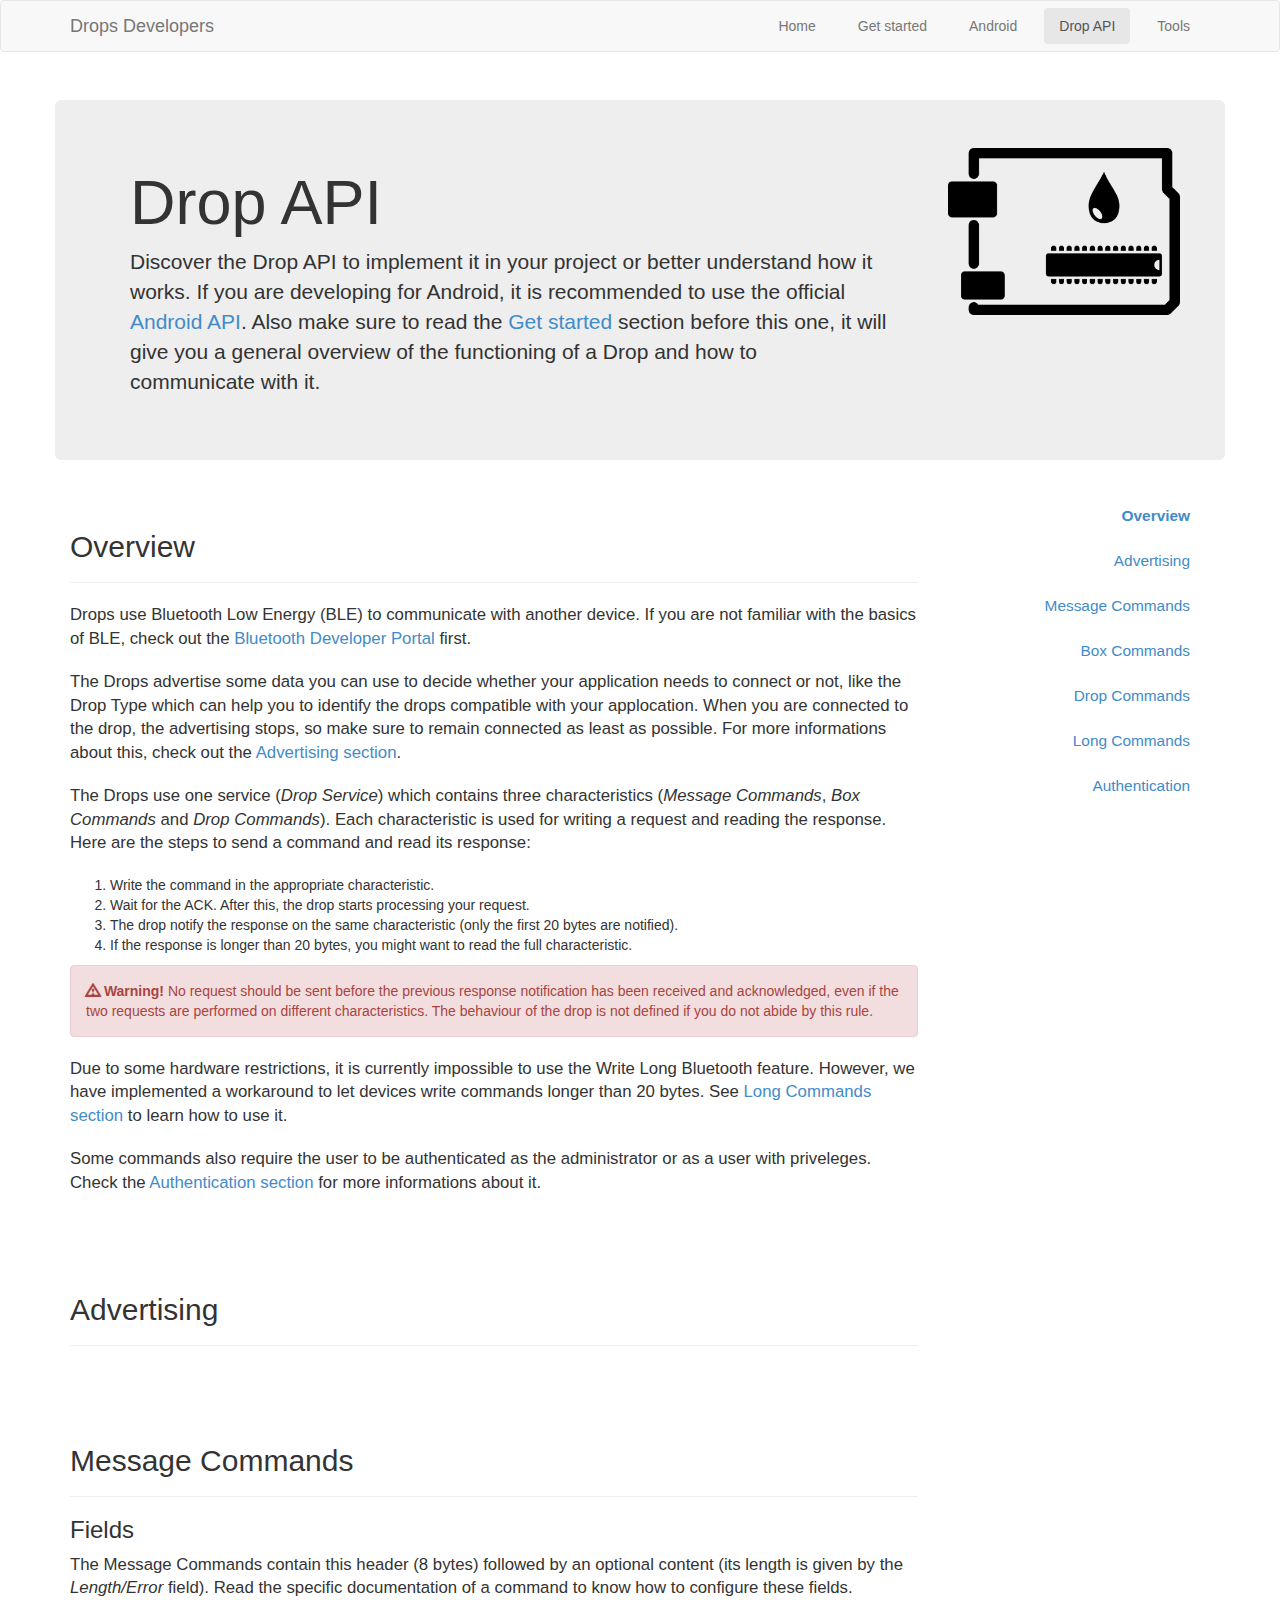
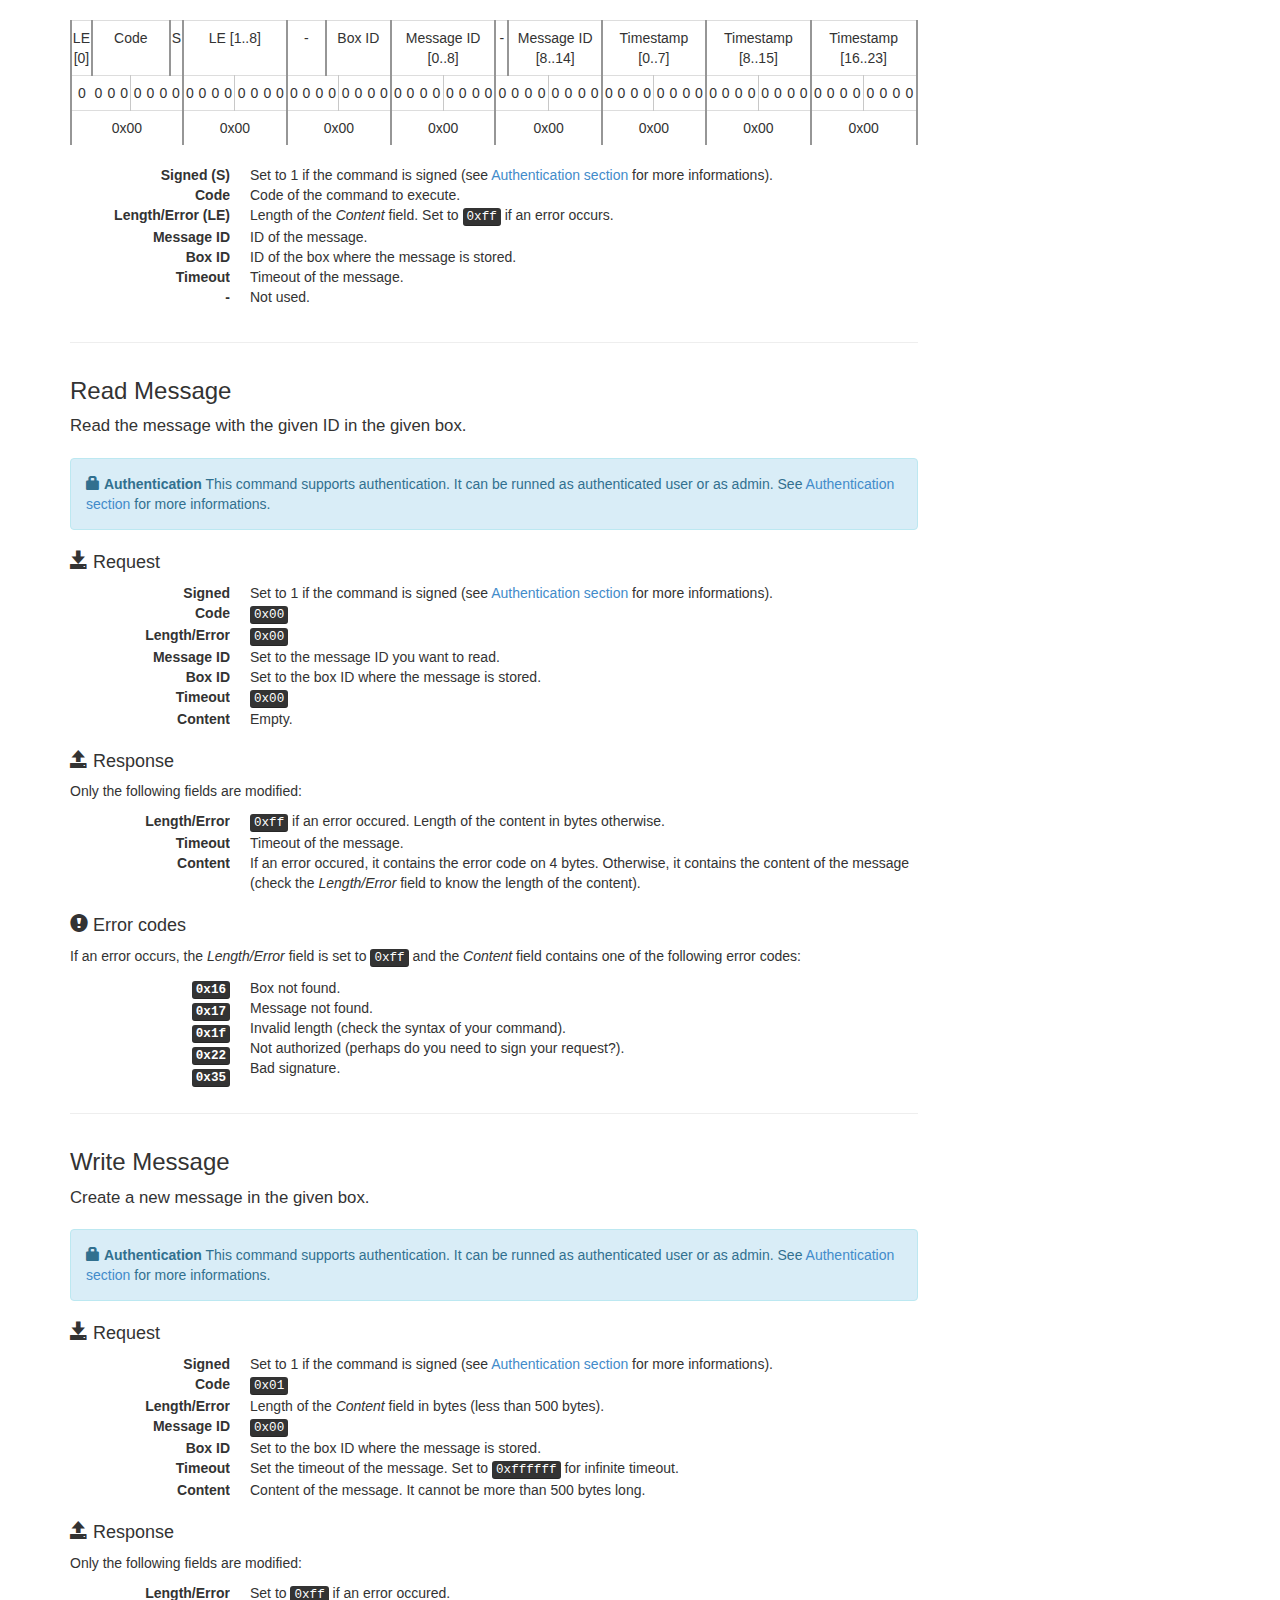
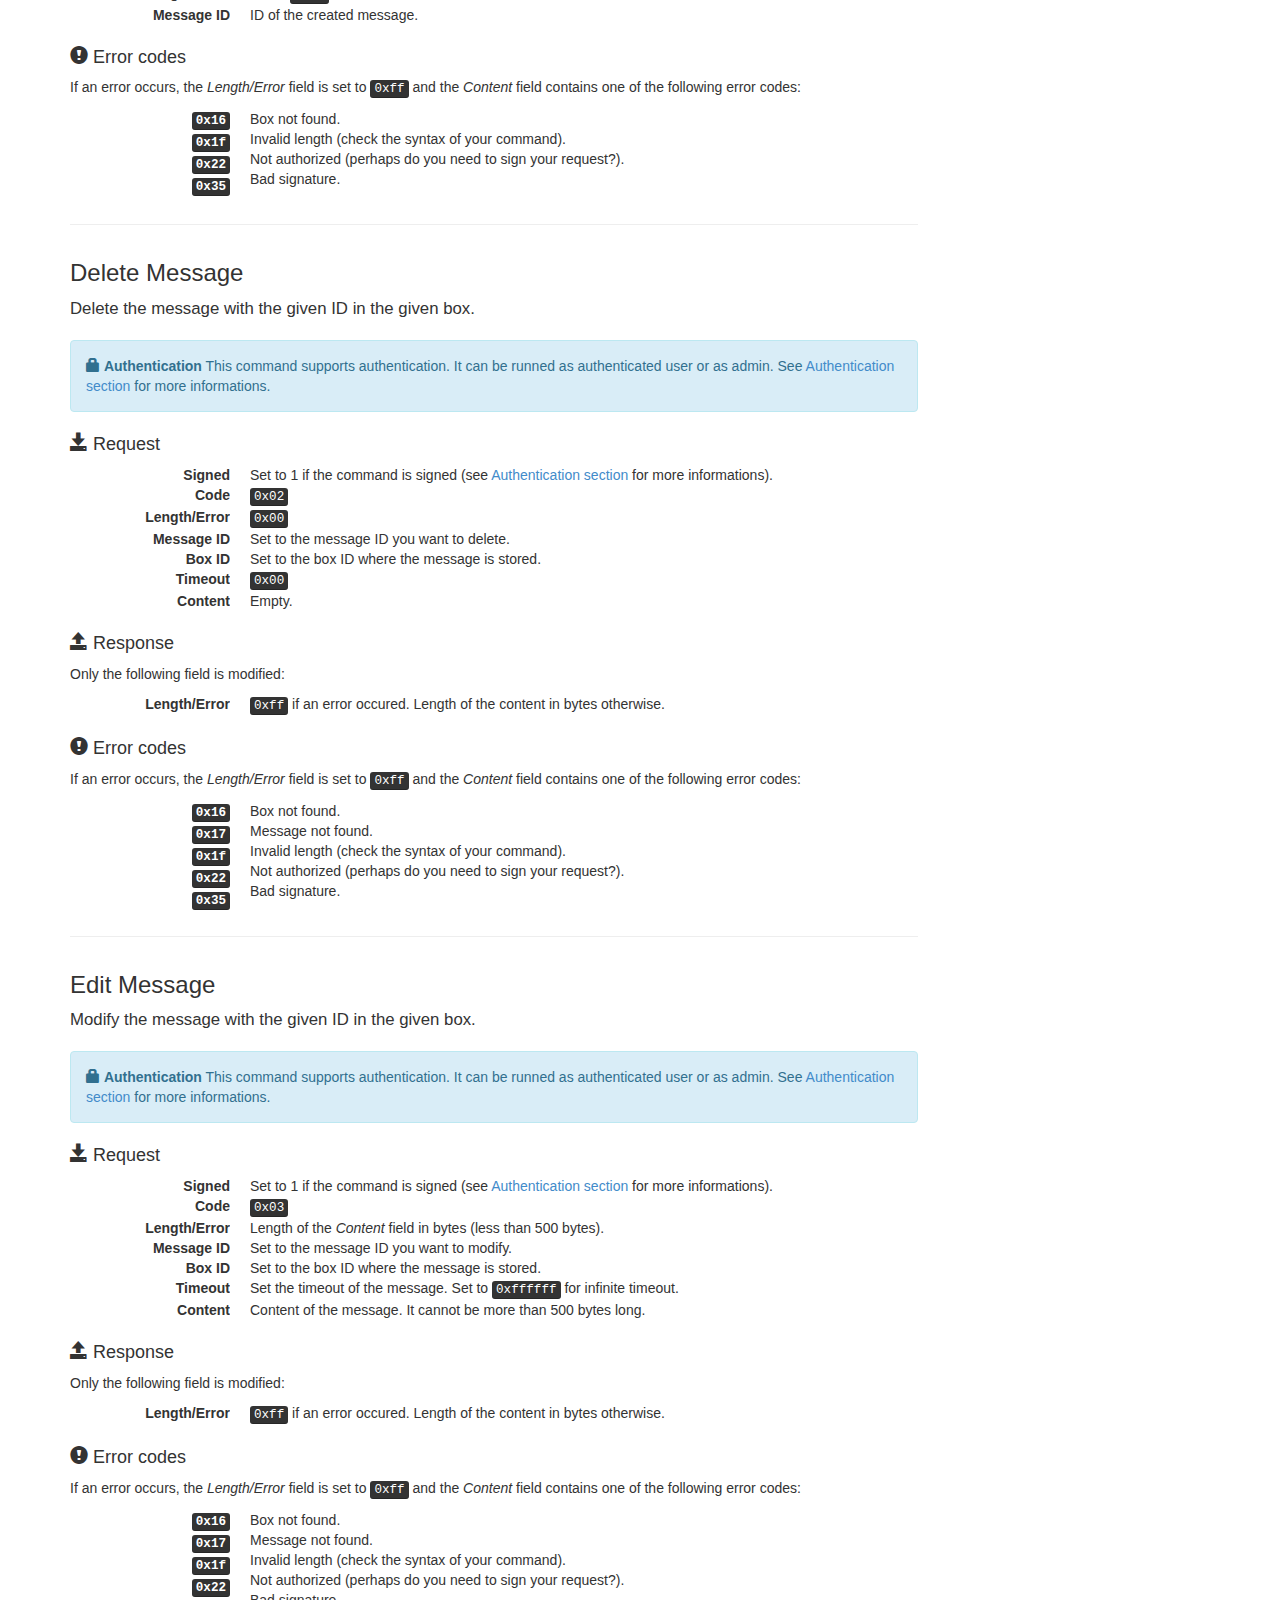
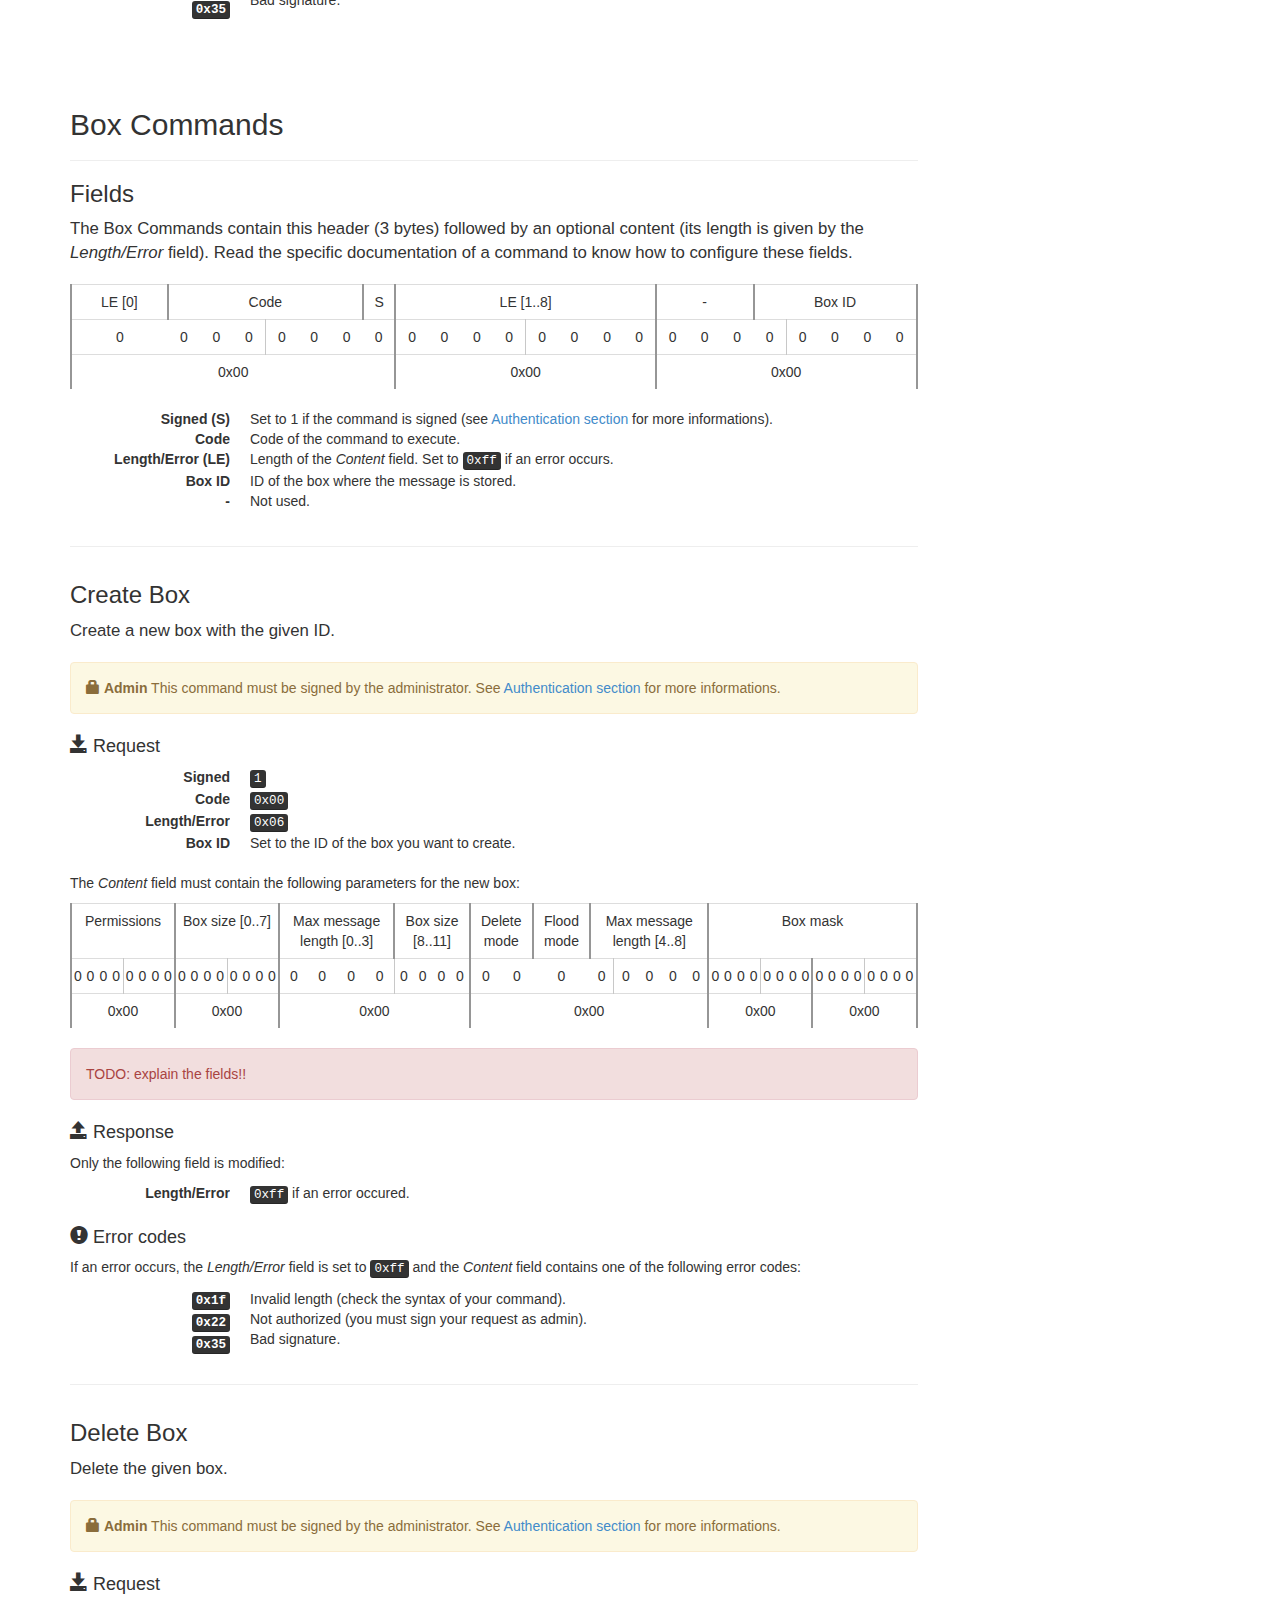
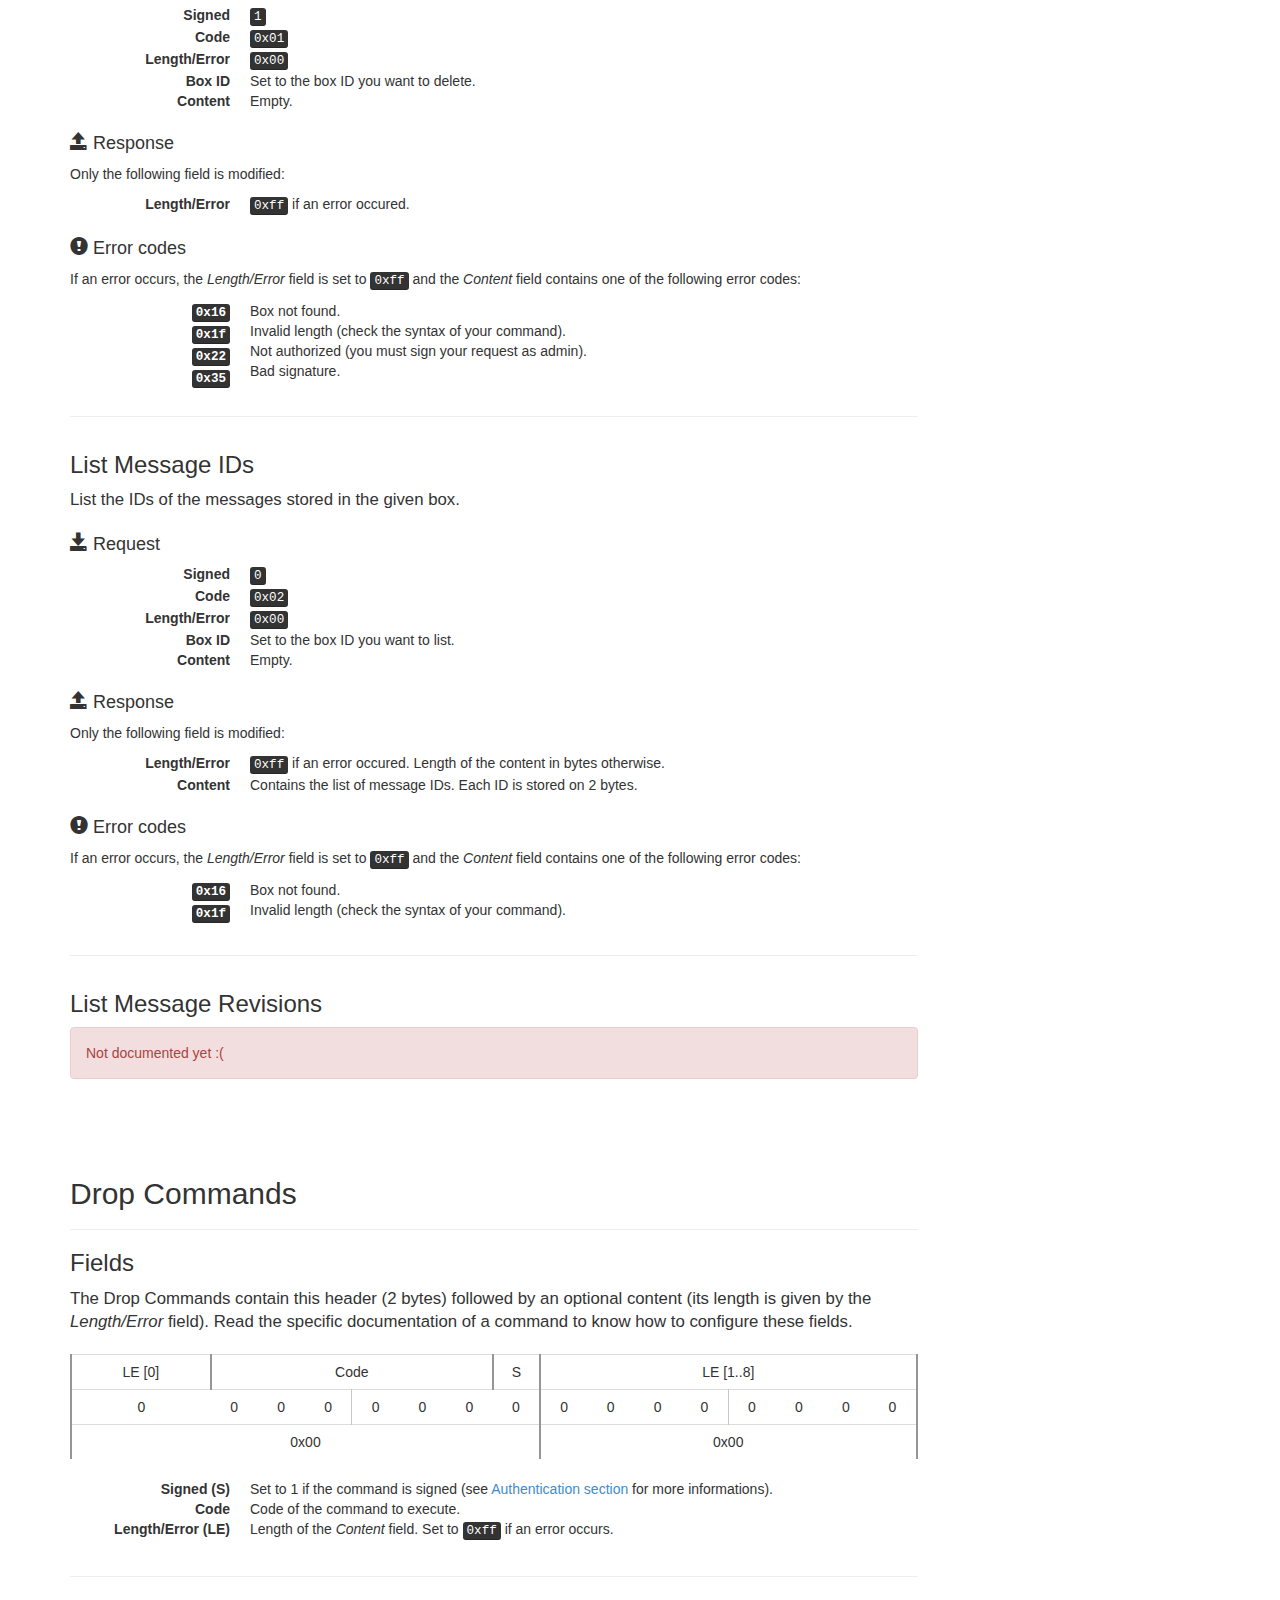
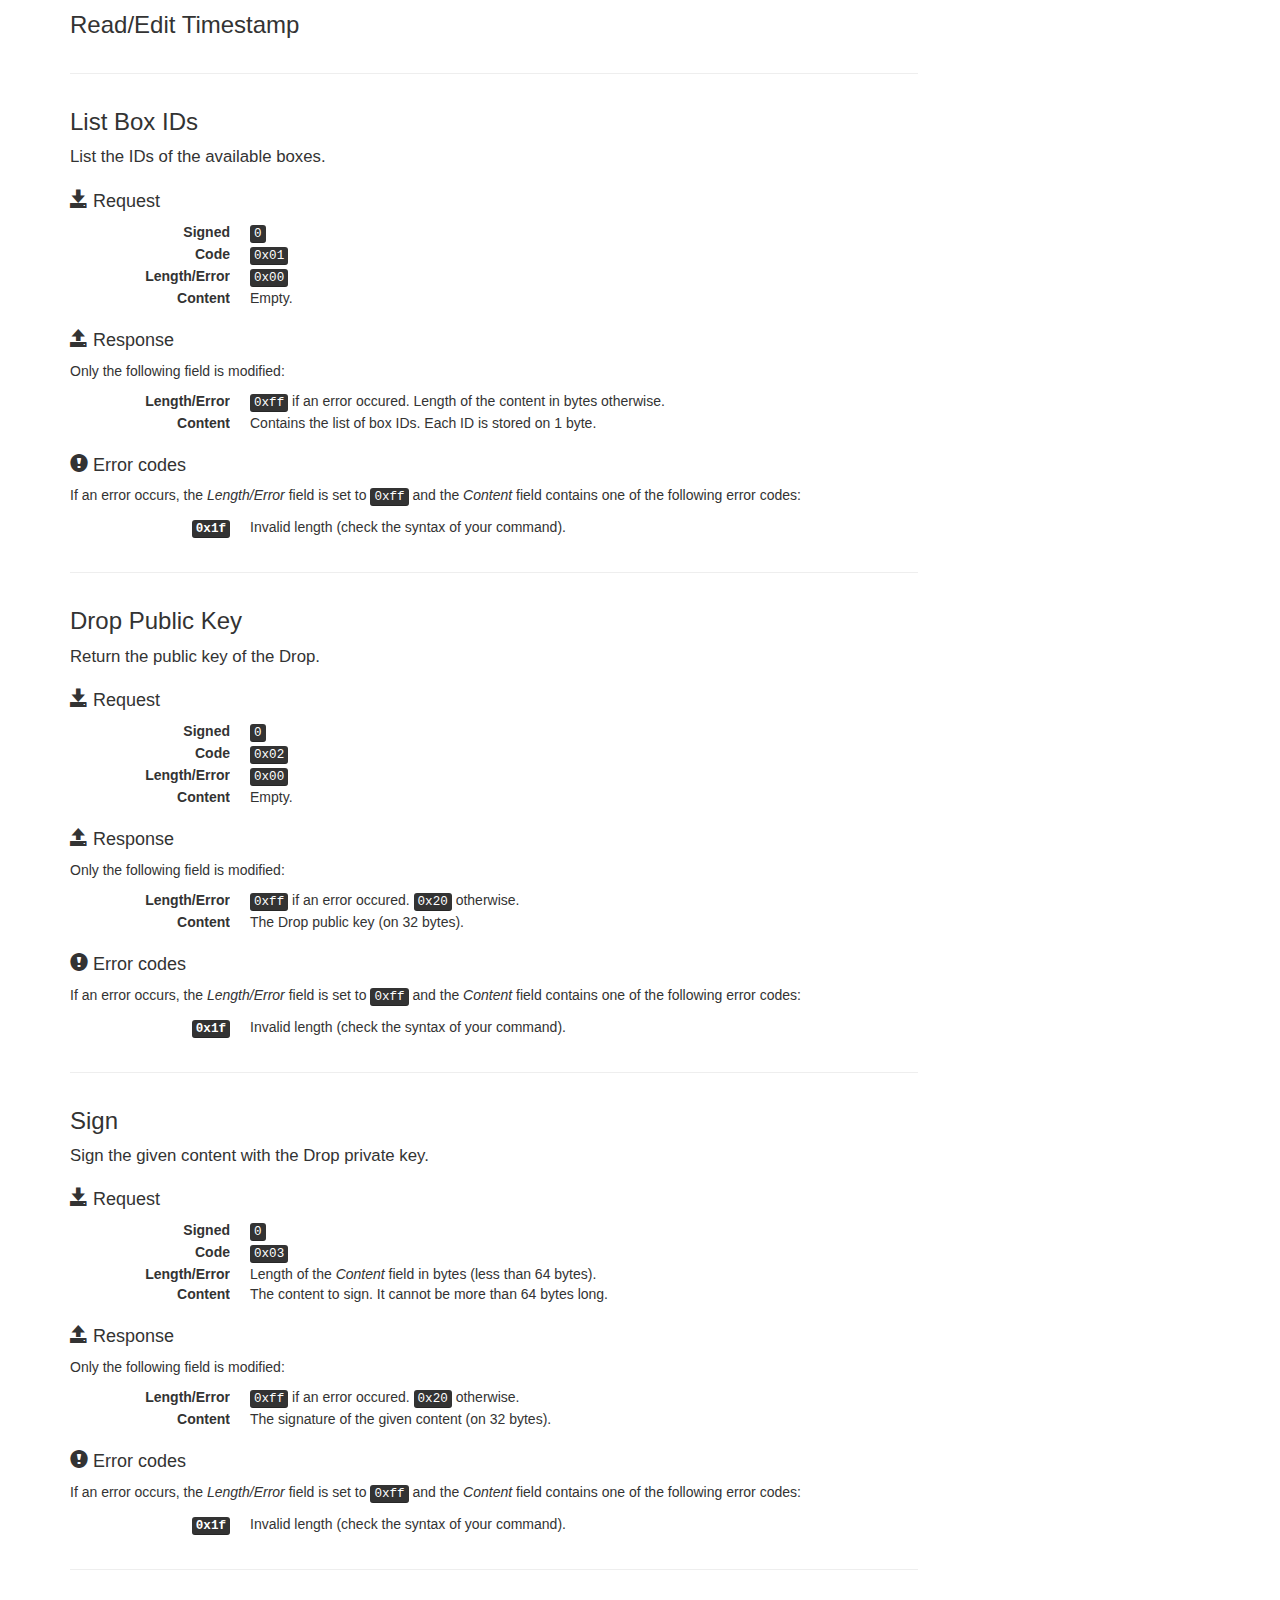
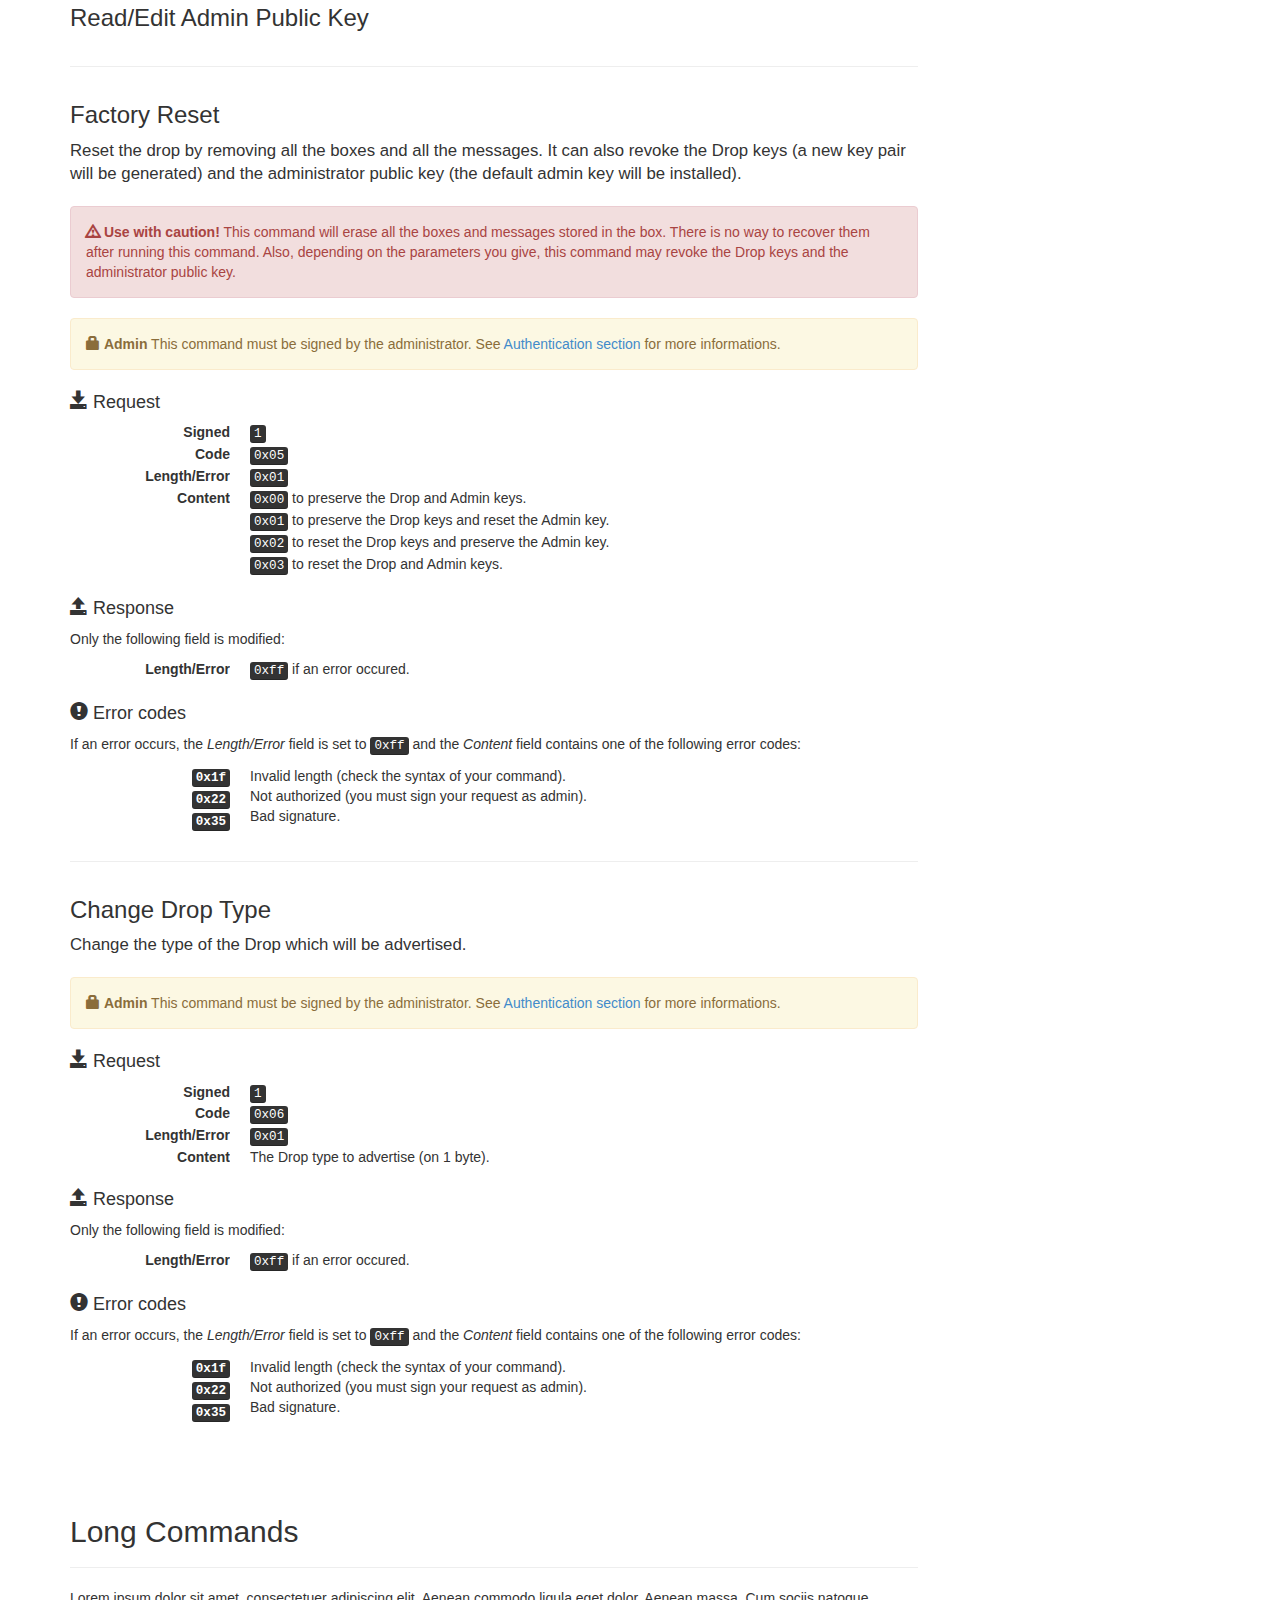
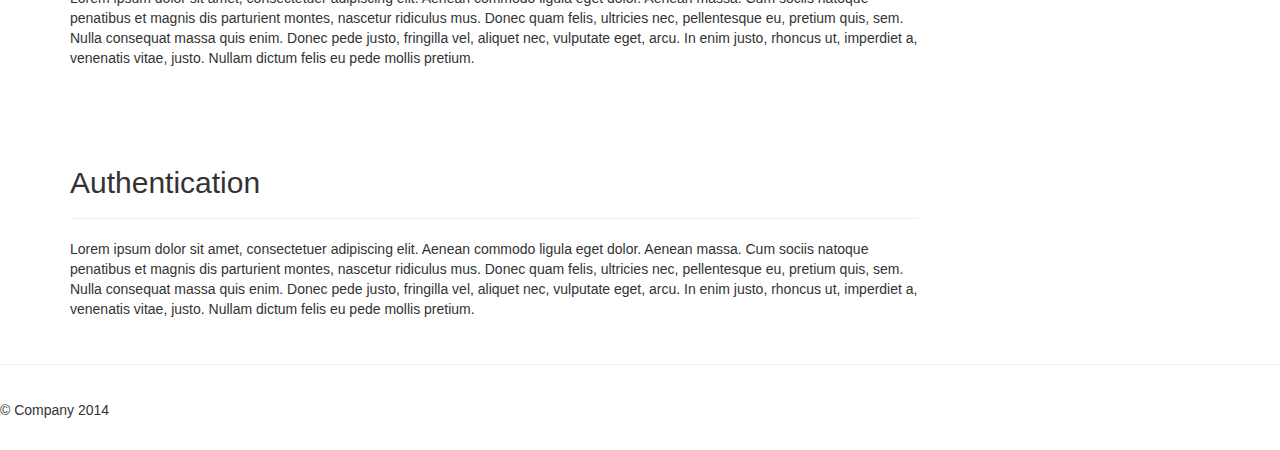
==== api.html @ 14ecf8e2 "API doc: create api page" ====
<!DOCTYPE html>
<!--[if lt IE 7]>      <html class="no-js lt-ie9 lt-ie8 lt-ie7"> <![endif]-->
<!--[if IE 7]>         <html class="no-js lt-ie9 lt-ie8"> <![endif]-->
<!--[if IE 8]>         <html class="no-js lt-ie9"> <![endif]-->
<!--[if gt IE 8]><!--> <html class="no-js"> <!--<![endif]-->
  <head>
    <meta charset="utf-8">
    <meta http-equiv="X-UA-Compatible" content="IE=edge,chrome=1">
    <title>Drop API | Drops Developers</title>
    <meta name="viewport" content="width=device-width, initial-scale=1">

    <link rel="shortcut icon" type="image/png" href="favicon.png"/>

    <link rel="stylesheet" href="css/bootstrap.min.css">
    <link rel="stylesheet" href="css/main.css">

    <script src="js/vendor/modernizr-2.6.2-respond-1.1.0.min.js"></script>
  </head>


  <body data-spy="scroll" data-target="#affix-nav">
    <!--[if lt IE 7]>
        <p class="browsehappy">You are using an <strong>outdated</strong> browser. Please <a href="http://browsehappy.com/">upgrade your browser</a> to improve your experience.</p>
    <![endif]-->
    <div class="navbar navbar-default" role="navigation">
      <div class="container">
        <a class="navbar-brand" href="index.html">Drops Developers</a>
        <ul class="nav navbar-nav pull-right nav-pills">
          <li><a href="index.html">Home</a></li>
          <li><a href="get_started.html">Get started</a></li>
          <li><a href="android.html">Android</a></li>
          <li class="active"><a href="api.html">Drop API</a></li>
          <li><a href="tools.html">Tools</a></li>
        </ul>
      </div>
    </div>



    <div class="container">

      <div class="jumbotron row">
        <div class="col-sm-9">
          <h1>Drop API</h1>
          <p>
            Discover the Drop API to implement it in your project or better understand how it works. If you are developing for Android, it is recommended to use the official <a href="android.html">Android API</a>. Also make sure to read the <a href="get-started.html">Get started</a> section before this one, it will give you a general overview of the functioning of a Drop and how to communicate with it.
          </p>
        </div>
        <div class="col-sm-3">
          <img src="img/drop_board.png" alt="API" width="100%" />
        </div>
      </div>


      <div class="row">
        <div class="col-sm-9">
          <div class="page-header">
            <h2 id="overview">Overview</h2>
          </div>

          <p class="lead">
            Drops use Bluetooth Low Energy (BLE) to communicate with another device. If you are not familiar with the basics of BLE, check out the <a href="https://developer.bluetooth.org/TechnologyOverview/Pages/BLE.aspx">Bluetooth Developer Portal</a> first.
          </p>
          <p class="lead">
            The Drops advertise some data you can use to decide whether your application needs to connect or not, like the Drop Type which can help you to identify the drops compatible with your applocation. When you are connected to the drop, the advertising stops, so make sure to remain connected as least as possible. For more informations about this, check out the <a href="#advertising">Advertising section</a>.
          </p>
          <p class="lead">
            The Drops use one service (<em>Drop Service</em>) which contains three characteristics (<em>Message Commands</em>, <em>Box Commands</em> and <em>Drop Commands</em>). Each characteristic is used for writing a request and reading the response. Here are the steps to send a command and read its response:
            <ol>
              <li>Write the command in the appropriate characteristic.</li>
              <li>Wait for the ACK. After this, the drop starts processing your request.</li>
              <li>The drop notify the response on the same characteristic (only the first 20 bytes are notified).</li>
              <li>If the response is longer than 20 bytes, you might want to read the full characteristic.</li>
            </ol>
          </p>
          <div class="alert alert-danger"><i class="glyphicon glyphicon-warning-sign"></i> <strong>Warning!</strong> No request should be sent before the previous response notification has been received and acknowledged, even if the two requests are performed on different characteristics. The behaviour of the drop is not defined if you do not abide by this rule.</div>
          <p class="lead">
            Due to some hardware restrictions, it is currently impossible to use the Write Long Bluetooth feature. However, we have implemented a workaround to let devices write commands longer than 20 bytes. See <a href="#long-cmd">Long Commands section</a> to learn how to use it.
          </p>
          <p class="lead">
            Some commands also require the user to be authenticated as the administrator or as a user with priveleges. Check the <a href="#auth">Authentication section</a> for more informations about it.
          </p>


          <div class="page-header">
            <h2 id="advertising">Advertising</h2>
          </div>



          <div class="page-header">
            <h2 id="msg-cmd">Message Commands</h2>
          </div>

          <h3 id="fields-msg-cmd">Fields</h3>
          <p class="lead">The Message Commands contain this header (8 bytes) followed by an optional content (its length is given by the <em>Length/Error</em> field). Read the specific documentation of a command to know how to configure these fields.</p>

          <table class="table fields">
            <tr class="field-names">
              <td>LE [0]</td>
              <td colspan="6">Code</td>
              <td>S</td>
              <td colspan="8">LE [1..8]</td>
              <td colspan="3">-</td>
              <td colspan="5">Box ID</td>
              <td colspan="8">Message ID [0..8]</td>
              <td>-</td>
              <td colspan="7">Message ID [8..14]</td>
              <td colspan="8">Timestamp [0..7]</td>
              <td colspan="8">Timestamp [8..15]</td>
              <td colspan="8">Timestamp [16..23]</td>
            </tr>
            <tr class="binary">
              <td>0</td><td>0</td><td>0</td><td>0</td><td>0</td><td>0</td><td>0</td><td>0</td><td>0</td><td>0</td><td>0</td><td>0</td><td>0</td><td>0</td><td>0</td><td>0</td><td>0</td><td>0</td><td>0</td><td>0</td><td>0</td><td>0</td><td>0</td><td>0</td><td>0</td><td>0</td><td>0</td><td>0</td><td>0</td><td>0</td><td>0</td><td>0</td><td>0</td><td>0</td><td>0</td><td>0</td><td>0</td><td>0</td><td>0</td><td>0</td><td>0</td><td>0</td><td>0</td><td>0</td><td>0</td><td>0</td><td>0</td><td>0</td><td>0</td><td>0</td><td>0</td><td>0</td><td>0</td><td>0</td><td>0</td><td>0</td><td>0</td><td>0</td><td>0</td><td>0</td><td>0</td><td>0</td><td>0</td><td>0</td>
            </tr>
            <tr class="hex">
              <td colspan="8">0x00</td><td colspan="8">0x00</td><td colspan="8">0x00</td><td colspan="8">0x00</td><td colspan="8">0x00</td><td colspan="8">0x00</td><td colspan="8">0x00</td><td colspan="8">0x00</td>
            </tr>
          </table>

          <dl class="dl-horizontal">
            <dt>Signed (S)</dt>
            <dd>Set to 1 if the command is signed (see <a href="#auth">Authentication section</a> for more informations).</dd>
            <dt>Code</dt>
            <dd>Code of the command to execute.</dd>
            <dt>Length/Error (LE)</dt>
            <dd>Length of the <em>Content</em> field. Set to <kbd>0xff</kbd> if an error occurs.</dd>
            <dt>Message ID</dt>
            <dd>ID of the message.</dd>
            <dt>Box ID</dt>
            <dd>ID of the box where the message is stored.</dd>
            <dt>Timeout</dt>
            <dd>Timeout of the message.</dd>
            <dt>-</dt>
            <dd>Not used.</dd>
          </dl>

          <hr />

          <h3 id="read-msg-cmd">Read Message</h3>

          <p class="lead">Read the message with the given ID in the given box.</p>

          <div class="alert alert-info"><i class="glyphicon glyphicon-lock"></i> <strong>Authentication</strong> This command supports authentication. It can be runned as authenticated user or as admin. See <a href="#auth">Authentication section</a> for more informations.</div>

          <h4><i class="glyphicon glyphicon-save"></i> Request</h4>
          <dl class="dl-horizontal">
            <dt>Signed</dt>
            <dd>Set to 1 if the command is signed (see <a href="#auth">Authentication section</a> for more informations).</dd>
            <dt>Code</dt>
            <dd><kbd>0x00</kbd></dd>
            <dt>Length/Error</dt>
            <dd><kbd>0x00</kbd></dd>
            <dt>Message ID</dt>
            <dd>Set to the message ID you want to read.</dd>
            <dt>Box ID</dt>
            <dd>Set to the box ID where the message is stored.</dd>
            <dt>Timeout</dt>
            <dd><kbd>0x00</kbd></dd>
            <dt>Content</dt>
            <dd>Empty.</dd>
          </dl>

          <h4><i class="glyphicon glyphicon-open"></i> Response</h4>
          <p>Only the following fields are modified:</p>
          <dl class="dl-horizontal">
            <dt>Length/Error</dt>
            <dd><kbd>0xff</kbd> if an error occured. Length of the content in bytes otherwise.</dd>
            <dt>Timeout</dt>
            <dd>Timeout of the message.</dd>
            <dt>Content</dt>
            <dd>If an error occured, it contains the error code on 4 bytes. Otherwise, it contains the content of the message (check the <em>Length/Error</em> field to know the length of the content).</dd>
          </dl>

          <h4><i class="glyphicon glyphicon-exclamation-sign"></i> Error codes</h4>
          <p>If an error occurs, the <em>Length/Error</em> field is set to <kbd>0xff</kbd> and the <em>Content</em> field contains one of the following error codes:</p>
          <dl class="dl-horizontal">
            <dt><kbd>0x16</kbd></dt>
            <dd>Box not found.</dd>
            <dt><kbd>0x17</kbd></dt>
            <dd>Message not found.</dd>
            <dt><kbd>0x1f</kbd></dt>
            <dd>Invalid length (check the syntax of your command).</dd>
            <dt><kbd>0x22</kbd></dt>
            <dd>Not authorized (perhaps do you need to sign your request?).</dd>
            <dt><kbd>0x35</kbd></dt>
            <dd>Bad signature.</dd>
          </dl>

          <hr />

          <h3 id="write-msg-cmd">Write Message</h3>

          <p class="lead">Create a new message in the given box.</p>

          <div class="alert alert-info"><i class="glyphicon glyphicon-lock"></i> <strong>Authentication</strong> This command supports authentication. It can be runned as authenticated user or as admin. See <a href="#auth">Authentication section</a> for more informations.</div>

          <h4><i class="glyphicon glyphicon-save"></i> Request</h4>
          <dl class="dl-horizontal">
            <dt>Signed</dt>
            <dd>Set to 1 if the command is signed (see <a href="#auth">Authentication section</a> for more informations).</dd>
            <dt>Code</dt>
            <dd><kbd>0x01</kbd></dd>
            <dt>Length/Error</dt>
            <dd>Length of the <em>Content</em> field in bytes (less than 500 bytes).</dd>
            <dt>Message ID</dt>
            <dd><kbd>0x00</kbd></dd>
            <dt>Box ID</dt>
            <dd>Set to the box ID where the message is stored.</dd>
            <dt>Timeout</dt>
            <dd>Set the timeout of the message. Set to <kbd>0xffffff</kbd> for infinite timeout.</dd>
            <dt>Content</dt>
            <dd>Content of the message. It cannot be more than 500 bytes long.</dd>
          </dl>

          <h4><i class="glyphicon glyphicon-open"></i> Response</h4>
          <p>Only the following fields are modified:</p>
          <dl class="dl-horizontal">
            <dt>Length/Error</dt>
            <dd>Set to <kbd>0xff</kbd> if an error occured.</dd>
            <dt>Message ID</dt>
            <dd>ID of the created message.</dd>
          </dl>

          <h4><i class="glyphicon glyphicon-exclamation-sign"></i> Error codes</h4>
          <p>If an error occurs, the <em>Length/Error</em> field is set to <kbd>0xff</kbd> and the <em>Content</em> field contains one of the following error codes:</p>
          <dl class="dl-horizontal">
            <dt><kbd>0x16</kbd></dt>
            <dd>Box not found.</dd>
            <dt><kbd>0x1f</kbd></dt>
            <dd>Invalid length (check the syntax of your command).</dd>
            <dt><kbd>0x22</kbd></dt>
            <dd>Not authorized (perhaps do you need to sign your request?).</dd>
            <dt><kbd>0x35</kbd></dt>
            <dd>Bad signature.</dd>
          </dl>

          <hr />

          <h3 id="delete-msg-cmd">Delete Message</h3>

          <p class="lead">Delete the message with the given ID in the given box.</p>

          <div class="alert alert-info"><i class="glyphicon glyphicon-lock"></i> <strong>Authentication</strong> This command supports authentication. It can be runned as authenticated user or as admin. See <a href="#auth">Authentication section</a> for more informations.</div>

          <h4><i class="glyphicon glyphicon-save"></i> Request</h4>
          <dl class="dl-horizontal">
            <dt>Signed</dt>
            <dd>Set to 1 if the command is signed (see <a href="#auth">Authentication section</a> for more informations).</dd>
            <dt>Code</dt>
            <dd><kbd>0x02</kbd></dd>
            <dt>Length/Error</dt>
            <dd><kbd>0x00</kbd></dd>
            <dt>Message ID</dt>
            <dd>Set to the message ID you want to delete.</dd>
            <dt>Box ID</dt>
            <dd>Set to the box ID where the message is stored.</dd>
            <dt>Timeout</dt>
            <dd><kbd>0x00</kbd></dd>
            <dt>Content</dt>
            <dd>Empty.</dd>
          </dl>

          <h4><i class="glyphicon glyphicon-open"></i> Response</h4>
          <p>Only the following field is modified:</p>
          <dl class="dl-horizontal">
            <dt>Length/Error</dt>
            <dd><kbd>0xff</kbd> if an error occured. Length of the content in bytes otherwise.</dd>
          </dl>

          <h4><i class="glyphicon glyphicon-exclamation-sign"></i> Error codes</h4>
          <p>If an error occurs, the <em>Length/Error</em> field is set to <kbd>0xff</kbd> and the <em>Content</em> field contains one of the following error codes:</p>
          <dl class="dl-horizontal">
            <dt><kbd>0x16</kbd></dt>
            <dd>Box not found.</dd>
            <dt><kbd>0x17</kbd></dt>
            <dd>Message not found.</dd>
            <dt><kbd>0x1f</kbd></dt>
            <dd>Invalid length (check the syntax of your command).</dd>
            <dt><kbd>0x22</kbd></dt>
            <dd>Not authorized (perhaps do you need to sign your request?).</dd>
            <dt><kbd>0x35</kbd></dt>
            <dd>Bad signature.</dd>
          </dl>

          <hr />

          <h3 id="edit-msg-cmd">Edit Message</h3>

          <p class="lead">Modify the message with the given ID in the given box.</p>

          <div class="alert alert-info"><i class="glyphicon glyphicon-lock"></i> <strong>Authentication</strong> This command supports authentication. It can be runned as authenticated user or as admin. See <a href="#auth">Authentication section</a> for more informations.</div>

          <h4><i class="glyphicon glyphicon-save"></i> Request</h4>
          <dl class="dl-horizontal">
            <dt>Signed</dt>
            <dd>Set to 1 if the command is signed (see <a href="#auth">Authentication section</a> for more informations).</dd>
            <dt>Code</dt>
            <dd><kbd>0x03</kbd></dd>
            <dt>Length/Error</dt>
            <dd>Length of the <em>Content</em> field in bytes (less than 500 bytes).</dd>
            <dt>Message ID</dt>
            <dd>Set to the message ID you want to modify.</dd>
            <dt>Box ID</dt>
            <dd>Set to the box ID where the message is stored.</dd>
            <dt>Timeout</dt>
            <dd>Set the timeout of the message. Set to <kbd>0xffffff</kbd> for infinite timeout.</dd>
            <dt>Content</dt>
            <dd>Content of the message. It cannot be more than 500 bytes long.</dd>
          </dl>

          <h4><i class="glyphicon glyphicon-open"></i> Response</h4>
          <p>Only the following field is modified:</p>
          <dl class="dl-horizontal">
            <dt>Length/Error</dt>
            <dd><kbd>0xff</kbd> if an error occured. Length of the content in bytes otherwise.</dd>
          </dl>

          <h4><i class="glyphicon glyphicon-exclamation-sign"></i> Error codes</h4>
          <p>If an error occurs, the <em>Length/Error</em> field is set to <kbd>0xff</kbd> and the <em>Content</em> field contains one of the following error codes:</p>
          <dl class="dl-horizontal">
            <dt><kbd>0x16</kbd></dt>
            <dd>Box not found.</dd>
            <dt><kbd>0x17</kbd></dt>
            <dd>Message not found.</dd>
            <dt><kbd>0x1f</kbd></dt>
            <dd>Invalid length (check the syntax of your command).</dd>
            <dt><kbd>0x22</kbd></dt>
            <dd>Not authorized (perhaps do you need to sign your request?).</dd>
            <dt><kbd>0x35</kbd></dt>
            <dd>Bad signature.</dd>
          </dl>



          <div class="page-header">
            <h2 id="box-cmd">Box Commands</h2>
          </div>

          <h3 id="fields-box-cmd">Fields</h3>

          <p class="lead">The Box Commands contain this header (3 bytes) followed by an optional content (its length is given by the <em>Length/Error</em> field). Read the specific documentation of a command to know how to configure these fields.</p>

          <table class="table fields">
            <tr class="field-names">
              <td>LE [0]</td>
              <td colspan="6">Code</td>
              <td>S</td>
              <td colspan="8">LE [1..8]</td>
              <td colspan="3">-</td>
              <td colspan="5">Box ID</td>
            </tr>
            <tr class="binary">
              <td>0</td><td>0</td><td>0</td><td>0</td><td>0</td><td>0</td><td>0</td><td>0</td><td>0</td><td>0</td><td>0</td><td>0</td><td>0</td><td>0</td><td>0</td><td>0</td><td>0</td><td>0</td><td>0</td><td>0</td><td>0</td><td>0</td><td>0</td><td>0</td>
            </tr>
            <tr class="hex">
              <td colspan="8">0x00</td><td colspan="8">0x00</td><td colspan="8">0x00</td>
            </tr>
          </table>

          <dl class="dl-horizontal">
            <dt>Signed (S)</dt>
            <dd>Set to 1 if the command is signed (see <a href="#auth">Authentication section</a> for more informations).</dd>
            <dt>Code</dt>
            <dd>Code of the command to execute.</dd>
            <dt>Length/Error (LE)</dt>
            <dd>Length of the <em>Content</em> field. Set to <kbd>0xff</kbd> if an error occurs.</dd>
            <dt>Box ID</dt>
            <dd>ID of the box where the message is stored.</dd>
            <dt>-</dt>
            <dd>Not used.</dd>
          </dl>

          <hr />

          <h3 id="create-box-cmd">Create Box</h3>

          <p class="lead">Create a new box with the given ID.</p>

          <div class="alert alert-warning"><i class="glyphicon glyphicon-lock"></i> <strong>Admin</strong> This command must be signed by the administrator. See <a href="#auth">Authentication section</a> for more informations.</div>

          <h4><i class="glyphicon glyphicon-save"></i> Request</h4>
          <dl class="dl-horizontal">
            <dt>Signed</dt>
            <dd><kbd>1</kbd></dd>
            <dt>Code</dt>
            <dd><kbd>0x00</kbd></dd>
            <dt>Length/Error</dt>
            <dd><kbd>0x06</kbd></dd>
            <dt>Box ID</dt>
            <dd>Set to the ID of the box you want to create.</dd>
          </dl>

          <p>The <em>Content</em> field must contain the following parameters for the new box:</p>

          <table class="table fields">
            <tr class="field-names">
              <td colspan="8">Permissions</td>
              <td colspan="8">Box size [0..7]</td>
              <td colspan="4">Max message length [0..3]</td>
              <td colspan="4">Box size [8..11]</td>
              <td colspan="2">Delete mode</td>
              <td colspan="1">Flood mode</td>
              <td colspan="5">Max message length [4..8]</td>
              <td colspan="16">Box mask</td>
            </tr>
            <tr class="binary">
              <td>0</td><td>0</td><td>0</td><td>0</td><td>0</td><td>0</td><td>0</td><td>0</td><td>0</td><td>0</td><td>0</td><td>0</td><td>0</td><td>0</td><td>0</td><td>0</td><td>0</td><td>0</td><td>0</td><td>0</td><td>0</td><td>0</td><td>0</td><td>0</td><td>0</td><td>0</td><td>0</td><td>0</td><td>0</td><td>0</td><td>0</td><td>0</td><td>0</td><td>0</td><td>0</td><td>0</td><td>0</td><td>0</td><td>0</td><td>0</td><td>0</td><td>0</td><td>0</td><td>0</td><td>0</td><td>0</td><td>0</td><td>0</td>
            </tr>
            <tr class="hex">
              <td colspan="8">0x00</td><td colspan="8">0x00</td><td colspan="8">0x00</td><td colspan="8">0x00</td><td colspan="8">0x00</td><td colspan="8">0x00</td>
            </tr>
          </table>

          <div class="alert alert-danger">TODO: explain the fields!!</div>


          <h4><i class="glyphicon glyphicon-open"></i> Response</h4>
          <p>Only the following field is modified:</p>
          <dl class="dl-horizontal">
            <dt>Length/Error</dt>
            <dd><kbd>0xff</kbd> if an error occured.</dd>
          </dl>

          <h4><i class="glyphicon glyphicon-exclamation-sign"></i> Error codes</h4>
          <p>If an error occurs, the <em>Length/Error</em> field is set to <kbd>0xff</kbd> and the <em>Content</em> field contains one of the following error codes:</p>
          <dl class="dl-horizontal">
            <dt><kbd>0x1f</kbd></dt>
            <dd>Invalid length (check the syntax of your command).</dd>
            <dt><kbd>0x22</kbd></dt>
            <dd>Not authorized (you must sign your request as admin).</dd>
            <dt><kbd>0x35</kbd></dt>
            <dd>Bad signature.</dd>
          </dl>


          <hr />

          <h3 id="delete-box-cmd">Delete Box</h3>

          <p class="lead">Delete the given box.</p>

          <div class="alert alert-warning"><i class="glyphicon glyphicon-lock"></i> <strong>Admin</strong> This command must be signed by the administrator. See <a href="#auth">Authentication section</a> for more informations.</div>

          <h4><i class="glyphicon glyphicon-save"></i> Request</h4>
          <dl class="dl-horizontal">
            <dt>Signed</dt>
            <dd><kbd>1</kbd></dd>
            <dt>Code</dt>
            <dd><kbd>0x01</kbd></dd>
            <dt>Length/Error</dt>
            <dd><kbd>0x00</kbd></dd>
            <dt>Box ID</dt>
            <dd>Set to the box ID you want to delete.</dd>
            <dt>Content</dt>
            <dd>Empty.</dd>
          </dl>

          <h4><i class="glyphicon glyphicon-open"></i> Response</h4>
          <p>Only the following field is modified:</p>
          <dl class="dl-horizontal">
            <dt>Length/Error</dt>
            <dd><kbd>0xff</kbd> if an error occured.</dd>
          </dl>

          <h4><i class="glyphicon glyphicon-exclamation-sign"></i> Error codes</h4>
          <p>If an error occurs, the <em>Length/Error</em> field is set to <kbd>0xff</kbd> and the <em>Content</em> field contains one of the following error codes:</p>
          <dl class="dl-horizontal">
            <dt><kbd>0x16</kbd></dt>
            <dd>Box not found.</dd>
            <dt><kbd>0x1f</kbd></dt>
            <dd>Invalid length (check the syntax of your command).</dd>
            <dt><kbd>0x22</kbd></dt>
            <dd>Not authorized (you must sign your request as admin).</dd>
            <dt><kbd>0x35</kbd></dt>
            <dd>Bad signature.</dd>
          </dl>

          <hr />

          <h3 id="ids-box-cmd">List Message IDs</h3>

          <p class="lead">List the IDs of the messages stored in the given box.</p>

          <h4><i class="glyphicon glyphicon-save"></i> Request</h4>
          <dl class="dl-horizontal">
            <dt>Signed</dt>
            <dd><kbd>0</kbd></dd>
            <dt>Code</dt>
            <dd><kbd>0x02</kbd></dd>
            <dt>Length/Error</dt>
            <dd><kbd>0x00</kbd></dd>
            <dt>Box ID</dt>
            <dd>Set to the box ID you want to list.</dd>
            <dt>Content</dt>
            <dd>Empty.</dd>
          </dl>

          <h4><i class="glyphicon glyphicon-open"></i> Response</h4>
          <p>Only the following field is modified:</p>
          <dl class="dl-horizontal">
            <dt>Length/Error</dt>
            <dd><kbd>0xff</kbd> if an error occured. Length of the content in bytes otherwise.</dd>
            <dt>Content</dt>
            <dd>Contains the list of message IDs. Each ID is stored on 2 bytes.</dd>
          </dl>

          <h4><i class="glyphicon glyphicon-exclamation-sign"></i> Error codes</h4>
          <p>If an error occurs, the <em>Length/Error</em> field is set to <kbd>0xff</kbd> and the <em>Content</em> field contains one of the following error codes:</p>
          <dl class="dl-horizontal">
            <dt><kbd>0x16</kbd></dt>
            <dd>Box not found.</dd>
            <dt><kbd>0x1f</kbd></dt>
            <dd>Invalid length (check the syntax of your command).</dd>
          </dl>

          <hr />

          <h3 id="revs-box-cmd">List Message Revisions</h3>

          <div class="alert alert-danger">Not documented yet :(</div>



          <div class="page-header">
            <h2 id="drop-cmd">Drop Commands</h2>
          </div>

          <h3 id="fields-drop-cmd">Fields</h3>

          <p class="lead">The Drop Commands contain this header (2 bytes) followed by an optional content (its length is given by the <em>Length/Error</em> field). Read the specific documentation of a command to know how to configure these fields.</p>

          <table class="table fields">
            <tr class="field-names">
              <td>LE [0]</td>
              <td colspan="6">Code</td>
              <td>S</td>
              <td colspan="8">LE [1..8]</td>
            </tr>
            <tr class="binary">
              <td>0</td><td>0</td><td>0</td><td>0</td><td>0</td><td>0</td><td>0</td><td>0</td><td>0</td><td>0</td><td>0</td><td>0</td><td>0</td><td>0</td><td>0</td><td>0</td>
            </tr>
            <tr class="hex">
              <td colspan="8">0x00</td><td colspan="8">0x00</td>
            </tr>
          </table>

          <dl class="dl-horizontal">
            <dt>Signed (S)</dt>
            <dd>Set to 1 if the command is signed (see <a href="#auth">Authentication section</a> for more informations).</dd>
            <dt>Code</dt>
            <dd>Code of the command to execute.</dd>
            <dt>Length/Error (LE)</dt>
            <dd>Length of the <em>Content</em> field. Set to <kbd>0xff</kbd> if an error occurs.</dd>
          </dl>

          <hr />

          <h3 id="timestamp-drop-cmd">Read/Edit Timestamp</h3>

          <hr />

          <h3 id="box-ids-drop-cmd">List Box IDs</h3>

          <p class="lead">List the IDs of the available boxes.</p>

          <h4><i class="glyphicon glyphicon-save"></i> Request</h4>
          <dl class="dl-horizontal">
            <dt>Signed</dt>
            <dd><kbd>0</kbd></dd>
            <dt>Code</dt>
            <dd><kbd>0x01</kbd></dd>
            <dt>Length/Error</dt>
            <dd><kbd>0x00</kbd></dd>
            <dt>Content</dt>
            <dd>Empty.</dd>
          </dl>

          <h4><i class="glyphicon glyphicon-open"></i> Response</h4>
          <p>Only the following field is modified:</p>
          <dl class="dl-horizontal">
            <dt>Length/Error</dt>
            <dd><kbd>0xff</kbd> if an error occured. Length of the content in bytes otherwise.</dd>
            <dt>Content</dt>
            <dd>Contains the list of box IDs. Each ID is stored on 1 byte.</dd>
          </dl>

          <h4><i class="glyphicon glyphicon-exclamation-sign"></i> Error codes</h4>
          <p>If an error occurs, the <em>Length/Error</em> field is set to <kbd>0xff</kbd> and the <em>Content</em> field contains one of the following error codes:</p>
          <dl class="dl-horizontal">
            <dt><kbd>0x1f</kbd></dt>
            <dd>Invalid length (check the syntax of your command).</dd>
          </dl>

          <hr />

          <h3 id="drop-key-drop-cmd">Drop Public Key</h3>

          <p class="lead">Return the public key of the Drop.</p>

          <h4><i class="glyphicon glyphicon-save"></i> Request</h4>
          <dl class="dl-horizontal">
            <dt>Signed</dt>
            <dd><kbd>0</kbd></dd>
            <dt>Code</dt>
            <dd><kbd>0x02</kbd></dd>
            <dt>Length/Error</dt>
            <dd><kbd>0x00</kbd></dd>
            <dt>Content</dt>
            <dd>Empty.</dd>
          </dl>

          <h4><i class="glyphicon glyphicon-open"></i> Response</h4>
          <p>Only the following field is modified:</p>
          <dl class="dl-horizontal">
            <dt>Length/Error</dt>
            <dd><kbd>0xff</kbd> if an error occured. <kbd>0x20</kbd> otherwise.</dd>
            <dt>Content</dt>
            <dd>The Drop public key (on 32 bytes).</dd>
          </dl>

          <h4><i class="glyphicon glyphicon-exclamation-sign"></i> Error codes</h4>
          <p>If an error occurs, the <em>Length/Error</em> field is set to <kbd>0xff</kbd> and the <em>Content</em> field contains one of the following error codes:</p>
          <dl class="dl-horizontal">
            <dt><kbd>0x1f</kbd></dt>
            <dd>Invalid length (check the syntax of your command).</dd>
          </dl>

          <hr />

          <h3 id="sign-drop-cmd">Sign</h3>

          <p class="lead">Sign the given content with the Drop private key.</p>

          <h4><i class="glyphicon glyphicon-save"></i> Request</h4>
          <dl class="dl-horizontal">
            <dt>Signed</dt>
            <dd><kbd>0</kbd></dd>
            <dt>Code</dt>
            <dd><kbd>0x03</kbd></dd>
            <dt>Length/Error</dt>
            <dd>Length of the <em>Content</em> field in bytes (less than 64 bytes).</dd>
            <dt>Content</dt>
            <dd>The content to sign. It cannot be more than 64 bytes long.</dd>
          </dl>

          <h4><i class="glyphicon glyphicon-open"></i> Response</h4>
          <p>Only the following field is modified:</p>
          <dl class="dl-horizontal">
            <dt>Length/Error</dt>
            <dd><kbd>0xff</kbd> if an error occured. <kbd>0x20</kbd> otherwise.</dd>
            <dt>Content</dt>
            <dd>The signature of the given content (on 32 bytes).</dd>
          </dl>

          <h4><i class="glyphicon glyphicon-exclamation-sign"></i> Error codes</h4>
          <p>If an error occurs, the <em>Length/Error</em> field is set to <kbd>0xff</kbd> and the <em>Content</em> field contains one of the following error codes:</p>
          <dl class="dl-horizontal">
            <dt><kbd>0x1f</kbd></dt>
            <dd>Invalid length (check the syntax of your command).</dd>
          </dl>

          <hr />

          <h3 id="admin-key-drop-cmd">Read/Edit Admin Public Key</h3>

          <hr />

          <h3 id="reset-drop-cmd">Factory Reset</h3>

          <p class="lead">Reset the drop by removing all the boxes and all the messages. It can also revoke the Drop keys (a new key pair will be generated) and the administrator public key (the default admin key will be installed).</p>

          <div class="alert alert-danger"><i class="glyphicon glyphicon-warning-sign"></i> <strong>Use with caution!</strong> This command will erase all the boxes and messages stored in the box. There is no way to recover them after running this command. Also, depending on the parameters you give, this command may revoke the Drop keys and the administrator public key.</div>

          <div class="alert alert-warning"><i class="glyphicon glyphicon-lock"></i> <strong>Admin</strong> This command must be signed by the administrator. See <a href="#auth">Authentication section</a> for more informations.</div>

          <h4><i class="glyphicon glyphicon-save"></i> Request</h4>
          <dl class="dl-horizontal">
            <dt>Signed</dt>
            <dd><kbd>1</kbd></dd>
            <dt>Code</dt>
            <dd><kbd>0x05</kbd></dd>
            <dt>Length/Error</dt>
            <dd><kbd>0x01</kbd></dd>
            <dt>Content</dt>
            <dd><kbd>0x00</kbd> to preserve the Drop and Admin keys.<br /><kbd>0x01</kbd> to preserve the Drop keys and reset the Admin key.<br /><kbd>0x02</kbd> to reset the Drop keys and preserve the Admin key.<br /><kbd>0x03</kbd> to reset the Drop and Admin keys.</dd>
          </dl>

          <h4><i class="glyphicon glyphicon-open"></i> Response</h4>
          <p>Only the following field is modified:</p>
          <dl class="dl-horizontal">
            <dt>Length/Error</dt>
            <dd><kbd>0xff</kbd> if an error occured.
          </dl>

          <h4><i class="glyphicon glyphicon-exclamation-sign"></i> Error codes</h4>
          <p>If an error occurs, the <em>Length/Error</em> field is set to <kbd>0xff</kbd> and the <em>Content</em> field contains one of the following error codes:</p>
          <dl class="dl-horizontal">
            <dt><kbd>0x1f</kbd></dt>
            <dd>Invalid length (check the syntax of your command).</dd>
            <dt><kbd>0x22</kbd></dt>
            <dd>Not authorized (you must sign your request as admin).</dd>
            <dt><kbd>0x35</kbd></dt>
            <dd>Bad signature.</dd>
          </dl>

          <hr />

          <h3 id="type-drop-cmd">Change Drop Type</h3>

          <p class="lead">Change the type of the Drop which will be advertised.</p>

          <div class="alert alert-warning"><i class="glyphicon glyphicon-lock"></i> <strong>Admin</strong> This command must be signed by the administrator. See <a href="#auth">Authentication section</a> for more informations.</div>

          <h4><i class="glyphicon glyphicon-save"></i> Request</h4>
          <dl class="dl-horizontal">
            <dt>Signed</dt>
            <dd><kbd>1</kbd></dd>
            <dt>Code</dt>
            <dd><kbd>0x06</kbd></dd>
            <dt>Length/Error</dt>
            <dd><kbd>0x01</kbd></dd>
            <dt>Content</dt>
            <dd>The Drop type to advertise (on 1 byte).</dd>
          </dl>

          <h4><i class="glyphicon glyphicon-open"></i> Response</h4>
          <p>Only the following field is modified:</p>
          <dl class="dl-horizontal">
            <dt>Length/Error</dt>
            <dd><kbd>0xff</kbd> if an error occured.
          </dl>

          <h4><i class="glyphicon glyphicon-exclamation-sign"></i> Error codes</h4>
          <p>If an error occurs, the <em>Length/Error</em> field is set to <kbd>0xff</kbd> and the <em>Content</em> field contains one of the following error codes:</p>
          <dl class="dl-horizontal">
            <dt><kbd>0x1f</kbd></dt>
            <dd>Invalid length (check the syntax of your command).</dd>
            <dt><kbd>0x22</kbd></dt>
            <dd>Not authorized (you must sign your request as admin).</dd>
            <dt><kbd>0x35</kbd></dt>
            <dd>Bad signature.</dd>
          </dl>



          <div class="page-header">
            <h2 id="long-cmd">Long Commands</h2>
          </div>

          <p>Lorem ipsum dolor sit amet, consectetuer adipiscing elit. Aenean commodo ligula eget dolor. Aenean massa. Cum sociis natoque penatibus et magnis dis parturient montes, nascetur ridiculus mus. Donec quam felis, ultricies nec, pellentesque eu, pretium quis, sem. Nulla consequat massa quis enim. Donec pede justo, fringilla vel, aliquet nec, vulputate eget, arcu. In enim justo, rhoncus ut, imperdiet a, venenatis vitae, justo. Nullam dictum felis eu pede mollis pretium.</p>


          <div class="page-header">
            <h2 id="auth">Authentication</h2>
          </div>

          <p>Lorem ipsum dolor sit amet, consectetuer adipiscing elit. Aenean commodo ligula eget dolor. Aenean massa. Cum sociis natoque penatibus et magnis dis parturient montes, nascetur ridiculus mus. Donec quam felis, ultricies nec, pellentesque eu, pretium quis, sem. Nulla consequat massa quis enim. Donec pede justo, fringilla vel, aliquet nec, vulputate eget, arcu. In enim justo, rhoncus ut, imperdiet a, venenatis vitae, justo. Nullam dictum felis eu pede mollis pretium.</p>
        </div>


        <nav class="col-sm-3" id="affix-nav">
          <ul class="nav sidenav" data-spy="affix">
            <li class="active"><a href="#overview">Overview</a></li>
            <li><a href="#advertising">Advertising</a></li>
            <li>
              <a href="#msg-cmd">Message Commands</a>
              <ul class="nav">
                <li><a href="#fields-msg-cmd">Fields</a></li>
                <li><a href="#read-msg-cmd">Read Message</a></li>
                <li><a href="#write-msg-cmd">Write Message</a></li>
                <li><a href="#delete-msg-cmd">Delete Message</a></li>
                <li><a href="#edit-msg-cmd">Edit Message</a></li>
              </ul>
            </li>
            <li>
              <a href="#box-cmd">Box Commands</a>
              <ul class="nav">
                <li><a href="#fields-box-cmd">Fields</a></li>
                <li><a href="#create-box-cmd">Create Box</a></li>
                <li><a href="#delete-box-cmd">Delete Box</a></li>
                <li><a href="#ids-box-cmd">List Message IDs</a></li>
                <li><a href="#revs-box-cmd">List Message Revisions</a></li>
              </ul>
            </li>
            <li>
              <a href="#drop-cmd">Drop Commands</a>
              <ul class="nav">
                <li><a href="#fields-drop-cmd">Fields</a></li>
                <li><a href="#timestamp-drop-cmd">Read/Edit Timestamp</a></li>
                <li><a href="#box-ids-drop-cmd">List Box IDs</a></li>
                <li><a href="#drop-key-drop-cmd">Drop Public Key</a></li>
                <li><a href="#sign-drop-cmd">Sign</a></li>
                <li><a href="#admin-key-drop-cmd">Read/Edit Admin Public Key</a></li>
                <li><a href="#reset-drop-cmd">Factory Reset</a></li>
                <li><a href="#type-drop-cmd">Change Drop Type</a></li>
              </ul>
            </li>
            <li><a href="#long-cmd">Long Commands</a></li>
            <li><a href="#auth">Authentication</a></li>
          </ul>
        </nav>
      </div>
    </div>


    <hr>

    <footer>
      <p>&copy; Company 2014</p>
    </footer>



    <script src="//ajax.googleapis.com/ajax/libs/jquery/1.11.0/jquery.min.js"></script>
    <script>window.jQuery || document.write('<script src="js/vendor/jquery-1.11.0.min.js"><\/script>')</script>

    <script src="js/vendor/bootstrap.min.js"></script>

    <script src="js/main.js"></script>
  </body>
</html>
---- css/main.css ----
body {
  padding-bottom: 20px;
}

ul.nav li a {
  padding: 8px 15px;
  margin: 7px 5px;
}

.jumbotron {
  margin-top: 2em;
}

.jumbotron img { 
  margin-left: 30px;
}


#affix-nav {
  text-align: right;
}

#affix-nav > ul.affix {
    position: fixed; 
    top: 20px;
    width: 260px;
}

#affix-nav > ul.affix-top {
    position: static;
}

#affix-nav > ul.affix-bottom {
    position: absolute;
}

#affix-nav li.active > a {
  font-weight: bold;
}

#affix-nav > ul a {
  font-size: 1.1em;
}

#affix-nav > ul ul a {
  font-size: 0.85em;
  margin-top: 0;
  padding-top: 0;
}

#affix-nav > ul li:not(.active) ul {
  display: none;
}

.page-header:not(:first-child) {
  margin-top: 7em;
}

hr {
  margin: 2.5em 0;
}

.lead {
  font-size: 1.2em;
}

.table.fields .binary td:nth-child(4n) {
  border-right: solid 1px rgb(200,200,200);
}

.table.fields .binary td:nth-child(8n), .table.fields .hex td, .table.fields .field-names td {
  border-right: solid 2px rgb(150,150,150);
}

.table.fields .binary td:first-child, .table.fields .hex td:first-child, .table.fields .field-names td:first-child {
  border-left: solid 2px rgb(150,150,150);
}

.table.fields .binary td {
  min-width: 13px;
}

.table.fields td {
  padding: 0.5em 0;
  text-align: center;
}
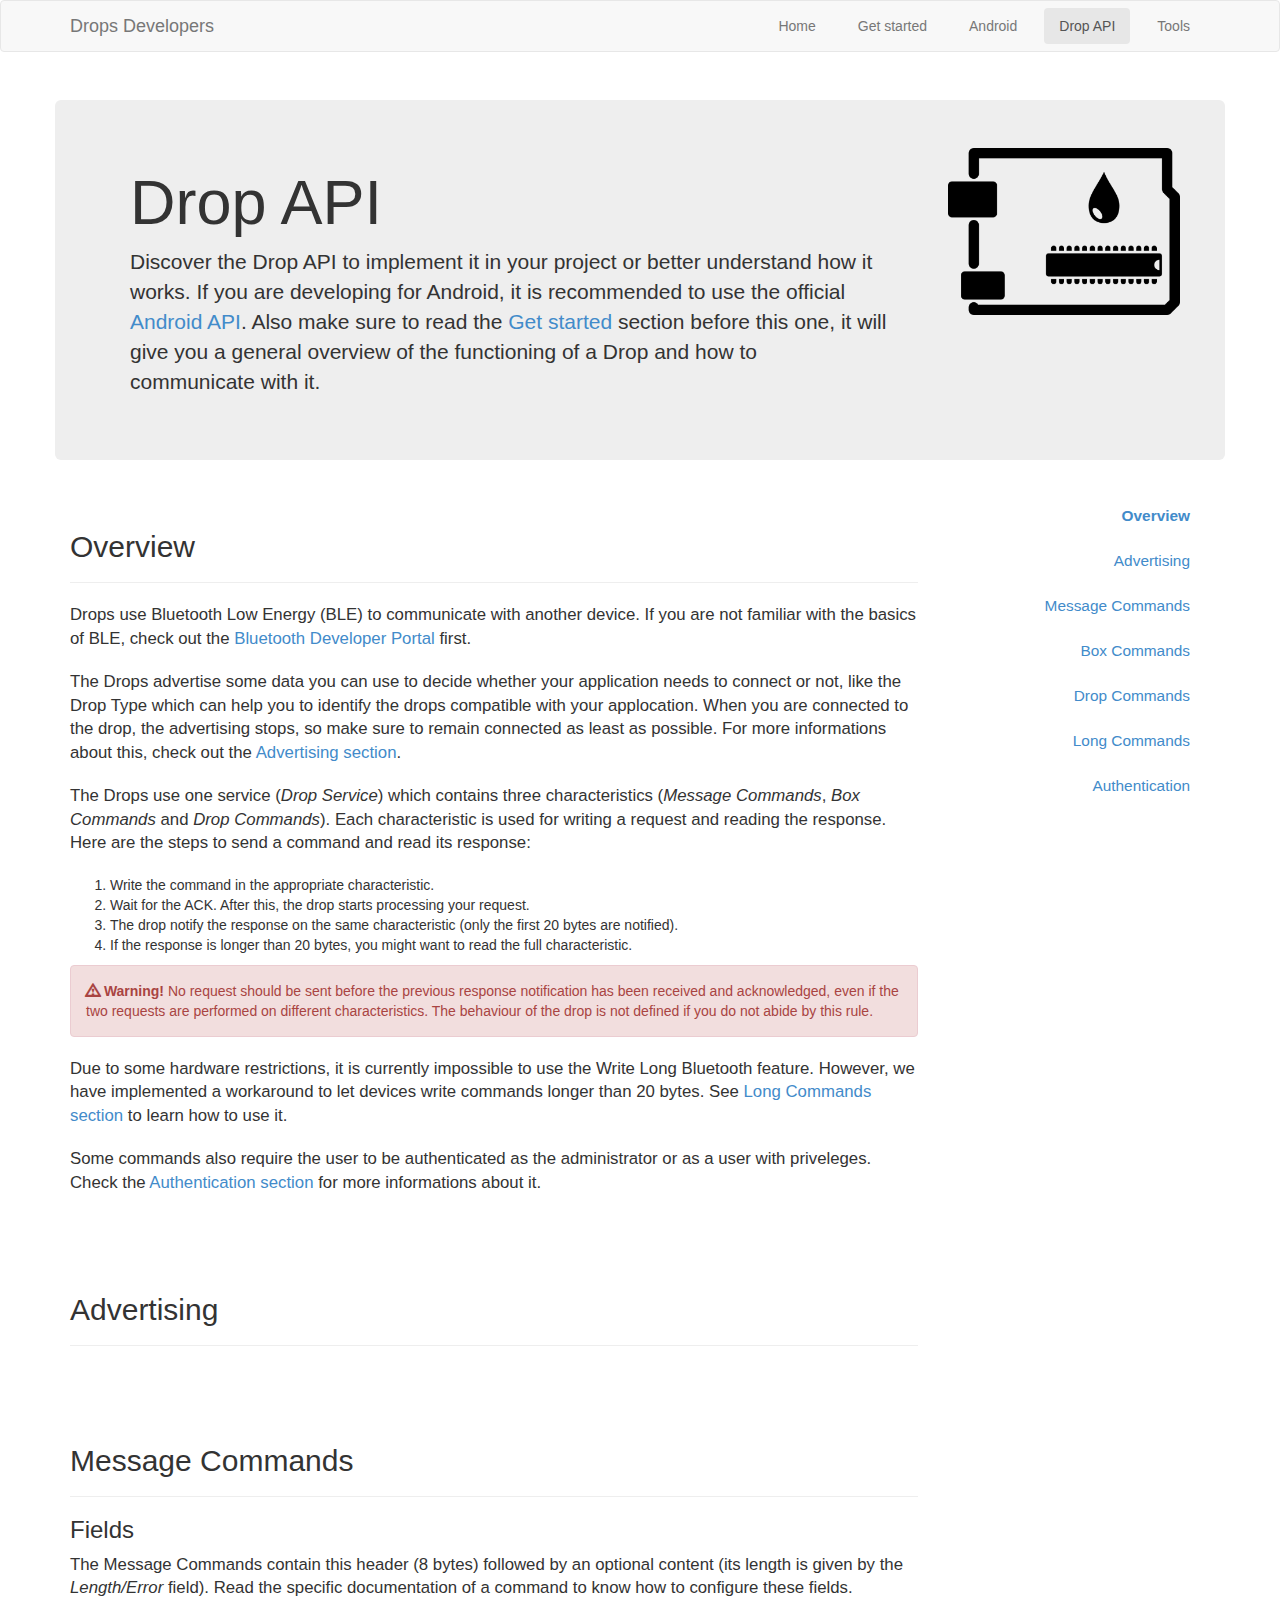
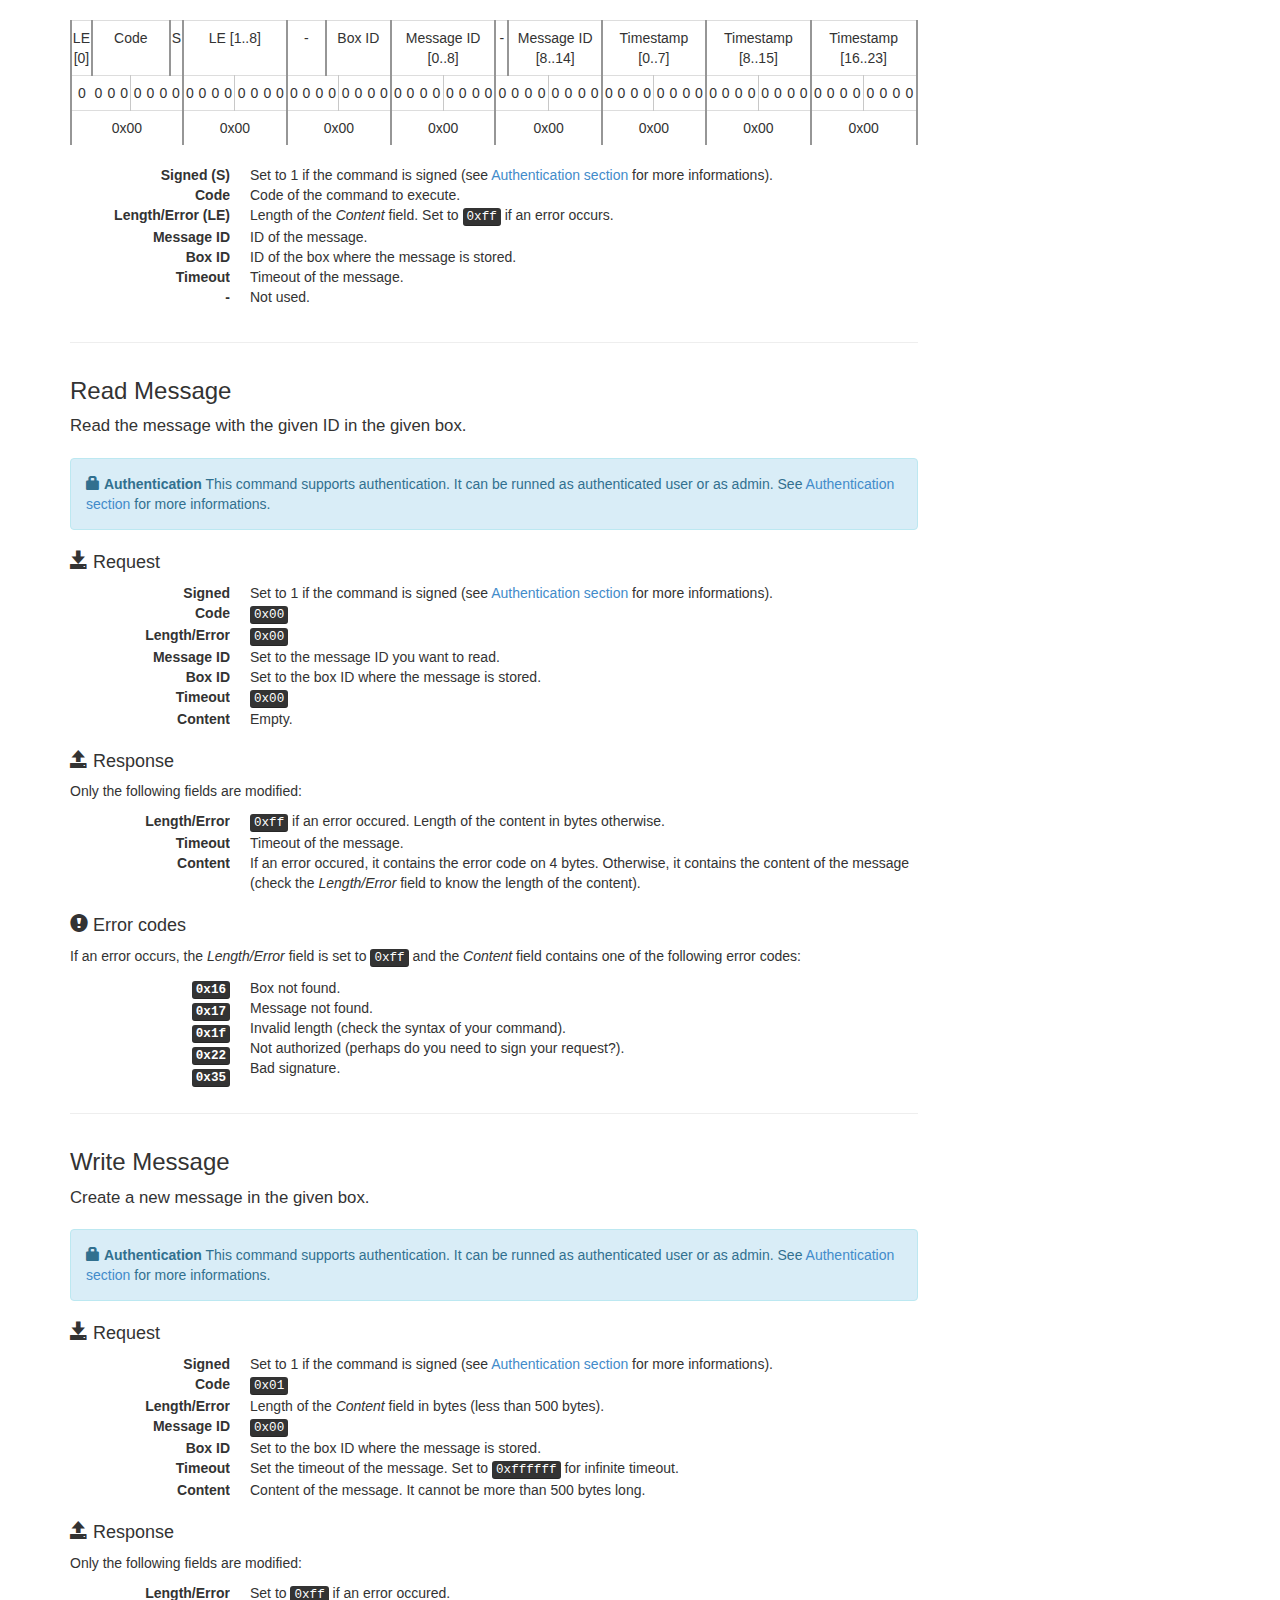
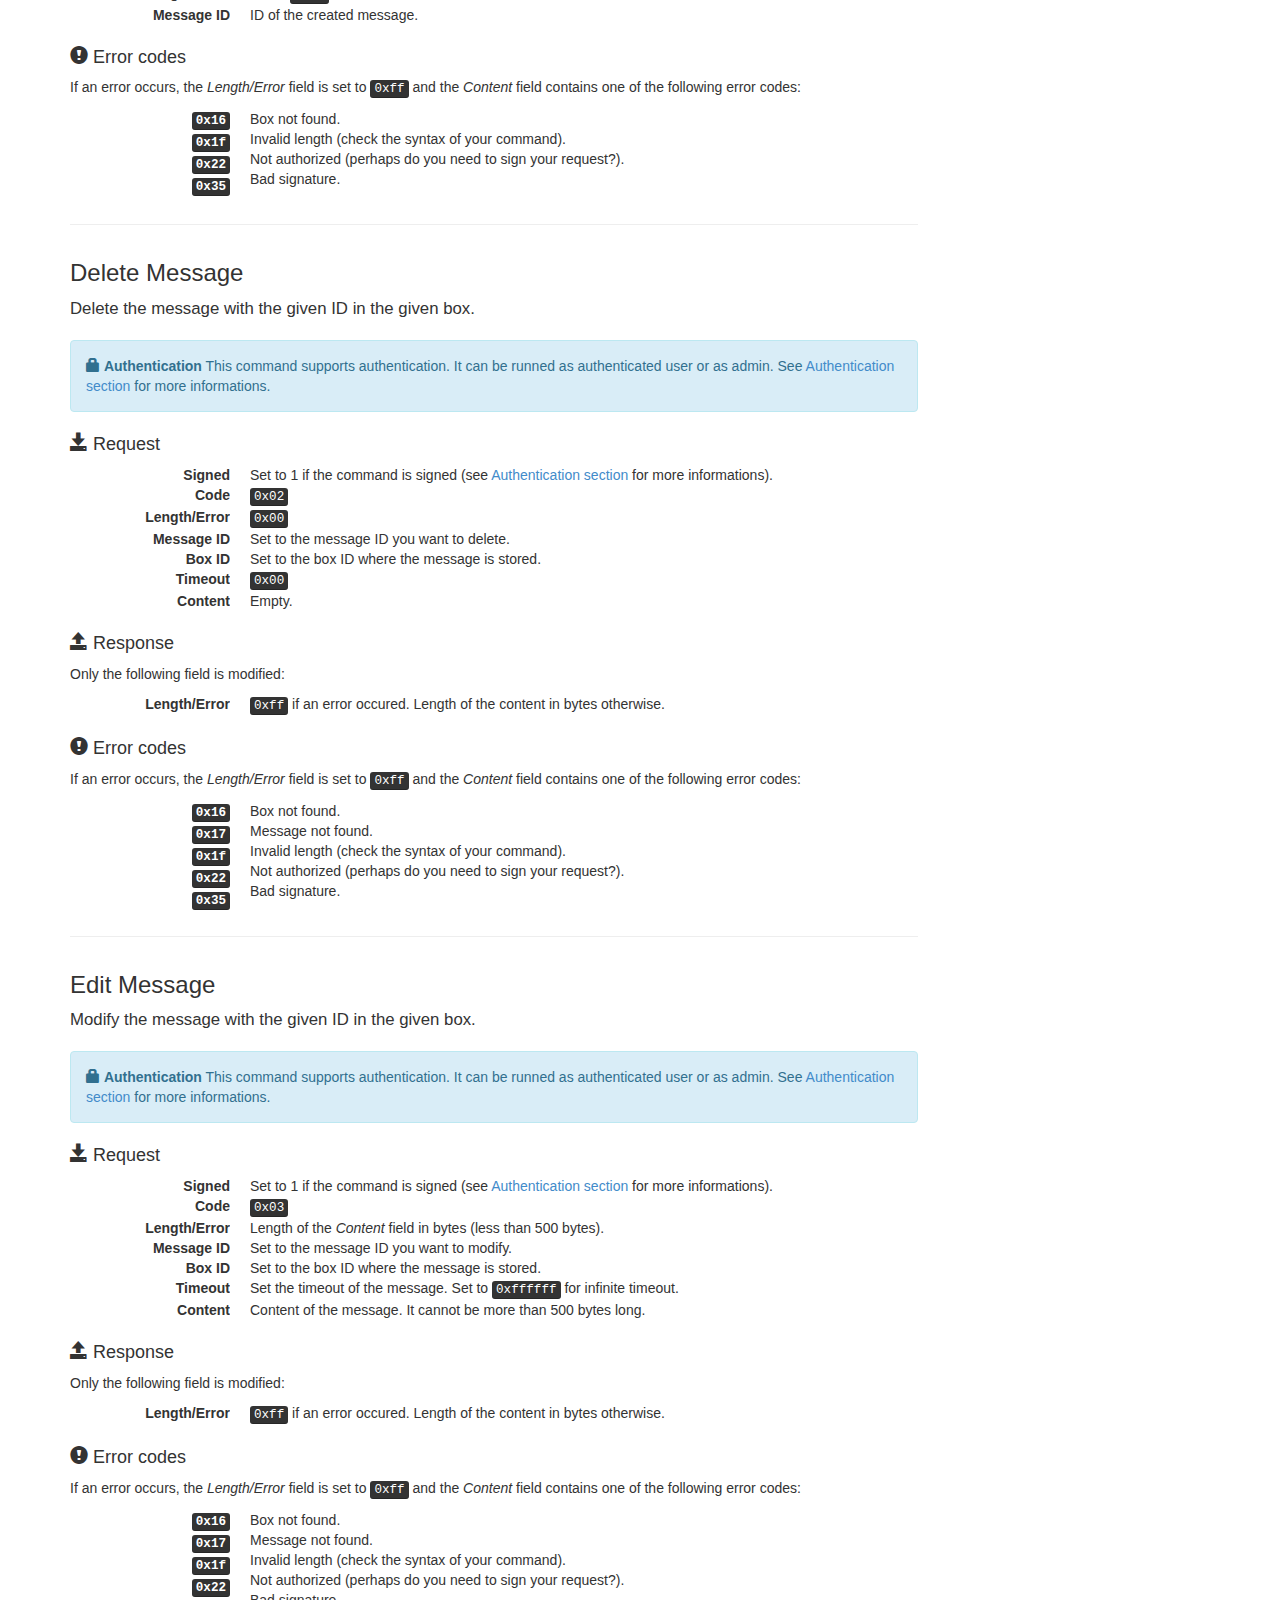
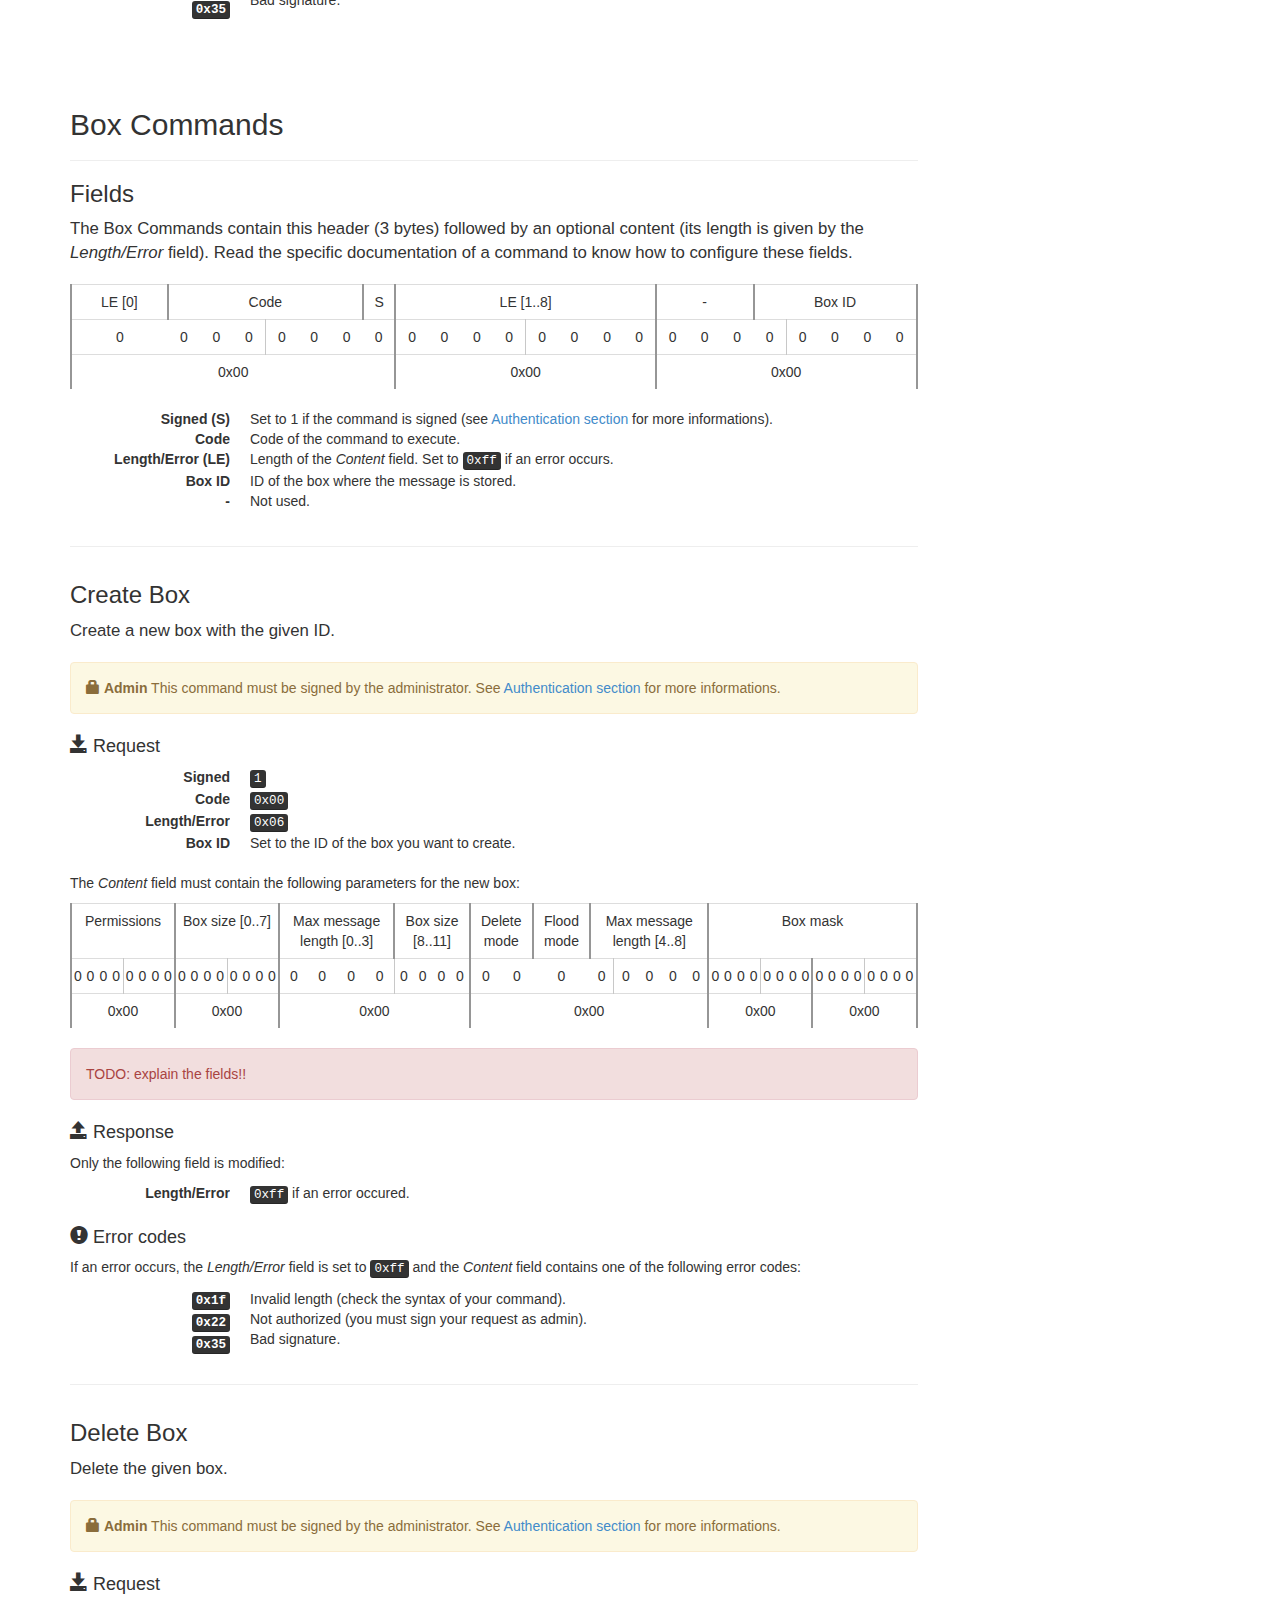
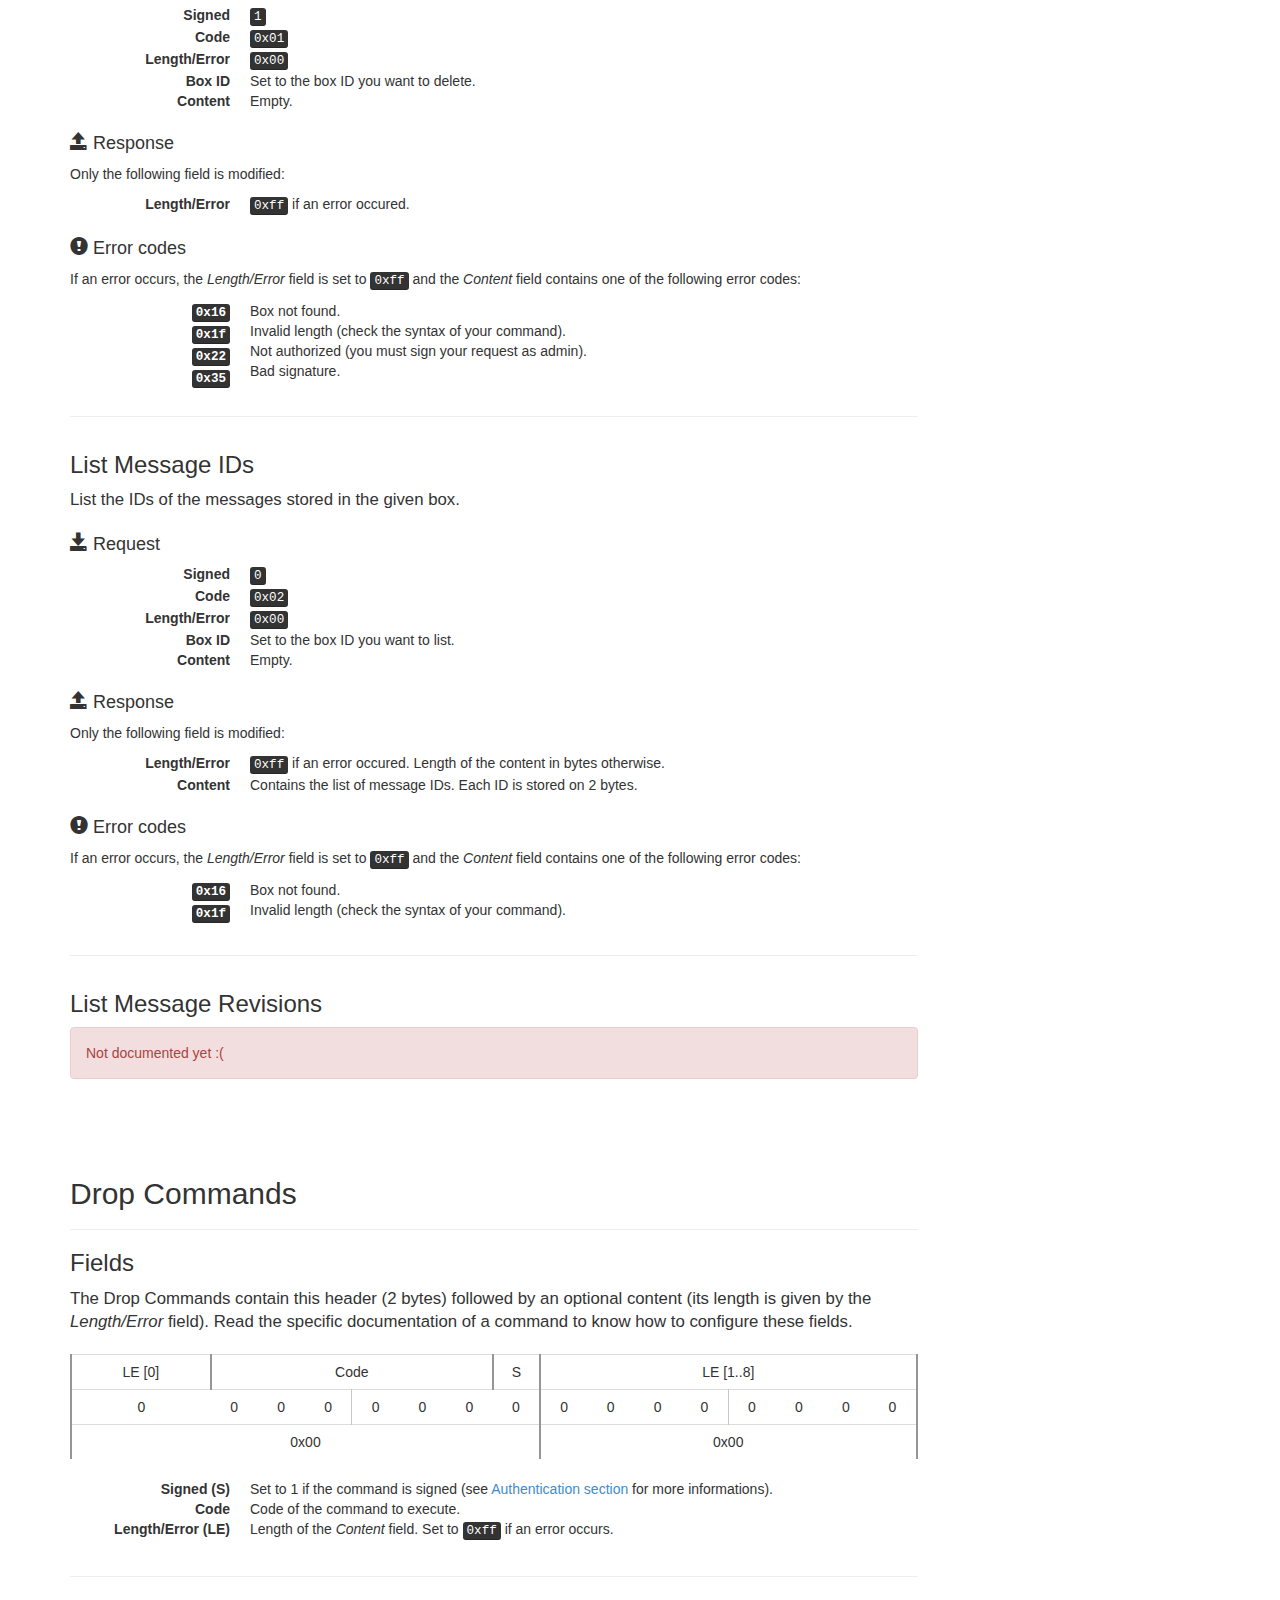
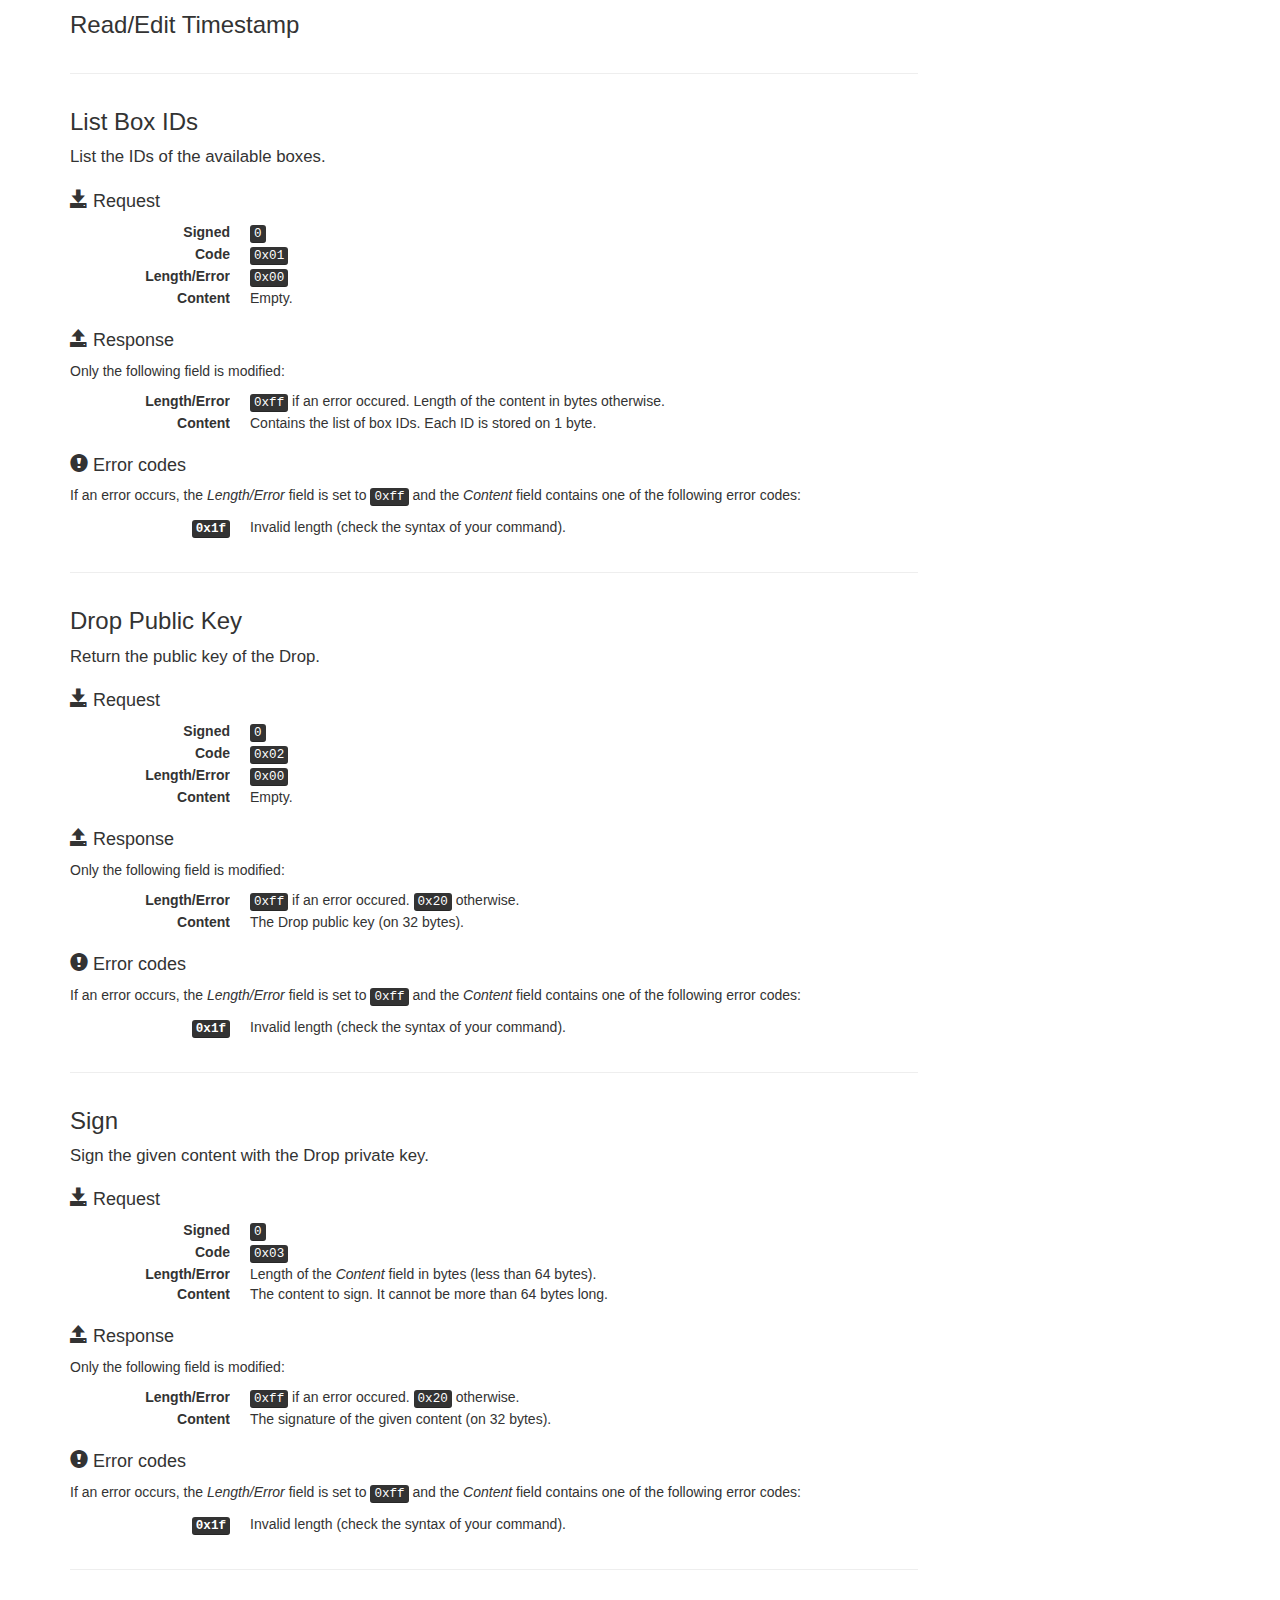
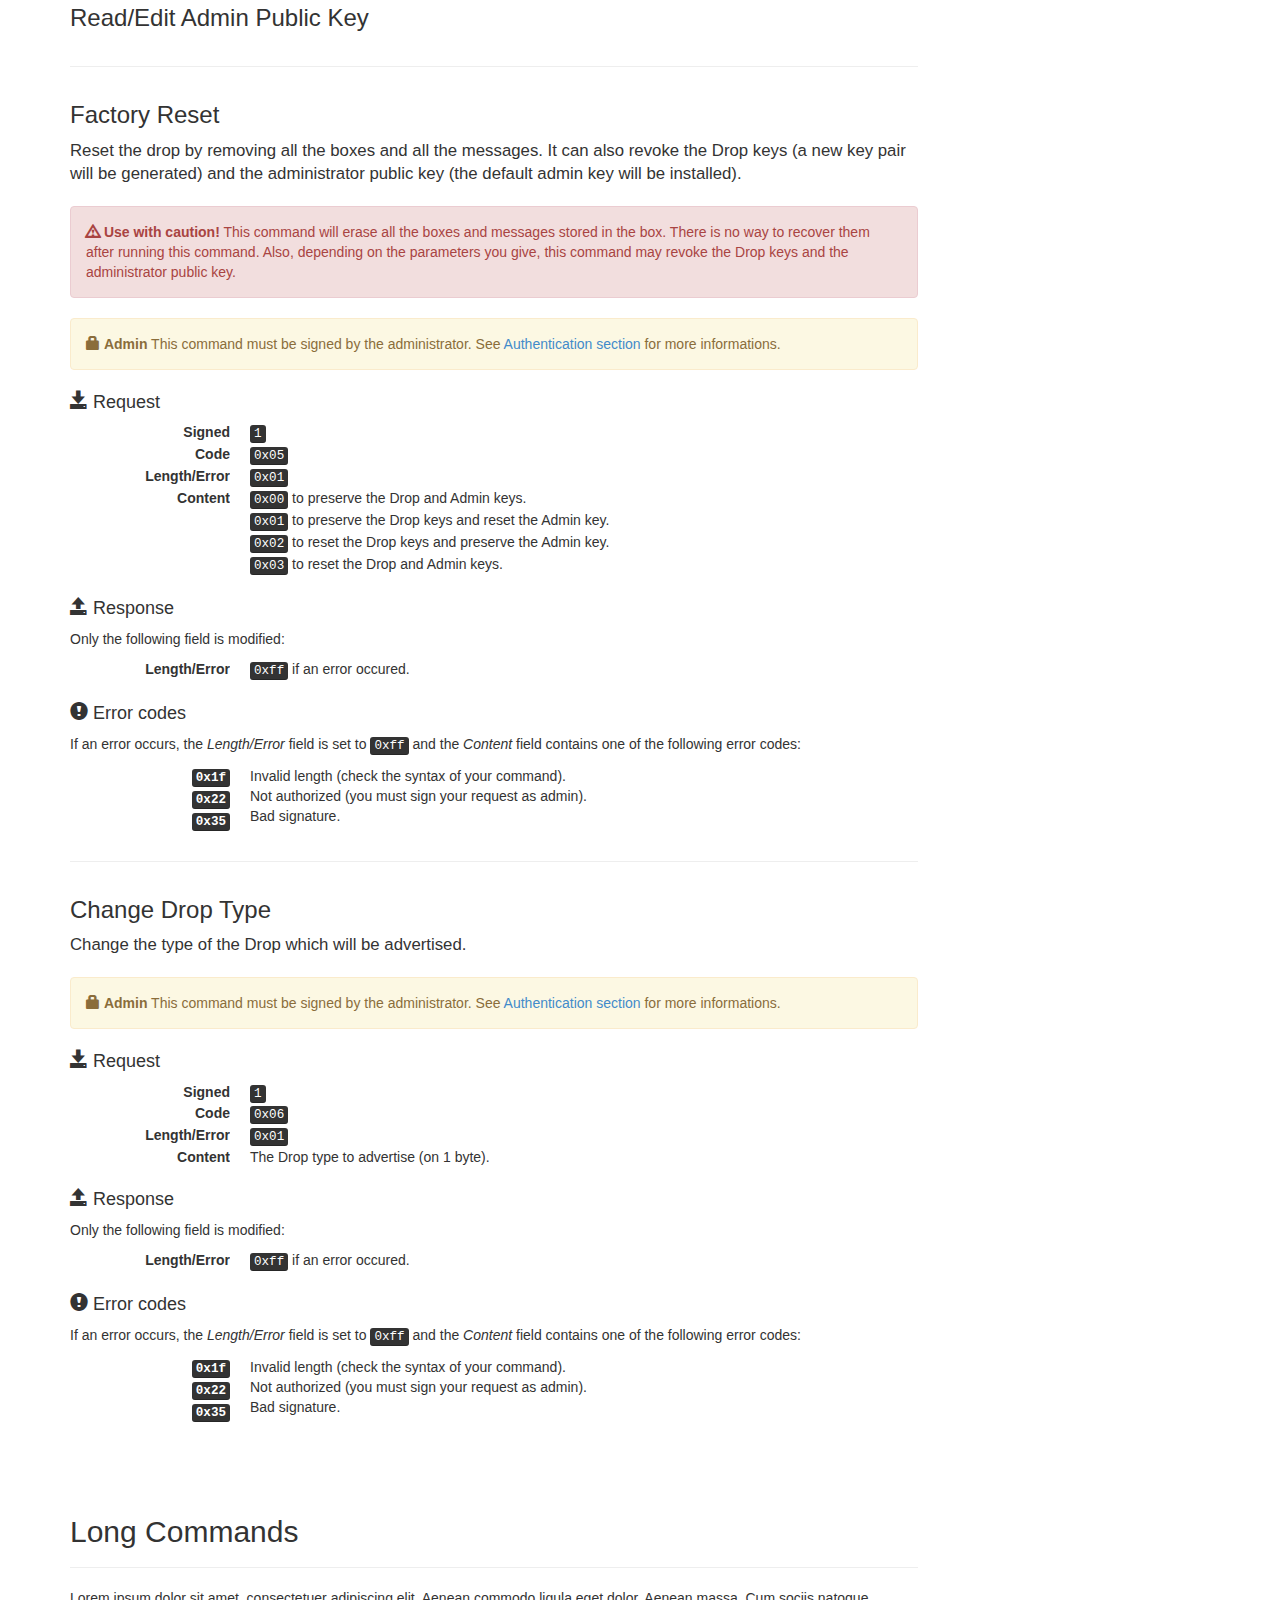
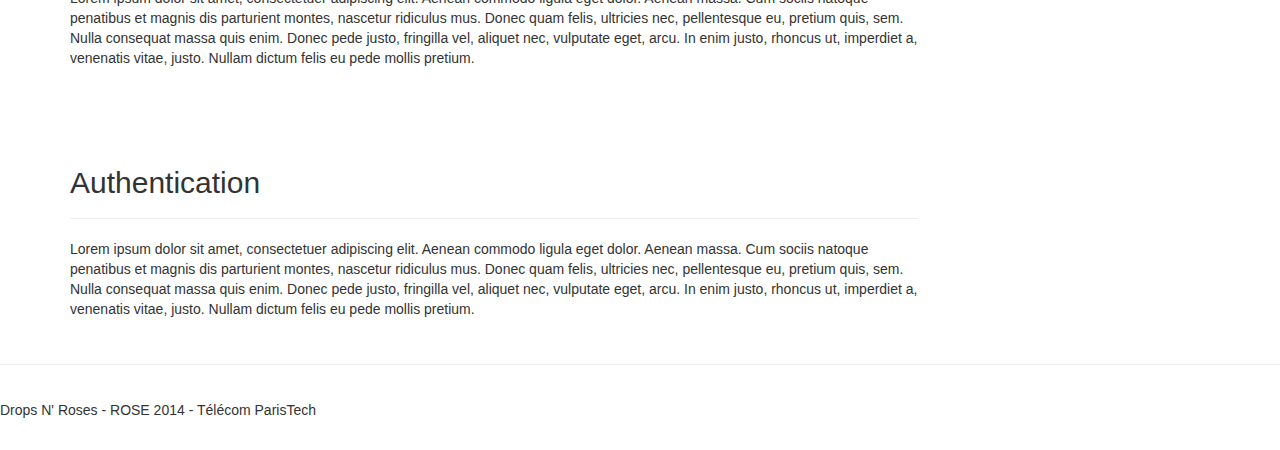
==== commit 73d50dec: "API doc: update footer" ====
--- a/api.html
+++ b/api.html
@@ -807,7 +807,7 @@
     <hr>
 
     <footer>
-      <p>&copy; Company 2014</p>
+      <p>Drops N' Roses - ROSE 2014 - Télécom ParisTech</p>
     </footer>
 
 
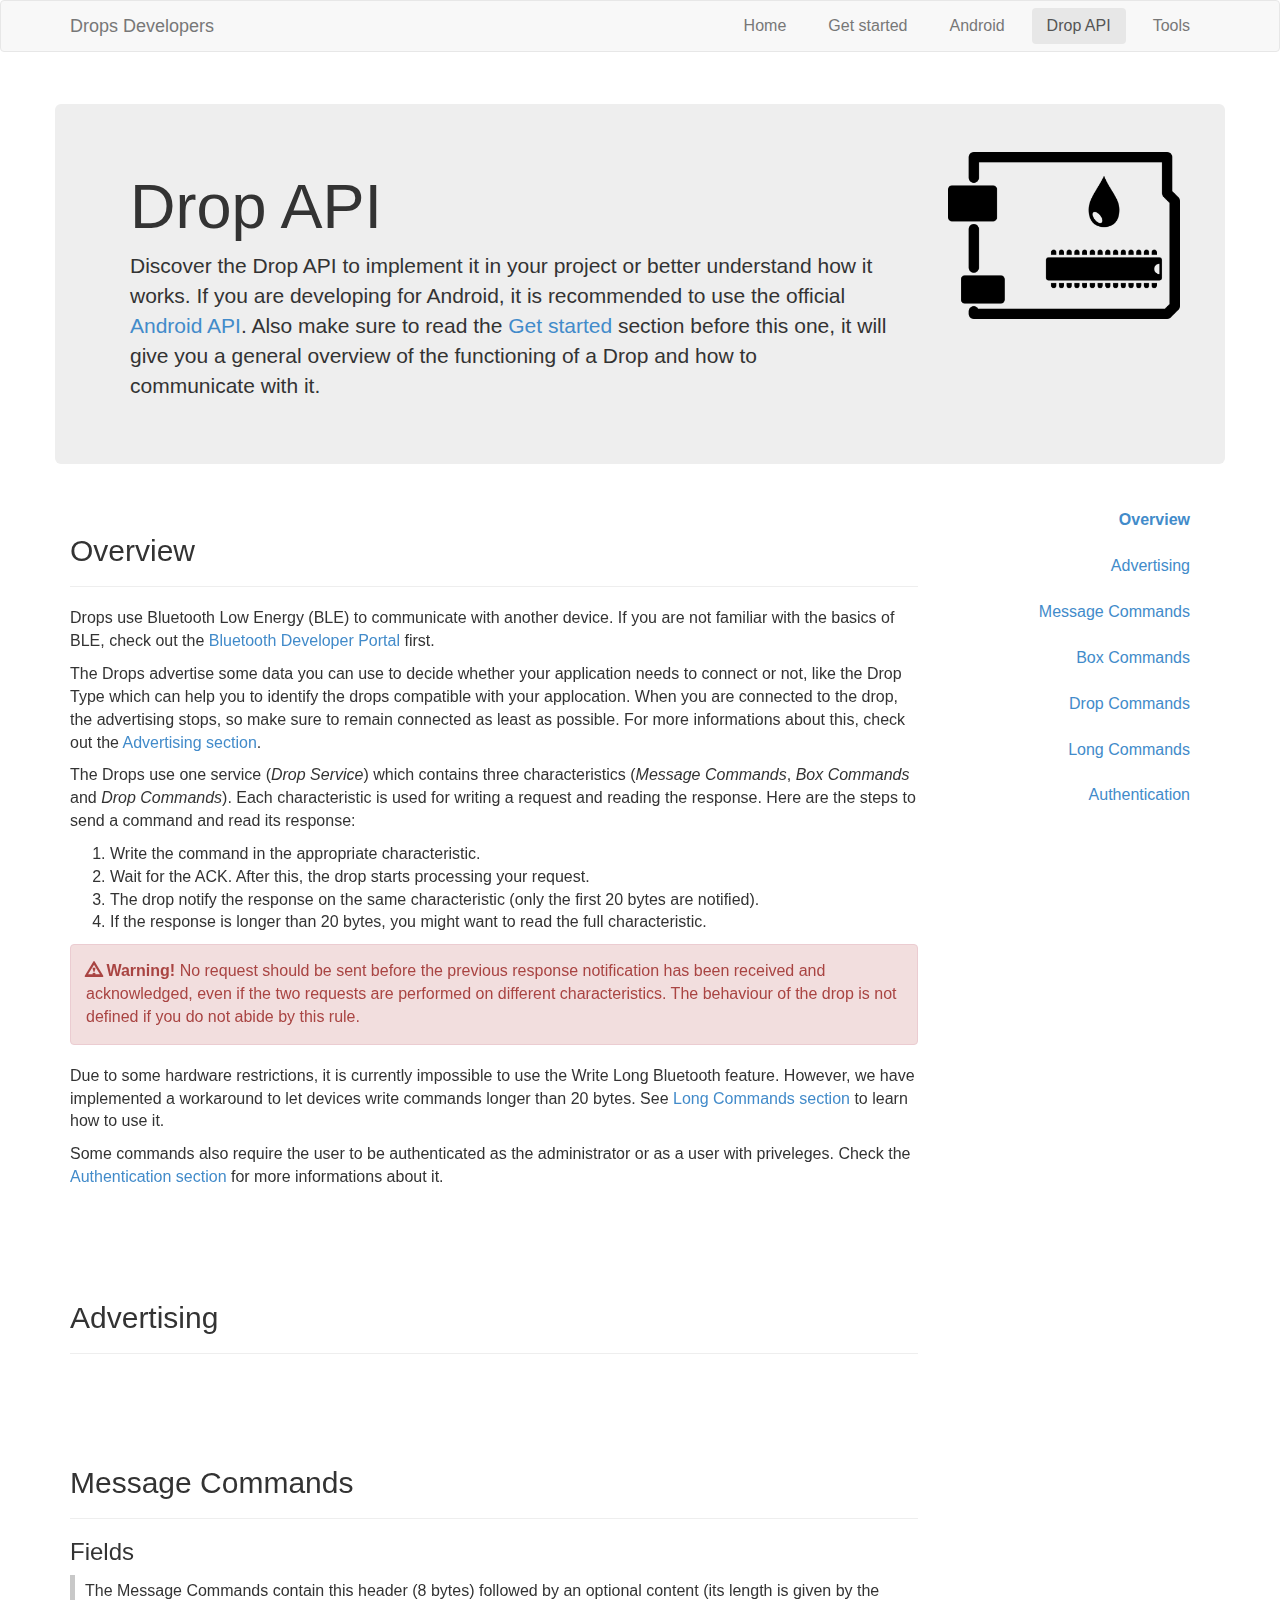
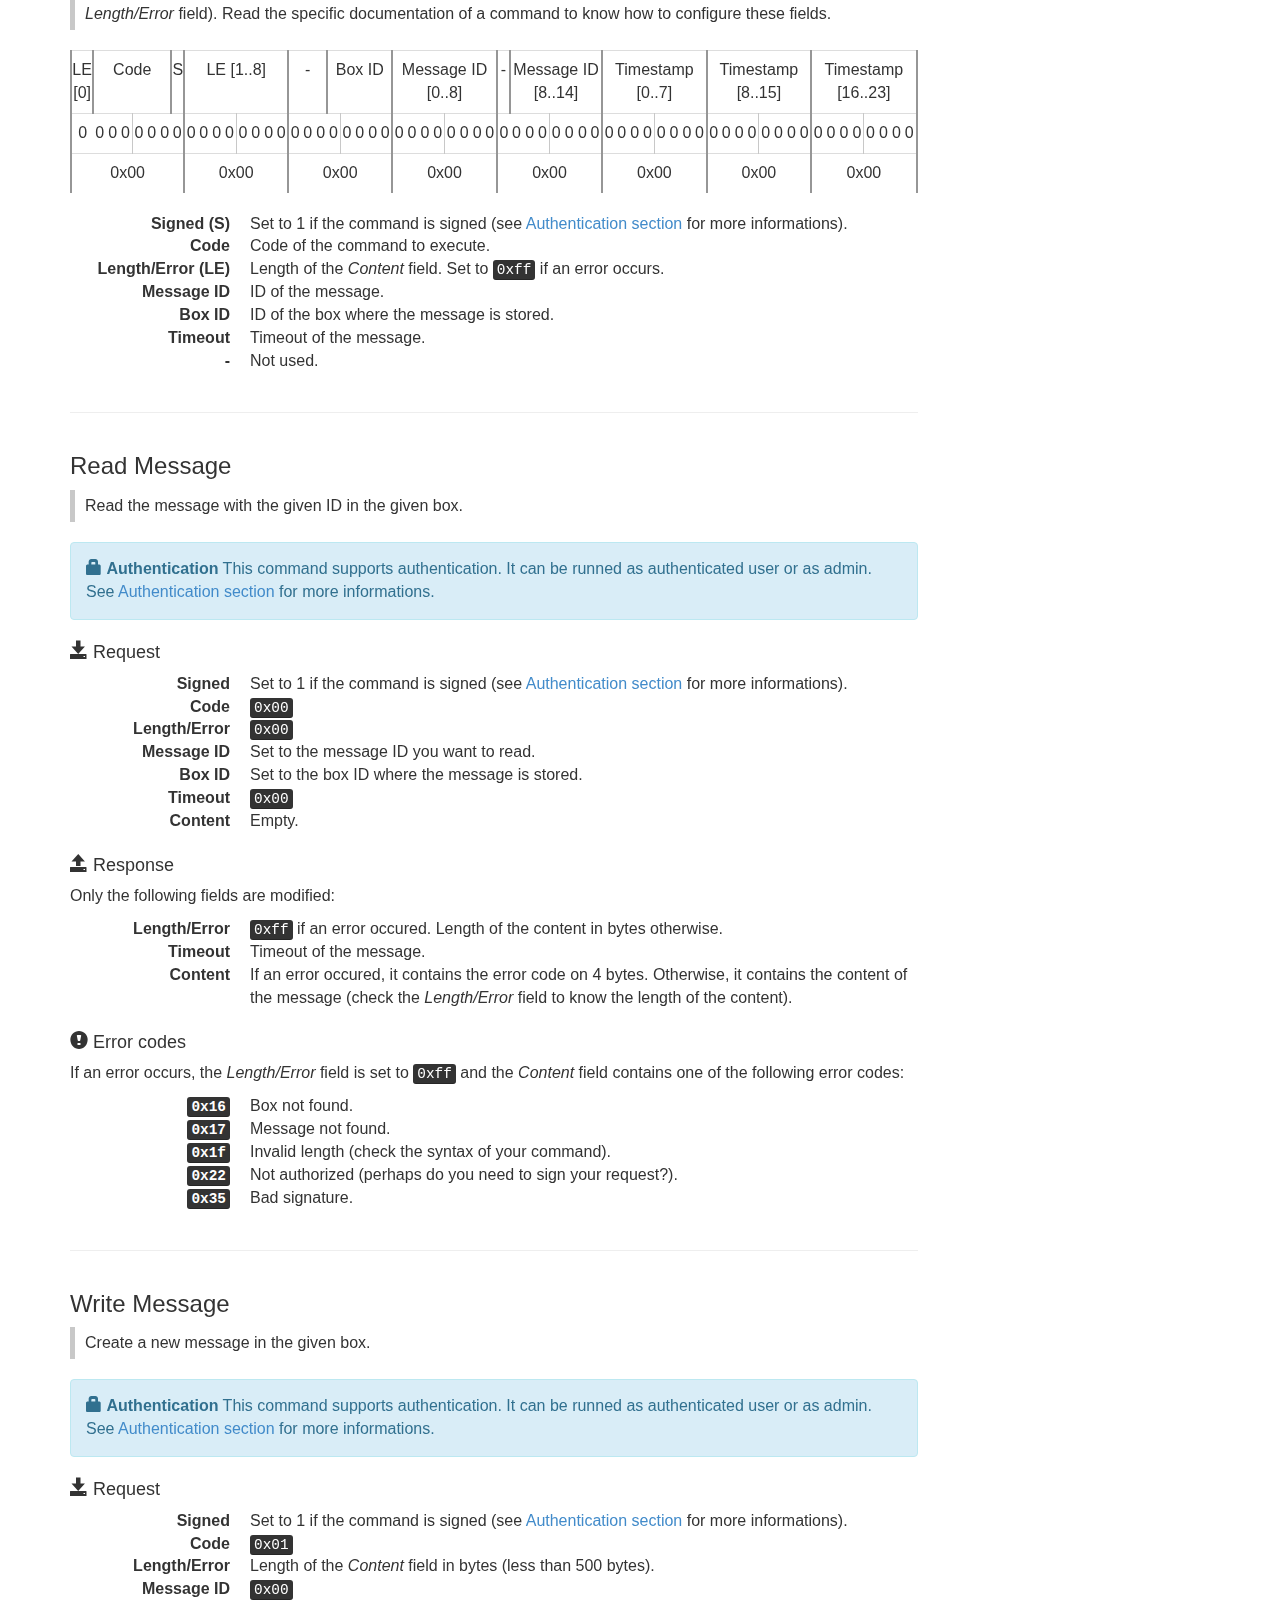
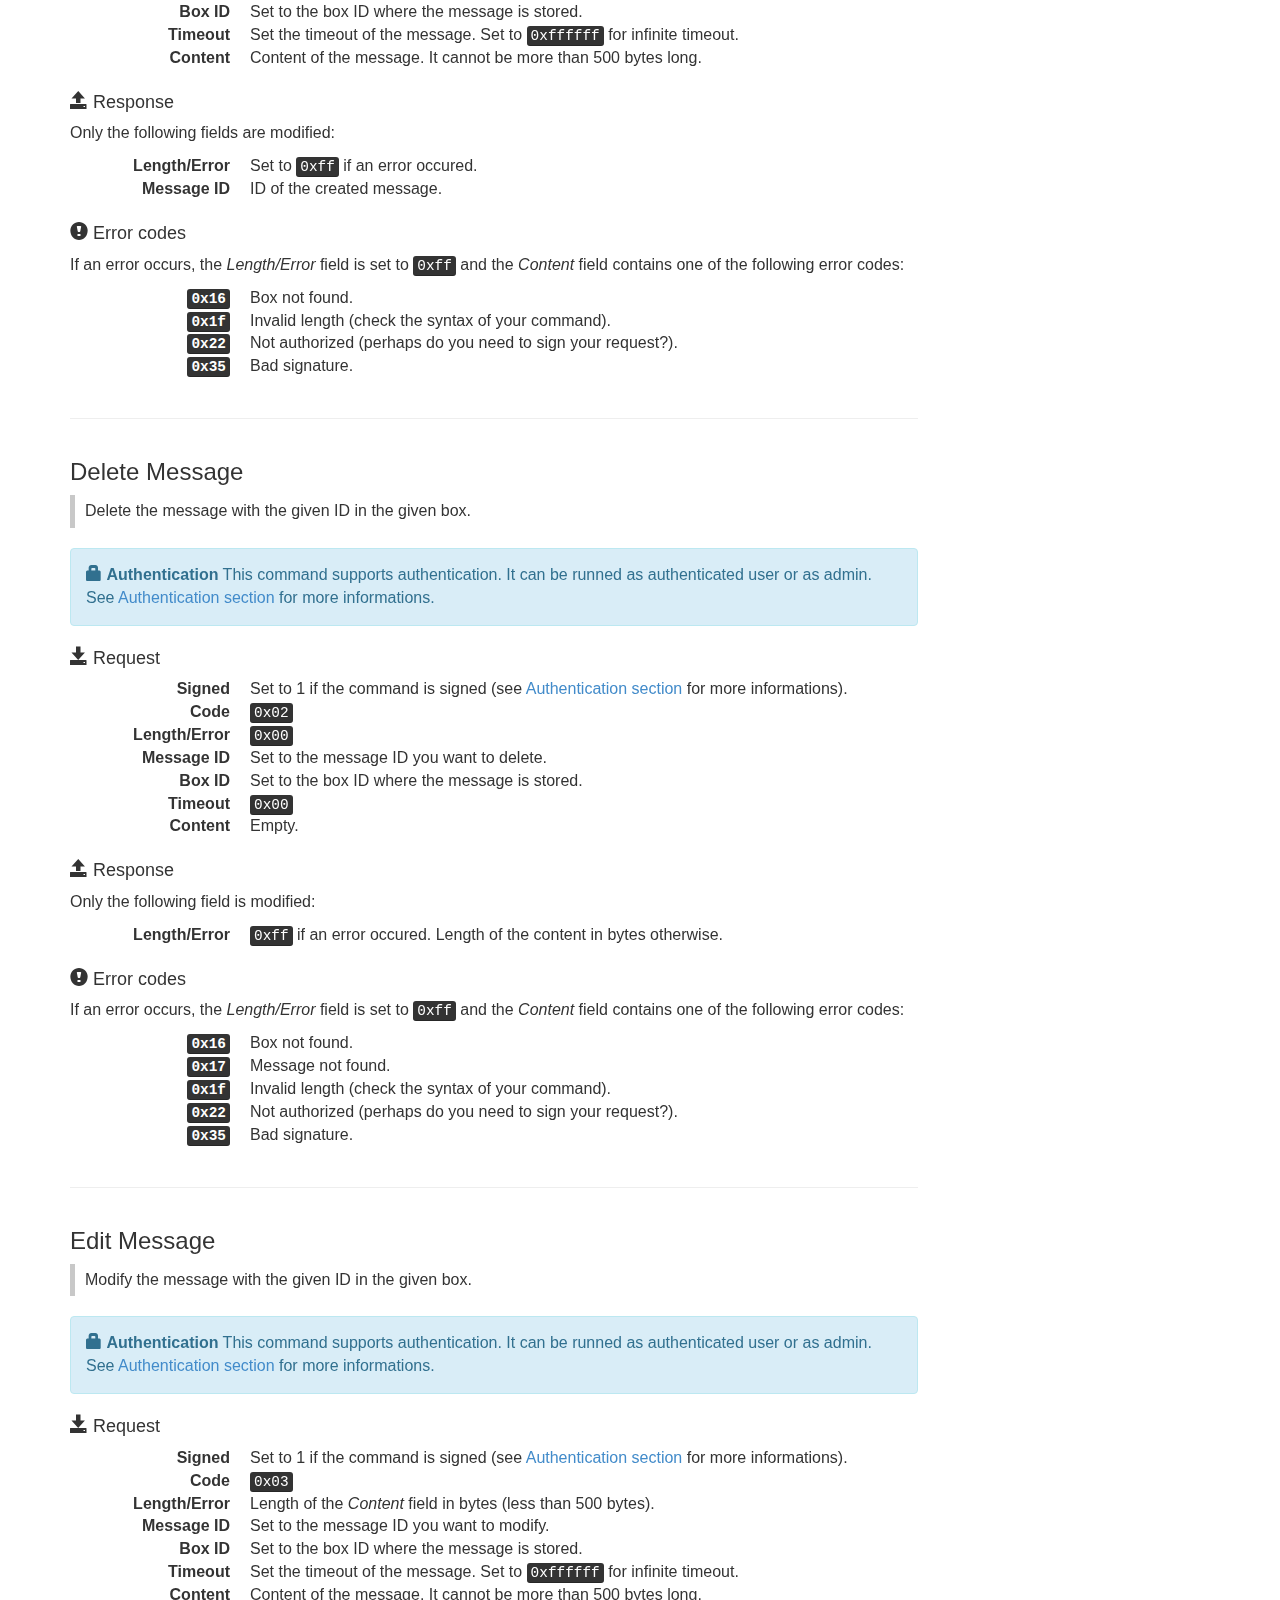
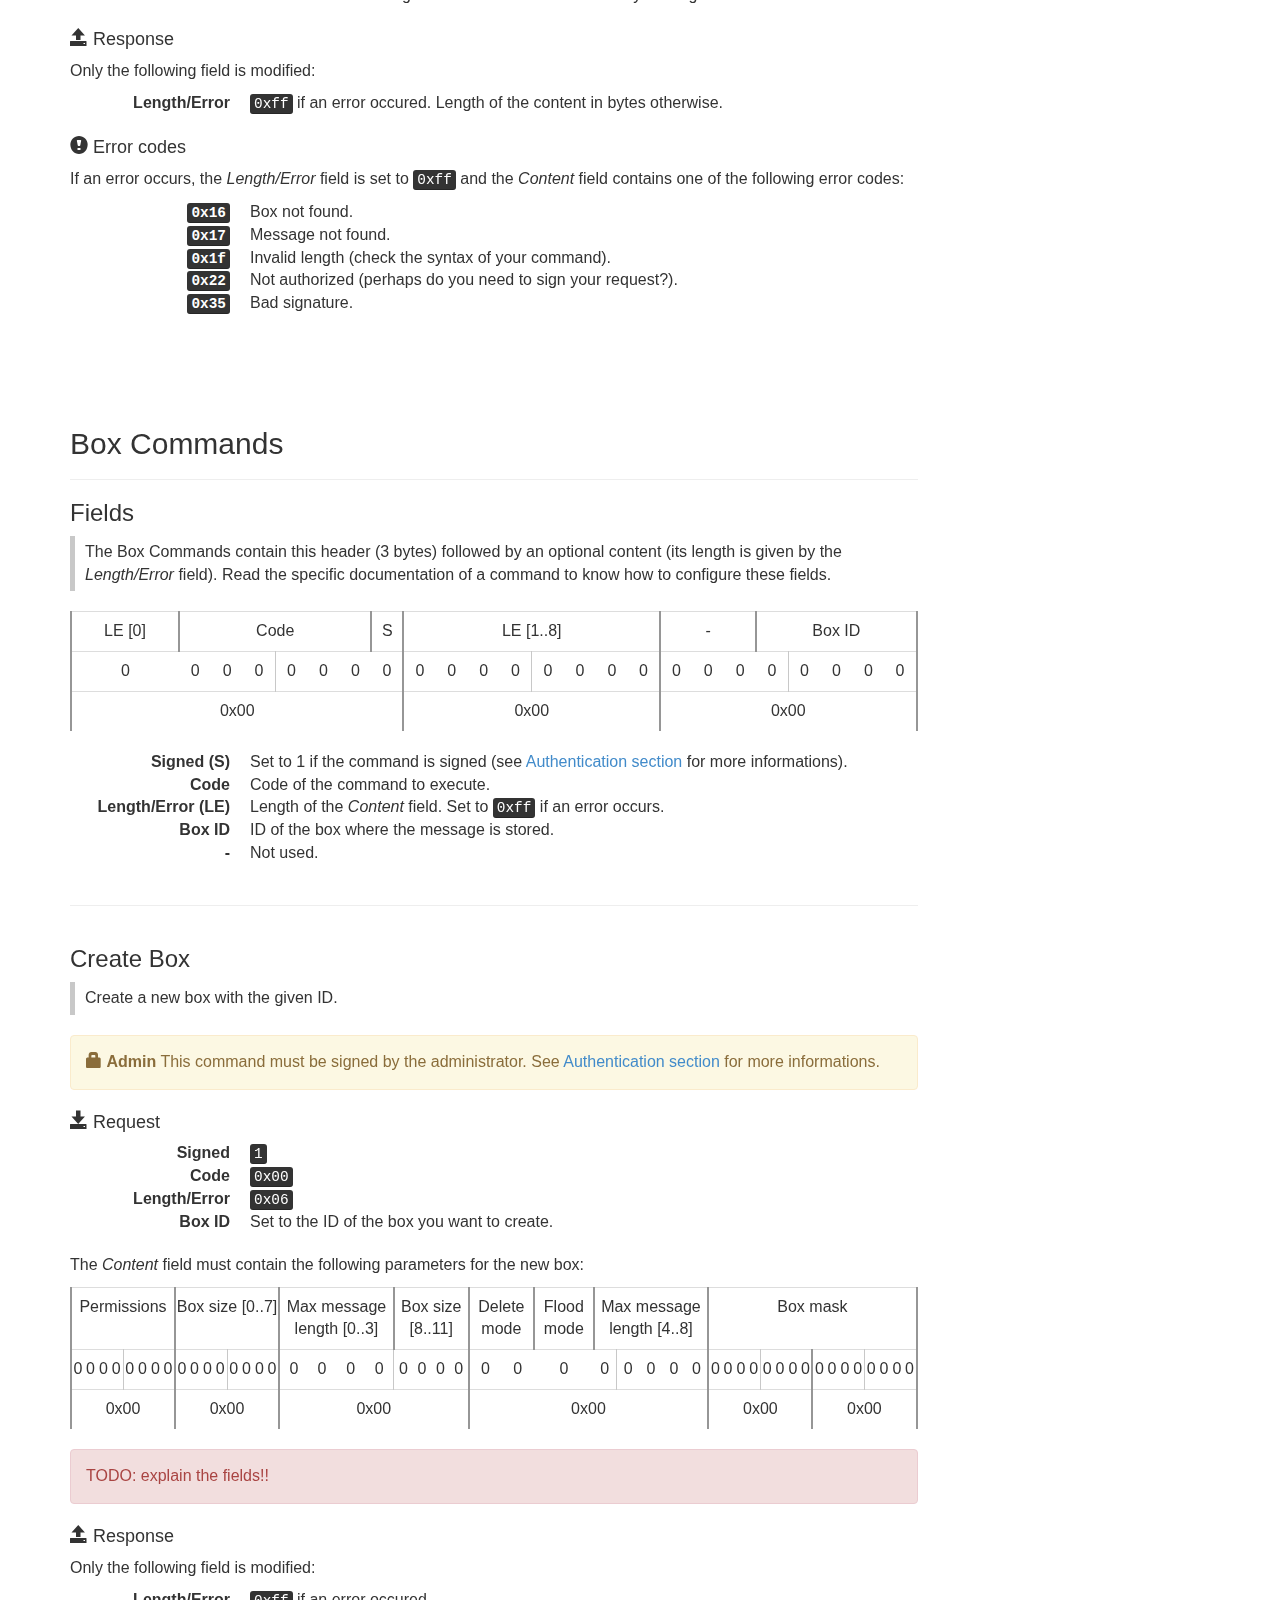
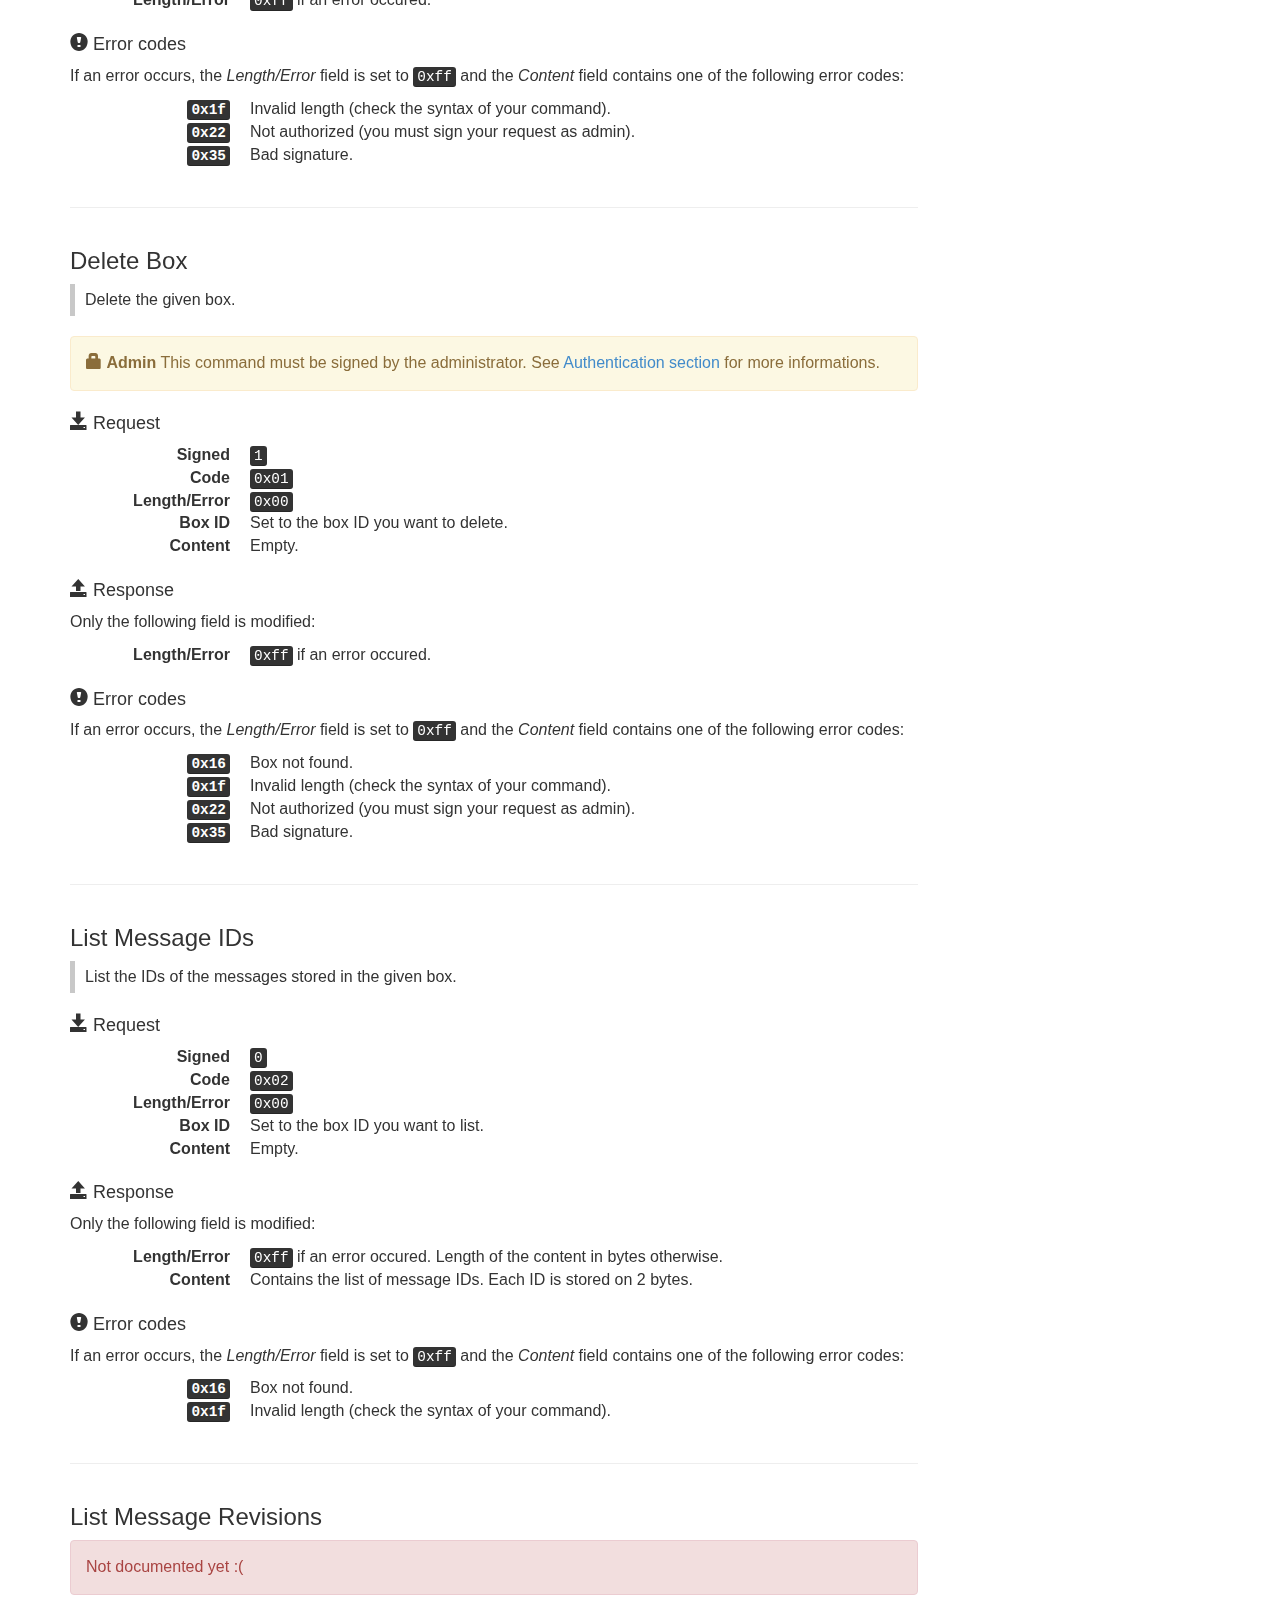
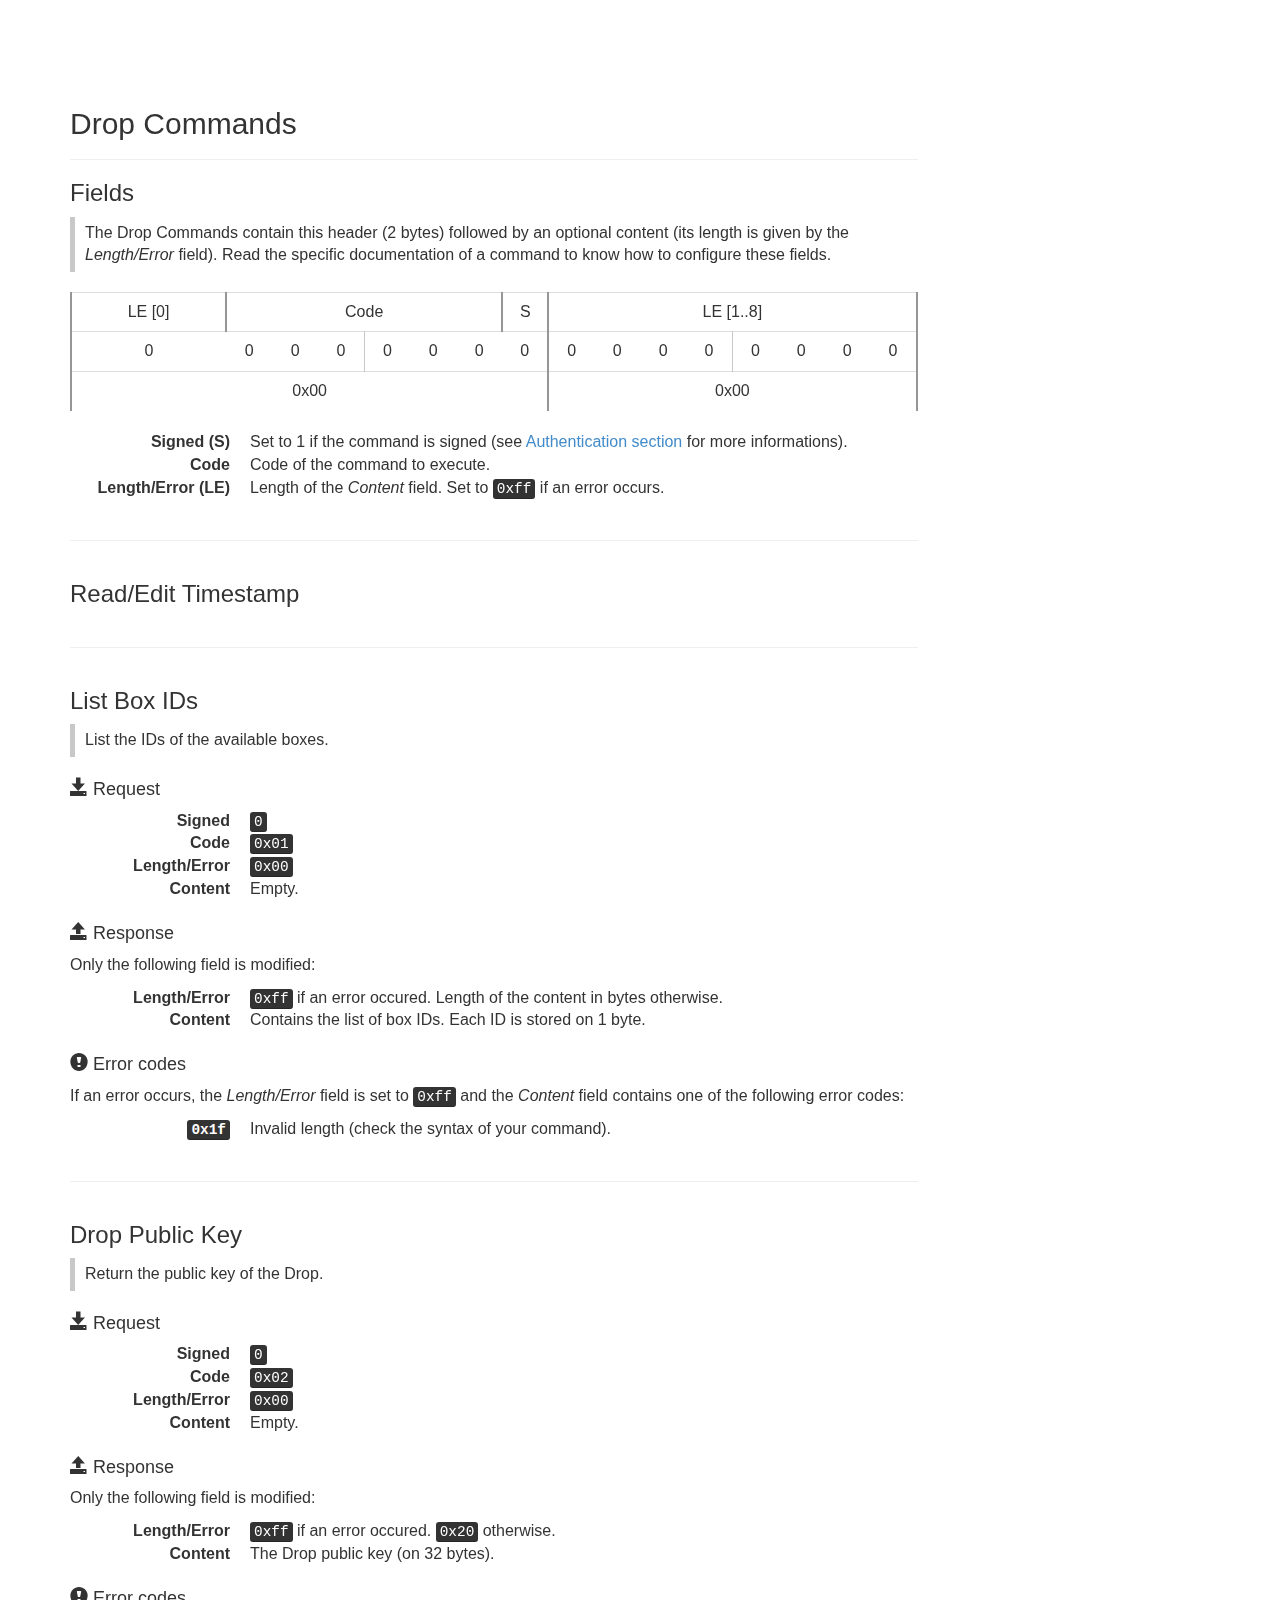
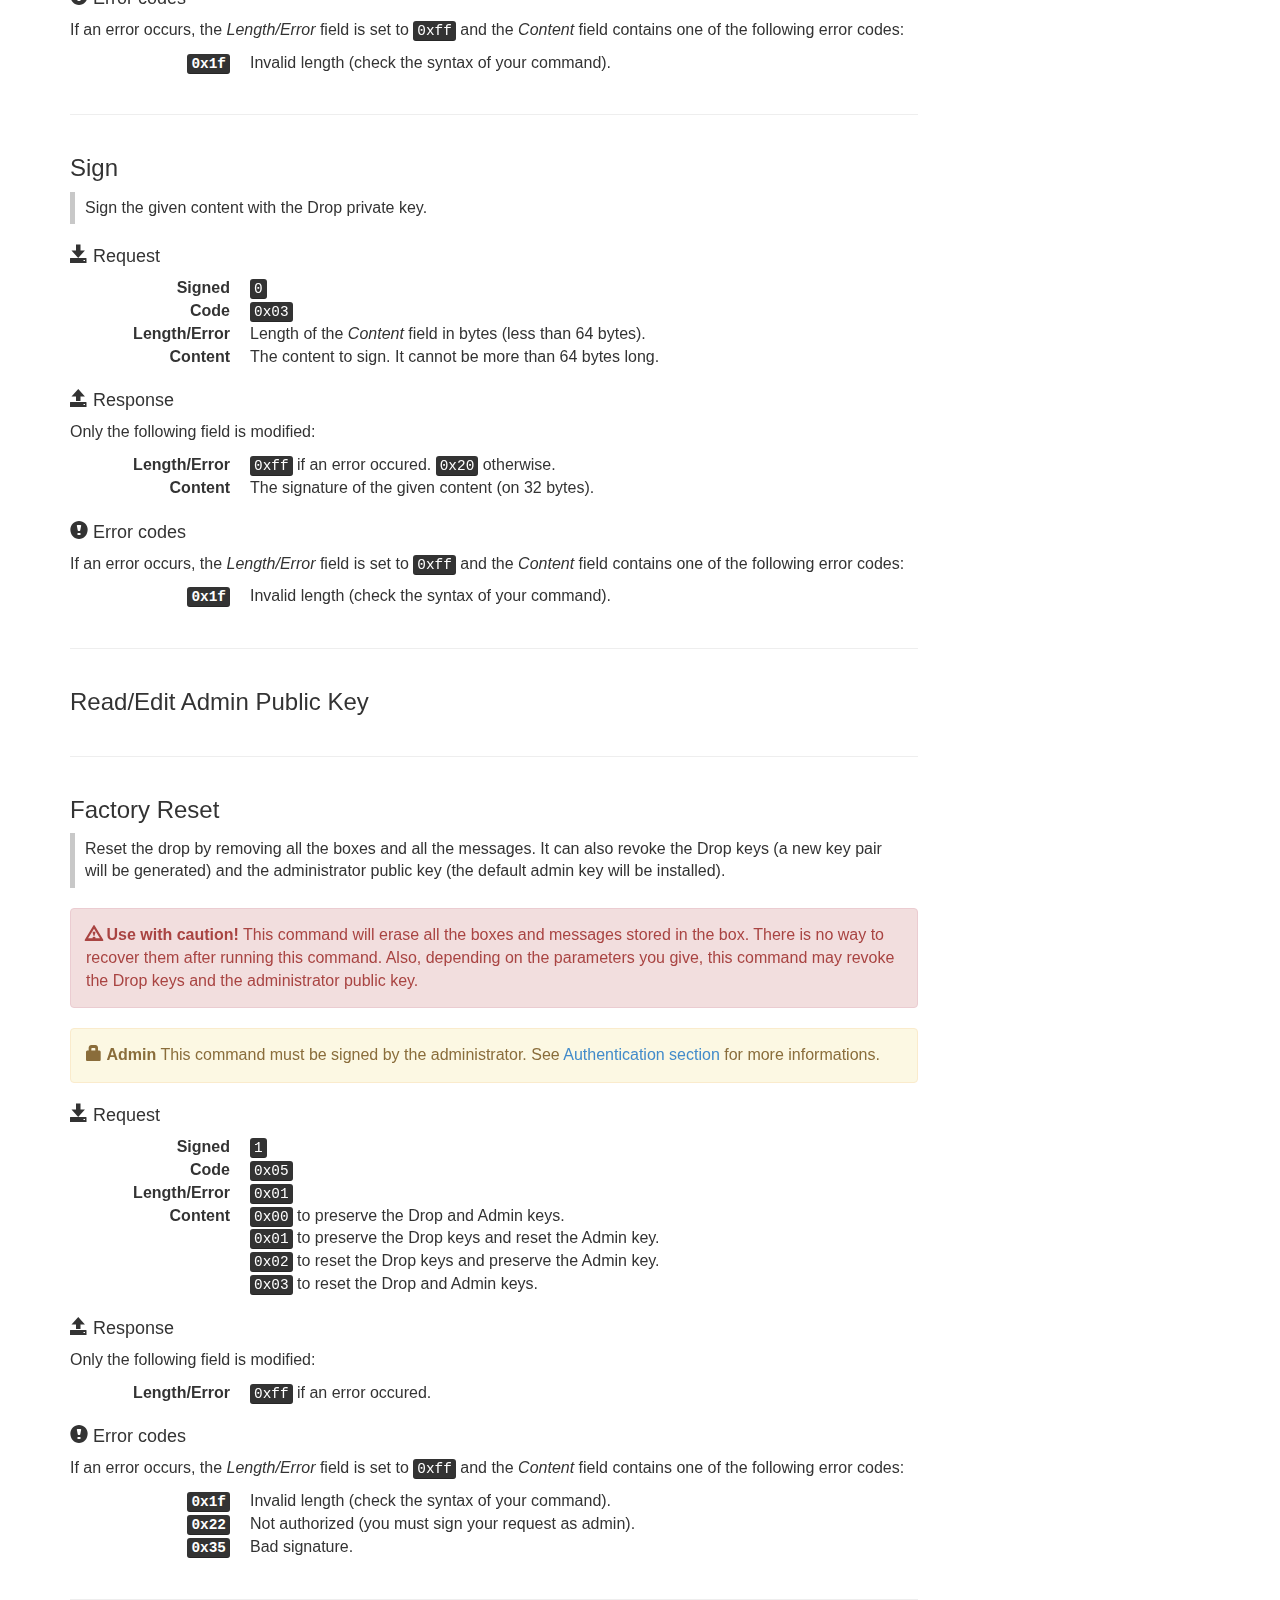
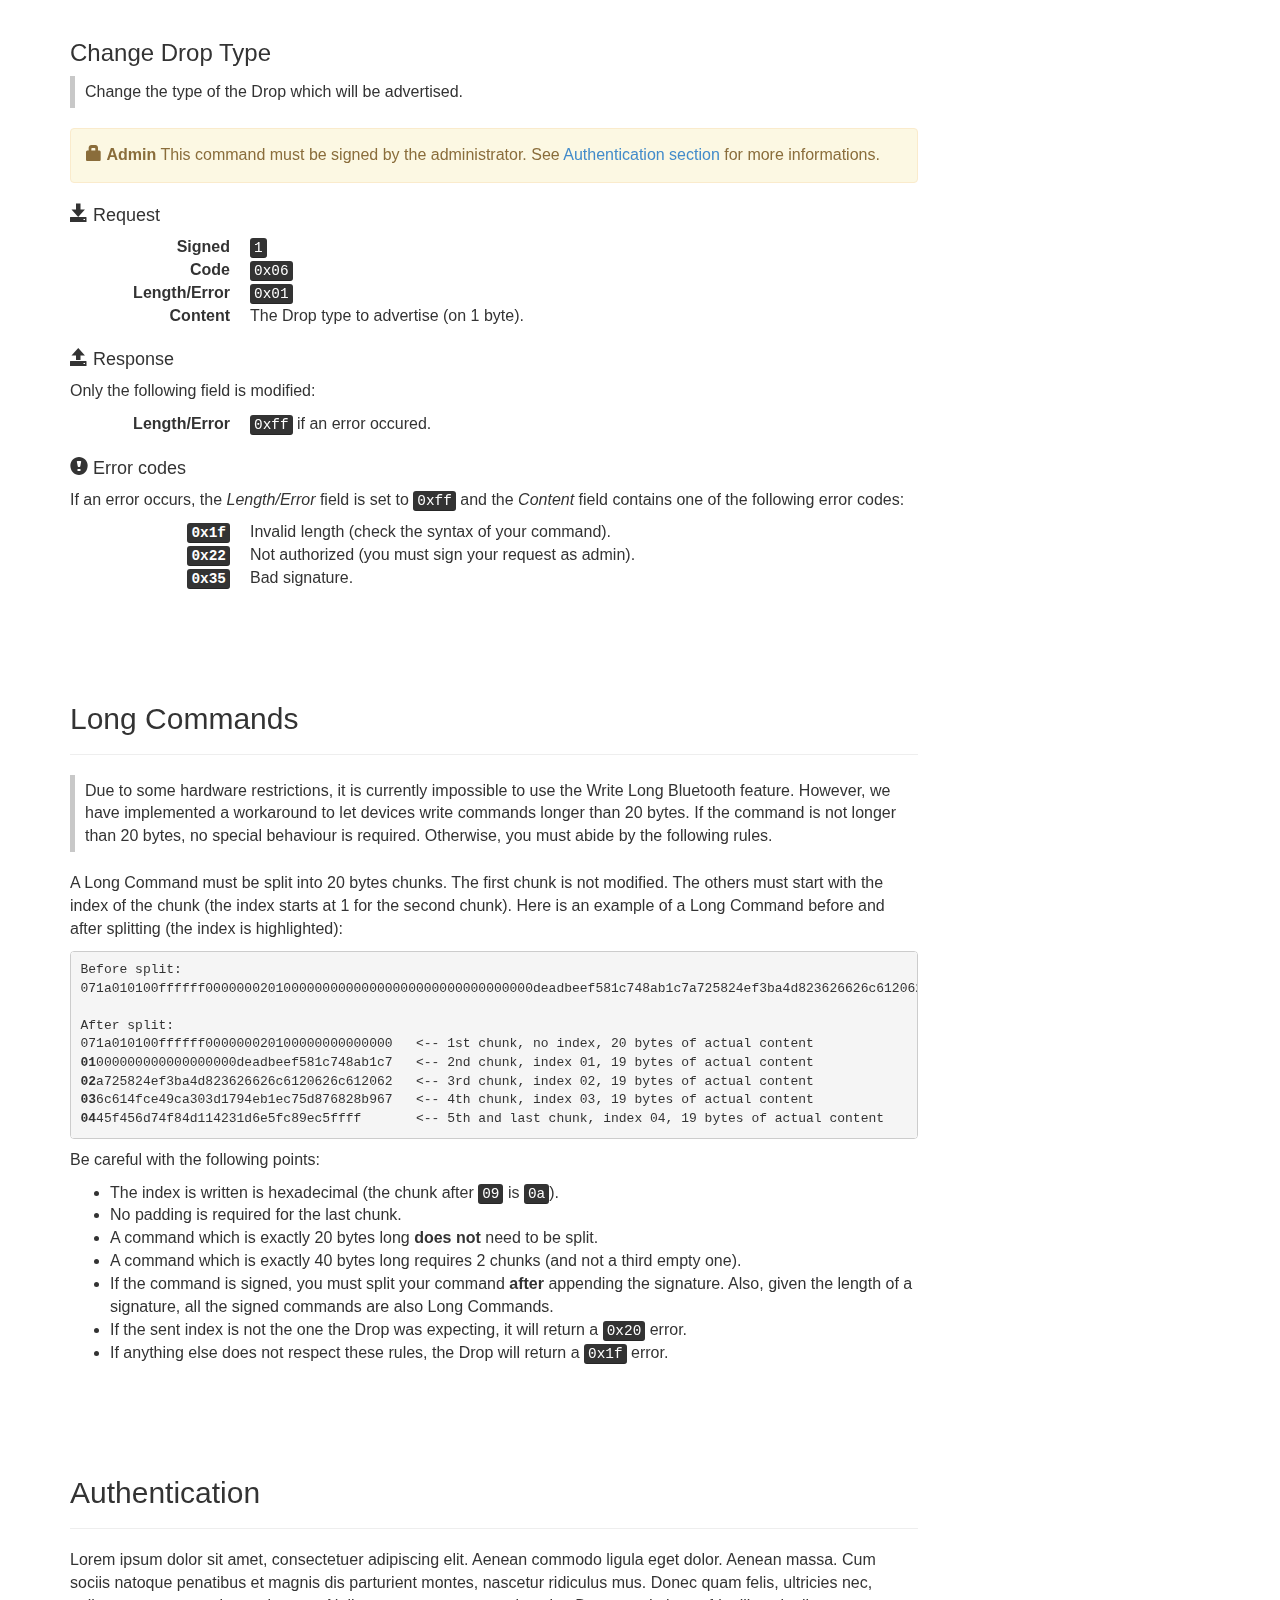
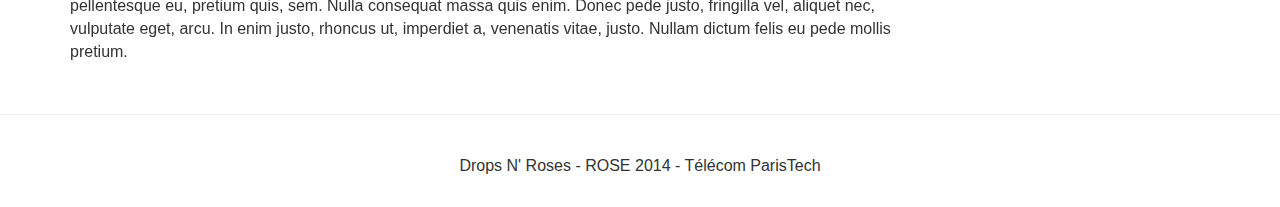
==== commit e53534a1: "API doc: Long Commands" ====
--- a/api.html
+++ b/api.html
@@ -58,13 +58,13 @@
             <h2 id="overview">Overview</h2>
           </div>
 
-          <p class="lead">
+          <p>
             Drops use Bluetooth Low Energy (BLE) to communicate with another device. If you are not familiar with the basics of BLE, check out the <a href="https://developer.bluetooth.org/TechnologyOverview/Pages/BLE.aspx">Bluetooth Developer Portal</a> first.
           </p>
-          <p class="lead">
+          <p>
             The Drops advertise some data you can use to decide whether your application needs to connect or not, like the Drop Type which can help you to identify the drops compatible with your applocation. When you are connected to the drop, the advertising stops, so make sure to remain connected as least as possible. For more informations about this, check out the <a href="#advertising">Advertising section</a>.
           </p>
-          <p class="lead">
+          <p>
             The Drops use one service (<em>Drop Service</em>) which contains three characteristics (<em>Message Commands</em>, <em>Box Commands</em> and <em>Drop Commands</em>). Each characteristic is used for writing a request and reading the response. Here are the steps to send a command and read its response:
             <ol>
               <li>Write the command in the appropriate characteristic.</li>
@@ -74,10 +74,10 @@
             </ol>
           </p>
           <div class="alert alert-danger"><i class="glyphicon glyphicon-warning-sign"></i> <strong>Warning!</strong> No request should be sent before the previous response notification has been received and acknowledged, even if the two requests are performed on different characteristics. The behaviour of the drop is not defined if you do not abide by this rule.</div>
-          <p class="lead">
+          <p>
             Due to some hardware restrictions, it is currently impossible to use the Write Long Bluetooth feature. However, we have implemented a workaround to let devices write commands longer than 20 bytes. See <a href="#long-cmd">Long Commands section</a> to learn how to use it.
           </p>
-          <p class="lead">
+          <p>
             Some commands also require the user to be authenticated as the administrator or as a user with priveleges. Check the <a href="#auth">Authentication section</a> for more informations about it.
           </p>
 
@@ -748,7 +748,29 @@
             <h2 id="long-cmd">Long Commands</h2>
           </div>
 
-          <p>Lorem ipsum dolor sit amet, consectetuer adipiscing elit. Aenean commodo ligula eget dolor. Aenean massa. Cum sociis natoque penatibus et magnis dis parturient montes, nascetur ridiculus mus. Donec quam felis, ultricies nec, pellentesque eu, pretium quis, sem. Nulla consequat massa quis enim. Donec pede justo, fringilla vel, aliquet nec, vulputate eget, arcu. In enim justo, rhoncus ut, imperdiet a, venenatis vitae, justo. Nullam dictum felis eu pede mollis pretium.</p>
+          <p class="lead">
+            Due to some hardware restrictions, it is currently impossible to use the Write Long Bluetooth feature. However, we have implemented a workaround to let devices write commands longer than 20 bytes. If the command is not longer than 20 bytes, no special behaviour is required. Otherwise, you must abide by the following rules.
+          </p>
+
+          <p>
+            A Long Command must be split into 20 bytes chunks. The first chunk is not modified. The others must start with the index of the chunk (the index starts at 1 for the second chunk). Here is an example of a Long Command before and after splitting (the index is highlighted):
+          </p>
+
+          <pre>Before split:<br />071a010100ffffff000000020100000000000000000000000000000000deadbeef581c748ab1c7a725824ef3ba4d823626626c6120626c6120626c614fce49ca303d1794eb1ec75d876828b96745f456d74f84d114231d6e5fc89ec5ffff<br /><br />After split:<br />071a010100ffffff000000020100000000000000   &lt;-- 1st chunk, no index, 20 bytes of actual content<br /><strong>01</strong>000000000000000000deadbeef581c748ab1c7   &lt;-- 2nd chunk, index 01, 19 bytes of actual content<br /><strong>02</strong>a725824ef3ba4d823626626c6120626c612062   &lt;-- 3rd chunk, index 02, 19 bytes of actual content<br /><strong>03</strong>6c614fce49ca303d1794eb1ec75d876828b967   &lt;-- 4th chunk, index 03, 19 bytes of actual content<br /><strong>04</strong>45f456d74f84d114231d6e5fc89ec5ffff       &lt;-- 5th and last chunk, index 04, 19 bytes of actual content</pre>
+
+          <p>
+            Be careful with the following points:
+            <ul>
+              <li>The index is written is hexadecimal (the chunk after <kbd>09</kbd> is <kbd>0a</kbd>).</li>
+              <li>No padding is required for the last chunk.</li>
+              <li>A command which is exactly 20 bytes long <strong>does not</strong> need to be split.</li>
+              <li>A command which is exactly 40 bytes long requires 2 chunks (and not a third empty one).</li>
+              <li>If the command is signed, you must split your command <strong>after</strong> appending the signature. Also, given the length of a signature, all the signed commands are also Long Commands.</li>
+              <li>If the sent index is not the one the Drop was expecting, it will return a <kbd>0x20</kbd> error.</li>
+              <li>If anything else does not respect these rules, the Drop will return a <kbd>0x1f</kbd> error.</li>
+            </ul>
+          </p>
+
 
 
           <div class="page-header">
--- a/css/main.css
+++ b/css/main.css
@@ -1,5 +1,6 @@
 body {
   padding-bottom: 20px;
+  font-size: 1.6em;
 }
 
 ul.nav li a {
@@ -38,10 +39,6 @@
   font-weight: bold;
 }
 
-#affix-nav > ul a {
-  font-size: 1.1em;
-}
-
 #affix-nav > ul ul a {
   font-size: 0.85em;
   margin-top: 0;
@@ -58,10 +55,6 @@
 
 hr {
   margin: 2.5em 0;
-}
-
-.lead {
-  font-size: 1.2em;
 }
 
 .table.fields .binary td:nth-child(4n) {
@@ -83,4 +76,14 @@
 .table.fields td {
   padding: 0.5em 0;
   text-align: center;
+}
+
+footer {
+  text-align: center;
+}
+
+.lead {
+  font-size: 1em;
+  border-left: 5px solid rgb(200,200,200);
+  padding: 5px 10px;
 }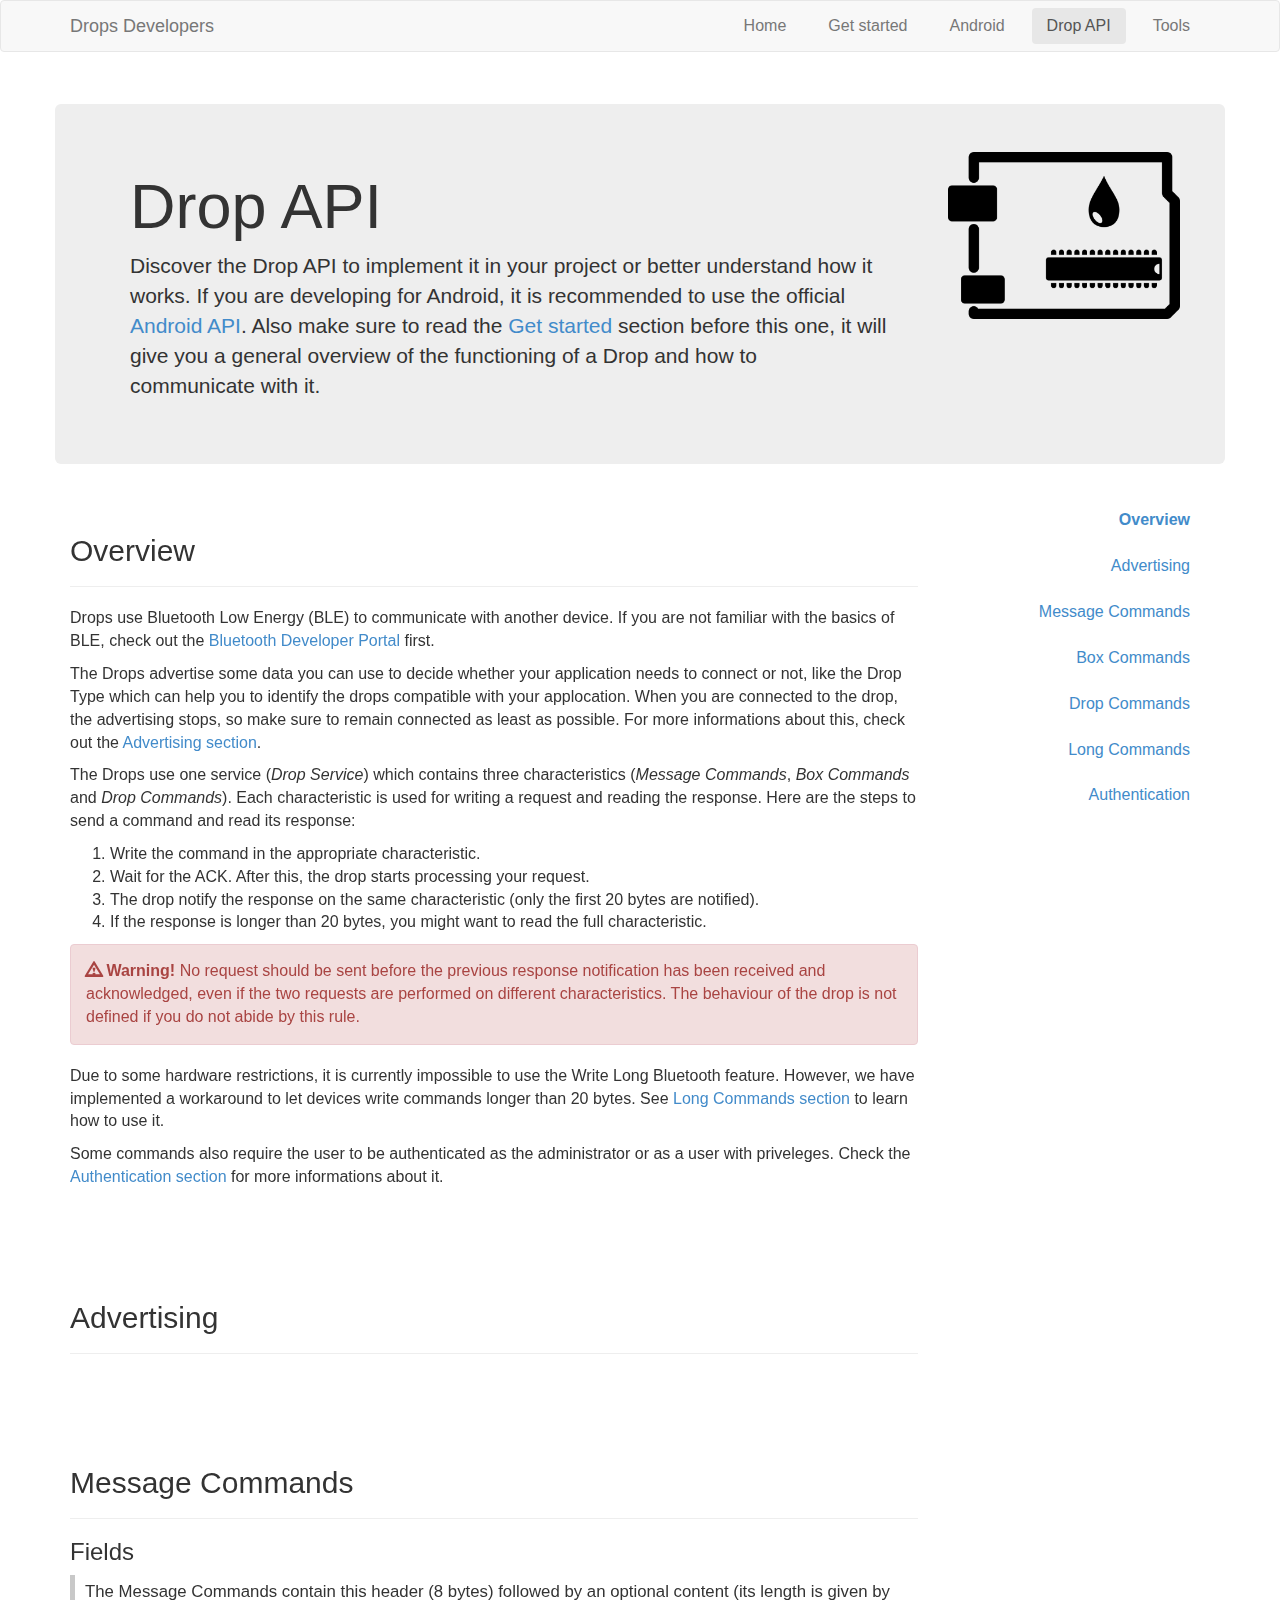
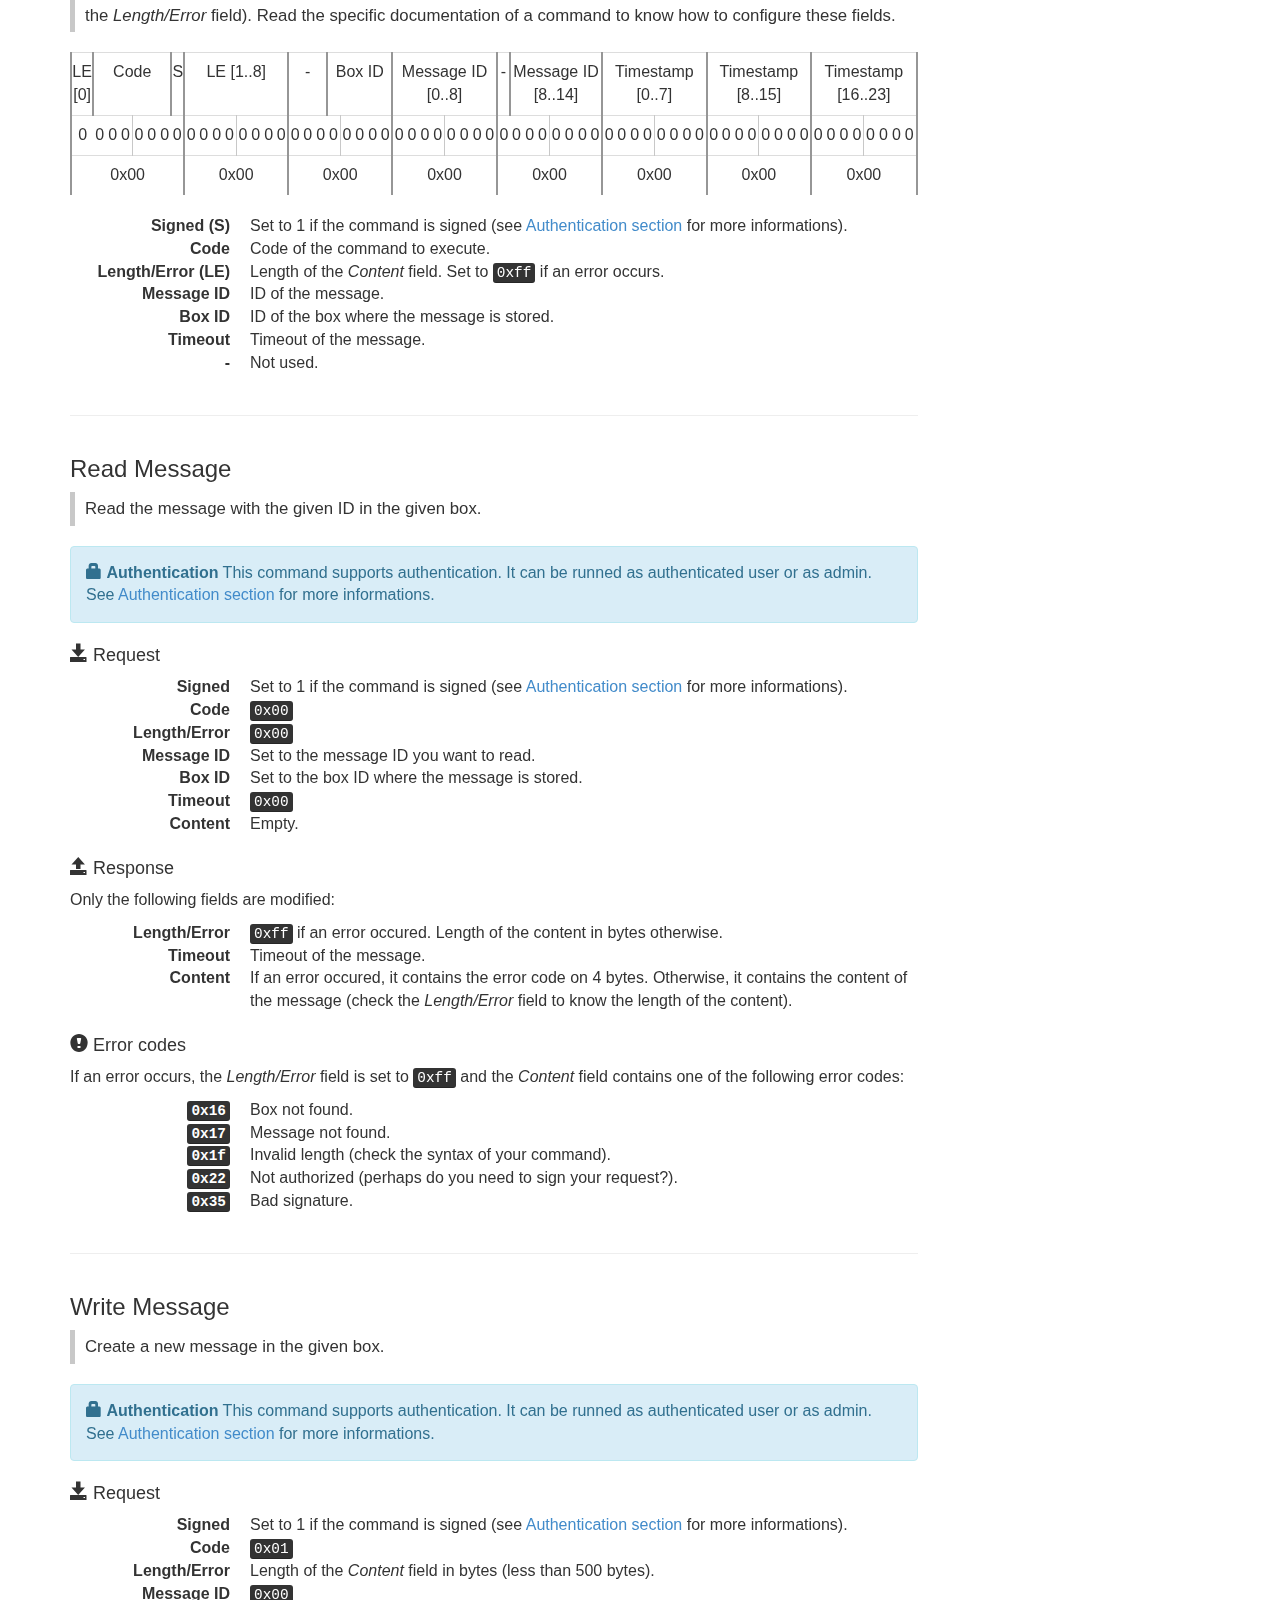
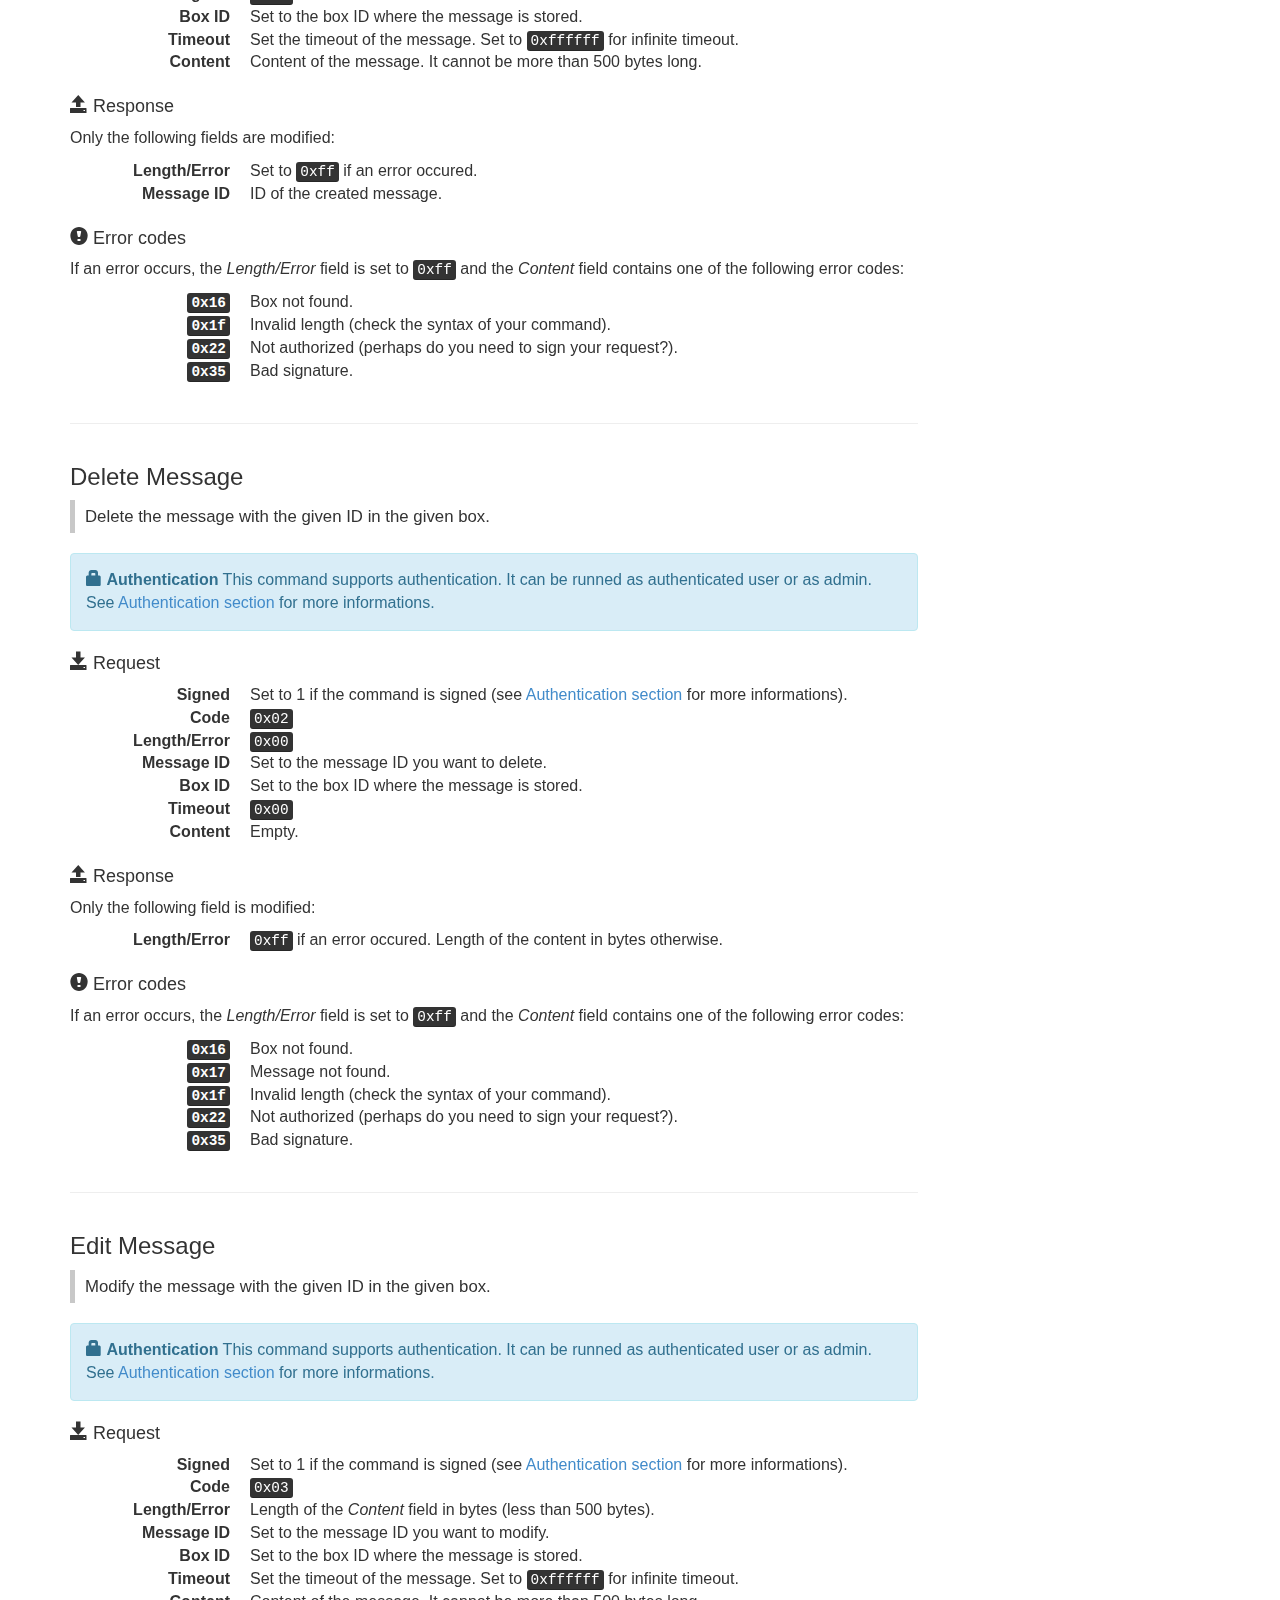
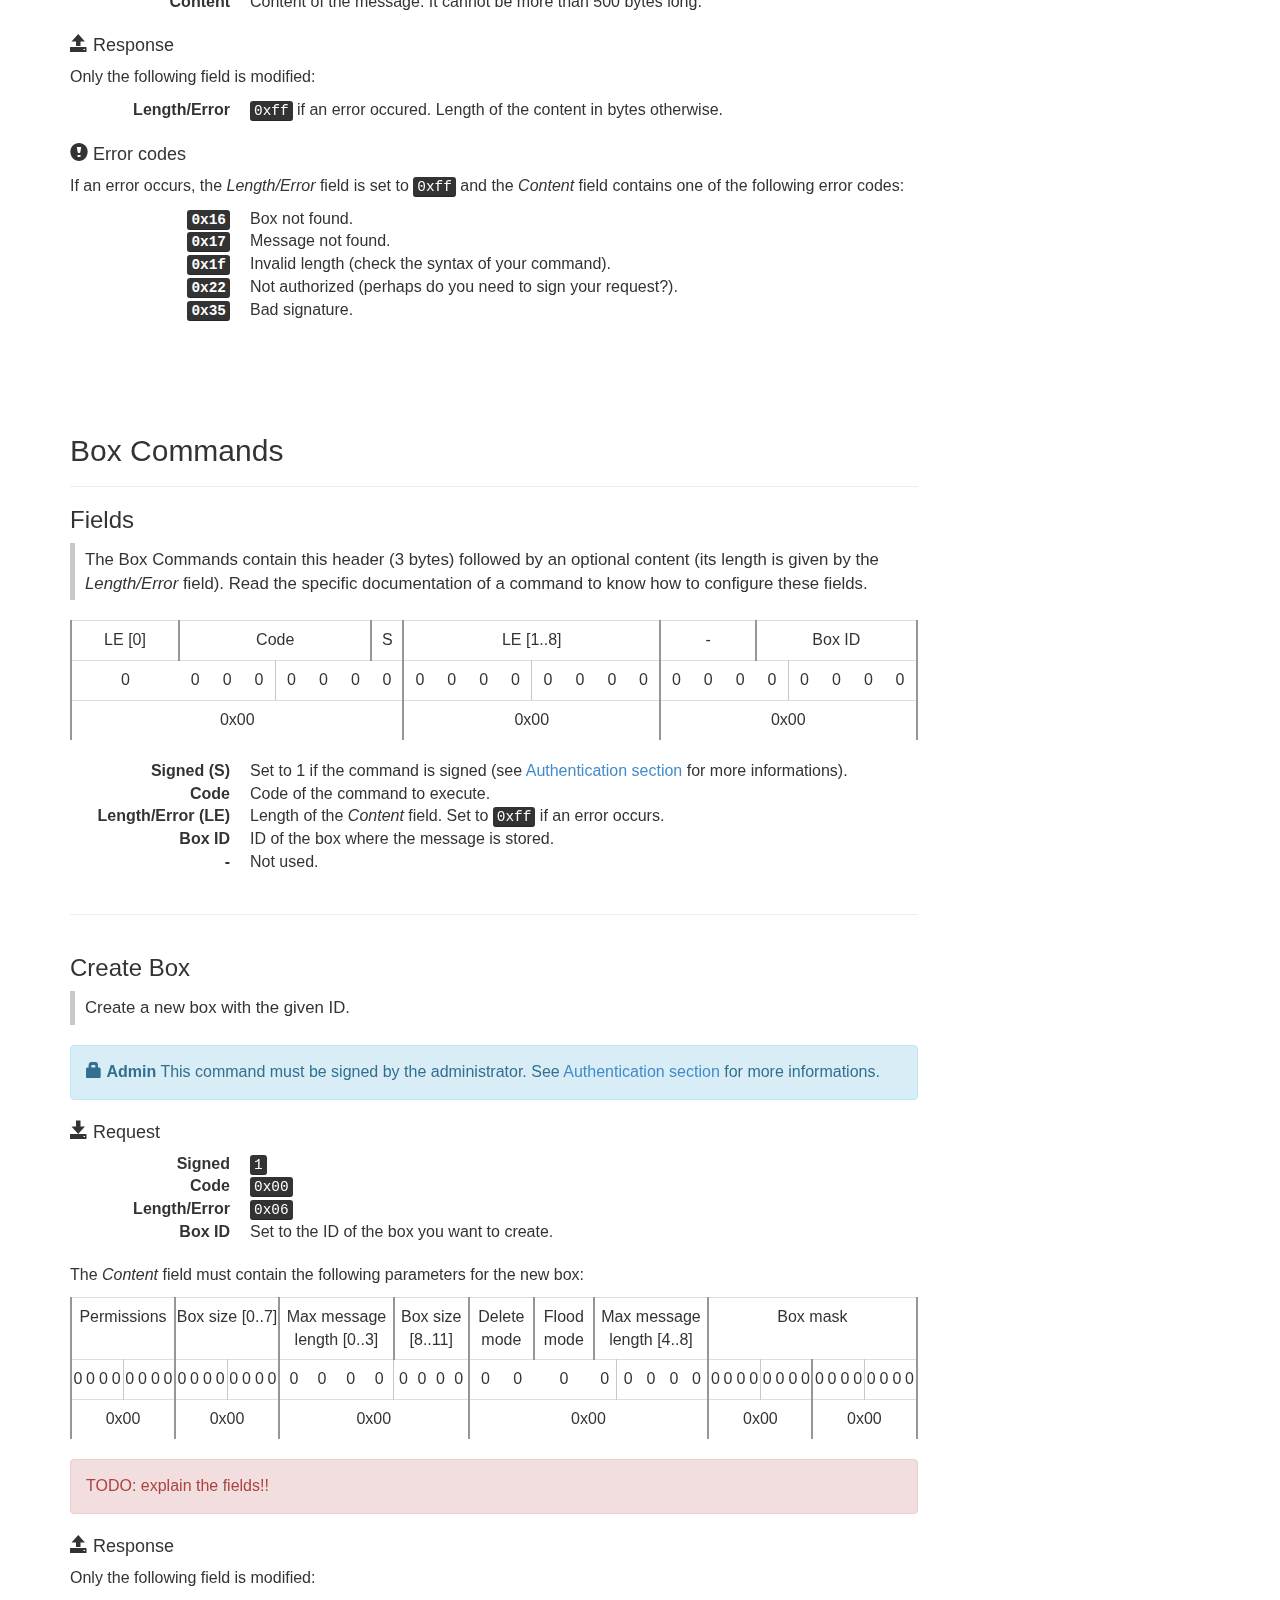
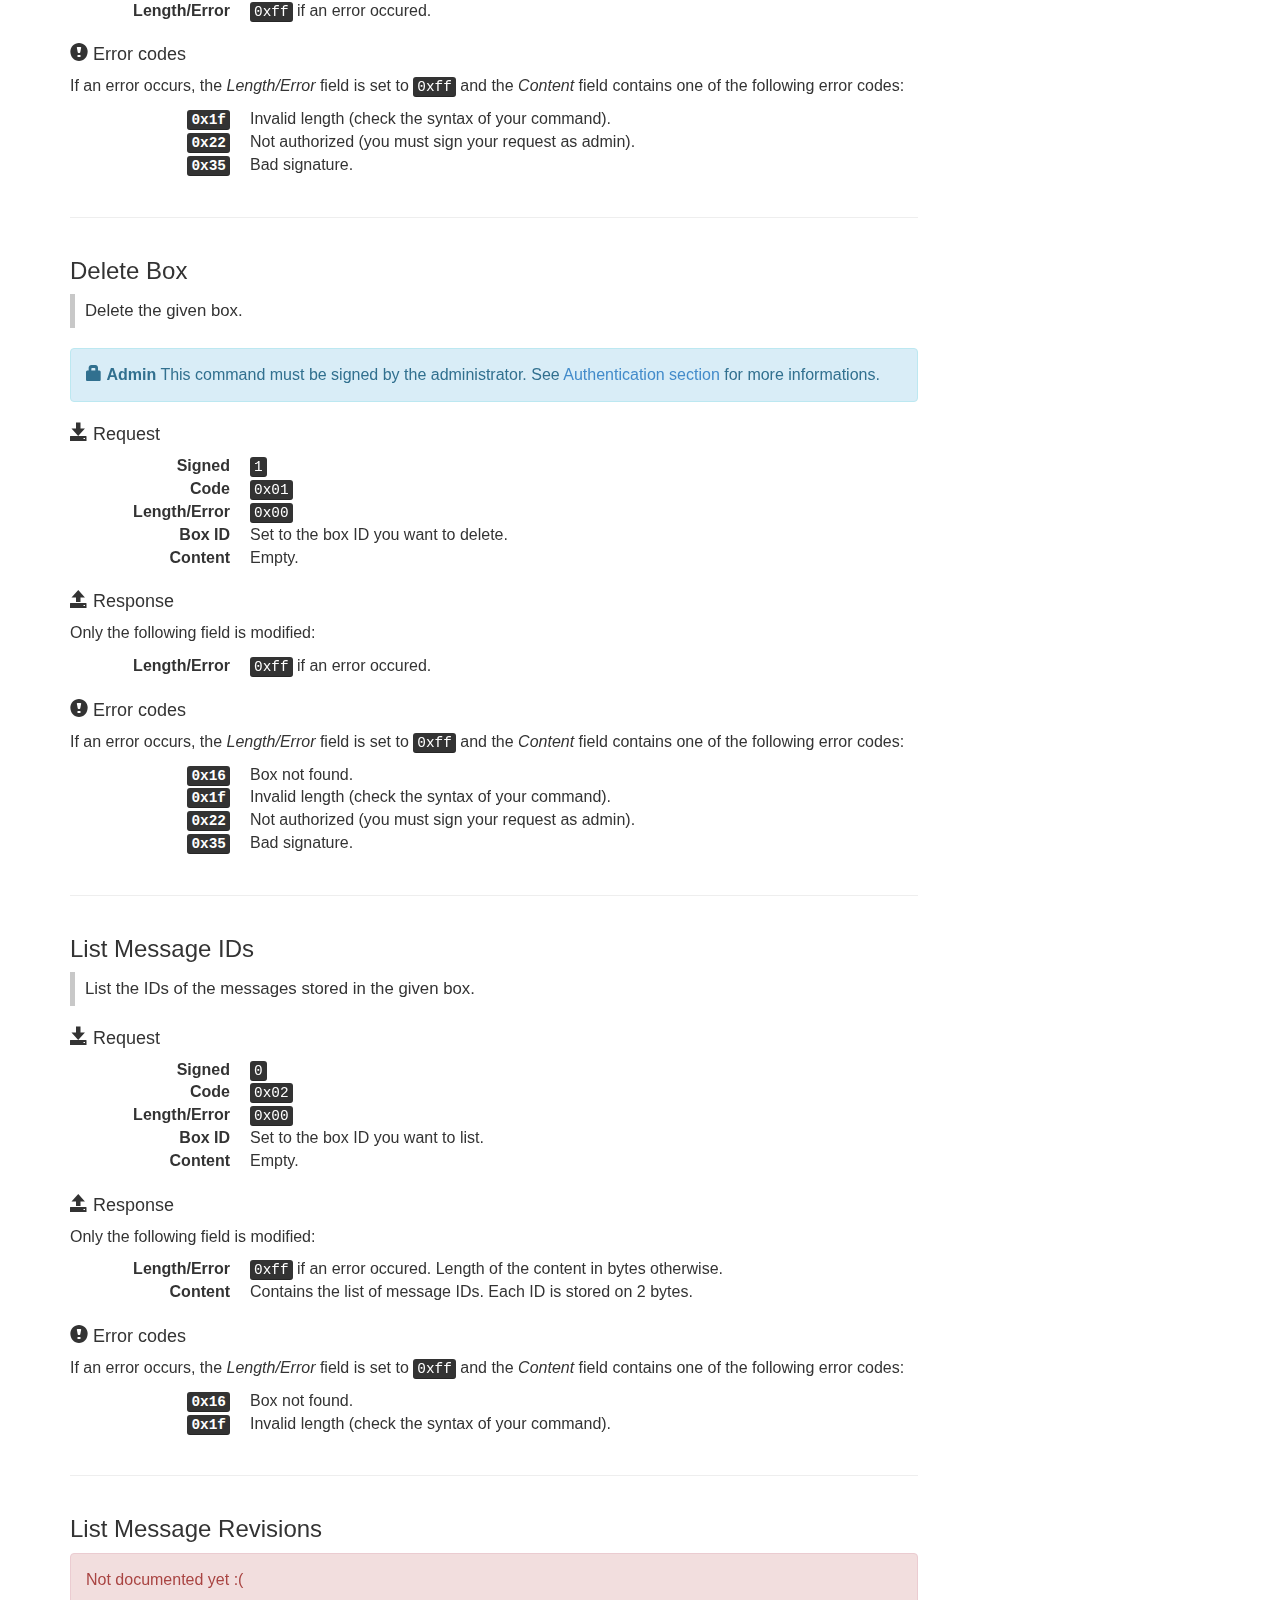
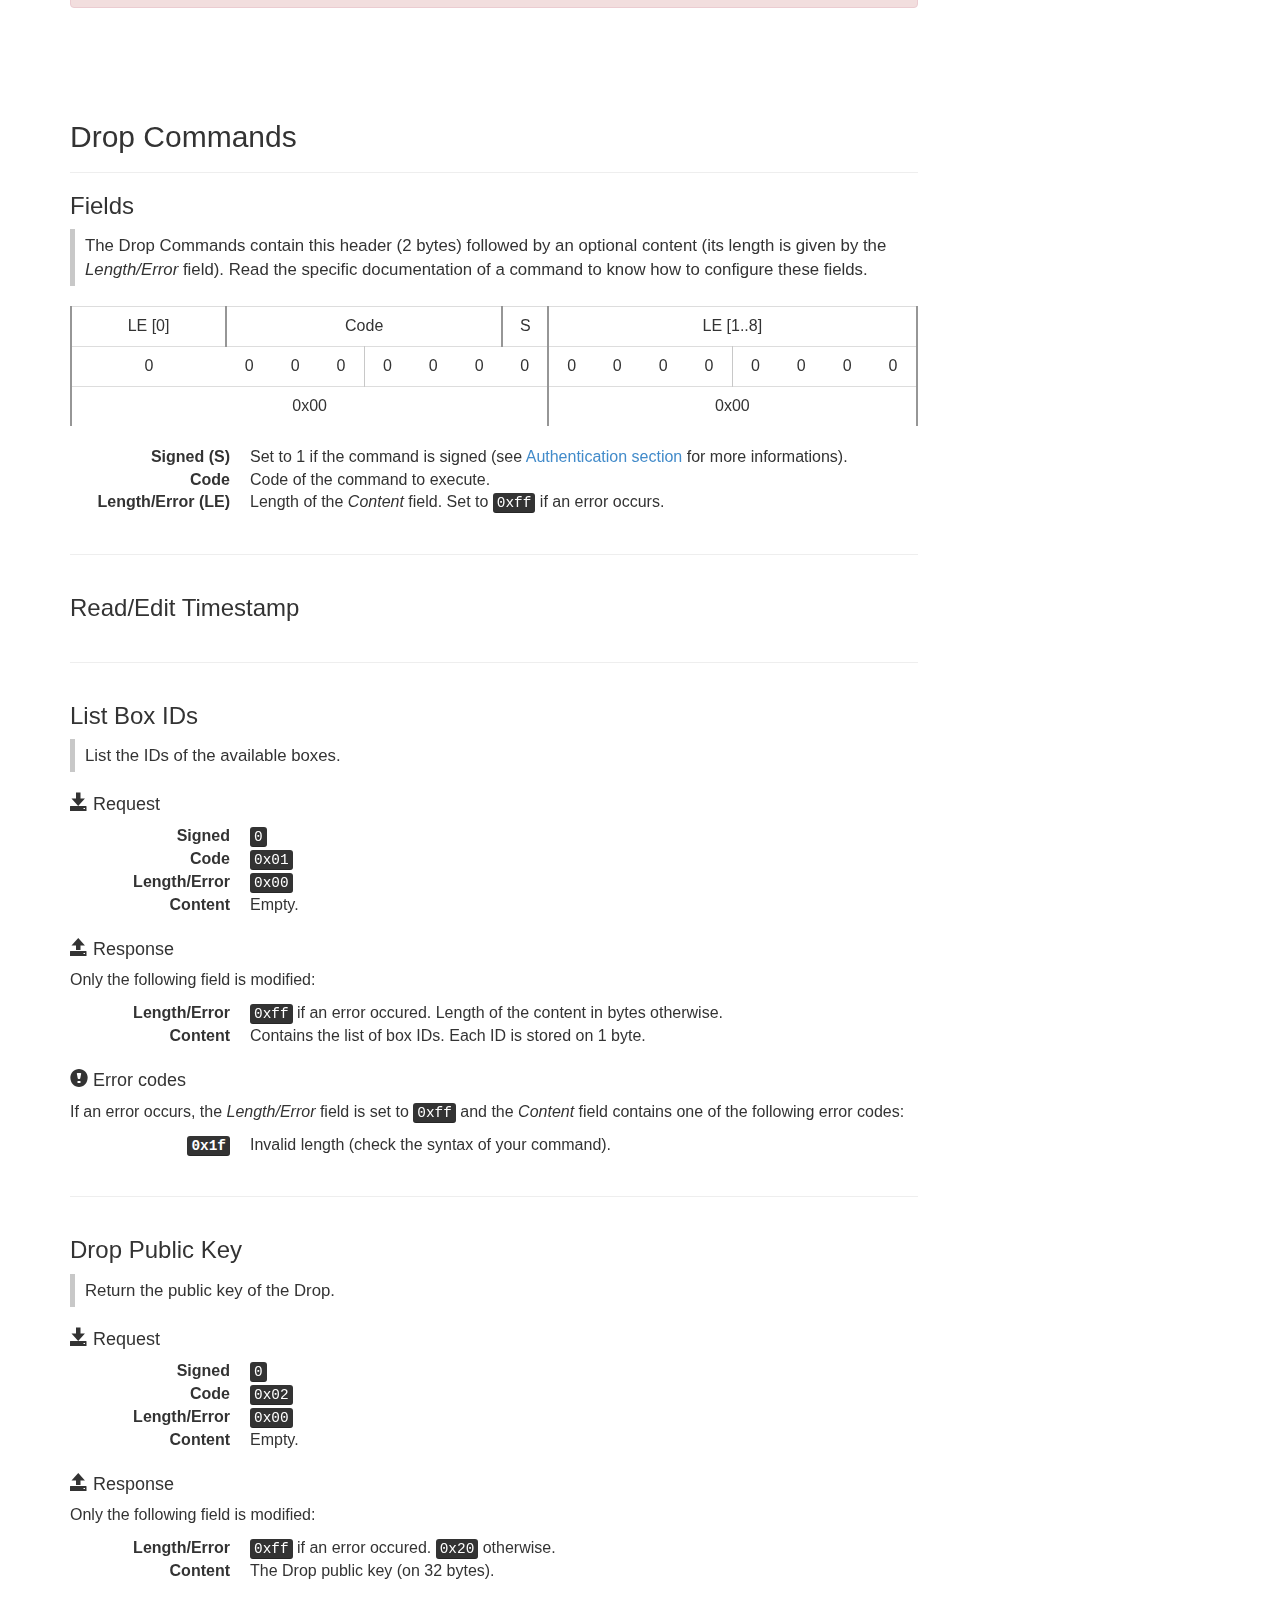
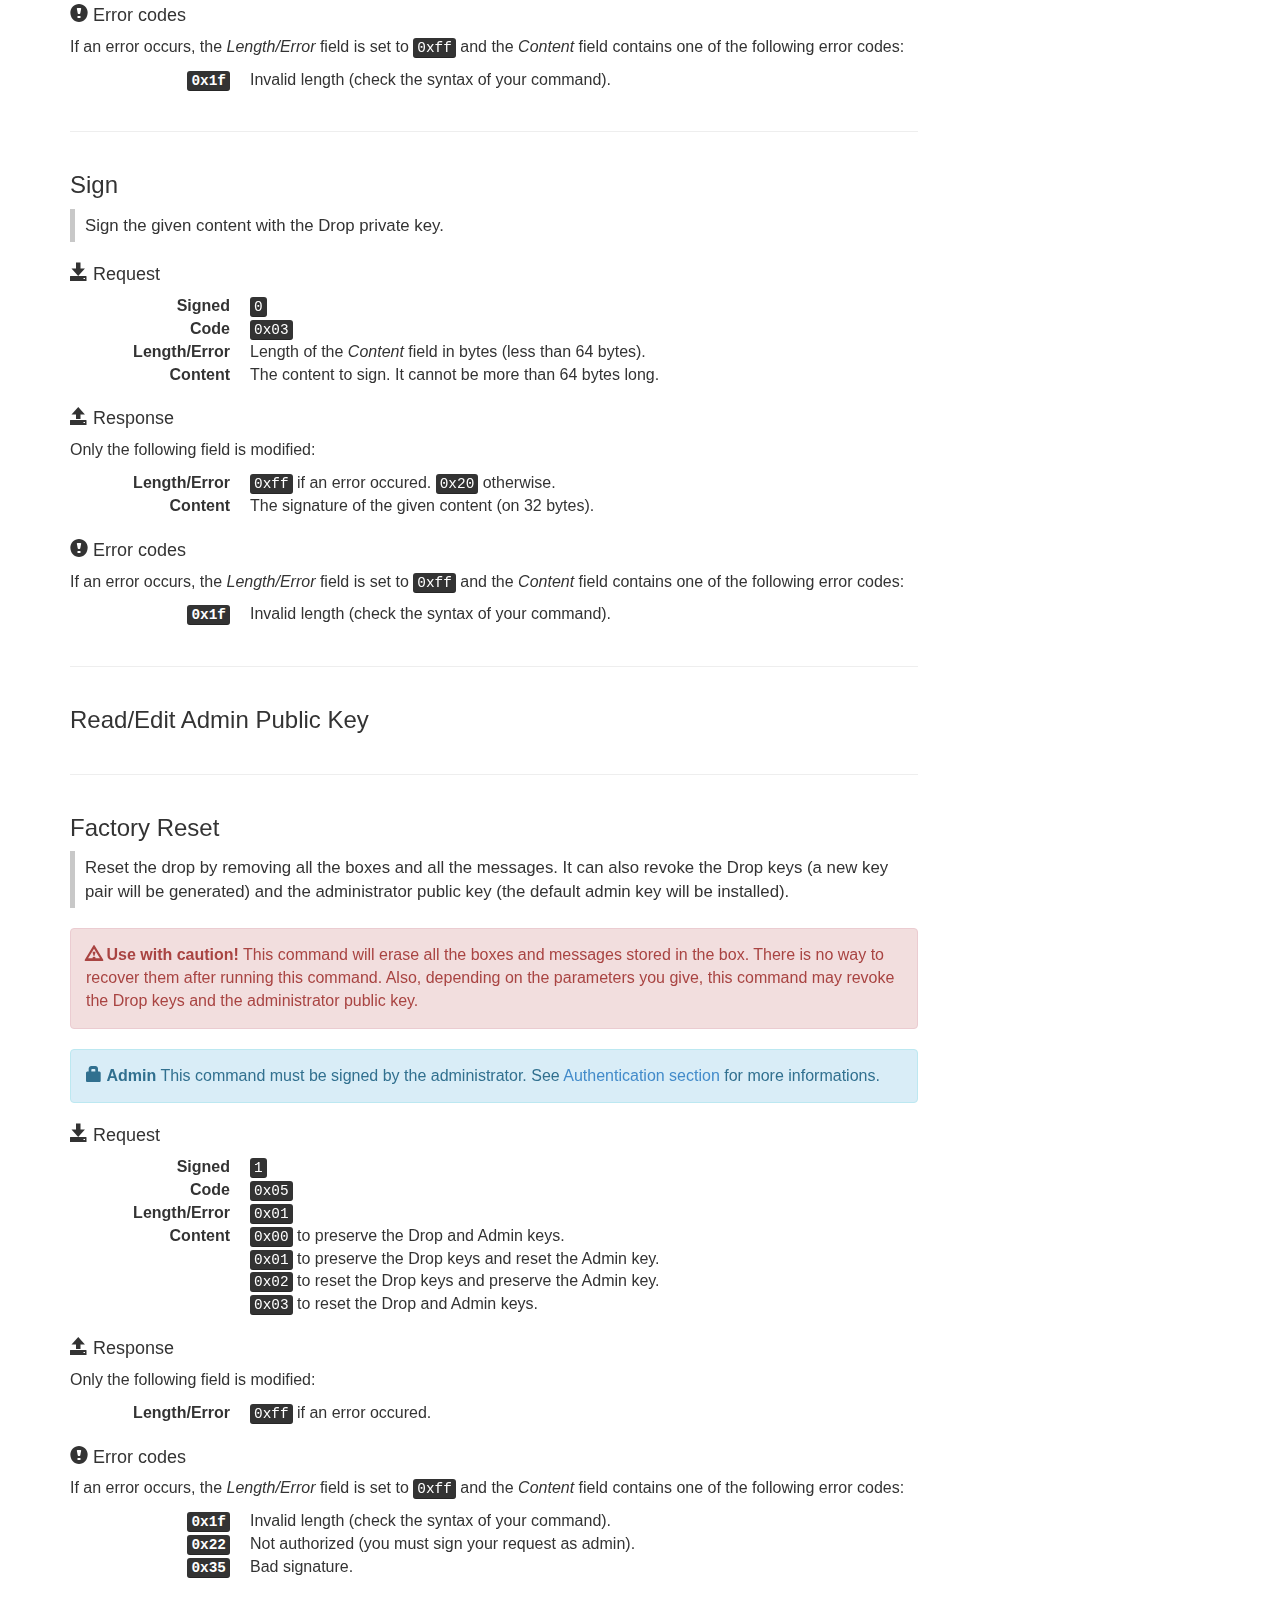
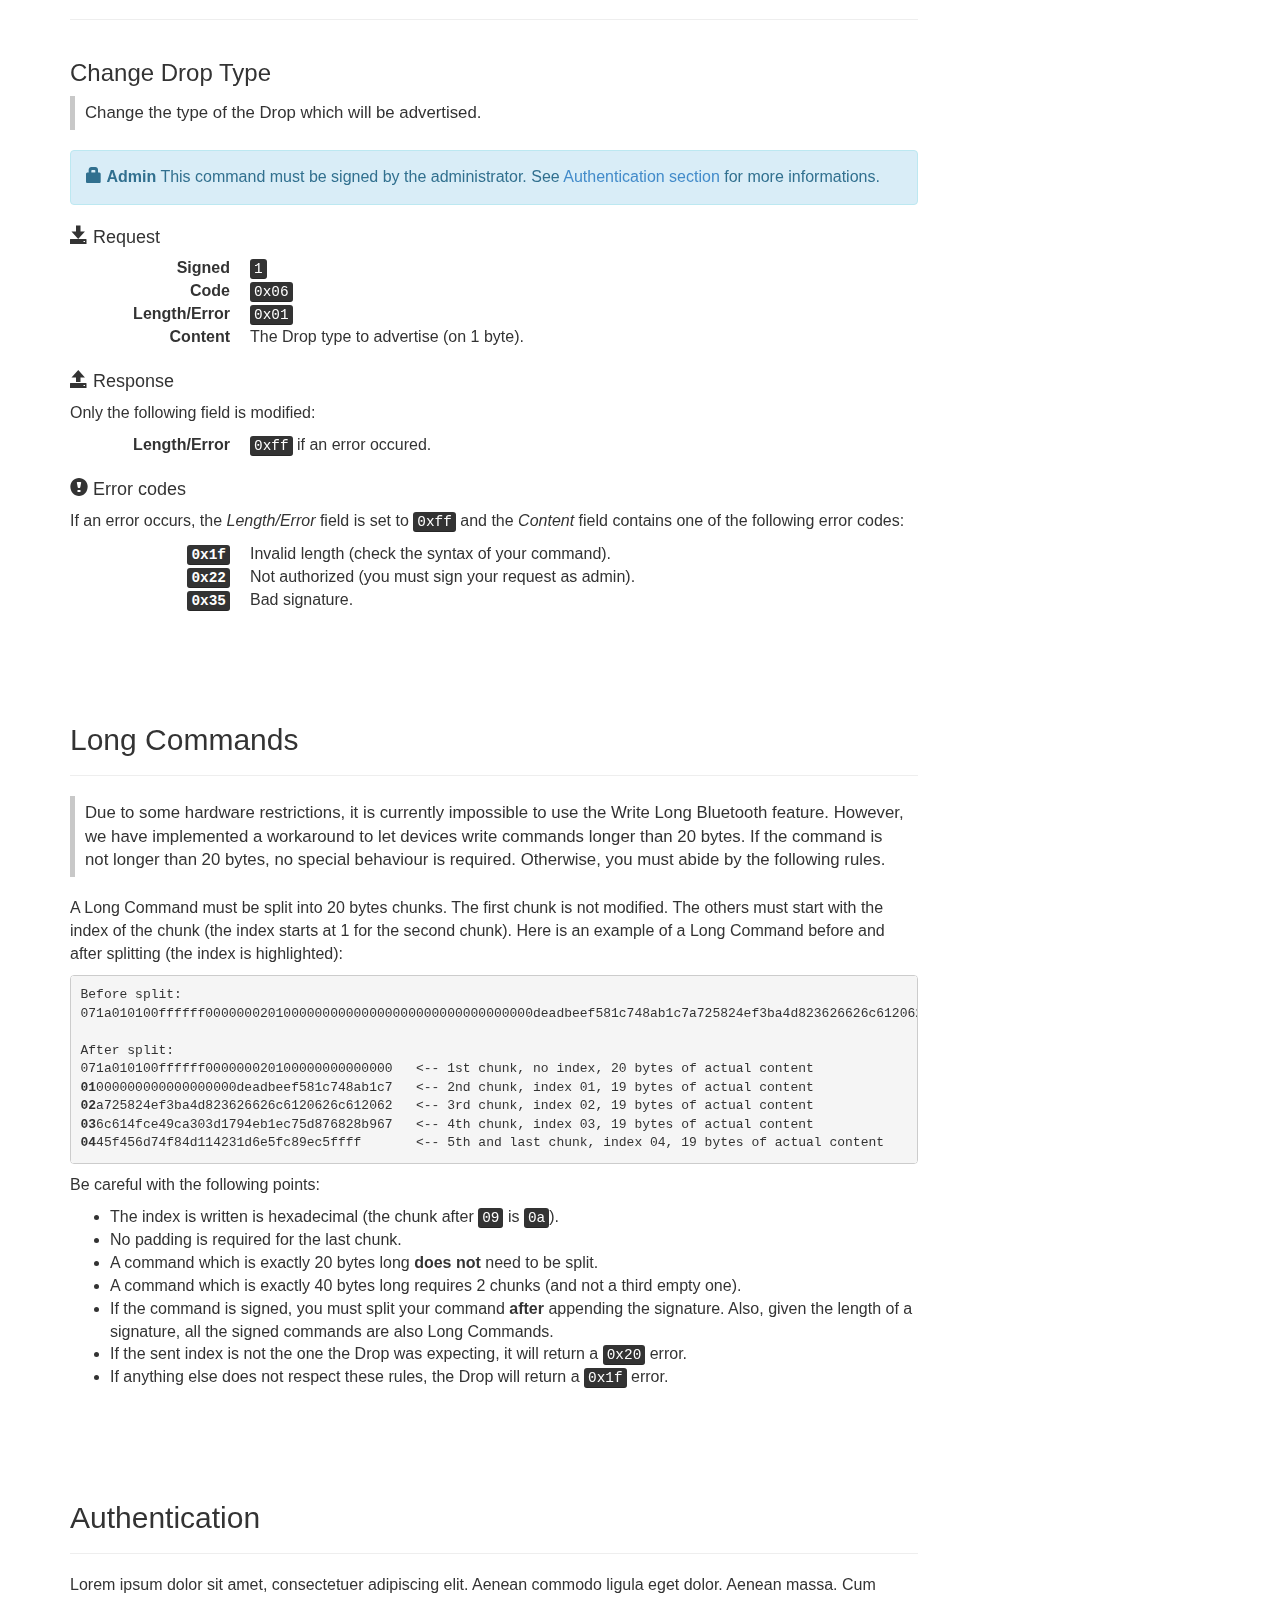
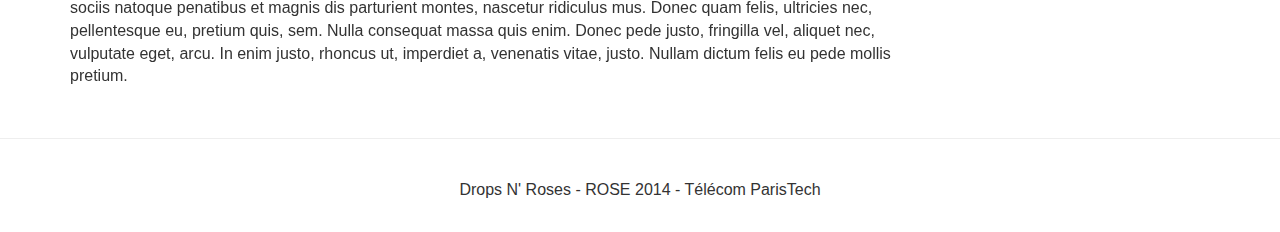
==== commit f1b33a31: "API doc: improve DropConf doc" ====
--- a/api.html
+++ b/api.html
@@ -377,7 +377,7 @@
 
           <p class="lead">Create a new box with the given ID.</p>
 
-          <div class="alert alert-warning"><i class="glyphicon glyphicon-lock"></i> <strong>Admin</strong> This command must be signed by the administrator. See <a href="#auth">Authentication section</a> for more informations.</div>
+          <div class="alert alert-info"><i class="glyphicon glyphicon-lock"></i> <strong>Admin</strong> This command must be signed by the administrator. See <a href="#auth">Authentication section</a> for more informations.</div>
 
           <h4><i class="glyphicon glyphicon-save"></i> Request</h4>
           <dl class="dl-horizontal">
@@ -440,7 +440,7 @@
 
           <p class="lead">Delete the given box.</p>
 
-          <div class="alert alert-warning"><i class="glyphicon glyphicon-lock"></i> <strong>Admin</strong> This command must be signed by the administrator. See <a href="#auth">Authentication section</a> for more informations.</div>
+          <div class="alert alert-info"><i class="glyphicon glyphicon-lock"></i> <strong>Admin</strong> This command must be signed by the administrator. See <a href="#auth">Authentication section</a> for more informations.</div>
 
           <h4><i class="glyphicon glyphicon-save"></i> Request</h4>
           <dl class="dl-horizontal">
@@ -672,7 +672,7 @@
 
           <div class="alert alert-danger"><i class="glyphicon glyphicon-warning-sign"></i> <strong>Use with caution!</strong> This command will erase all the boxes and messages stored in the box. There is no way to recover them after running this command. Also, depending on the parameters you give, this command may revoke the Drop keys and the administrator public key.</div>
 
-          <div class="alert alert-warning"><i class="glyphicon glyphicon-lock"></i> <strong>Admin</strong> This command must be signed by the administrator. See <a href="#auth">Authentication section</a> for more informations.</div>
+          <div class="alert alert-info"><i class="glyphicon glyphicon-lock"></i> <strong>Admin</strong> This command must be signed by the administrator. See <a href="#auth">Authentication section</a> for more informations.</div>
 
           <h4><i class="glyphicon glyphicon-save"></i> Request</h4>
           <dl class="dl-horizontal">
@@ -710,7 +710,7 @@
 
           <p class="lead">Change the type of the Drop which will be advertised.</p>
 
-          <div class="alert alert-warning"><i class="glyphicon glyphicon-lock"></i> <strong>Admin</strong> This command must be signed by the administrator. See <a href="#auth">Authentication section</a> for more informations.</div>
+          <div class="alert alert-info"><i class="glyphicon glyphicon-lock"></i> <strong>Admin</strong> This command must be signed by the administrator. See <a href="#auth">Authentication section</a> for more informations.</div>
 
           <h4><i class="glyphicon glyphicon-save"></i> Request</h4>
           <dl class="dl-horizontal">
--- a/css/main.css
+++ b/css/main.css
@@ -83,7 +83,11 @@
 }
 
 .lead {
-  font-size: 1em;
+  font-size: 1.05em;
   border-left: 5px solid rgb(200,200,200);
   padding: 5px 10px;
+}
+
+kbd {
+  white-space: nowrap
 }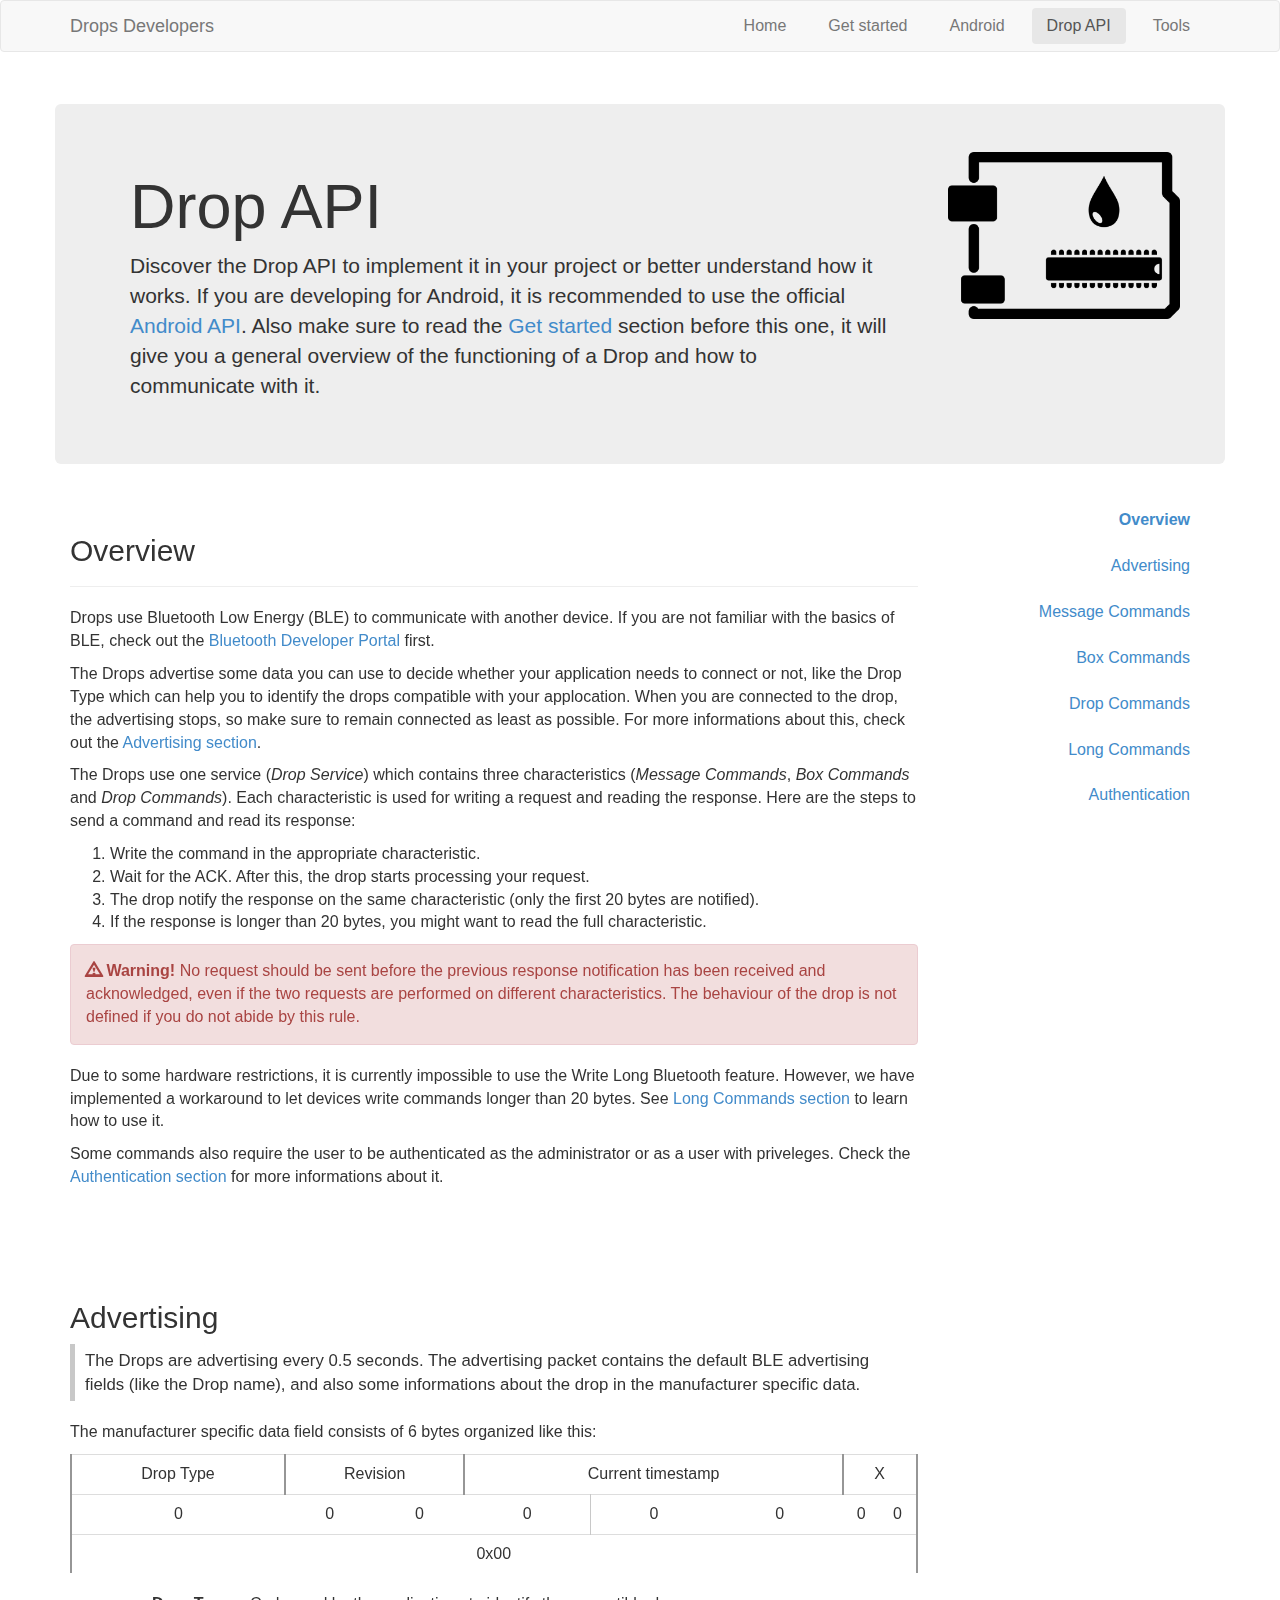
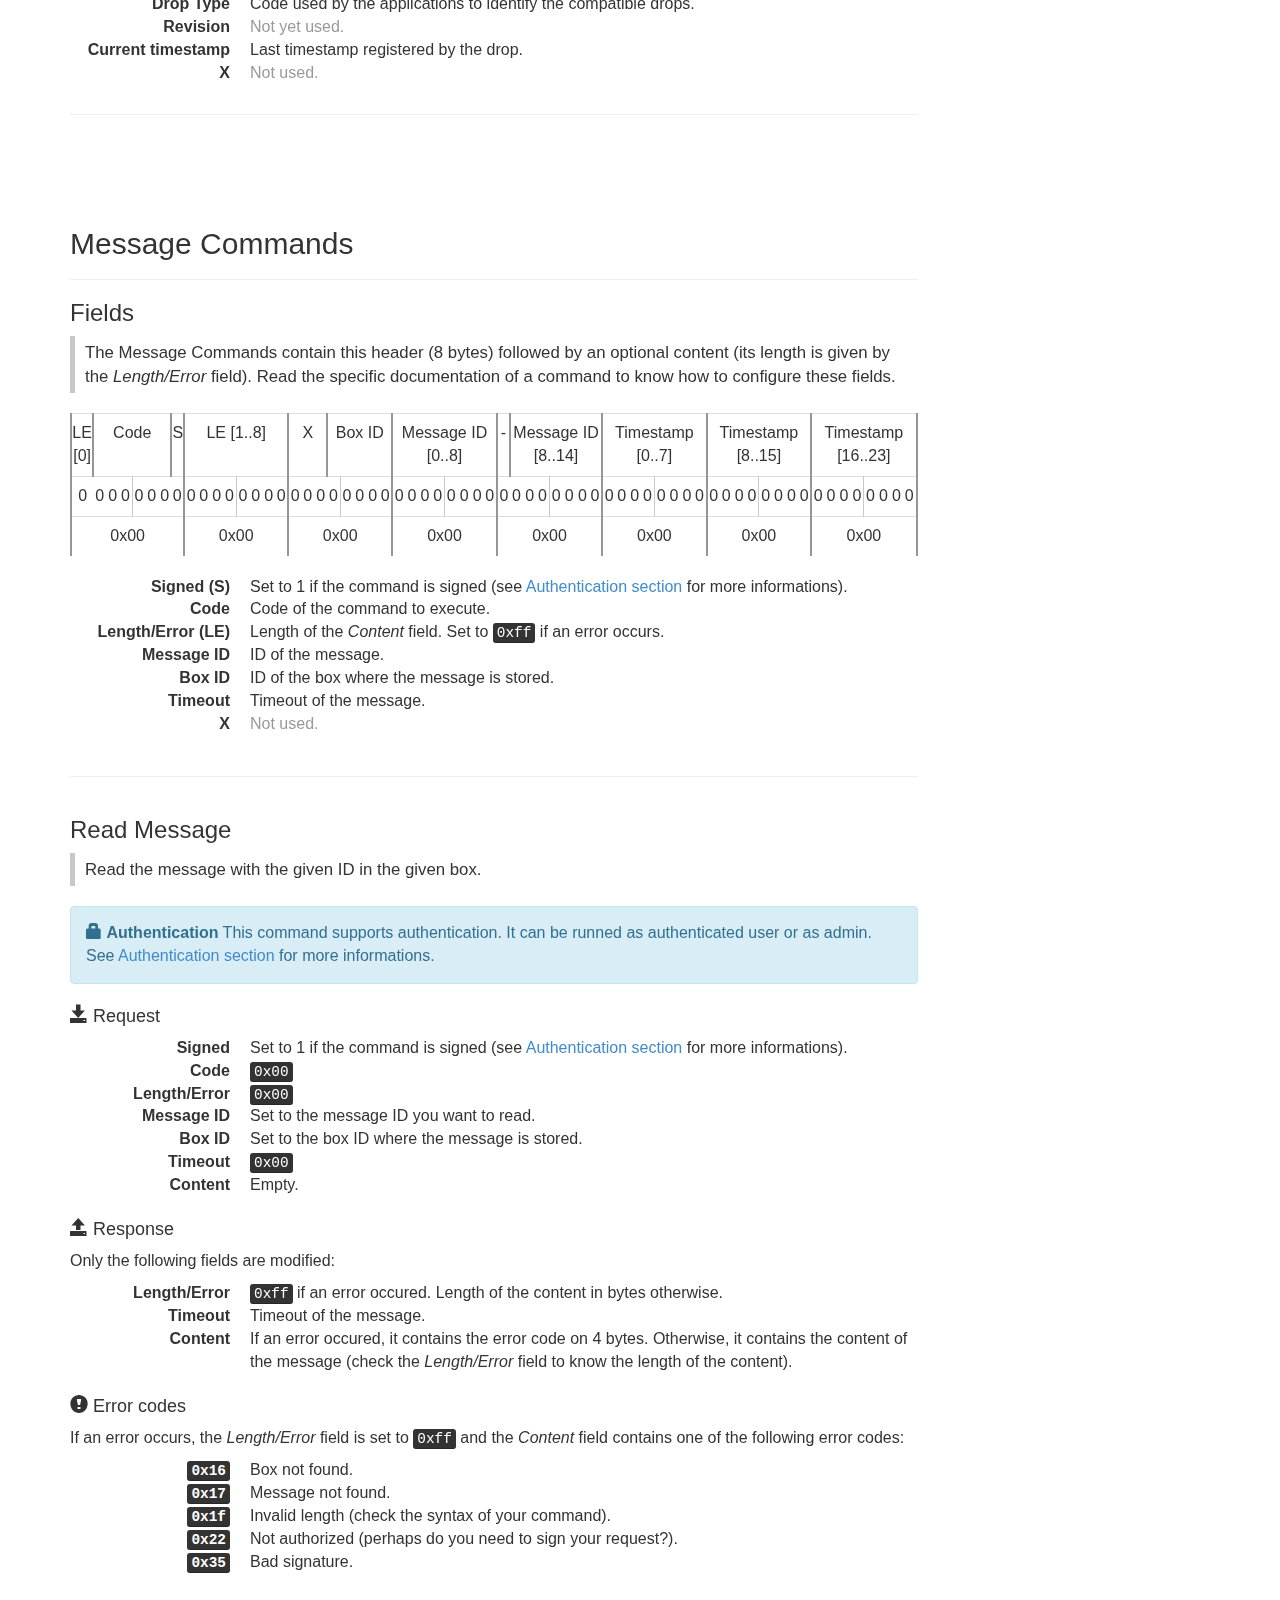
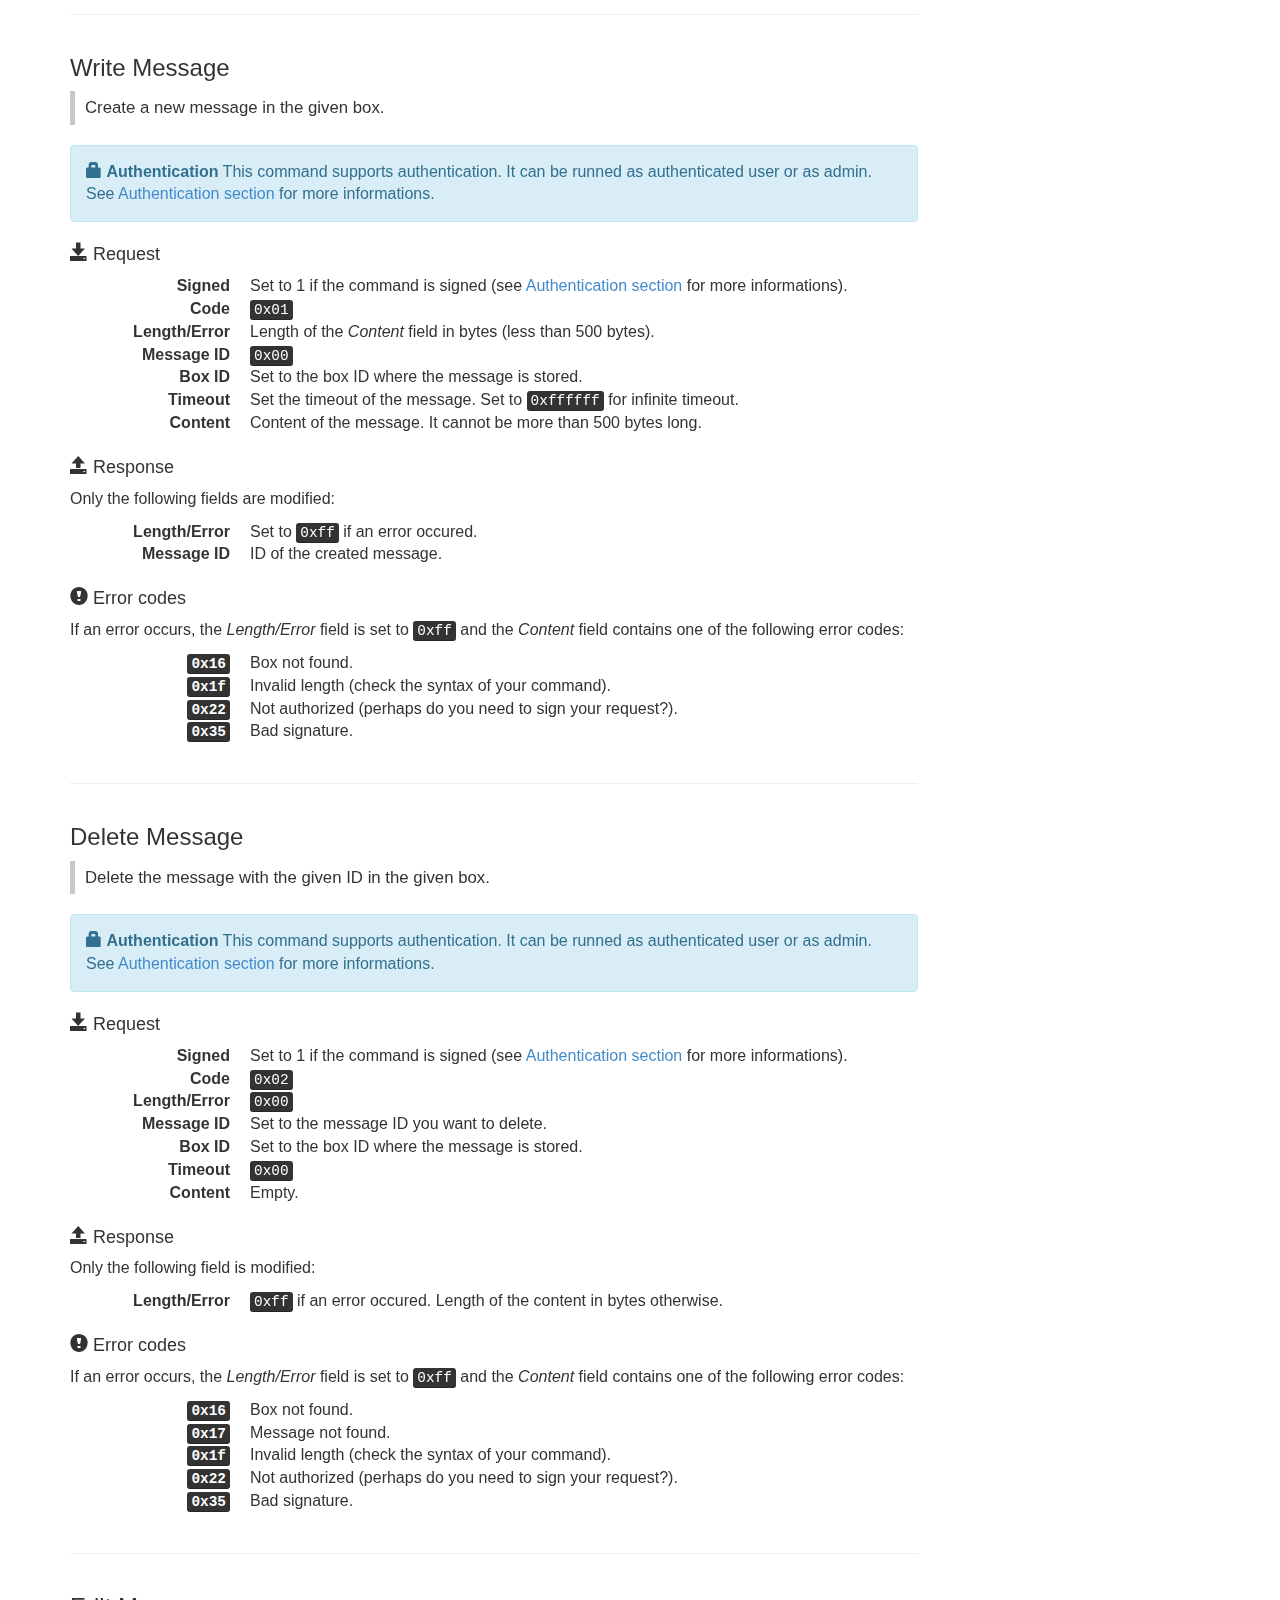
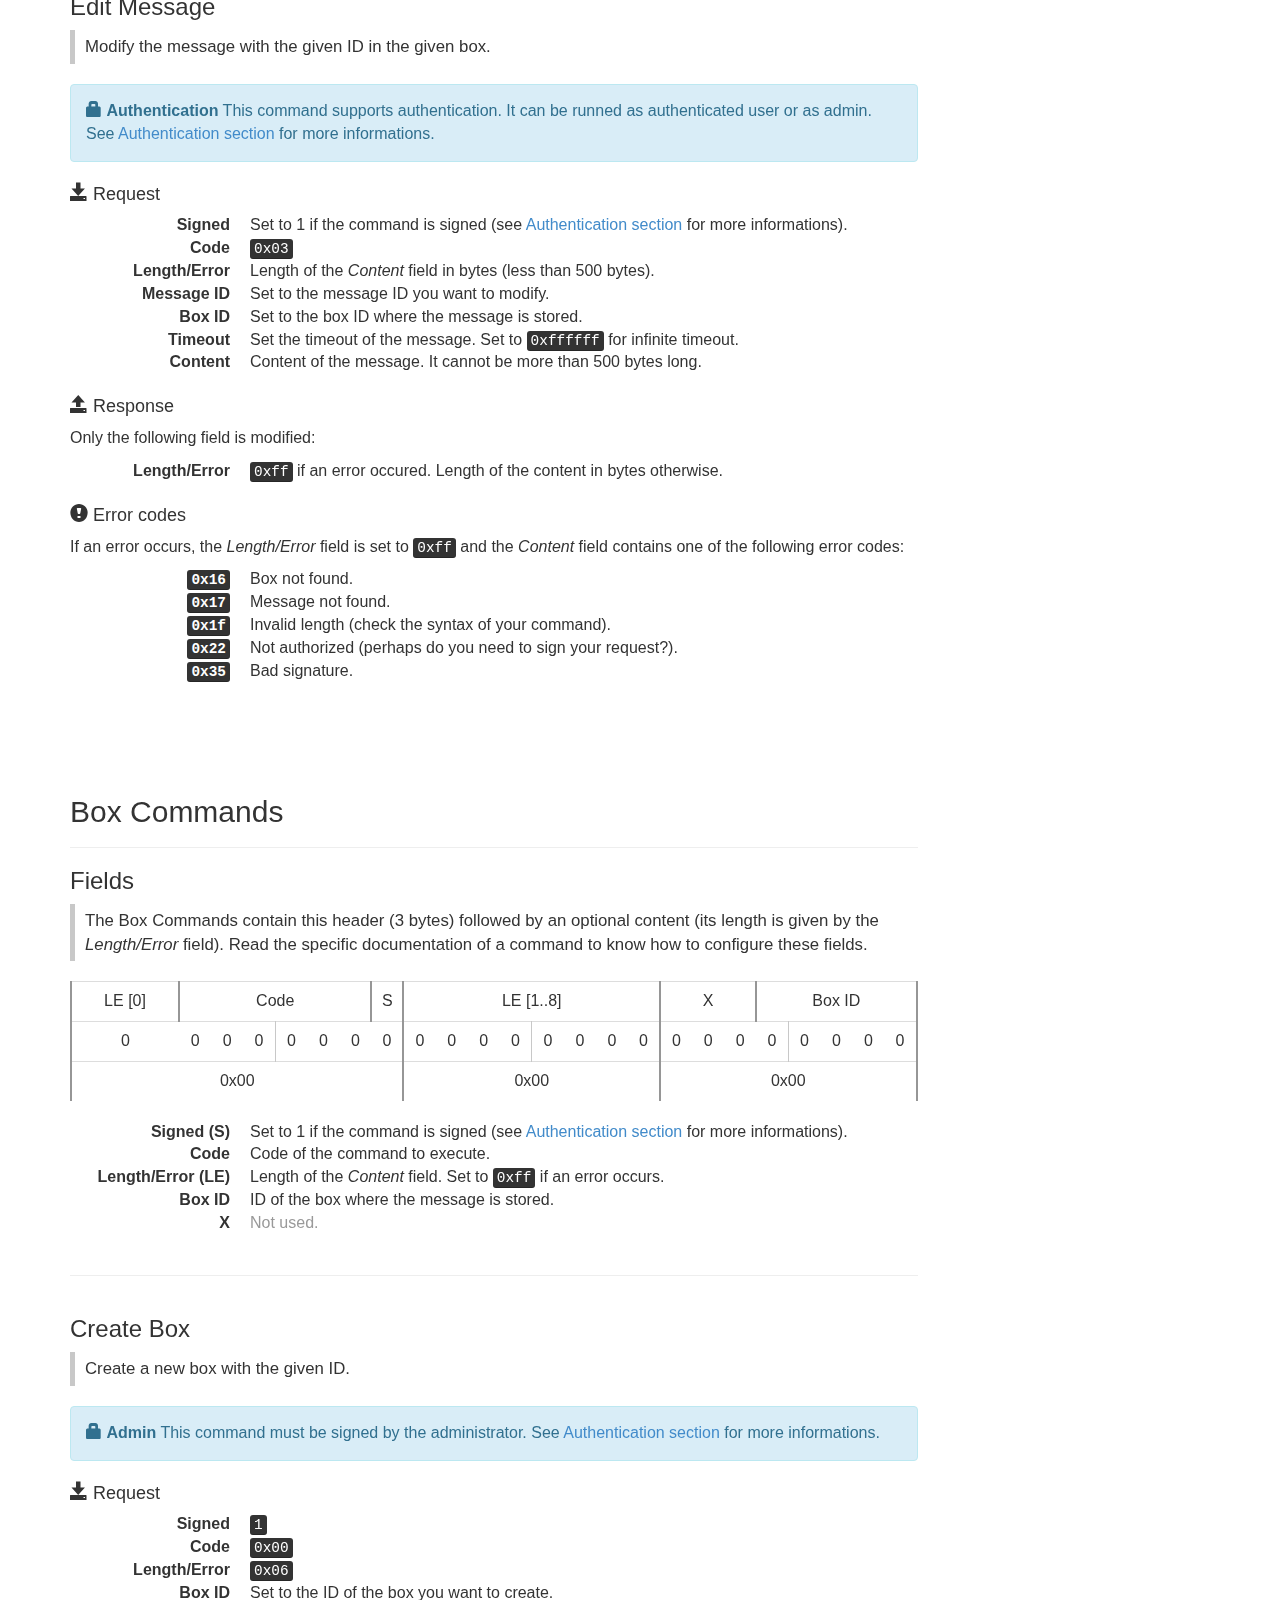
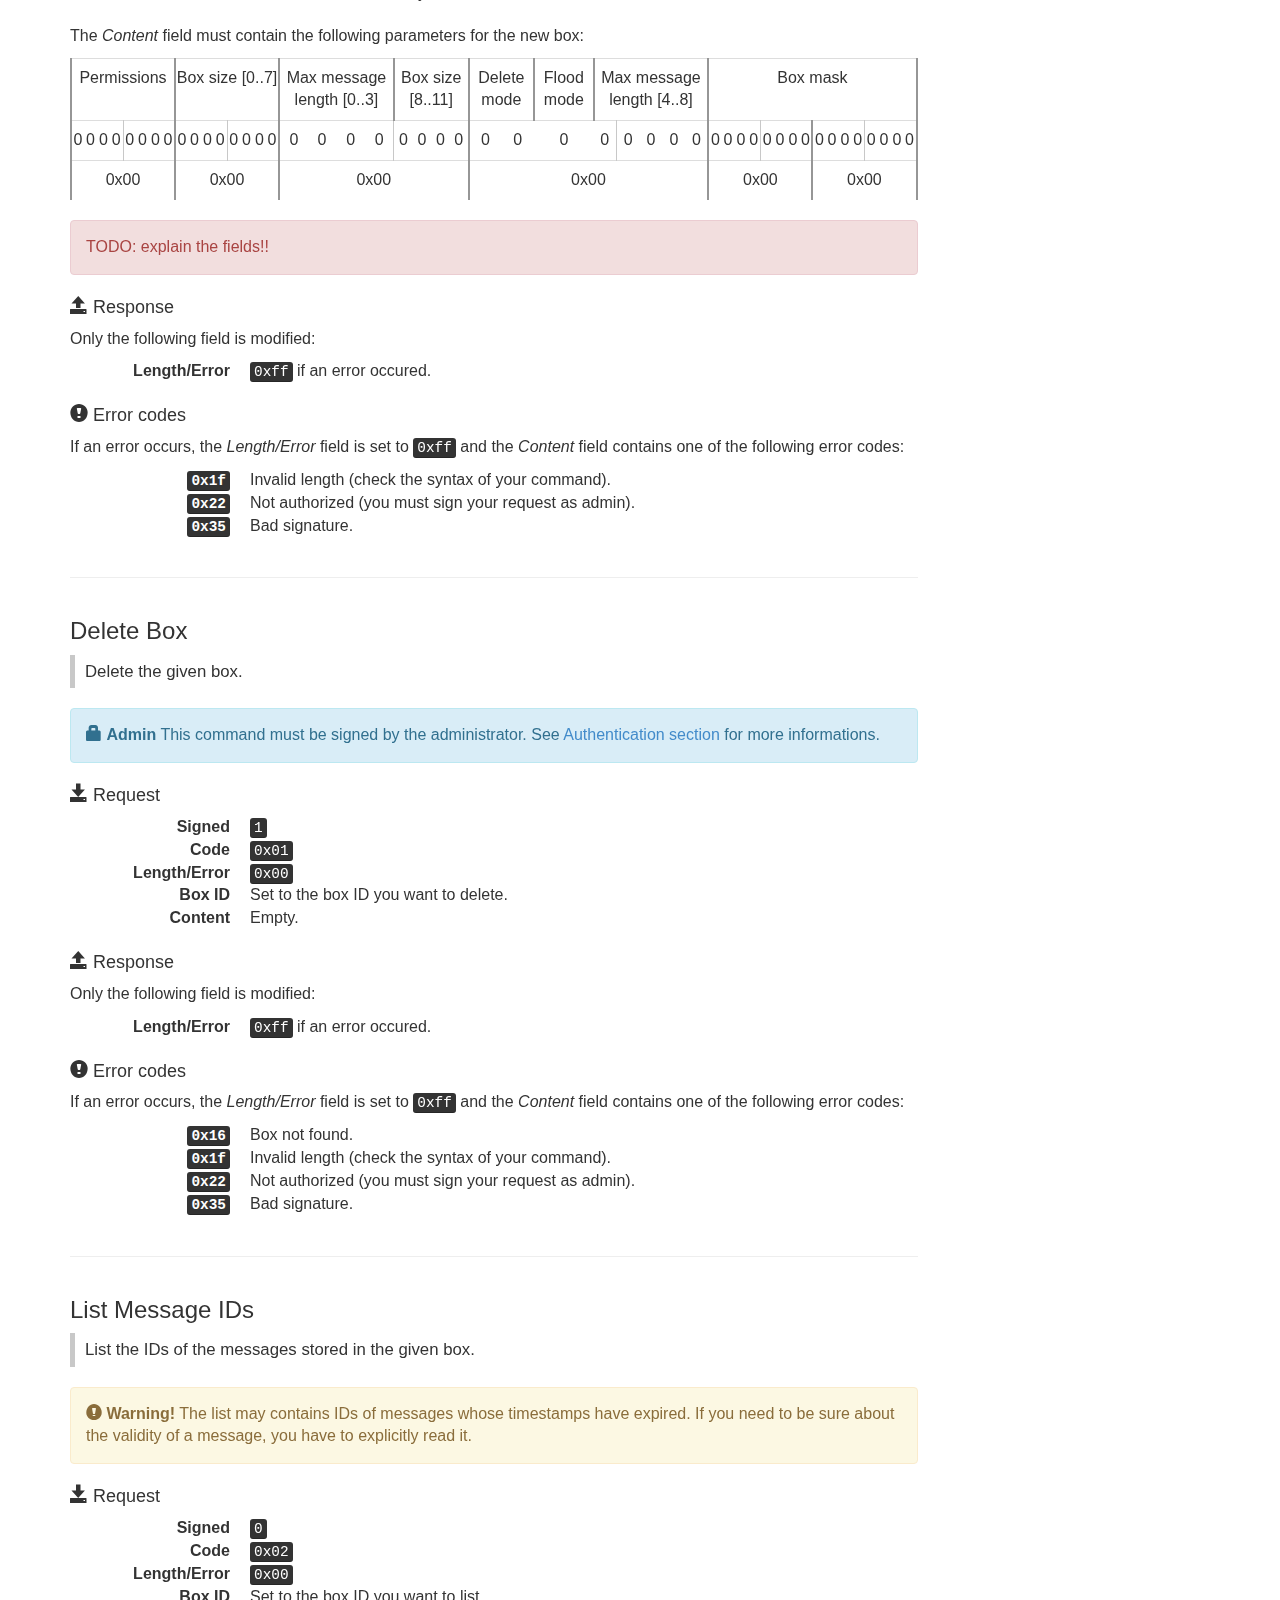
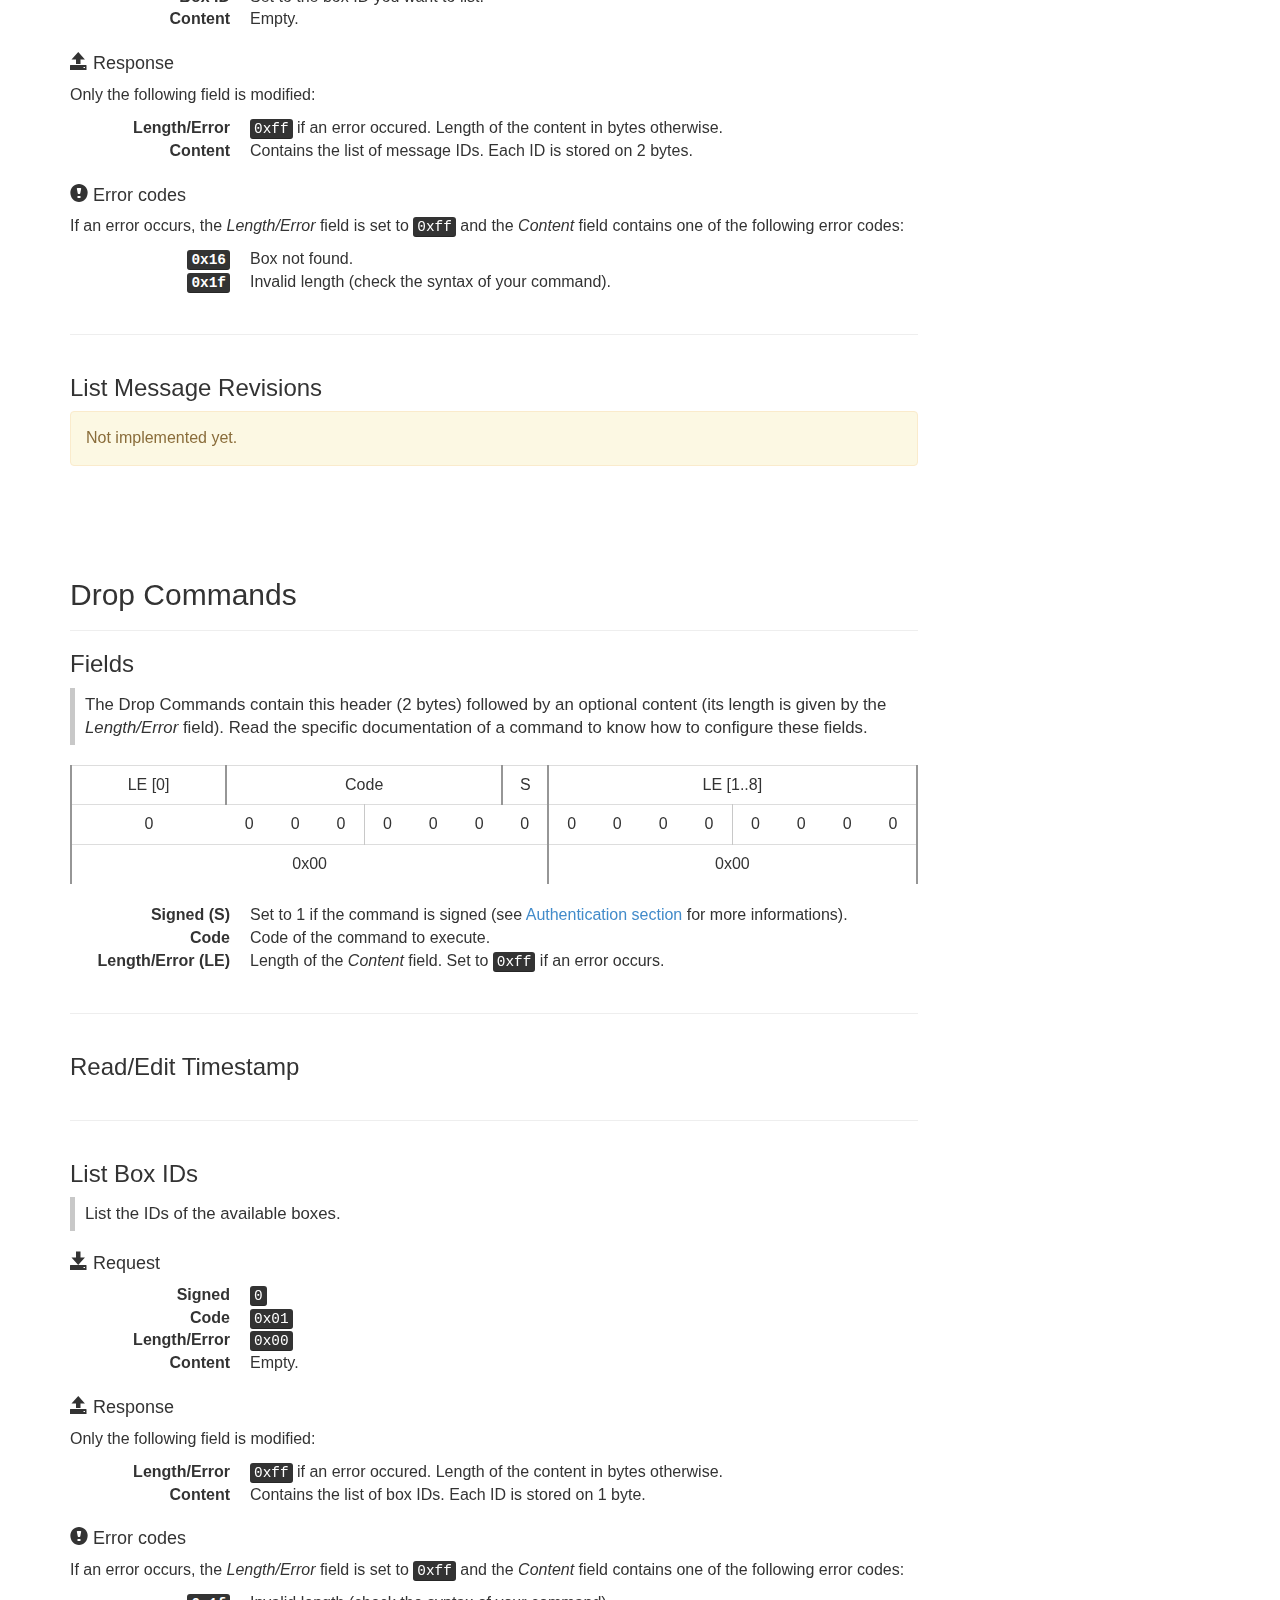
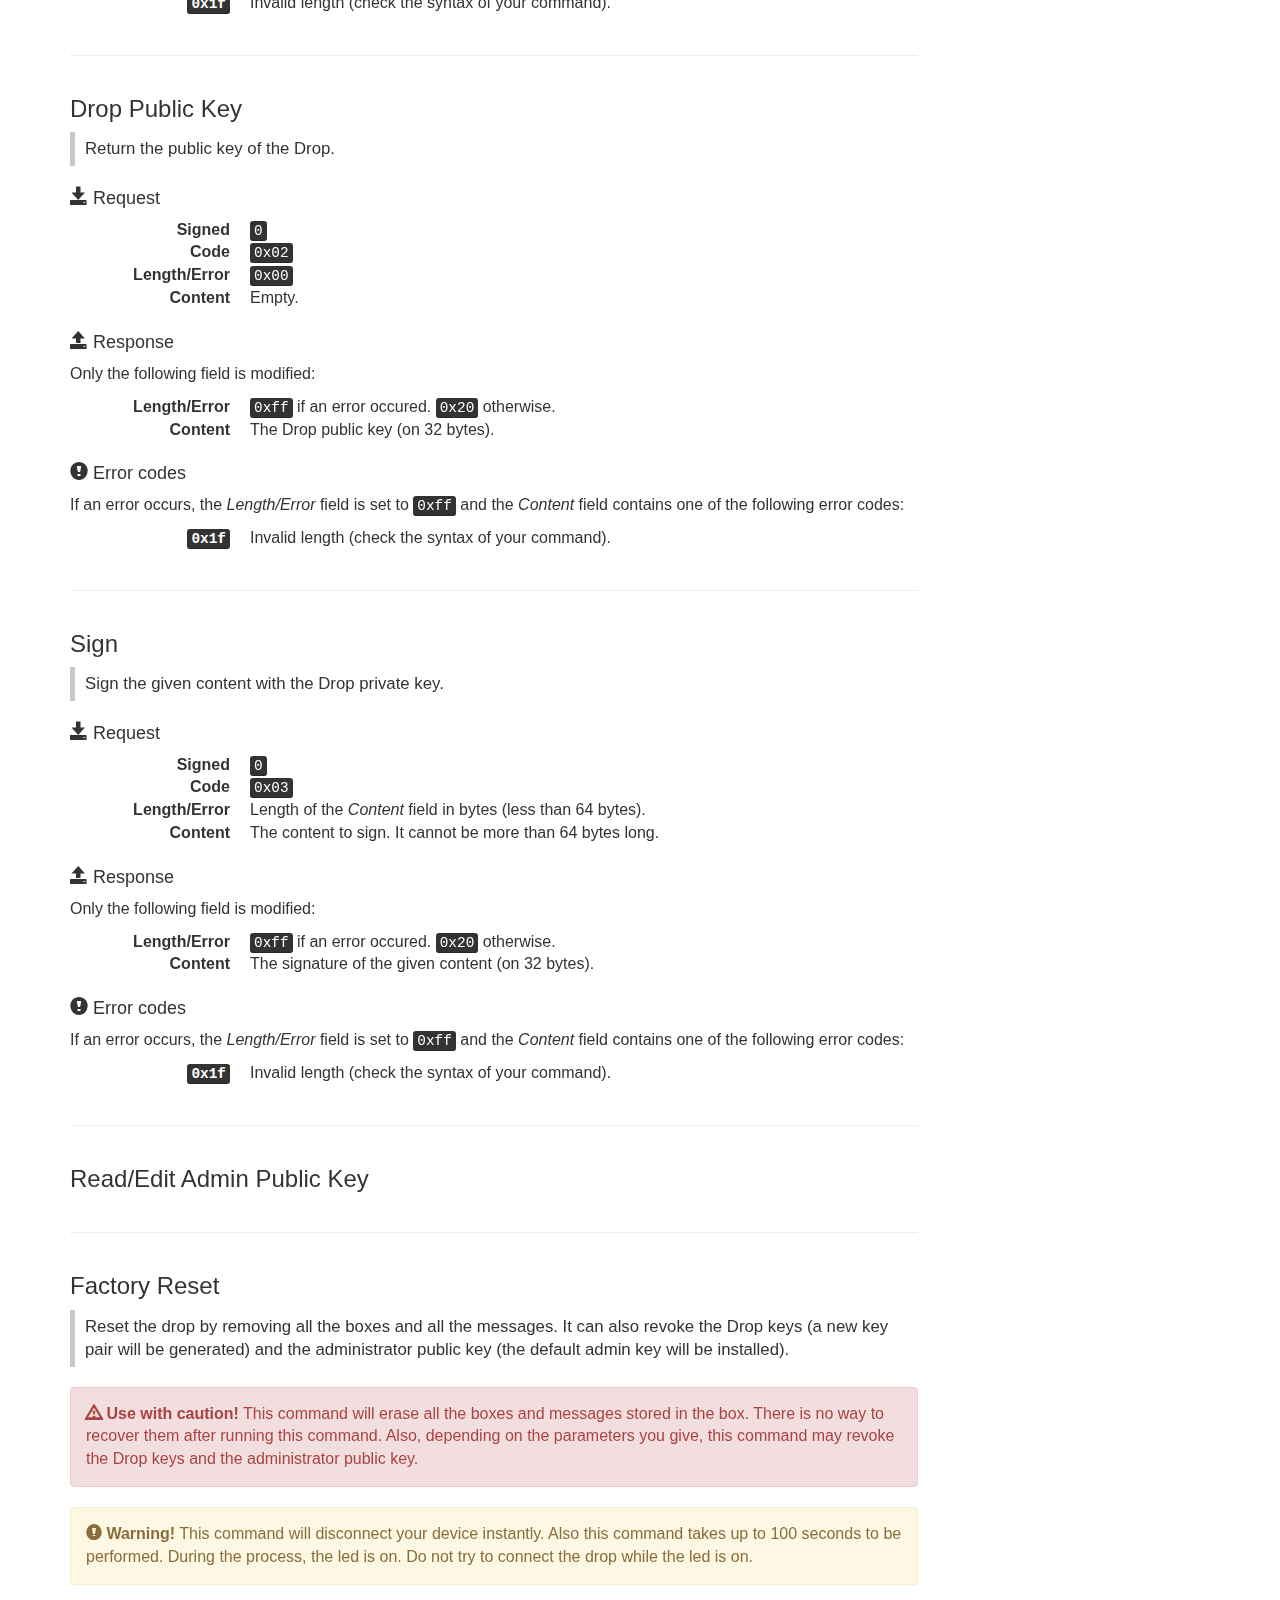
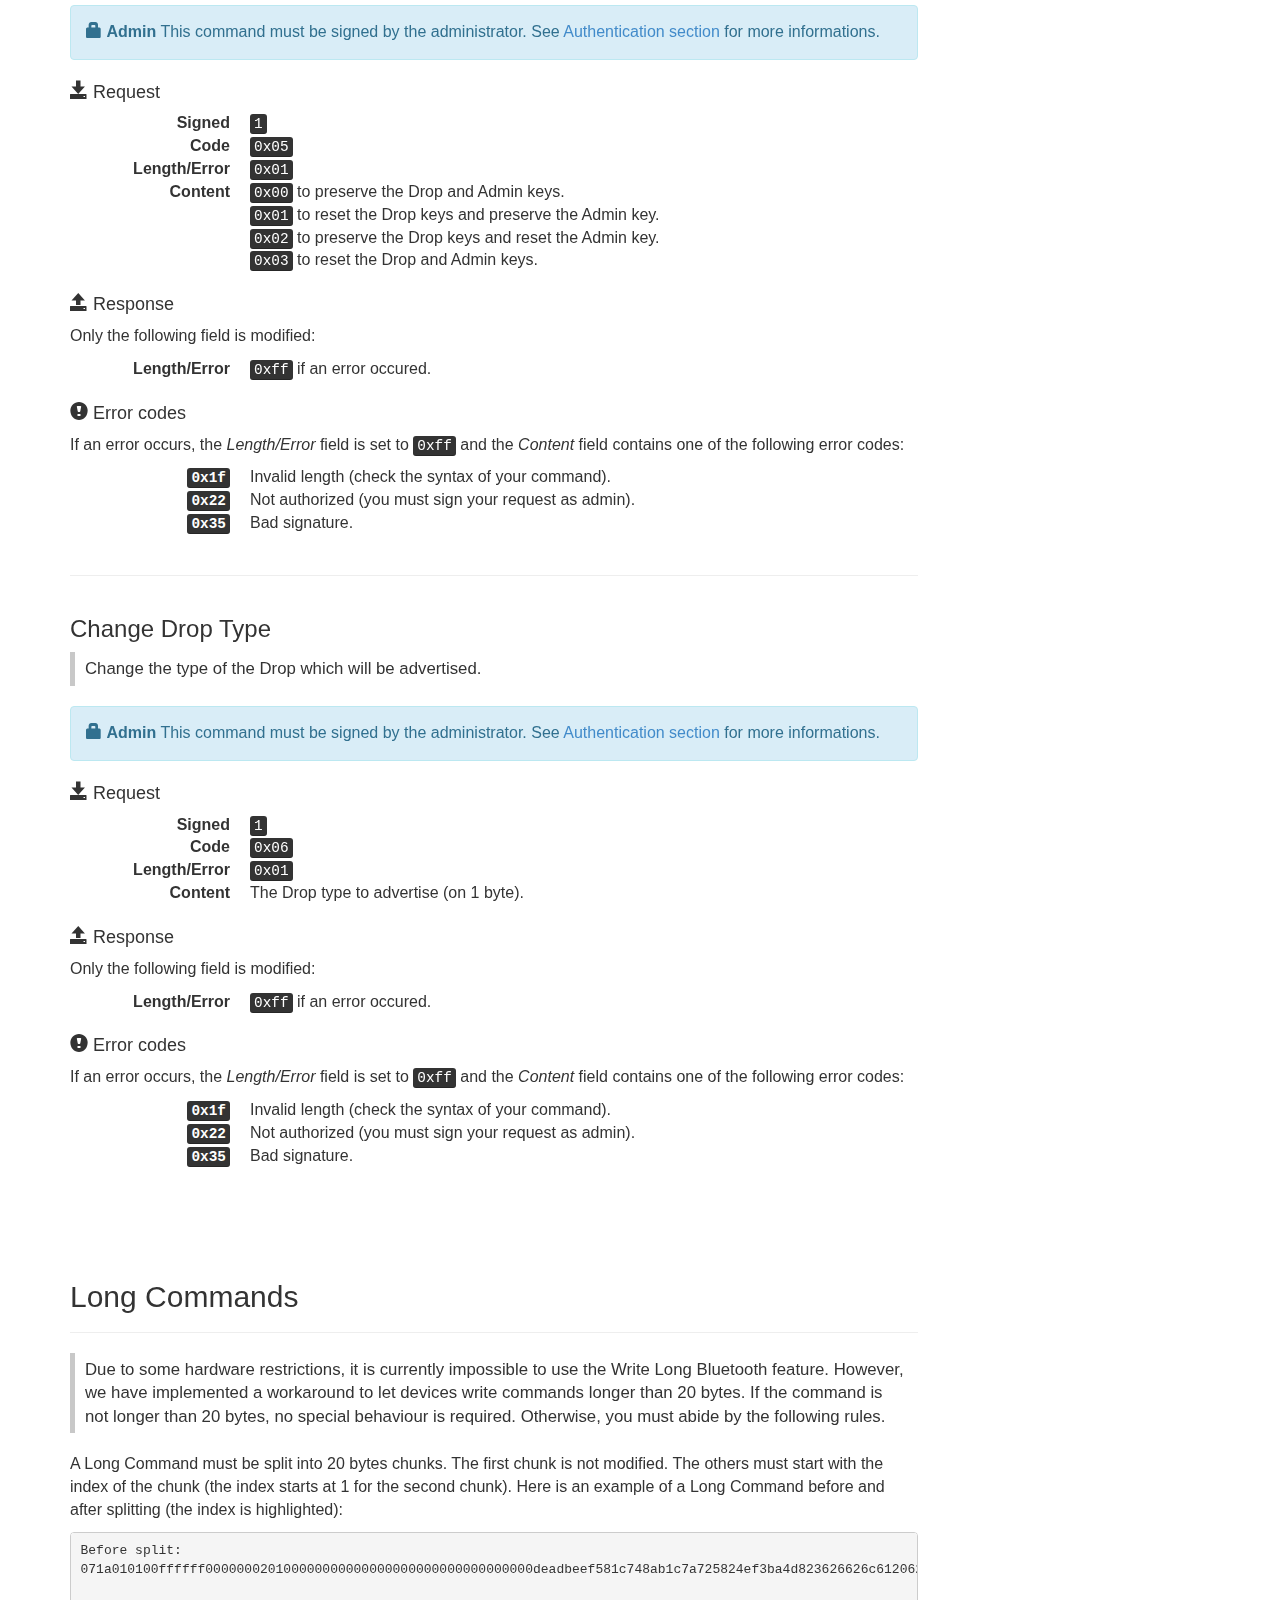
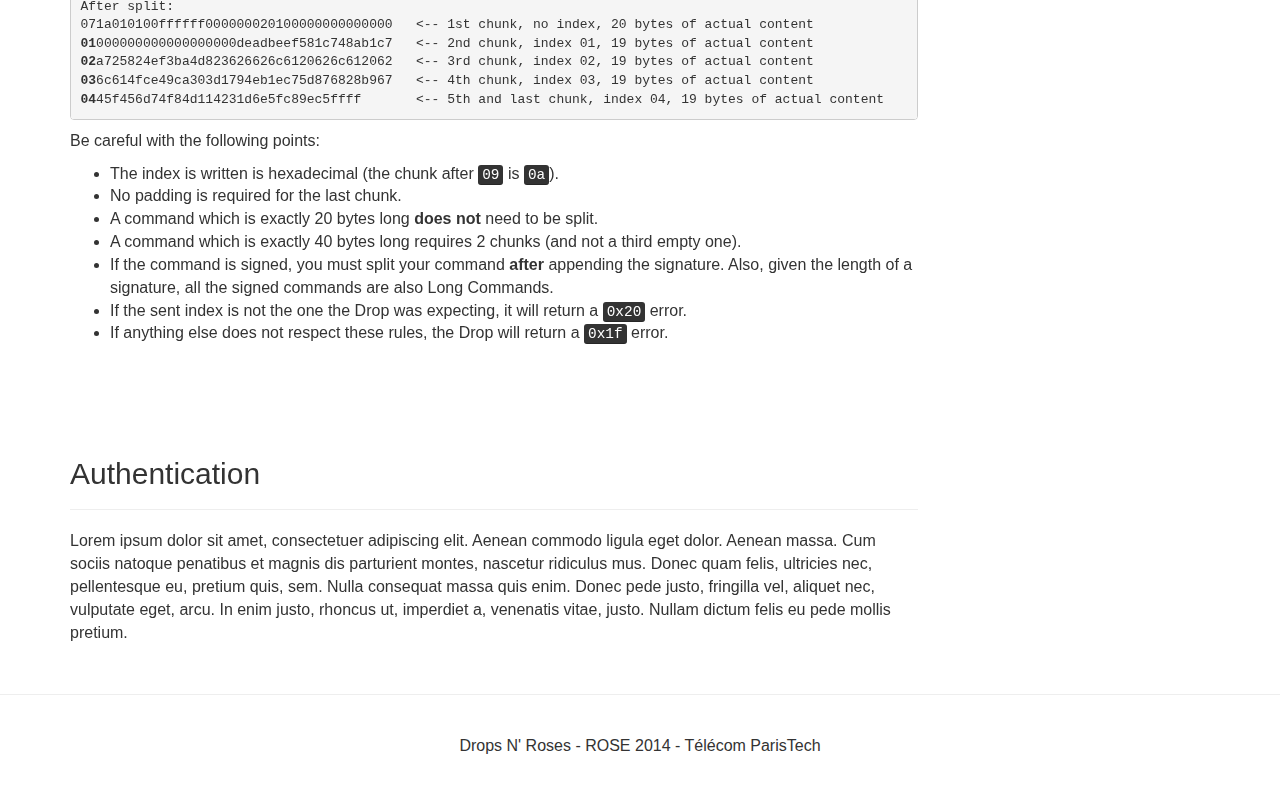
==== commit 3443abd5: "update documentation" ====
--- a/api.html
+++ b/api.html
@@ -84,6 +84,37 @@
 
           <div class="page-header">
             <h2 id="advertising">Advertising</h2>
+
+            <p class="lead">The Drops are advertising every 0.5 seconds. The advertising packet contains the default BLE advertising fields (like the Drop name), and also some informations about the drop in the manufacturer specific data.</p>
+            <p>The manufacturer specific data field consists of 6 bytes organized like this:</p>
+
+            <table class="table fields">
+            <tr class="field-names">
+              <td>Drop Type</td>
+              <td colspan="2">Revision</td>
+              <td colspan="3">Current timestamp</td>
+              <td colspan="2">X</td>
+            </tr>
+            <tr class="binary">
+              <td>0</td><td>0</td><td>0</td><td>0</td><td>0</td><td>0</td><td>0</td><td>0</td>
+            </tr>
+            <tr class="hex">
+              <td colspan="8">0x00</td>
+            </tr>
+          </table>
+
+          <dl class="dl-horizontal">
+            <dt>Drop Type</dt>
+            <dd>Code used by the applications to identify the compatible drops.</dd>
+            <dt>Revision</dt>
+            <dd><span class="text-muted">Not yet used.</span></dd>
+            <dt>Current timestamp</dt>
+            <dd>Last timestamp registered by the drop.</dd>
+            <dt>X</dt>
+            <dd><span class="text-muted">Not used.</span></dd>
+          </dl>
+
+
           </div>
 
 
@@ -101,7 +132,7 @@
               <td colspan="6">Code</td>
               <td>S</td>
               <td colspan="8">LE [1..8]</td>
-              <td colspan="3">-</td>
+              <td colspan="3">X</td>
               <td colspan="5">Box ID</td>
               <td colspan="8">Message ID [0..8]</td>
               <td>-</td>
@@ -131,8 +162,8 @@
             <dd>ID of the box where the message is stored.</dd>
             <dt>Timeout</dt>
             <dd>Timeout of the message.</dd>
-            <dt>-</dt>
-            <dd>Not used.</dd>
+            <dt>X</dt>
+            <dd><span class="text-muted">Not used.</span></dd>
           </dl>
 
           <hr />
@@ -347,7 +378,7 @@
               <td colspan="6">Code</td>
               <td>S</td>
               <td colspan="8">LE [1..8]</td>
-              <td colspan="3">-</td>
+              <td colspan="3">X</td>
               <td colspan="5">Box ID</td>
             </tr>
             <tr class="binary">
@@ -367,8 +398,8 @@
             <dd>Length of the <em>Content</em> field. Set to <kbd>0xff</kbd> if an error occurs.</dd>
             <dt>Box ID</dt>
             <dd>ID of the box where the message is stored.</dd>
-            <dt>-</dt>
-            <dd>Not used.</dd>
+            <dt>X</dt>
+            <dd><span class="text-muted">Not used.</span></dd>
           </dl>
 
           <hr />
@@ -482,6 +513,8 @@
 
           <p class="lead">List the IDs of the messages stored in the given box.</p>
 
+          <div class="alert alert-warning"><i class="glyphicon glyphicon-exclamation-sign"></i> <strong>Warning!</strong> The list may contains IDs of messages whose timestamps have expired. If you need to be sure about the validity of a message, you have to explicitly read it.</div>
+
           <h4><i class="glyphicon glyphicon-save"></i> Request</h4>
           <dl class="dl-horizontal">
             <dt>Signed</dt>
@@ -518,7 +551,7 @@
 
           <h3 id="revs-box-cmd">List Message Revisions</h3>
 
-          <div class="alert alert-danger">Not documented yet :(</div>
+          <div class="alert alert-warning">Not implemented yet.</div>
 
 
 
@@ -672,6 +705,8 @@
 
           <div class="alert alert-danger"><i class="glyphicon glyphicon-warning-sign"></i> <strong>Use with caution!</strong> This command will erase all the boxes and messages stored in the box. There is no way to recover them after running this command. Also, depending on the parameters you give, this command may revoke the Drop keys and the administrator public key.</div>
 
+          <div class="alert alert-warning"><i class="glyphicon glyphicon-exclamation-sign"></i> <strong>Warning!</strong> This command will disconnect your device instantly. Also this command takes up to 100 seconds to be performed. During the process, the led is on. Do not try to connect the drop while the led is on.</div>
+
           <div class="alert alert-info"><i class="glyphicon glyphicon-lock"></i> <strong>Admin</strong> This command must be signed by the administrator. See <a href="#auth">Authentication section</a> for more informations.</div>
 
           <h4><i class="glyphicon glyphicon-save"></i> Request</h4>
@@ -683,7 +718,7 @@
             <dt>Length/Error</dt>
             <dd><kbd>0x01</kbd></dd>
             <dt>Content</dt>
-            <dd><kbd>0x00</kbd> to preserve the Drop and Admin keys.<br /><kbd>0x01</kbd> to preserve the Drop keys and reset the Admin key.<br /><kbd>0x02</kbd> to reset the Drop keys and preserve the Admin key.<br /><kbd>0x03</kbd> to reset the Drop and Admin keys.</dd>
+            <dd><kbd>0x00</kbd> to preserve the Drop and Admin keys.<br /><kbd>0x01</kbd> to reset the Drop keys and preserve the Admin key.<br /><kbd>0x02</kbd> to preserve the Drop keys and reset the Admin key.<br /><kbd>0x03</kbd> to reset the Drop and Admin keys.</dd>
           </dl>
 
           <h4><i class="glyphicon glyphicon-open"></i> Response</h4>
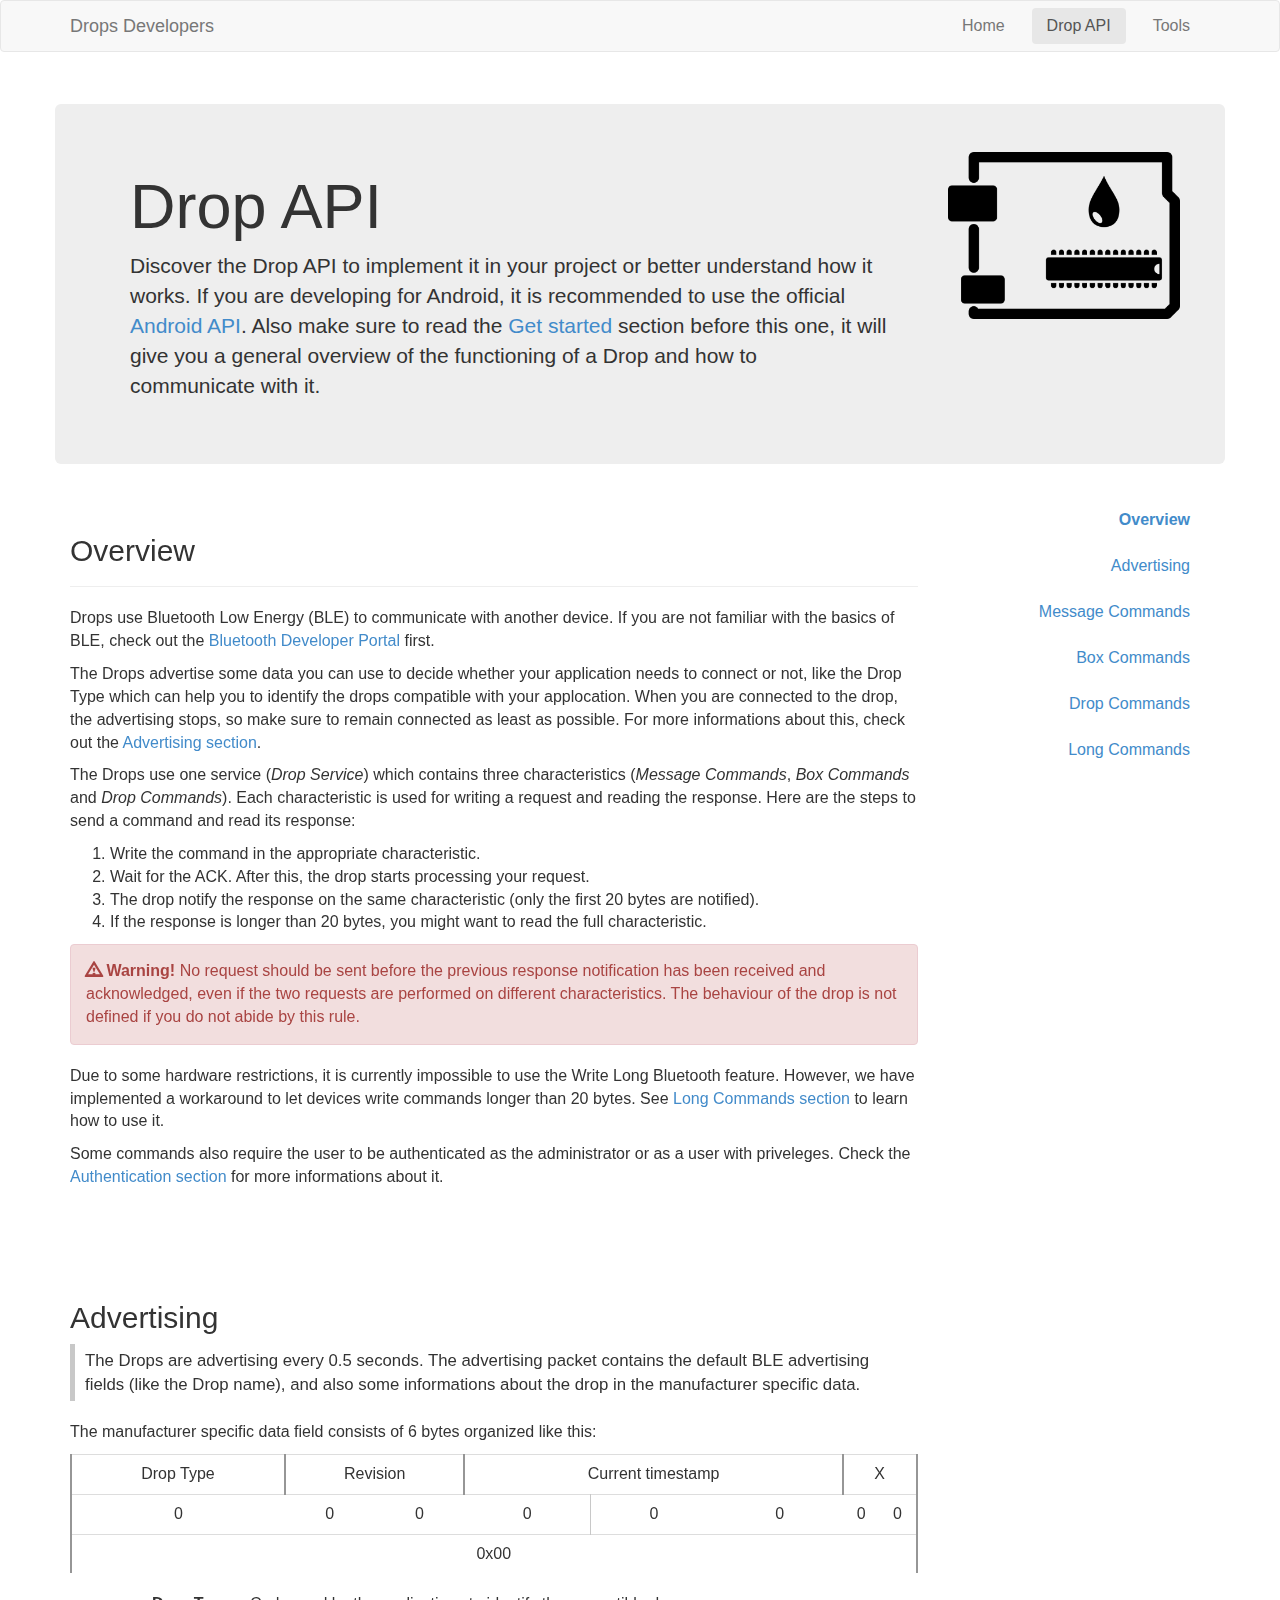
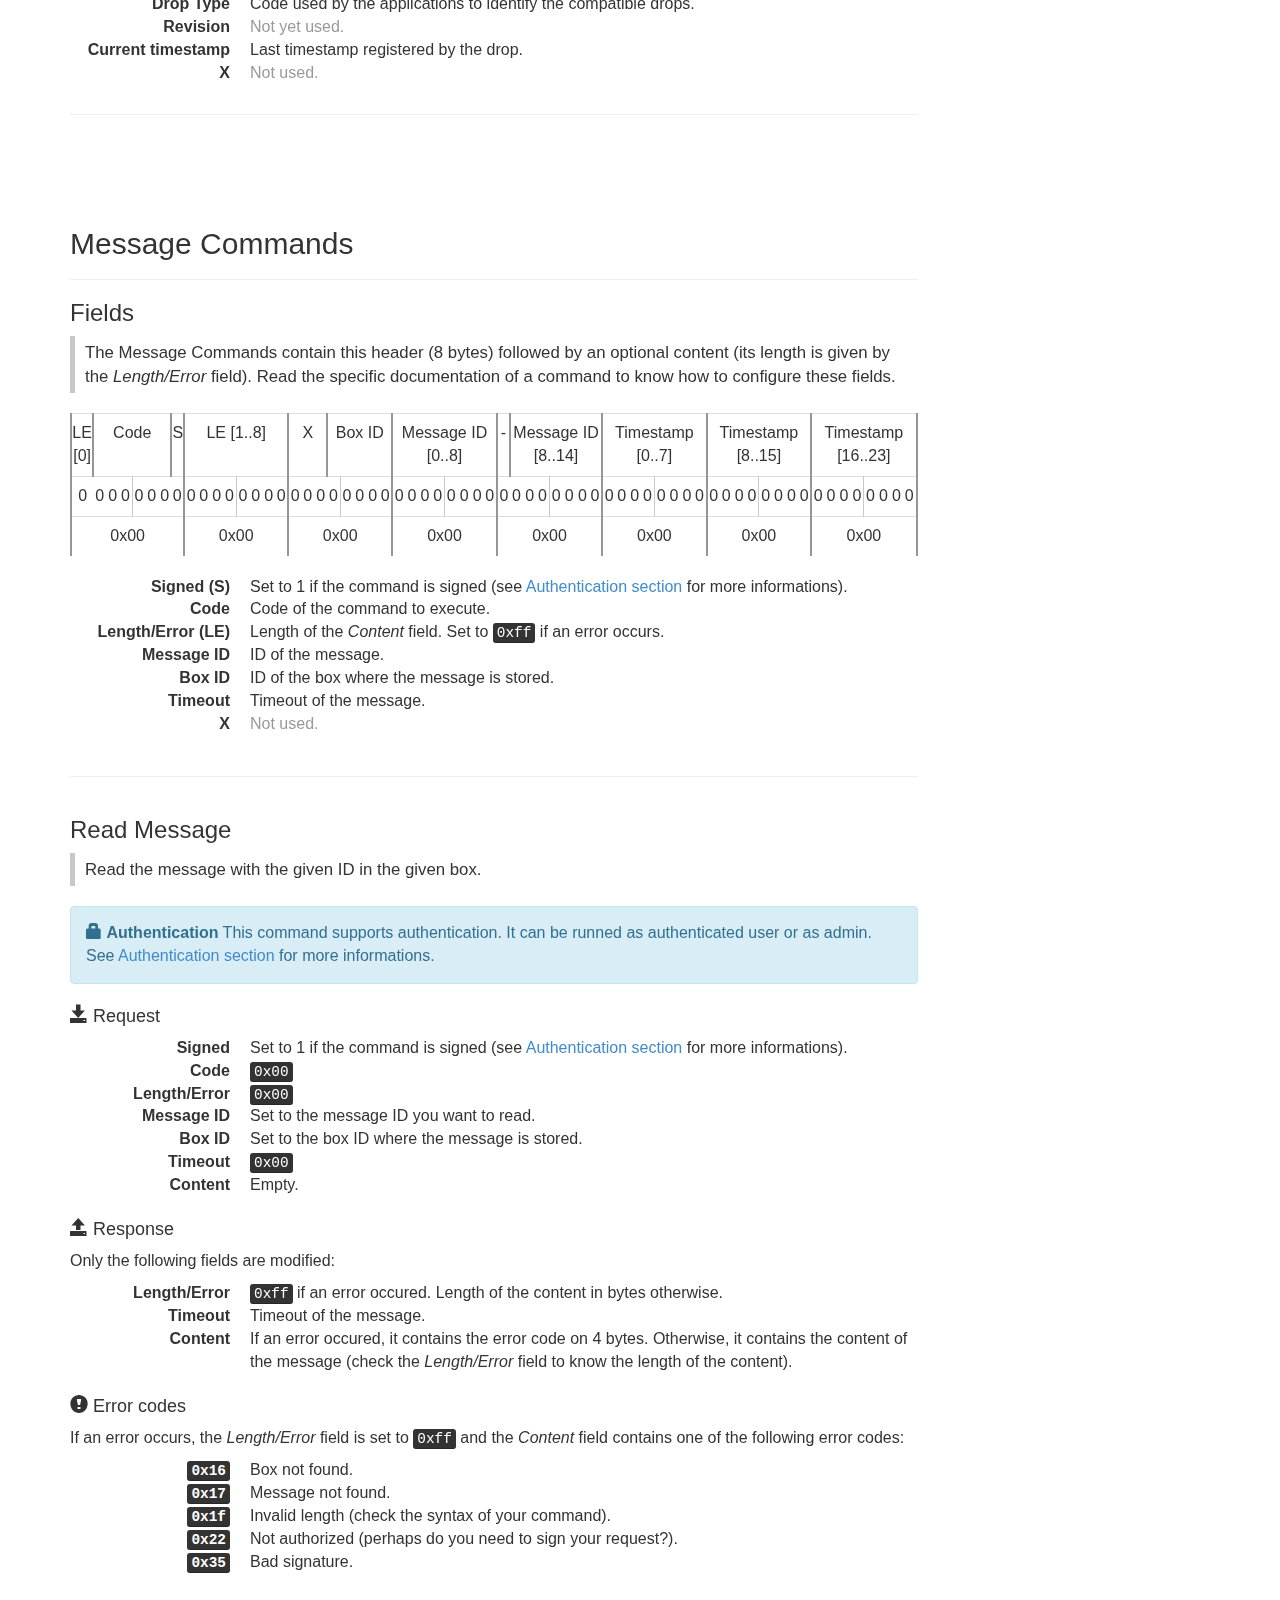
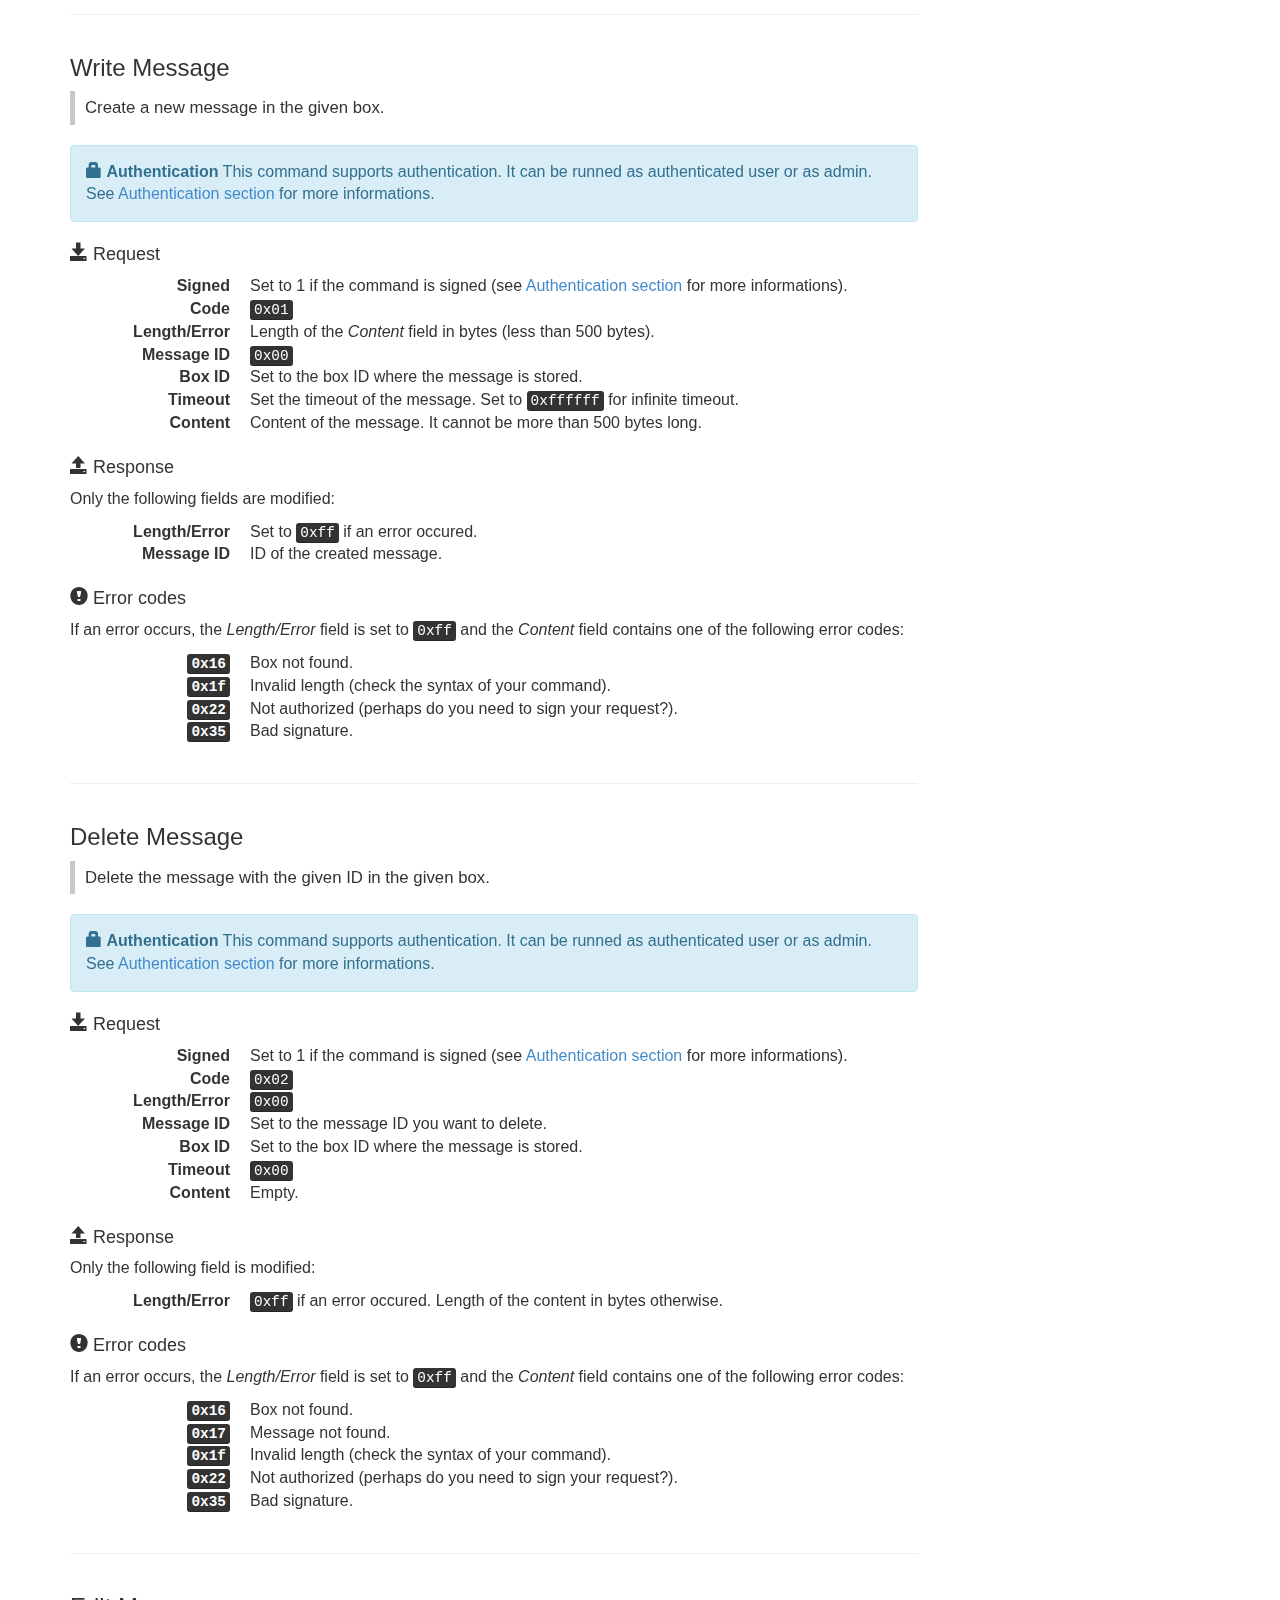
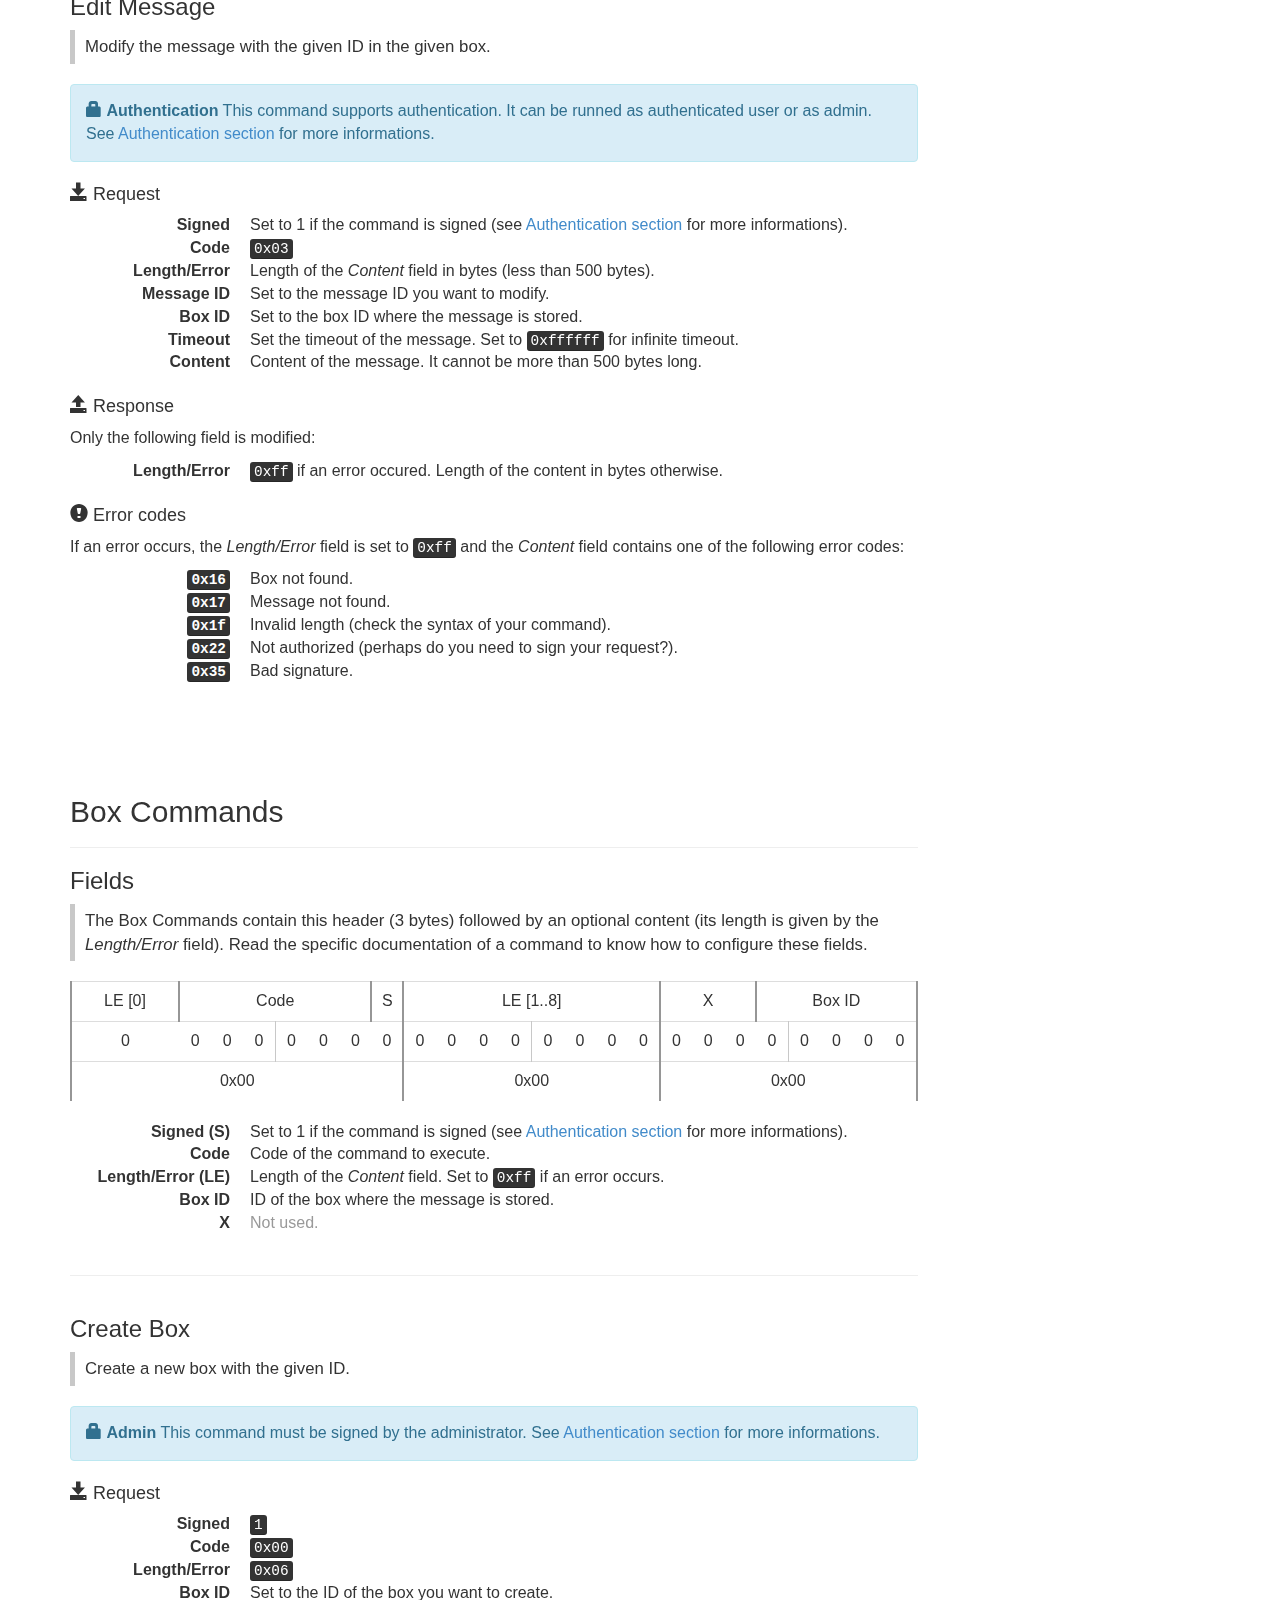
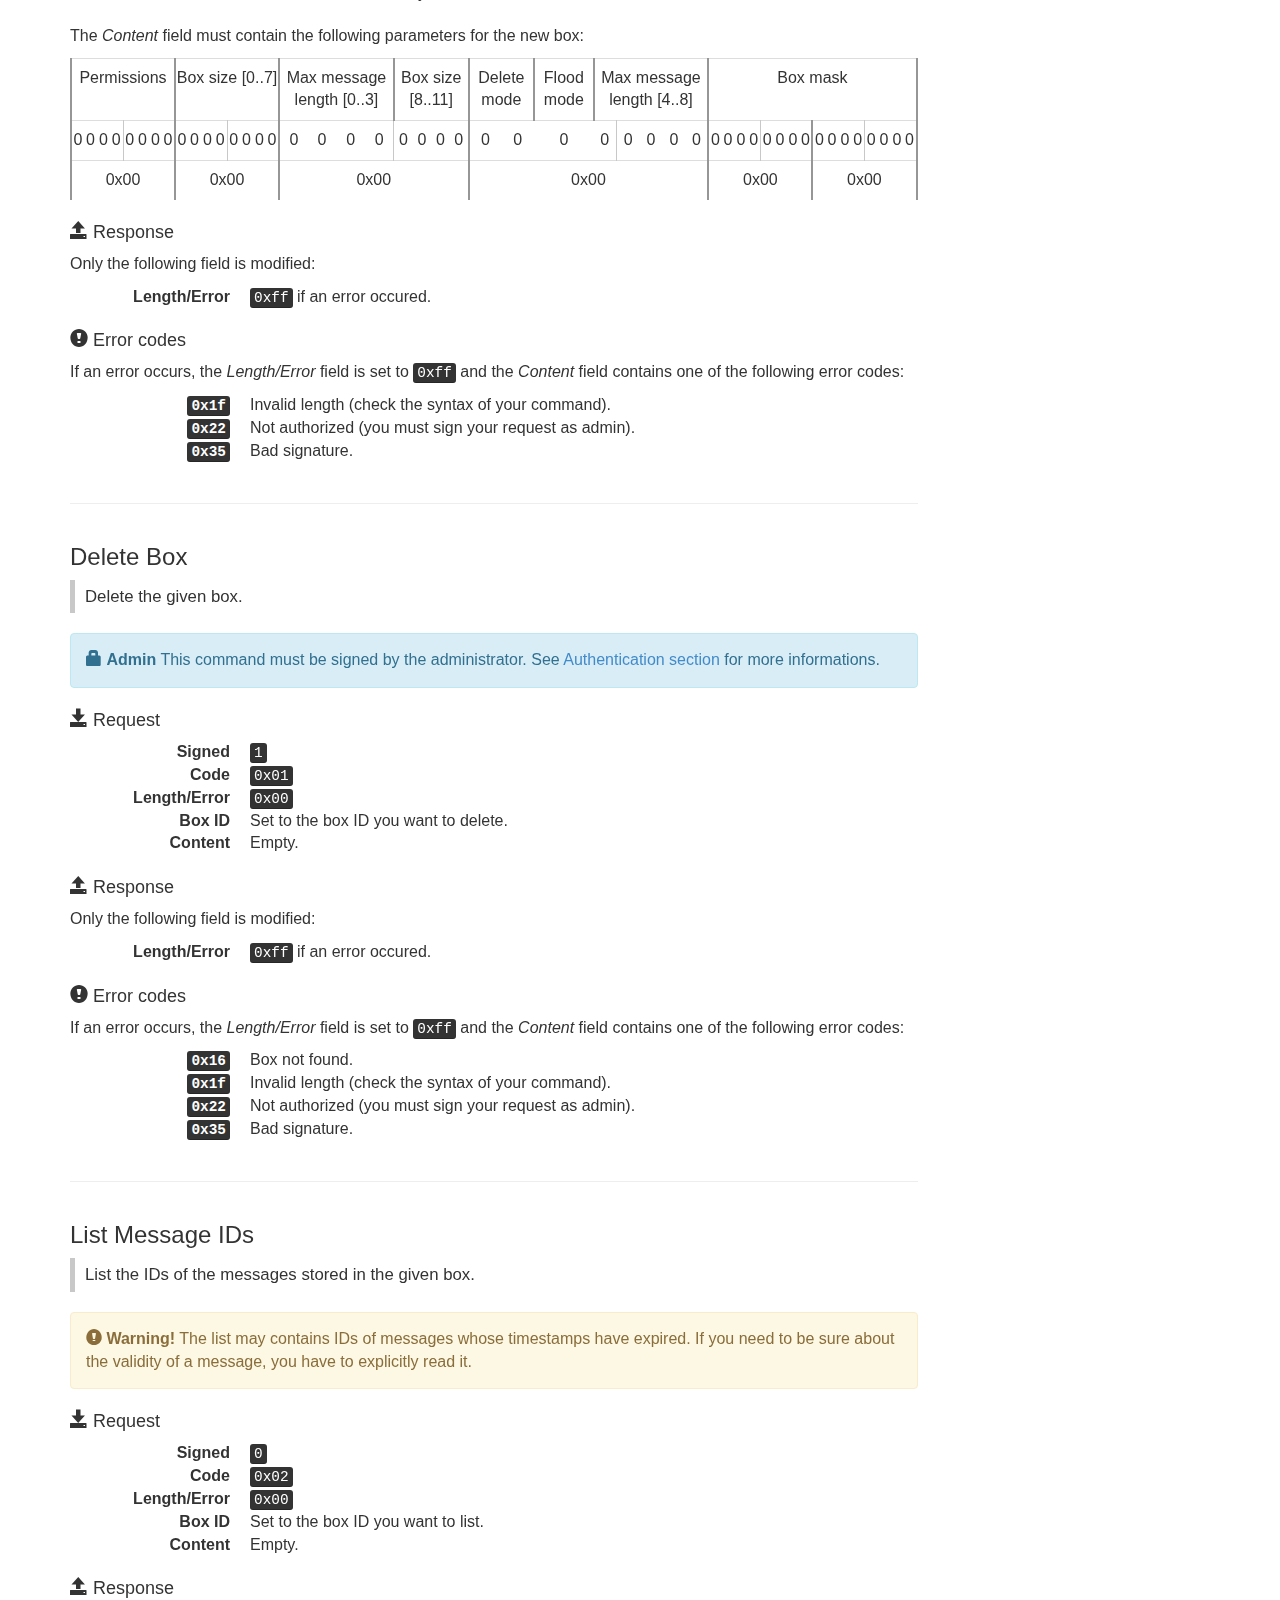
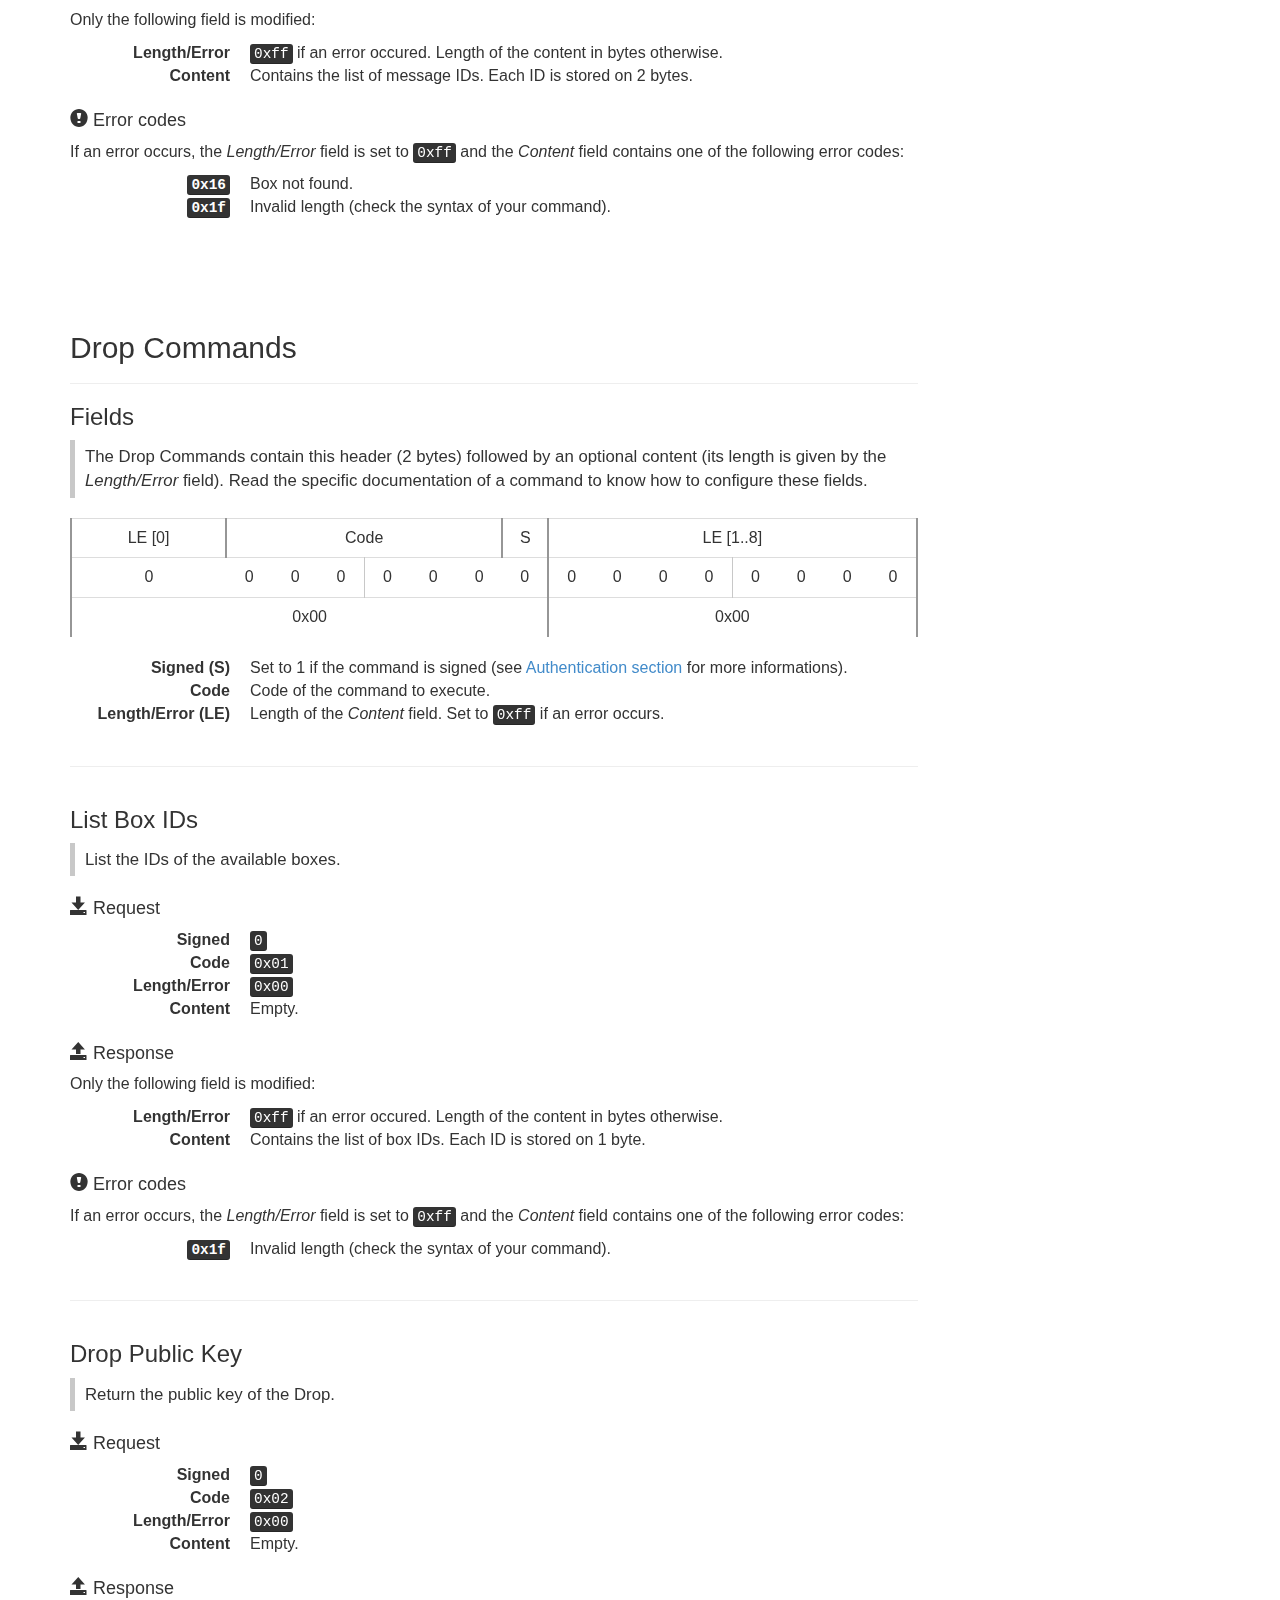
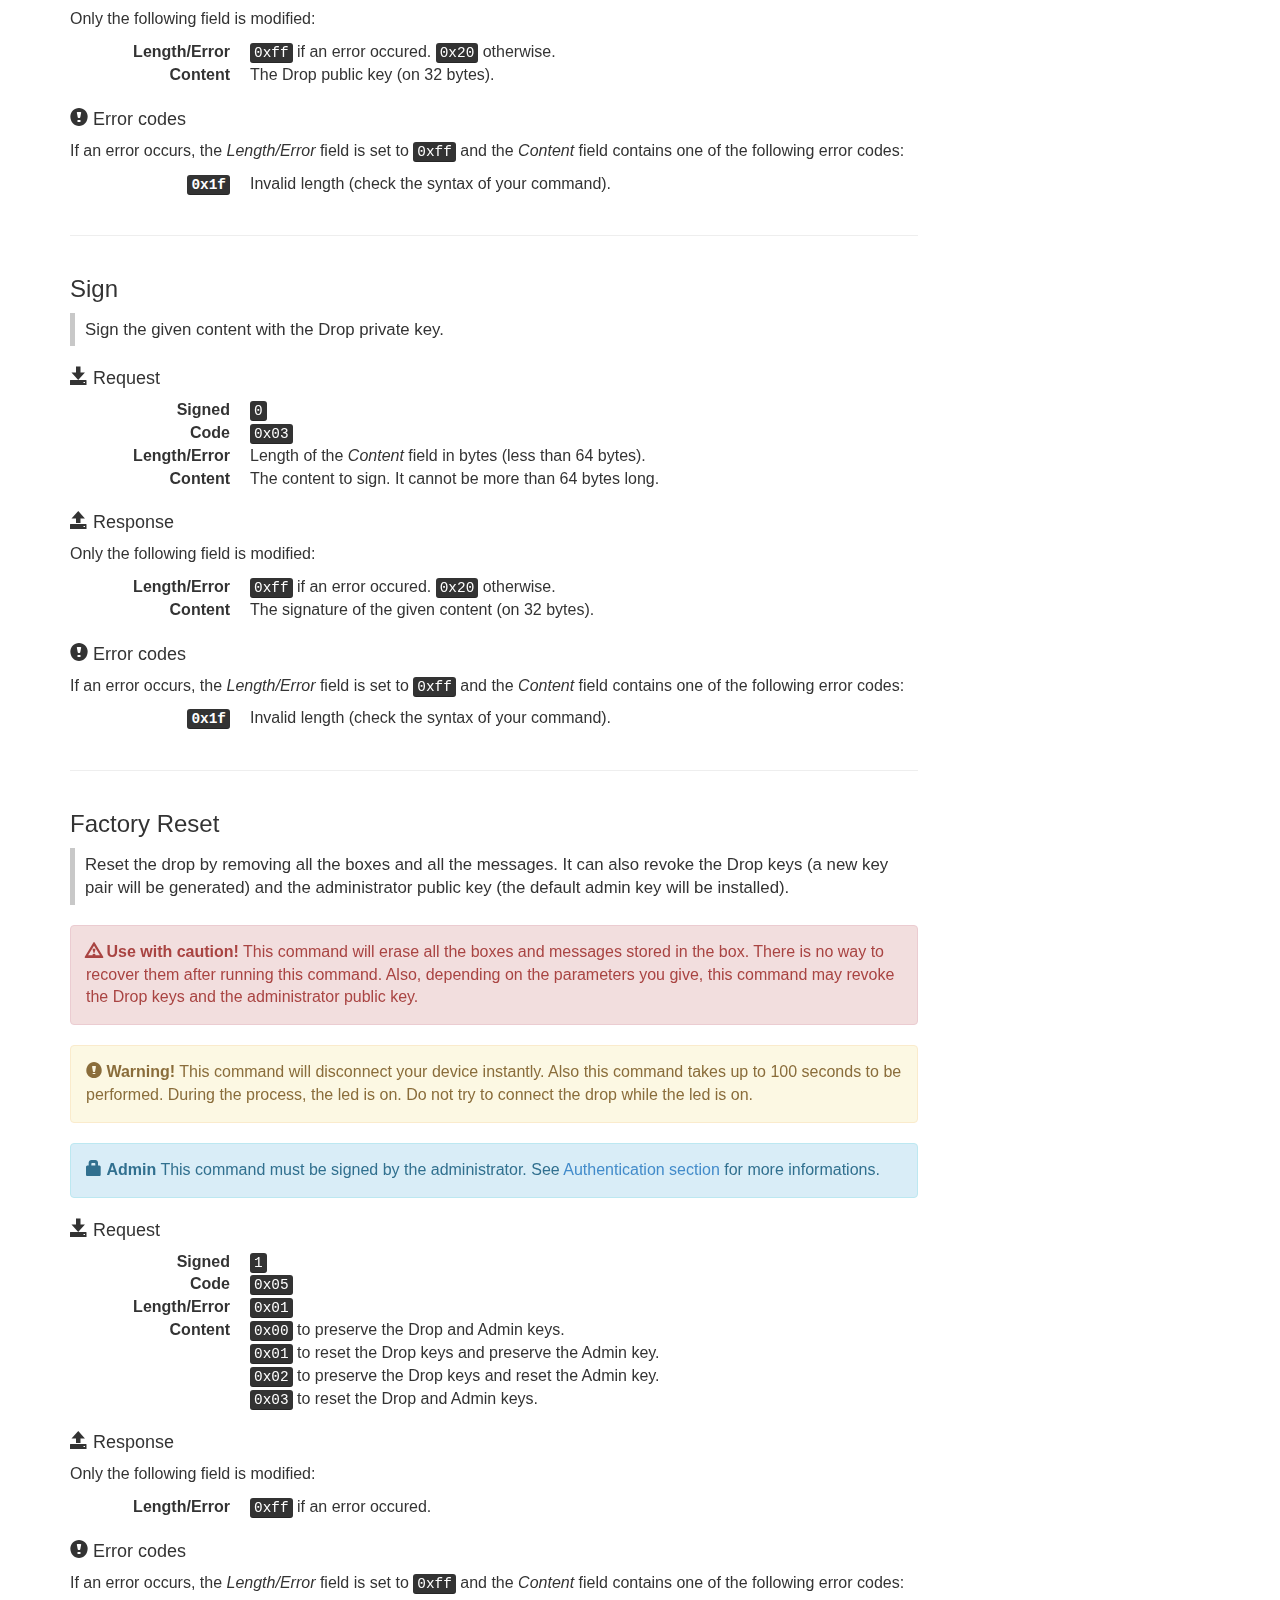
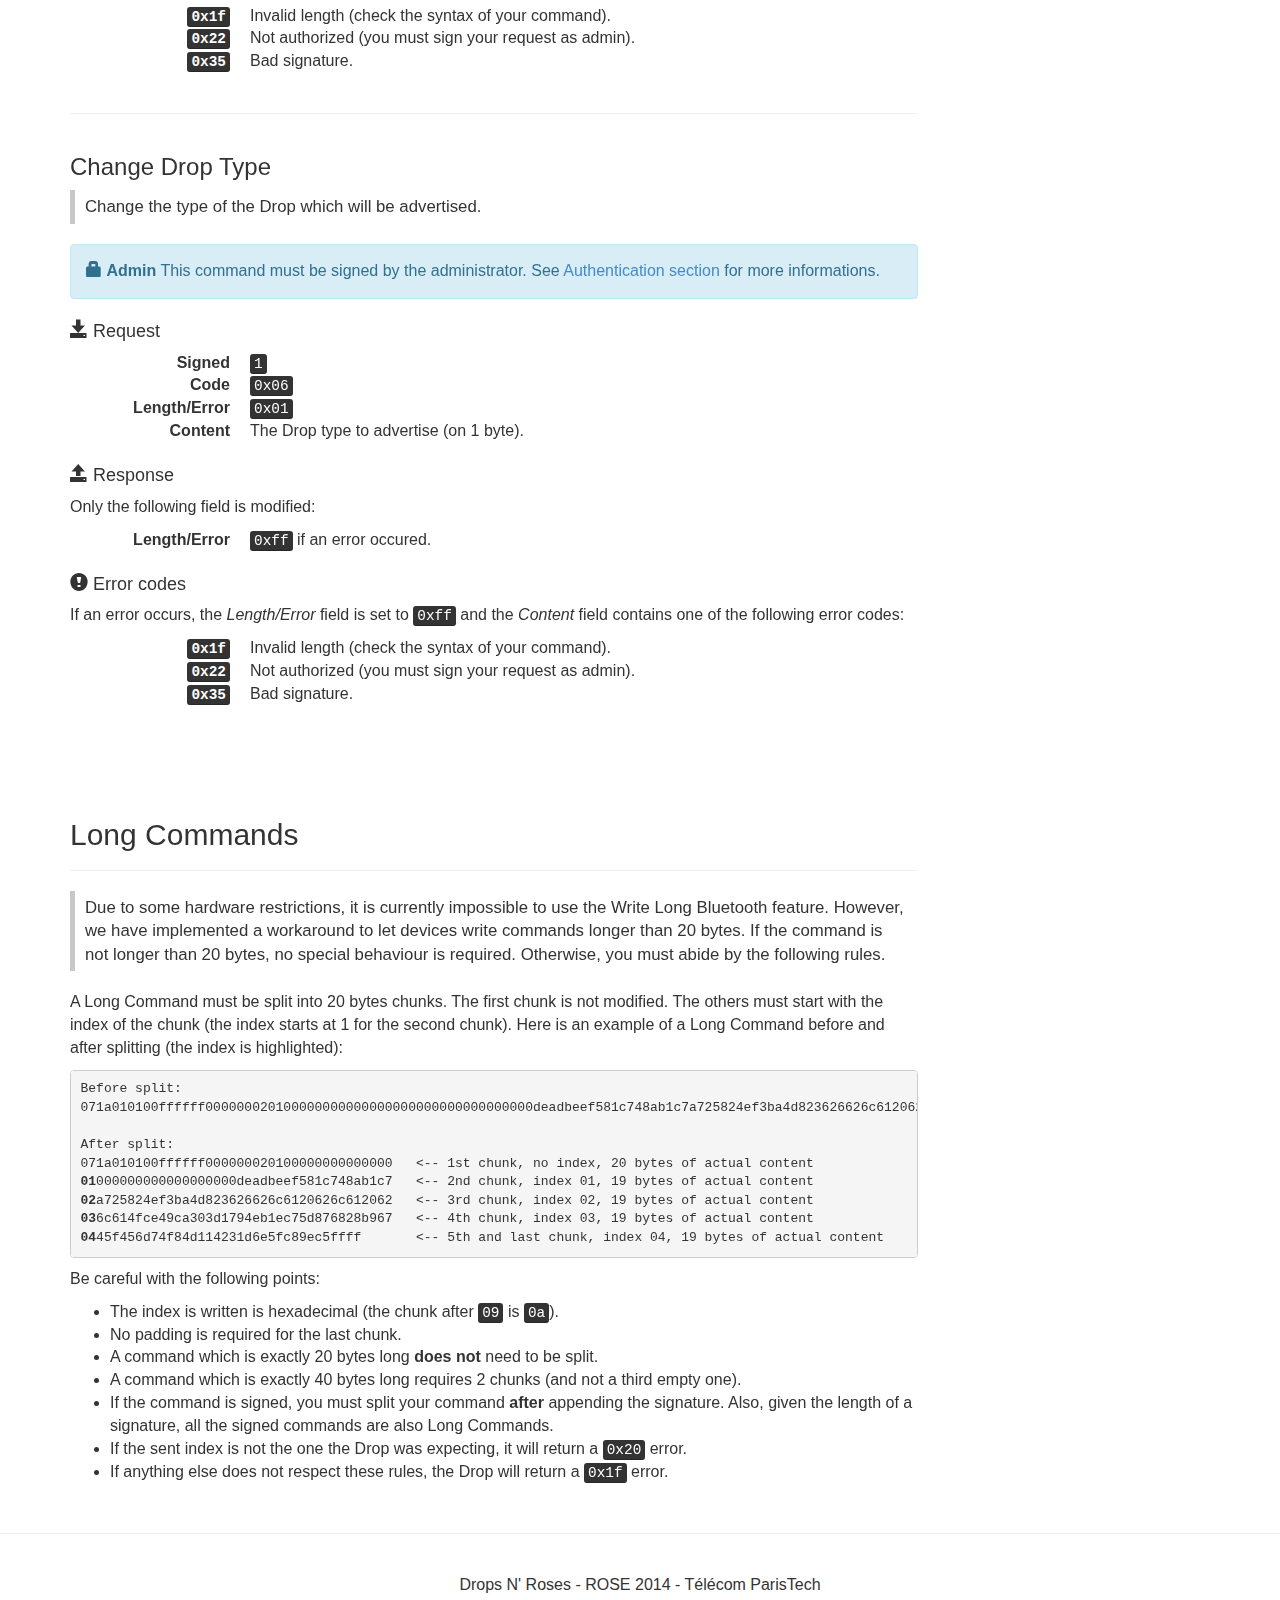
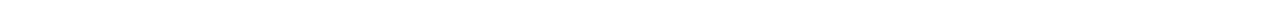
==== commit 4e8576ee: "comment TODOs in doc" ====
--- a/api.html
+++ b/api.html
@@ -27,8 +27,8 @@
         <a class="navbar-brand" href="index.html">Drops Developers</a>
         <ul class="nav navbar-nav pull-right nav-pills">
           <li><a href="index.html">Home</a></li>
-          <li><a href="get_started.html">Get started</a></li>
-          <li><a href="android.html">Android</a></li>
+          <!-- <li><a href="get_started.html">Get started</a></li> -->
+          <!-- <li><a href="android.html">Android</a></li> -->
           <li class="active"><a href="api.html">Drop API</a></li>
           <li><a href="tools.html">Tools</a></li>
         </ul>
@@ -443,7 +443,7 @@
             </tr>
           </table>
 
-          <div class="alert alert-danger">TODO: explain the fields!!</div>
+          <!-- <div class="alert alert-danger">TODO: explain the fields!!</div> -->
 
 
           <h4><i class="glyphicon glyphicon-open"></i> Response</h4>
@@ -547,11 +547,11 @@
             <dd>Invalid length (check the syntax of your command).</dd>
           </dl>
 
-          <hr />
+          <!-- <hr />
 
           <h3 id="revs-box-cmd">List Message Revisions</h3>
 
-          <div class="alert alert-warning">Not implemented yet.</div>
+          <div class="alert alert-warning">Not implemented yet.</div> -->
 
 
 
@@ -587,9 +587,9 @@
             <dd>Length of the <em>Content</em> field. Set to <kbd>0xff</kbd> if an error occurs.</dd>
           </dl>
 
-          <hr />
-
-          <h3 id="timestamp-drop-cmd">Read/Edit Timestamp</h3>
+         <!--  <hr />
+
+          <h3 id="timestamp-drop-cmd">Read/Edit Timestamp</h3> -->
 
           <hr />
 
@@ -693,9 +693,9 @@
             <dd>Invalid length (check the syntax of your command).</dd>
           </dl>
 
-          <hr />
-
-          <h3 id="admin-key-drop-cmd">Read/Edit Admin Public Key</h3>
+          <!-- <hr />
+
+          <h3 id="admin-key-drop-cmd">Read/Edit Admin Public Key</h3> -->
 
           <hr />
 
@@ -808,11 +808,11 @@
 
 
 
-          <div class="page-header">
+          <!-- <div class="page-header">
             <h2 id="auth">Authentication</h2>
           </div>
 
-          <p>Lorem ipsum dolor sit amet, consectetuer adipiscing elit. Aenean commodo ligula eget dolor. Aenean massa. Cum sociis natoque penatibus et magnis dis parturient montes, nascetur ridiculus mus. Donec quam felis, ultricies nec, pellentesque eu, pretium quis, sem. Nulla consequat massa quis enim. Donec pede justo, fringilla vel, aliquet nec, vulputate eget, arcu. In enim justo, rhoncus ut, imperdiet a, venenatis vitae, justo. Nullam dictum felis eu pede mollis pretium.</p>
+          <p>Lorem ipsum dolor sit amet, consectetuer adipiscing elit. Aenean commodo ligula eget dolor. Aenean massa. Cum sociis natoque penatibus et magnis dis parturient montes, nascetur ridiculus mus. Donec quam felis, ultricies nec, pellentesque eu, pretium quis, sem. Nulla consequat massa quis enim. Donec pede justo, fringilla vel, aliquet nec, vulputate eget, arcu. In enim justo, rhoncus ut, imperdiet a, venenatis vitae, justo. Nullam dictum felis eu pede mollis pretium.</p> -->
         </div>
 
 
@@ -837,24 +837,24 @@
                 <li><a href="#create-box-cmd">Create Box</a></li>
                 <li><a href="#delete-box-cmd">Delete Box</a></li>
                 <li><a href="#ids-box-cmd">List Message IDs</a></li>
-                <li><a href="#revs-box-cmd">List Message Revisions</a></li>
+                <!-- <li><a href="#revs-box-cmd">List Message Revisions</a></li> -->
               </ul>
             </li>
             <li>
               <a href="#drop-cmd">Drop Commands</a>
               <ul class="nav">
                 <li><a href="#fields-drop-cmd">Fields</a></li>
-                <li><a href="#timestamp-drop-cmd">Read/Edit Timestamp</a></li>
+                <!-- <li><a href="#timestamp-drop-cmd">Read/Edit Timestamp</a></li> -->
                 <li><a href="#box-ids-drop-cmd">List Box IDs</a></li>
                 <li><a href="#drop-key-drop-cmd">Drop Public Key</a></li>
                 <li><a href="#sign-drop-cmd">Sign</a></li>
-                <li><a href="#admin-key-drop-cmd">Read/Edit Admin Public Key</a></li>
+                <!-- <li><a href="#admin-key-drop-cmd">Read/Edit Admin Public Key</a></li> -->
                 <li><a href="#reset-drop-cmd">Factory Reset</a></li>
                 <li><a href="#type-drop-cmd">Change Drop Type</a></li>
               </ul>
             </li>
             <li><a href="#long-cmd">Long Commands</a></li>
-            <li><a href="#auth">Authentication</a></li>
+            <!-- <li><a href="#auth">Authentication</a></li> -->
           </ul>
         </nav>
       </div>
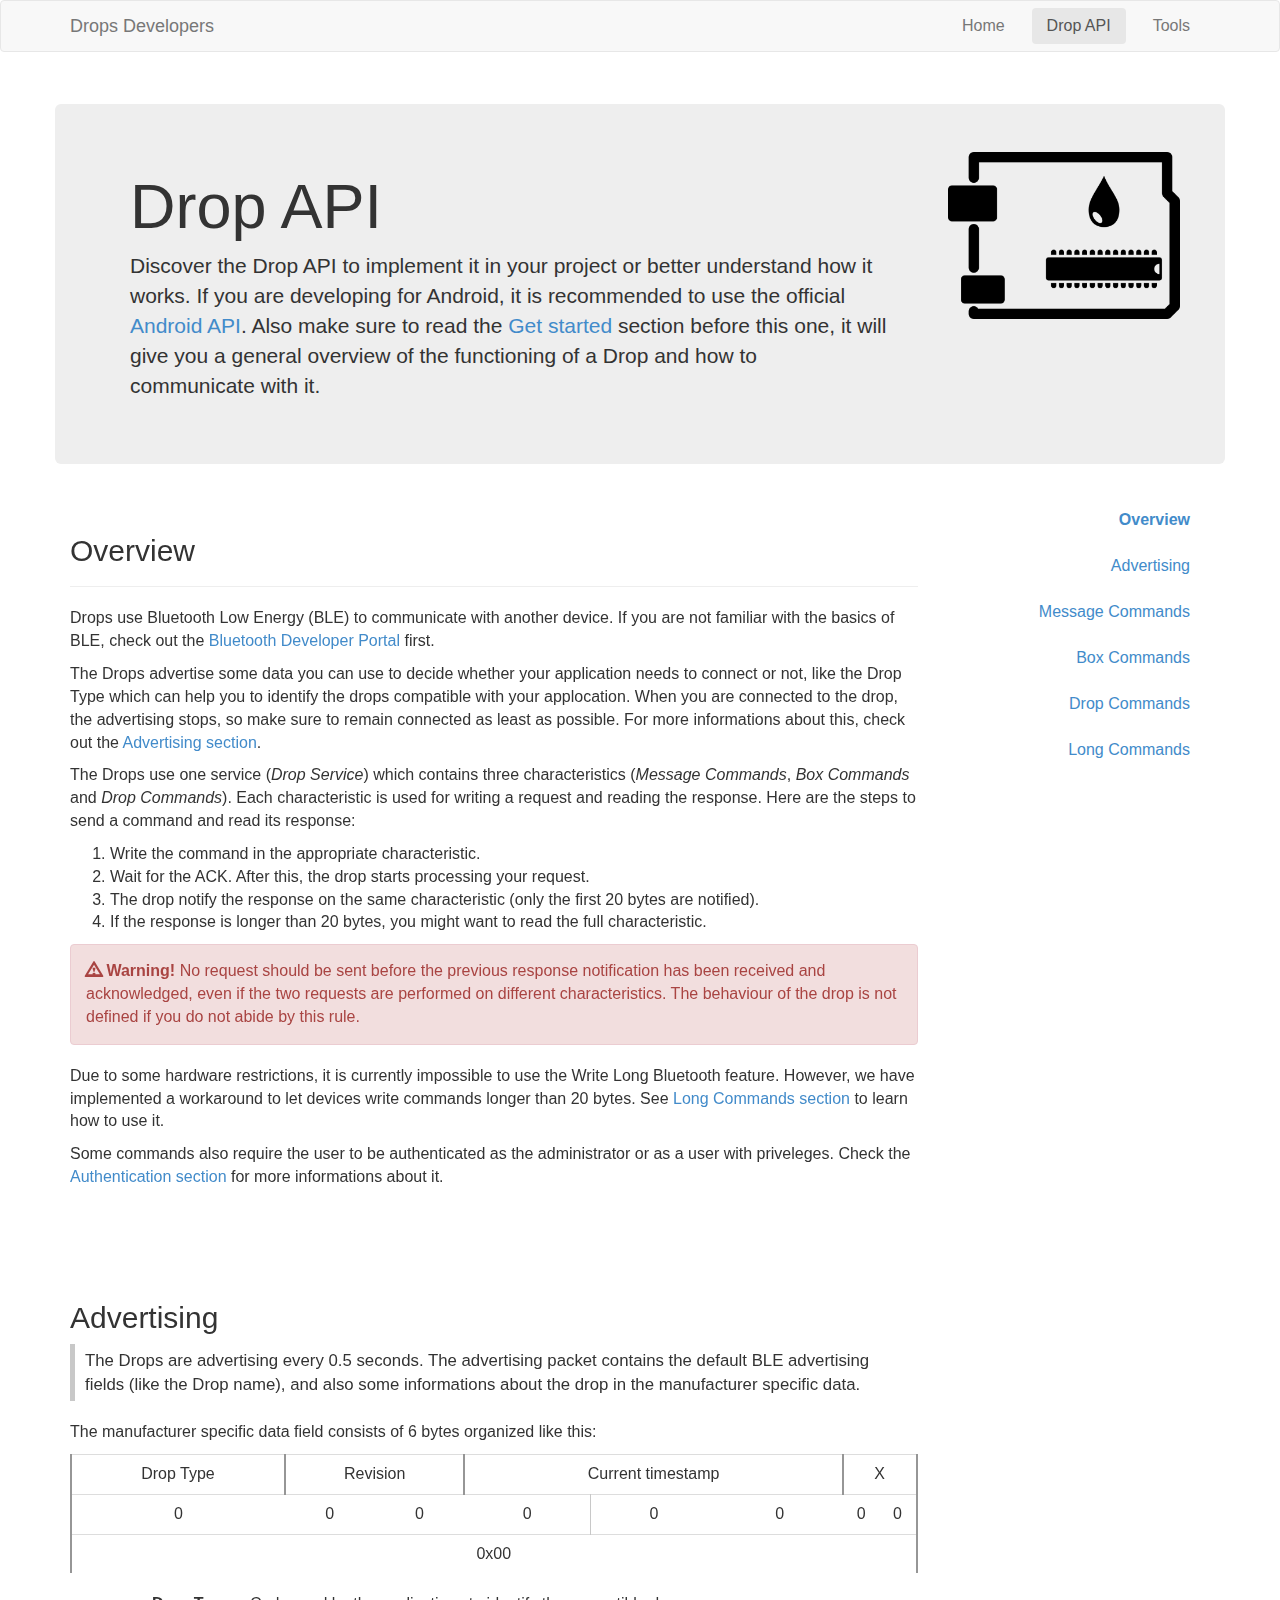
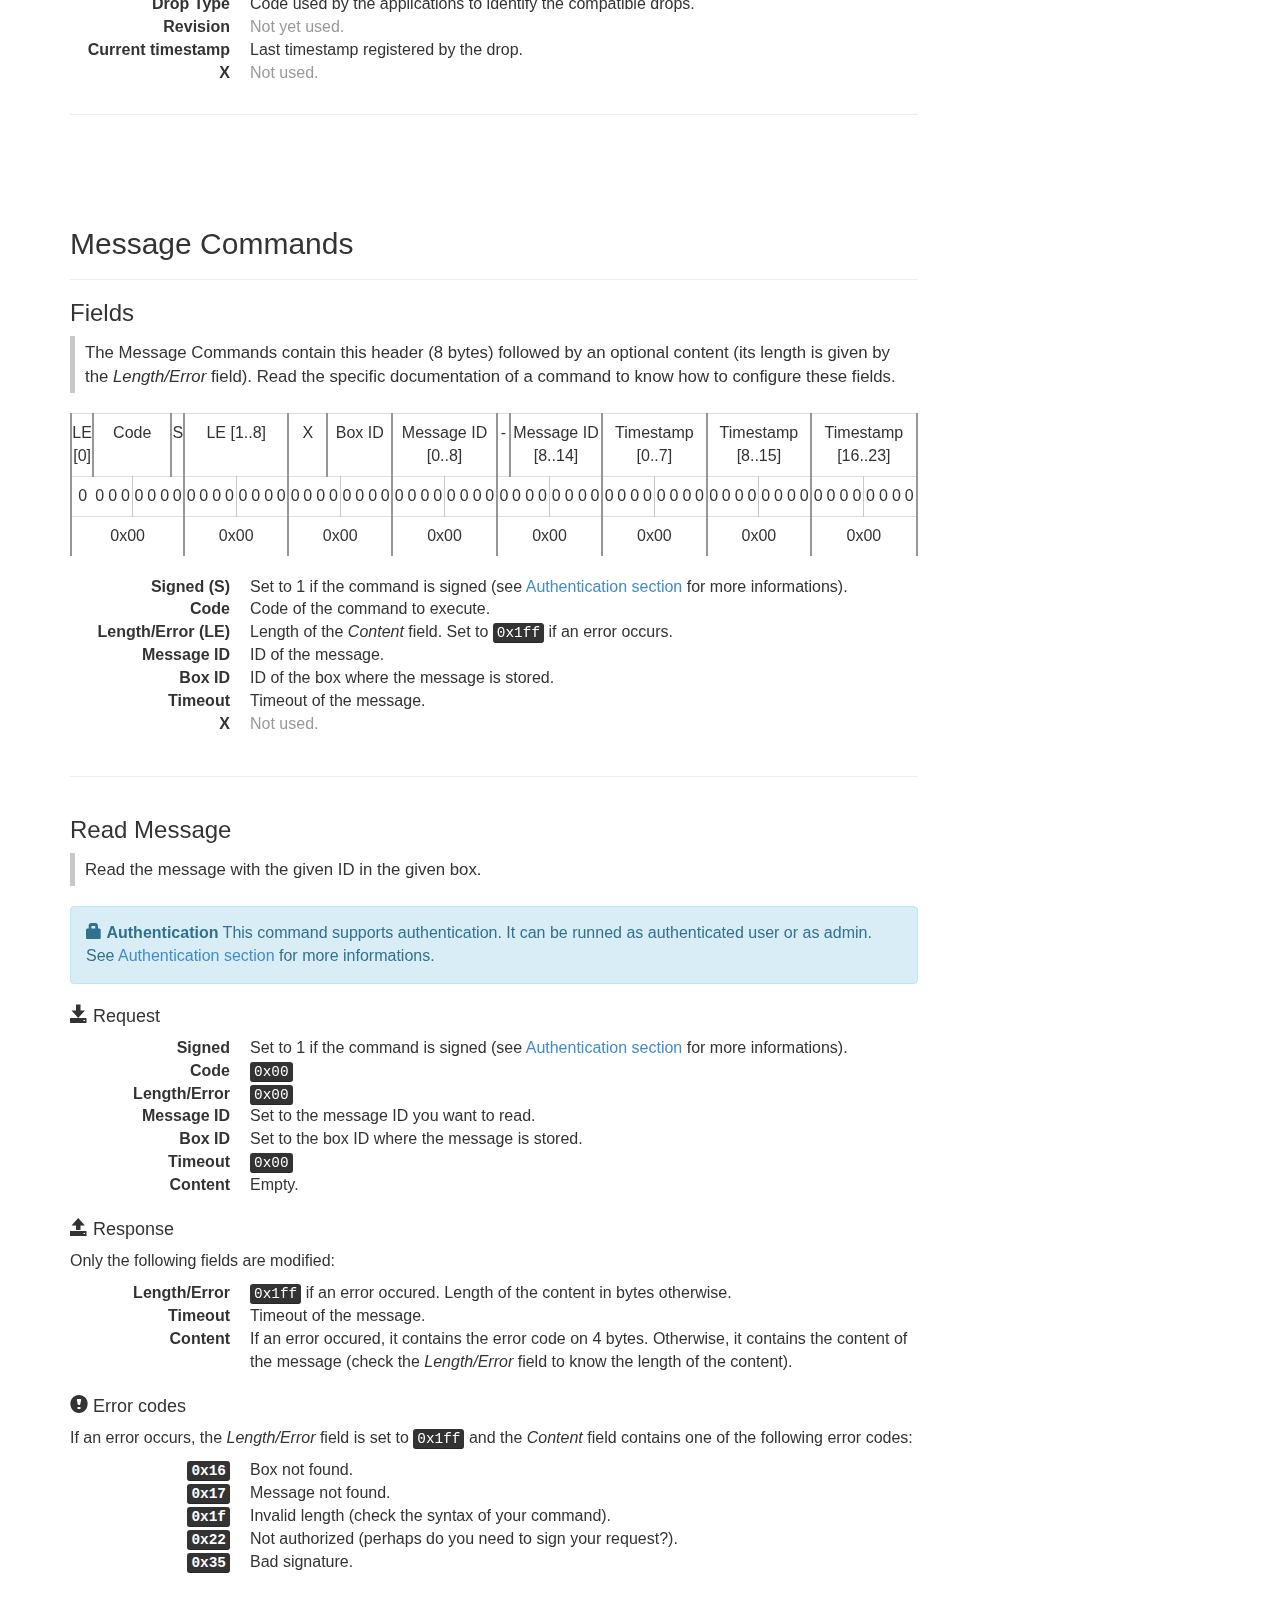
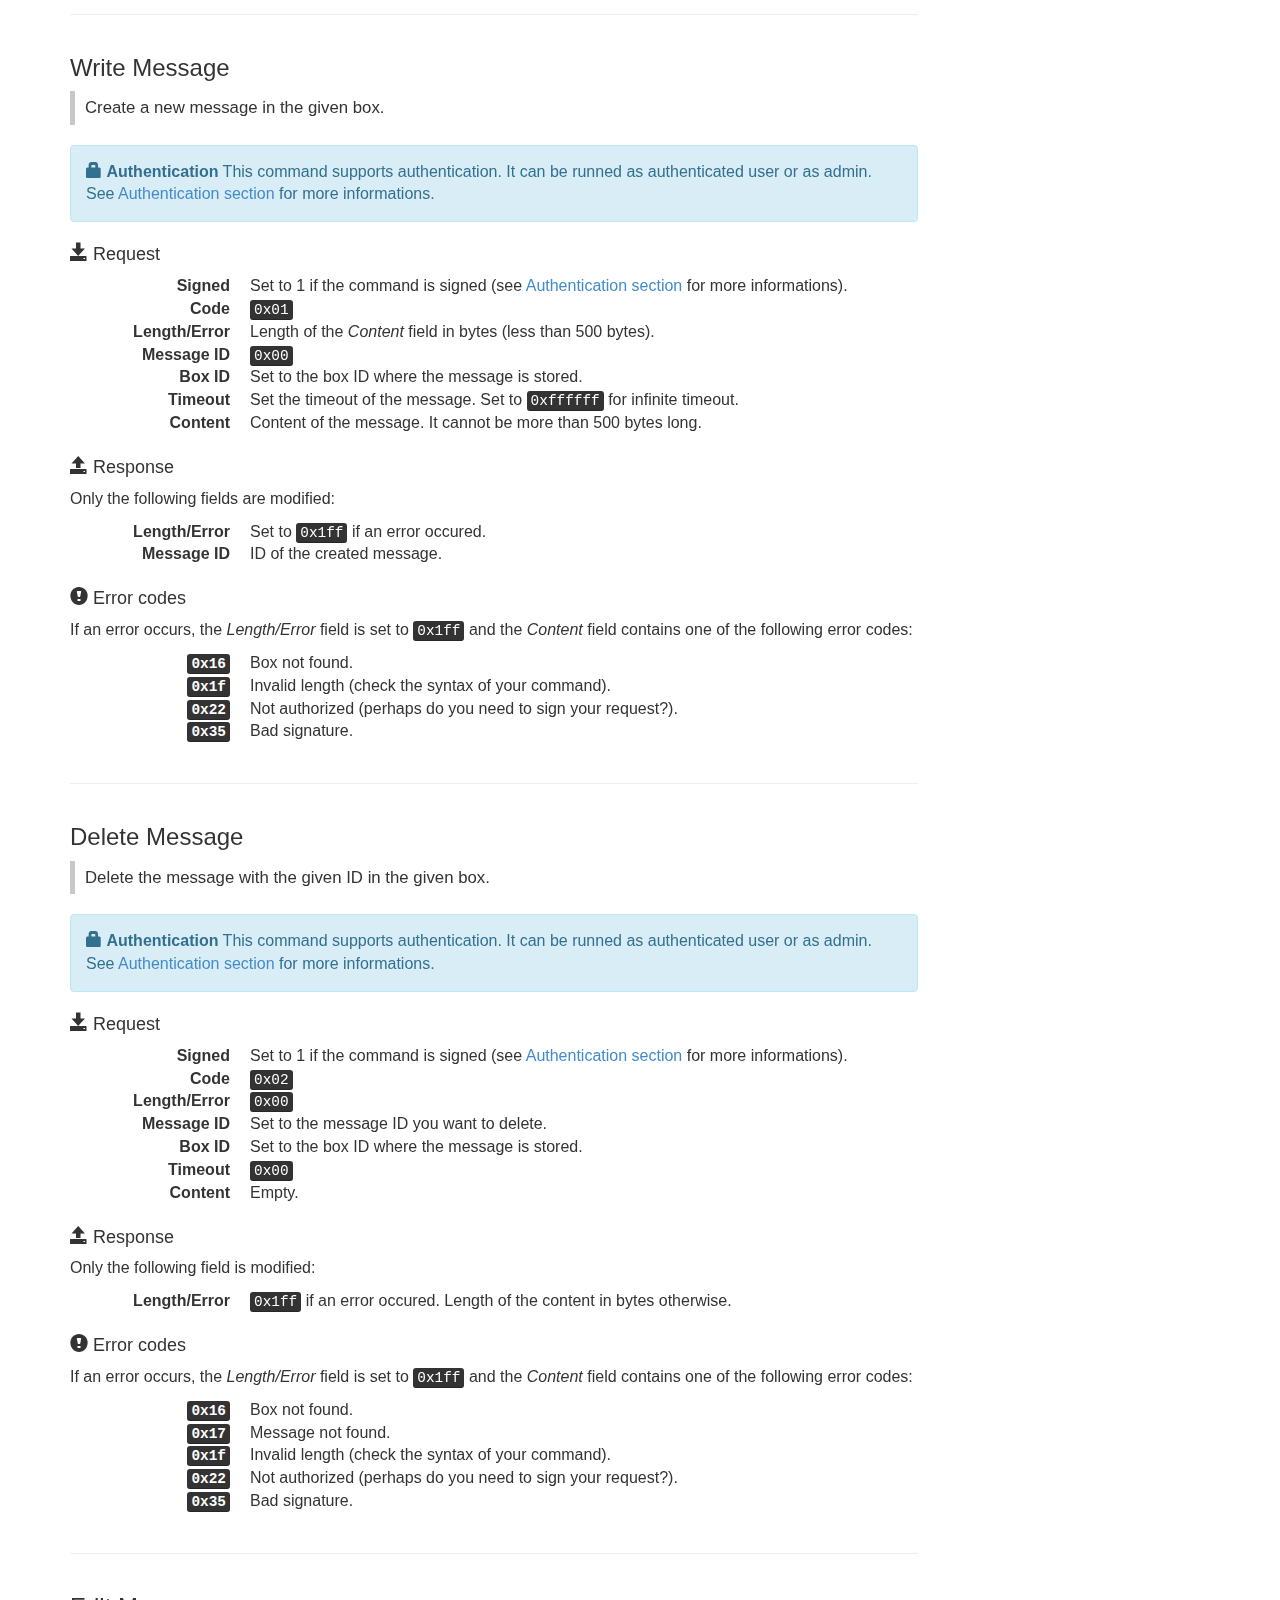
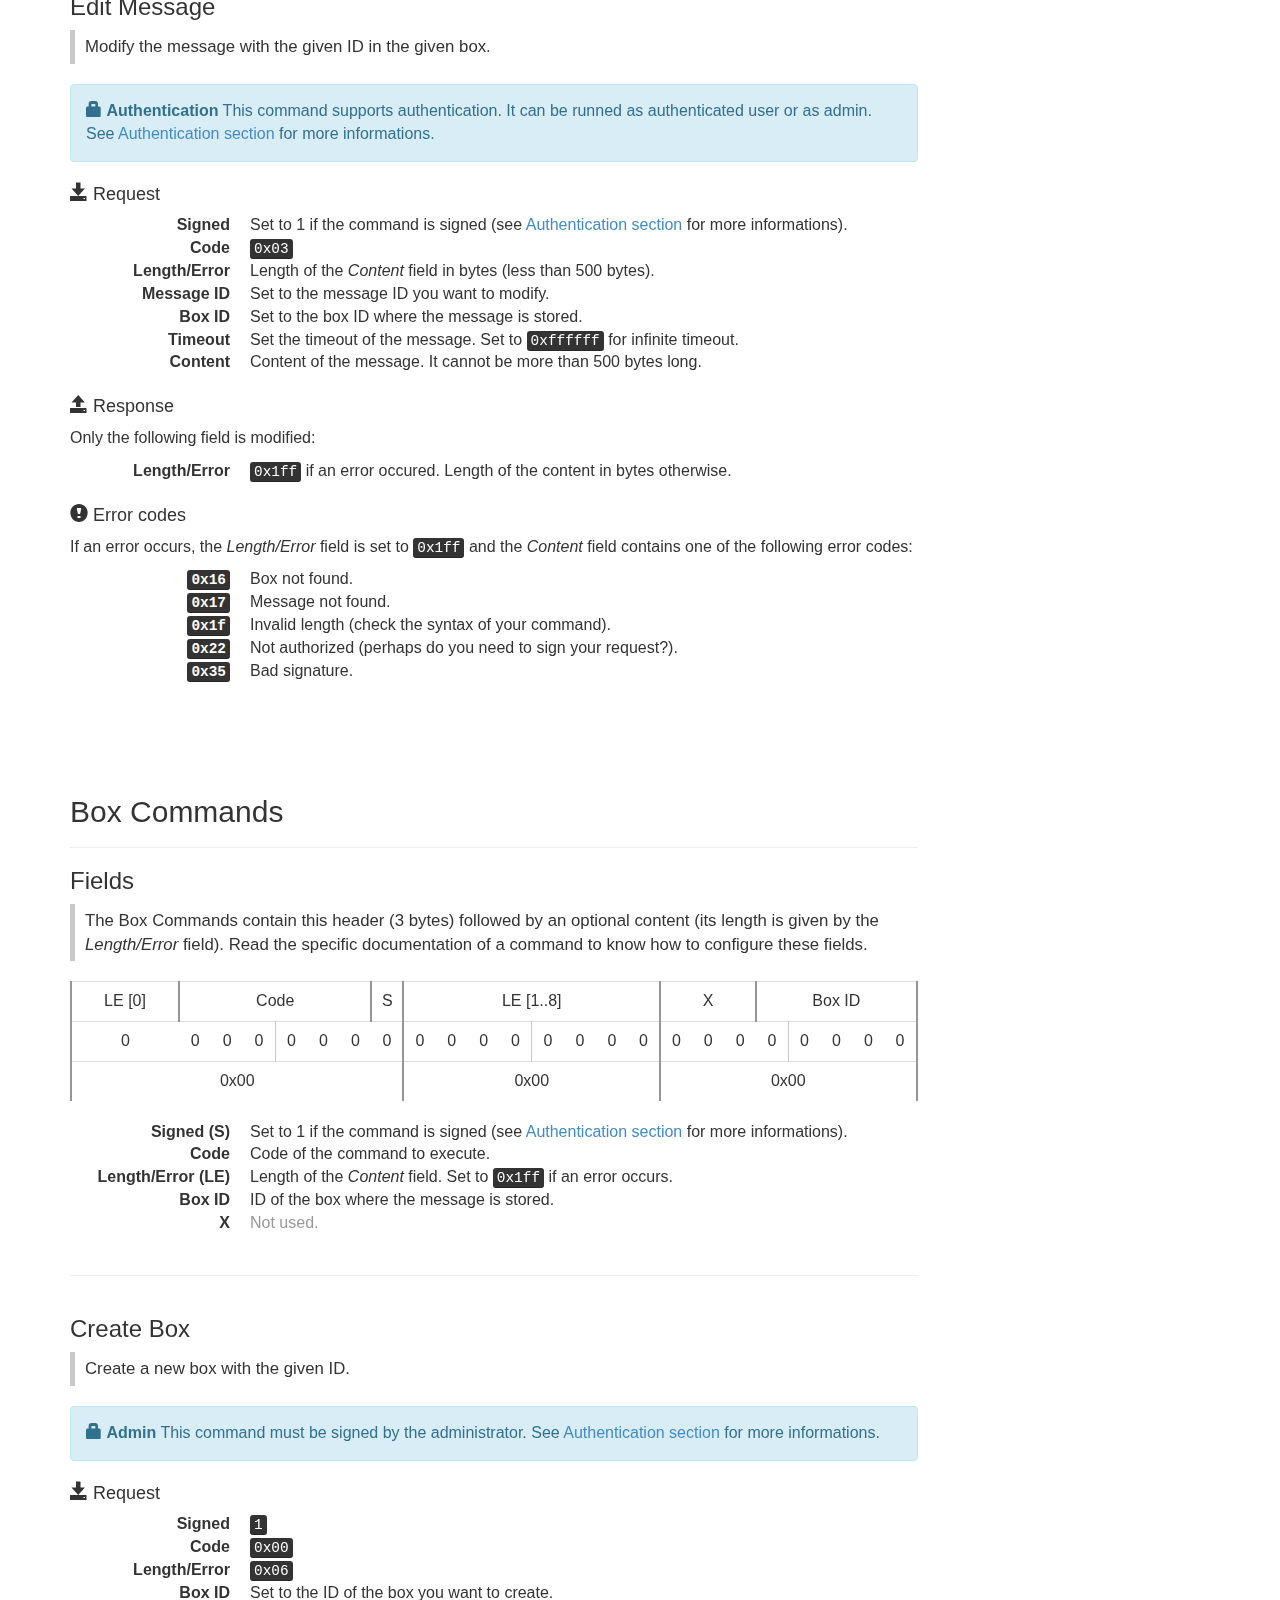
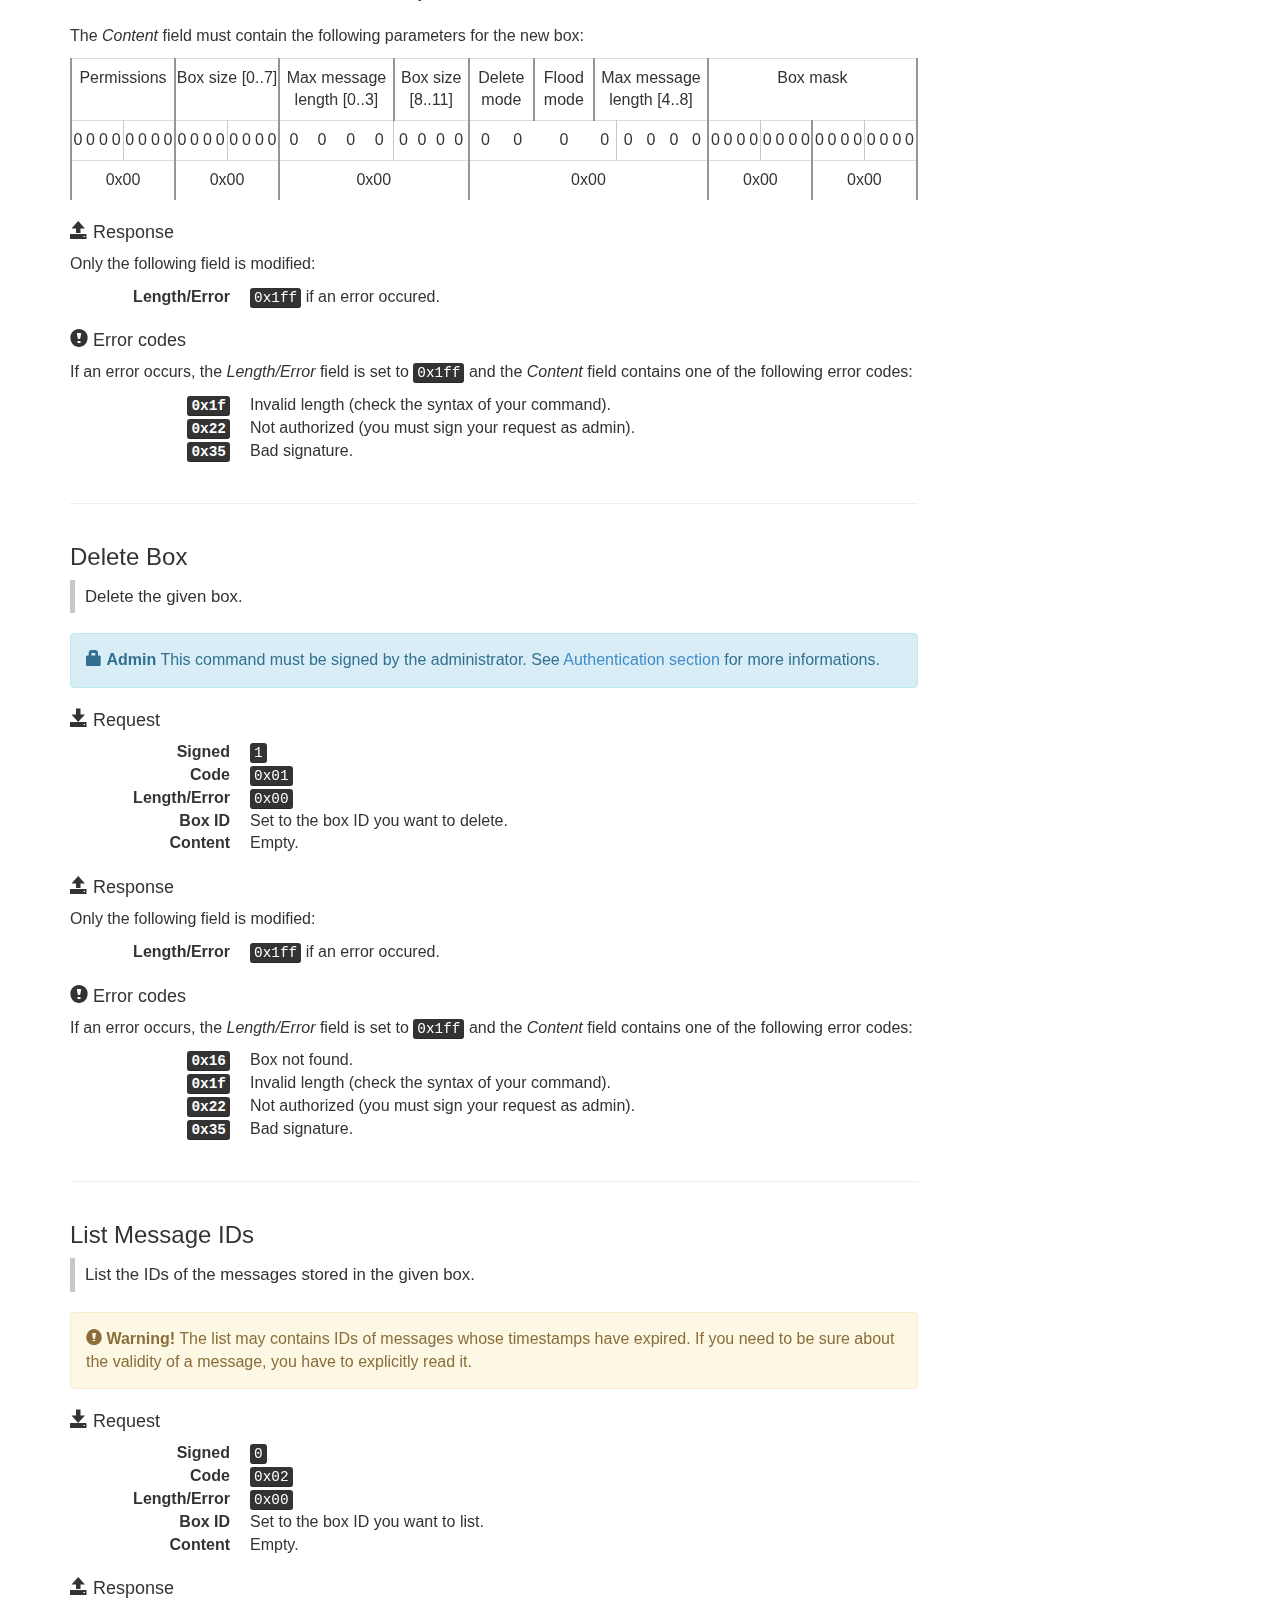
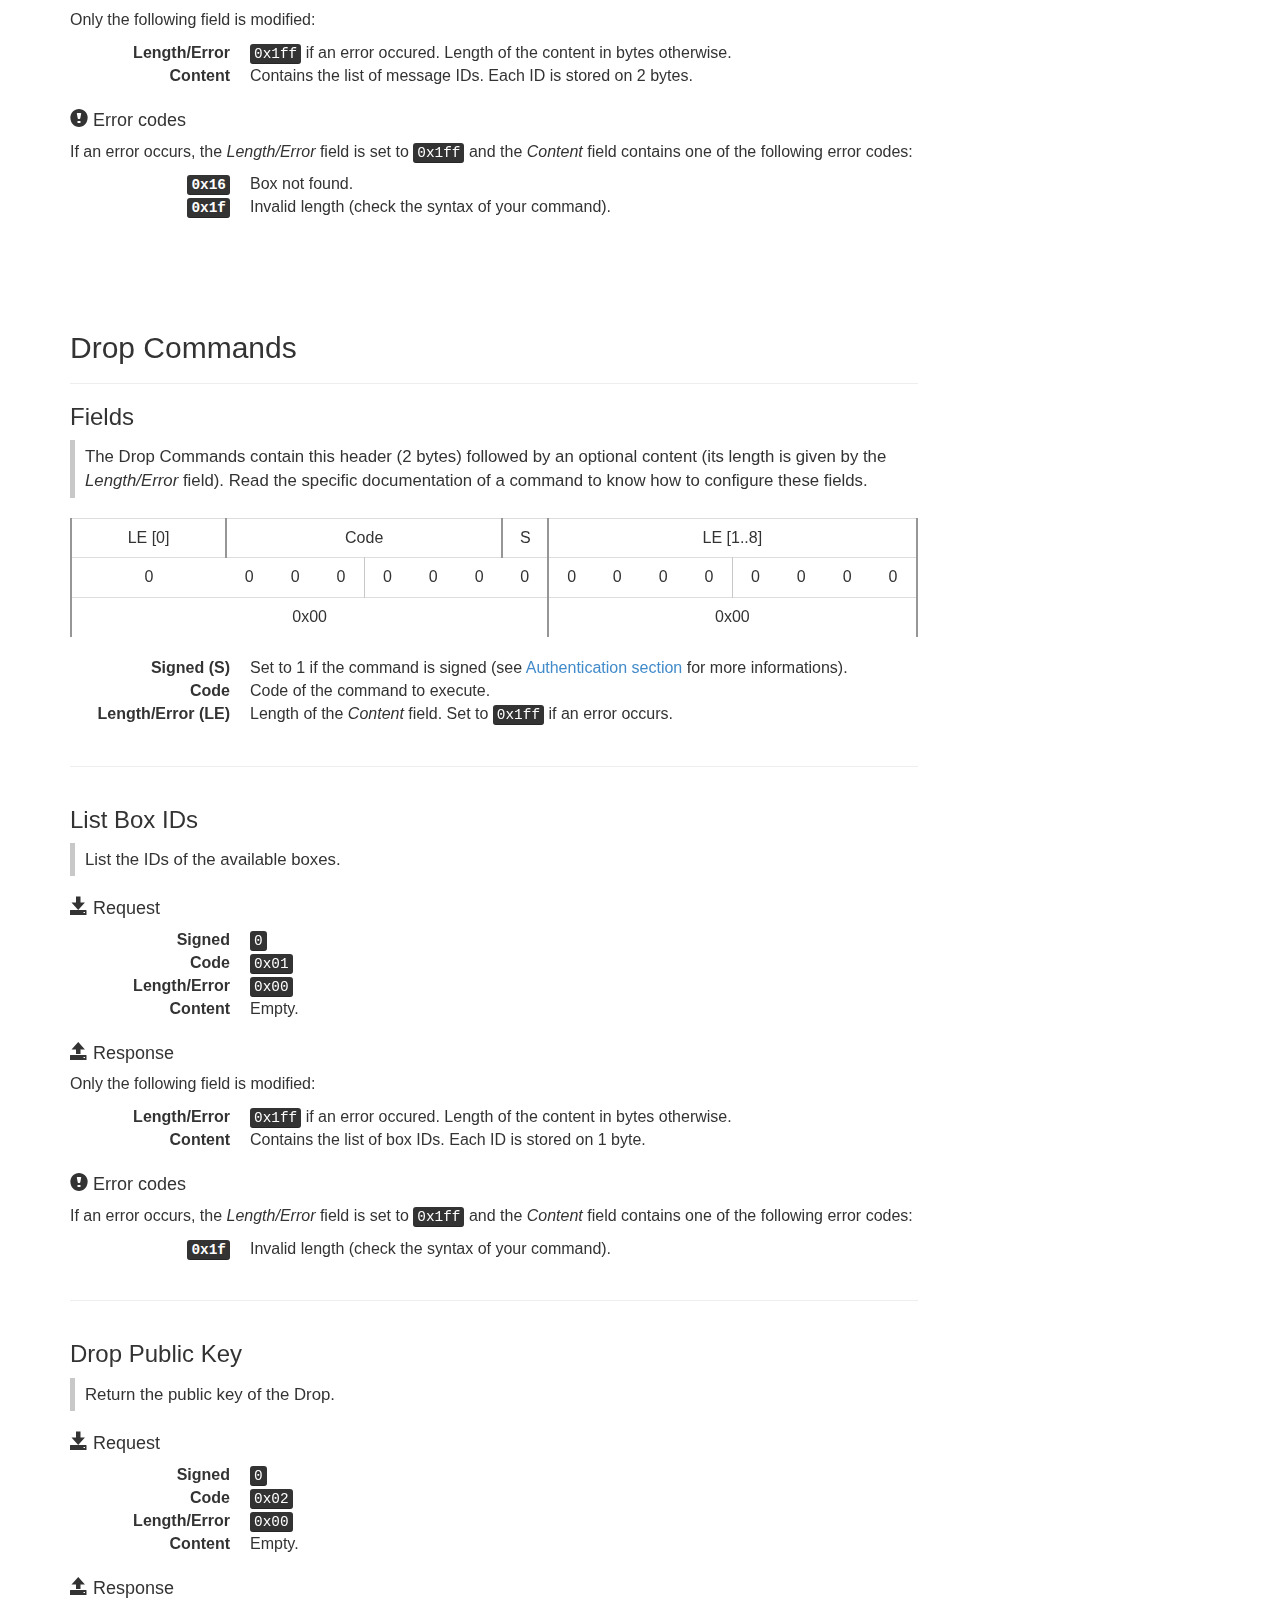
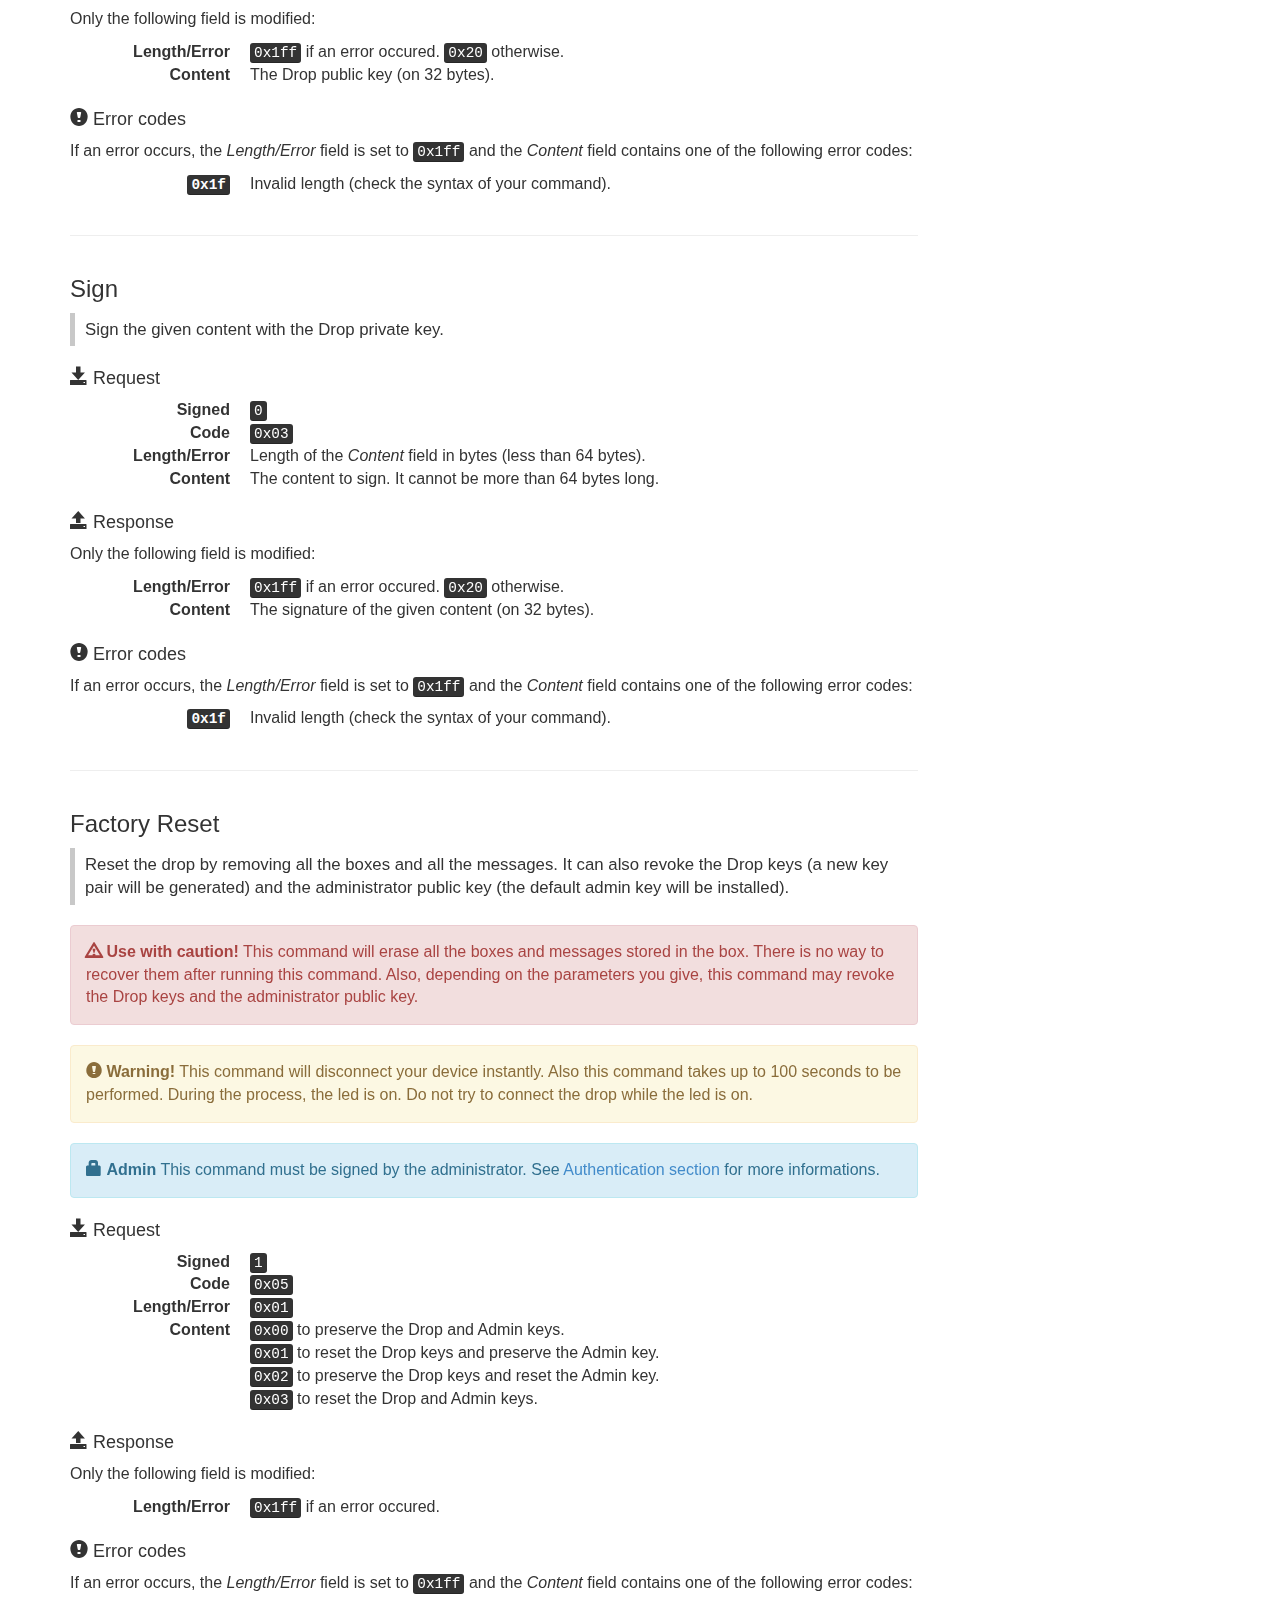
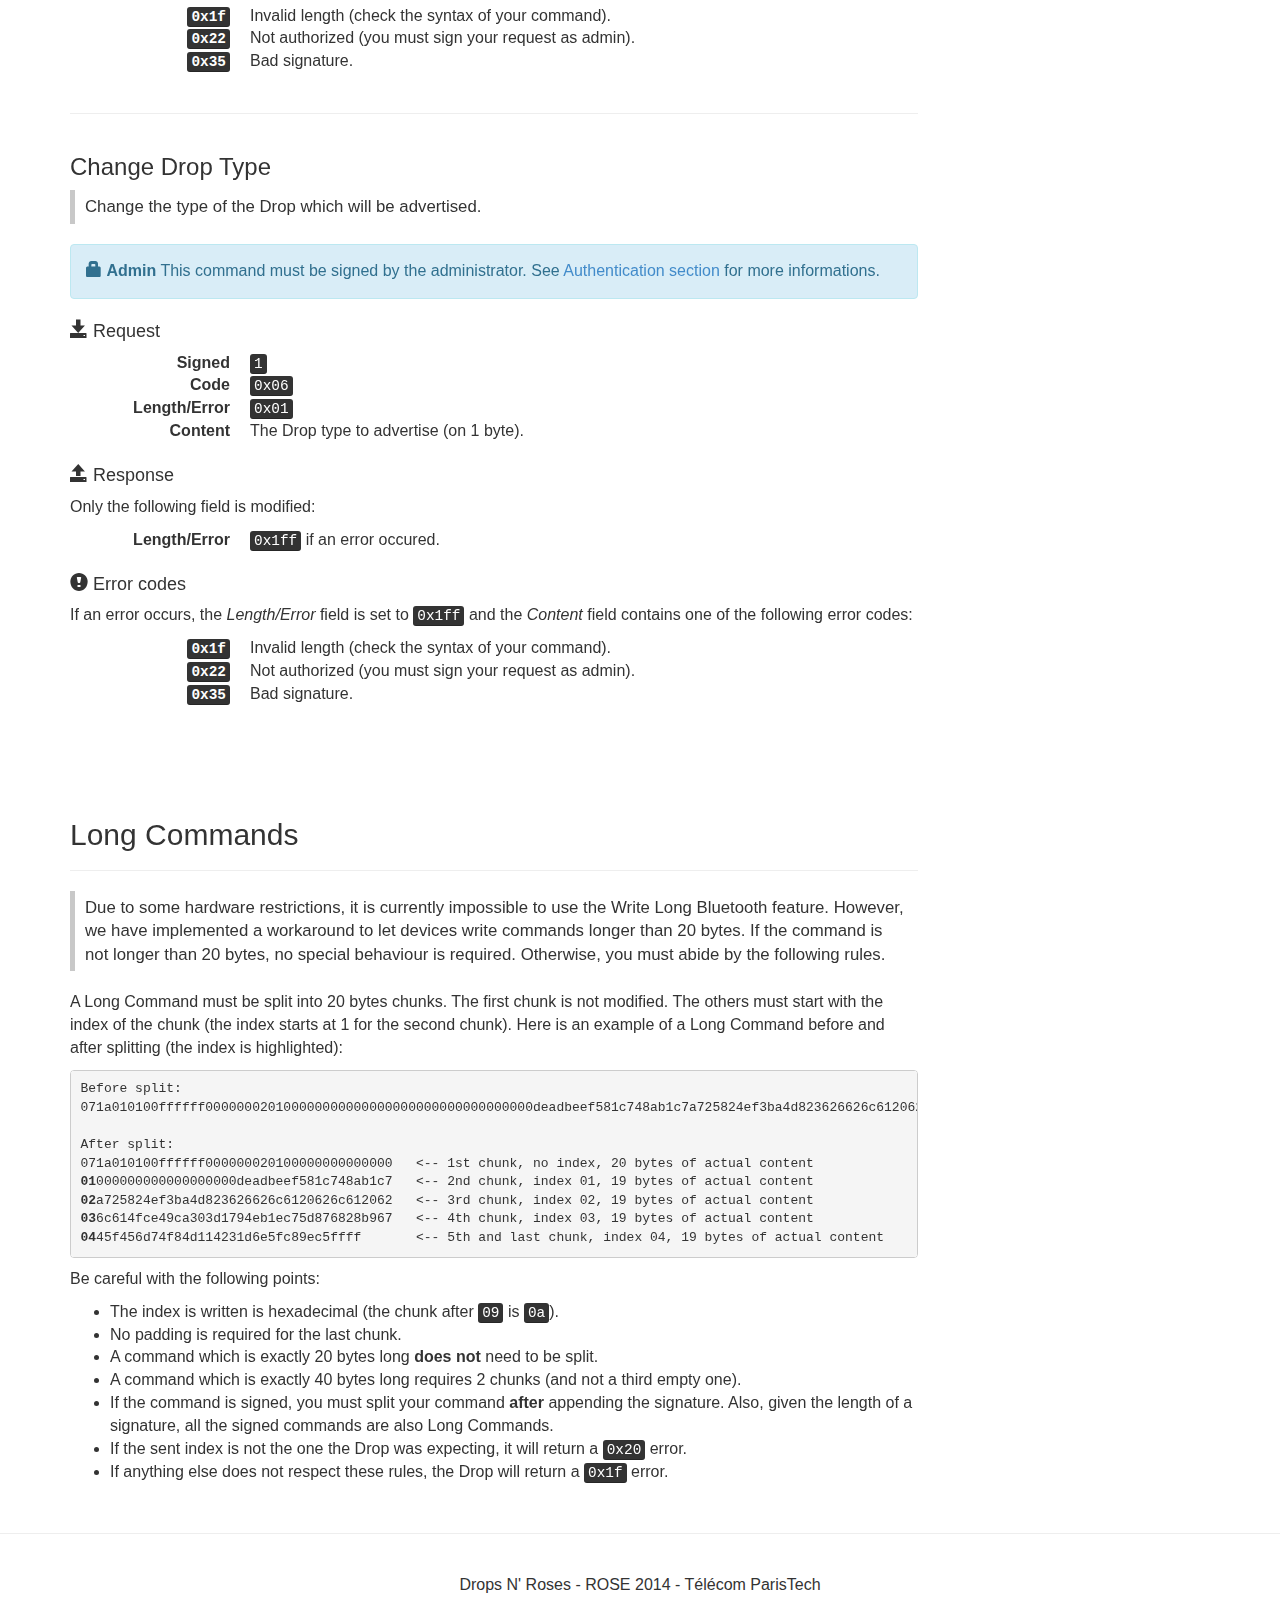
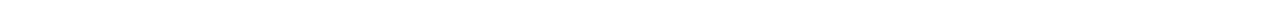
==== commit d96a4560: "Fixes #1 : Error code mismatch between documentation and behaviour" ====
--- a/api.html
+++ b/api.html
@@ -155,7 +155,7 @@
             <dt>Code</dt>
             <dd>Code of the command to execute.</dd>
             <dt>Length/Error (LE)</dt>
-            <dd>Length of the <em>Content</em> field. Set to <kbd>0xff</kbd> if an error occurs.</dd>
+            <dd>Length of the <em>Content</em> field. Set to <kbd>0x1ff</kbd> if an error occurs.</dd>
             <dt>Message ID</dt>
             <dd>ID of the message.</dd>
             <dt>Box ID</dt>
@@ -196,7 +196,7 @@
           <p>Only the following fields are modified:</p>
           <dl class="dl-horizontal">
             <dt>Length/Error</dt>
-            <dd><kbd>0xff</kbd> if an error occured. Length of the content in bytes otherwise.</dd>
+            <dd><kbd>0x1ff</kbd> if an error occured. Length of the content in bytes otherwise.</dd>
             <dt>Timeout</dt>
             <dd>Timeout of the message.</dd>
             <dt>Content</dt>
@@ -204,7 +204,7 @@
           </dl>
 
           <h4><i class="glyphicon glyphicon-exclamation-sign"></i> Error codes</h4>
-          <p>If an error occurs, the <em>Length/Error</em> field is set to <kbd>0xff</kbd> and the <em>Content</em> field contains one of the following error codes:</p>
+          <p>If an error occurs, the <em>Length/Error</em> field is set to <kbd>0x1ff</kbd> and the <em>Content</em> field contains one of the following error codes:</p>
           <dl class="dl-horizontal">
             <dt><kbd>0x16</kbd></dt>
             <dd>Box not found.</dd>
@@ -248,13 +248,13 @@
           <p>Only the following fields are modified:</p>
           <dl class="dl-horizontal">
             <dt>Length/Error</dt>
-            <dd>Set to <kbd>0xff</kbd> if an error occured.</dd>
+            <dd>Set to <kbd>0x1ff</kbd> if an error occured.</dd>
             <dt>Message ID</dt>
             <dd>ID of the created message.</dd>
           </dl>
 
           <h4><i class="glyphicon glyphicon-exclamation-sign"></i> Error codes</h4>
-          <p>If an error occurs, the <em>Length/Error</em> field is set to <kbd>0xff</kbd> and the <em>Content</em> field contains one of the following error codes:</p>
+          <p>If an error occurs, the <em>Length/Error</em> field is set to <kbd>0x1ff</kbd> and the <em>Content</em> field contains one of the following error codes:</p>
           <dl class="dl-horizontal">
             <dt><kbd>0x16</kbd></dt>
             <dd>Box not found.</dd>
@@ -296,11 +296,11 @@
           <p>Only the following field is modified:</p>
           <dl class="dl-horizontal">
             <dt>Length/Error</dt>
-            <dd><kbd>0xff</kbd> if an error occured. Length of the content in bytes otherwise.</dd>
-          </dl>
-
-          <h4><i class="glyphicon glyphicon-exclamation-sign"></i> Error codes</h4>
-          <p>If an error occurs, the <em>Length/Error</em> field is set to <kbd>0xff</kbd> and the <em>Content</em> field contains one of the following error codes:</p>
+            <dd><kbd>0x1ff</kbd> if an error occured. Length of the content in bytes otherwise.</dd>
+          </dl>
+
+          <h4><i class="glyphicon glyphicon-exclamation-sign"></i> Error codes</h4>
+          <p>If an error occurs, the <em>Length/Error</em> field is set to <kbd>0x1ff</kbd> and the <em>Content</em> field contains one of the following error codes:</p>
           <dl class="dl-horizontal">
             <dt><kbd>0x16</kbd></dt>
             <dd>Box not found.</dd>
@@ -344,11 +344,11 @@
           <p>Only the following field is modified:</p>
           <dl class="dl-horizontal">
             <dt>Length/Error</dt>
-            <dd><kbd>0xff</kbd> if an error occured. Length of the content in bytes otherwise.</dd>
-          </dl>
-
-          <h4><i class="glyphicon glyphicon-exclamation-sign"></i> Error codes</h4>
-          <p>If an error occurs, the <em>Length/Error</em> field is set to <kbd>0xff</kbd> and the <em>Content</em> field contains one of the following error codes:</p>
+            <dd><kbd>0x1ff</kbd> if an error occured. Length of the content in bytes otherwise.</dd>
+          </dl>
+
+          <h4><i class="glyphicon glyphicon-exclamation-sign"></i> Error codes</h4>
+          <p>If an error occurs, the <em>Length/Error</em> field is set to <kbd>0x1ff</kbd> and the <em>Content</em> field contains one of the following error codes:</p>
           <dl class="dl-horizontal">
             <dt><kbd>0x16</kbd></dt>
             <dd>Box not found.</dd>
@@ -395,7 +395,7 @@
             <dt>Code</dt>
             <dd>Code of the command to execute.</dd>
             <dt>Length/Error (LE)</dt>
-            <dd>Length of the <em>Content</em> field. Set to <kbd>0xff</kbd> if an error occurs.</dd>
+            <dd>Length of the <em>Content</em> field. Set to <kbd>0x1ff</kbd> if an error occurs.</dd>
             <dt>Box ID</dt>
             <dd>ID of the box where the message is stored.</dd>
             <dt>X</dt>
@@ -450,11 +450,11 @@
           <p>Only the following field is modified:</p>
           <dl class="dl-horizontal">
             <dt>Length/Error</dt>
-            <dd><kbd>0xff</kbd> if an error occured.</dd>
-          </dl>
-
-          <h4><i class="glyphicon glyphicon-exclamation-sign"></i> Error codes</h4>
-          <p>If an error occurs, the <em>Length/Error</em> field is set to <kbd>0xff</kbd> and the <em>Content</em> field contains one of the following error codes:</p>
+            <dd><kbd>0x1ff</kbd> if an error occured.</dd>
+          </dl>
+
+          <h4><i class="glyphicon glyphicon-exclamation-sign"></i> Error codes</h4>
+          <p>If an error occurs, the <em>Length/Error</em> field is set to <kbd>0x1ff</kbd> and the <em>Content</em> field contains one of the following error codes:</p>
           <dl class="dl-horizontal">
             <dt><kbd>0x1f</kbd></dt>
             <dd>Invalid length (check the syntax of your command).</dd>
@@ -491,11 +491,11 @@
           <p>Only the following field is modified:</p>
           <dl class="dl-horizontal">
             <dt>Length/Error</dt>
-            <dd><kbd>0xff</kbd> if an error occured.</dd>
-          </dl>
-
-          <h4><i class="glyphicon glyphicon-exclamation-sign"></i> Error codes</h4>
-          <p>If an error occurs, the <em>Length/Error</em> field is set to <kbd>0xff</kbd> and the <em>Content</em> field contains one of the following error codes:</p>
+            <dd><kbd>0x1ff</kbd> if an error occured.</dd>
+          </dl>
+
+          <h4><i class="glyphicon glyphicon-exclamation-sign"></i> Error codes</h4>
+          <p>If an error occurs, the <em>Length/Error</em> field is set to <kbd>0x1ff</kbd> and the <em>Content</em> field contains one of the following error codes:</p>
           <dl class="dl-horizontal">
             <dt><kbd>0x16</kbd></dt>
             <dd>Box not found.</dd>
@@ -533,13 +533,13 @@
           <p>Only the following field is modified:</p>
           <dl class="dl-horizontal">
             <dt>Length/Error</dt>
-            <dd><kbd>0xff</kbd> if an error occured. Length of the content in bytes otherwise.</dd>
+            <dd><kbd>0x1ff</kbd> if an error occured. Length of the content in bytes otherwise.</dd>
             <dt>Content</dt>
             <dd>Contains the list of message IDs. Each ID is stored on 2 bytes.</dd>
           </dl>
 
           <h4><i class="glyphicon glyphicon-exclamation-sign"></i> Error codes</h4>
-          <p>If an error occurs, the <em>Length/Error</em> field is set to <kbd>0xff</kbd> and the <em>Content</em> field contains one of the following error codes:</p>
+          <p>If an error occurs, the <em>Length/Error</em> field is set to <kbd>0x1ff</kbd> and the <em>Content</em> field contains one of the following error codes:</p>
           <dl class="dl-horizontal">
             <dt><kbd>0x16</kbd></dt>
             <dd>Box not found.</dd>
@@ -584,7 +584,7 @@
             <dt>Code</dt>
             <dd>Code of the command to execute.</dd>
             <dt>Length/Error (LE)</dt>
-            <dd>Length of the <em>Content</em> field. Set to <kbd>0xff</kbd> if an error occurs.</dd>
+            <dd>Length of the <em>Content</em> field. Set to <kbd>0x1ff</kbd> if an error occurs.</dd>
           </dl>
 
          <!--  <hr />
@@ -613,13 +613,13 @@
           <p>Only the following field is modified:</p>
           <dl class="dl-horizontal">
             <dt>Length/Error</dt>
-            <dd><kbd>0xff</kbd> if an error occured. Length of the content in bytes otherwise.</dd>
+            <dd><kbd>0x1ff</kbd> if an error occured. Length of the content in bytes otherwise.</dd>
             <dt>Content</dt>
             <dd>Contains the list of box IDs. Each ID is stored on 1 byte.</dd>
           </dl>
 
           <h4><i class="glyphicon glyphicon-exclamation-sign"></i> Error codes</h4>
-          <p>If an error occurs, the <em>Length/Error</em> field is set to <kbd>0xff</kbd> and the <em>Content</em> field contains one of the following error codes:</p>
+          <p>If an error occurs, the <em>Length/Error</em> field is set to <kbd>0x1ff</kbd> and the <em>Content</em> field contains one of the following error codes:</p>
           <dl class="dl-horizontal">
             <dt><kbd>0x1f</kbd></dt>
             <dd>Invalid length (check the syntax of your command).</dd>
@@ -647,13 +647,13 @@
           <p>Only the following field is modified:</p>
           <dl class="dl-horizontal">
             <dt>Length/Error</dt>
-            <dd><kbd>0xff</kbd> if an error occured. <kbd>0x20</kbd> otherwise.</dd>
+            <dd><kbd>0x1ff</kbd> if an error occured. <kbd>0x20</kbd> otherwise.</dd>
             <dt>Content</dt>
             <dd>The Drop public key (on 32 bytes).</dd>
           </dl>
 
           <h4><i class="glyphicon glyphicon-exclamation-sign"></i> Error codes</h4>
-          <p>If an error occurs, the <em>Length/Error</em> field is set to <kbd>0xff</kbd> and the <em>Content</em> field contains one of the following error codes:</p>
+          <p>If an error occurs, the <em>Length/Error</em> field is set to <kbd>0x1ff</kbd> and the <em>Content</em> field contains one of the following error codes:</p>
           <dl class="dl-horizontal">
             <dt><kbd>0x1f</kbd></dt>
             <dd>Invalid length (check the syntax of your command).</dd>
@@ -681,13 +681,13 @@
           <p>Only the following field is modified:</p>
           <dl class="dl-horizontal">
             <dt>Length/Error</dt>
-            <dd><kbd>0xff</kbd> if an error occured. <kbd>0x20</kbd> otherwise.</dd>
+            <dd><kbd>0x1ff</kbd> if an error occured. <kbd>0x20</kbd> otherwise.</dd>
             <dt>Content</dt>
             <dd>The signature of the given content (on 32 bytes).</dd>
           </dl>
 
           <h4><i class="glyphicon glyphicon-exclamation-sign"></i> Error codes</h4>
-          <p>If an error occurs, the <em>Length/Error</em> field is set to <kbd>0xff</kbd> and the <em>Content</em> field contains one of the following error codes:</p>
+          <p>If an error occurs, the <em>Length/Error</em> field is set to <kbd>0x1ff</kbd> and the <em>Content</em> field contains one of the following error codes:</p>
           <dl class="dl-horizontal">
             <dt><kbd>0x1f</kbd></dt>
             <dd>Invalid length (check the syntax of your command).</dd>
@@ -725,11 +725,11 @@
           <p>Only the following field is modified:</p>
           <dl class="dl-horizontal">
             <dt>Length/Error</dt>
-            <dd><kbd>0xff</kbd> if an error occured.
-          </dl>
-
-          <h4><i class="glyphicon glyphicon-exclamation-sign"></i> Error codes</h4>
-          <p>If an error occurs, the <em>Length/Error</em> field is set to <kbd>0xff</kbd> and the <em>Content</em> field contains one of the following error codes:</p>
+            <dd><kbd>0x1ff</kbd> if an error occured.
+          </dl>
+
+          <h4><i class="glyphicon glyphicon-exclamation-sign"></i> Error codes</h4>
+          <p>If an error occurs, the <em>Length/Error</em> field is set to <kbd>0x1ff</kbd> and the <em>Content</em> field contains one of the following error codes:</p>
           <dl class="dl-horizontal">
             <dt><kbd>0x1f</kbd></dt>
             <dd>Invalid length (check the syntax of your command).</dd>
@@ -763,11 +763,11 @@
           <p>Only the following field is modified:</p>
           <dl class="dl-horizontal">
             <dt>Length/Error</dt>
-            <dd><kbd>0xff</kbd> if an error occured.
-          </dl>
-
-          <h4><i class="glyphicon glyphicon-exclamation-sign"></i> Error codes</h4>
-          <p>If an error occurs, the <em>Length/Error</em> field is set to <kbd>0xff</kbd> and the <em>Content</em> field contains one of the following error codes:</p>
+            <dd><kbd>0x1ff</kbd> if an error occured.
+          </dl>
+
+          <h4><i class="glyphicon glyphicon-exclamation-sign"></i> Error codes</h4>
+          <p>If an error occurs, the <em>Length/Error</em> field is set to <kbd>0x1ff</kbd> and the <em>Content</em> field contains one of the following error codes:</p>
           <dl class="dl-horizontal">
             <dt><kbd>0x1f</kbd></dt>
             <dd>Invalid length (check the syntax of your command).</dd>
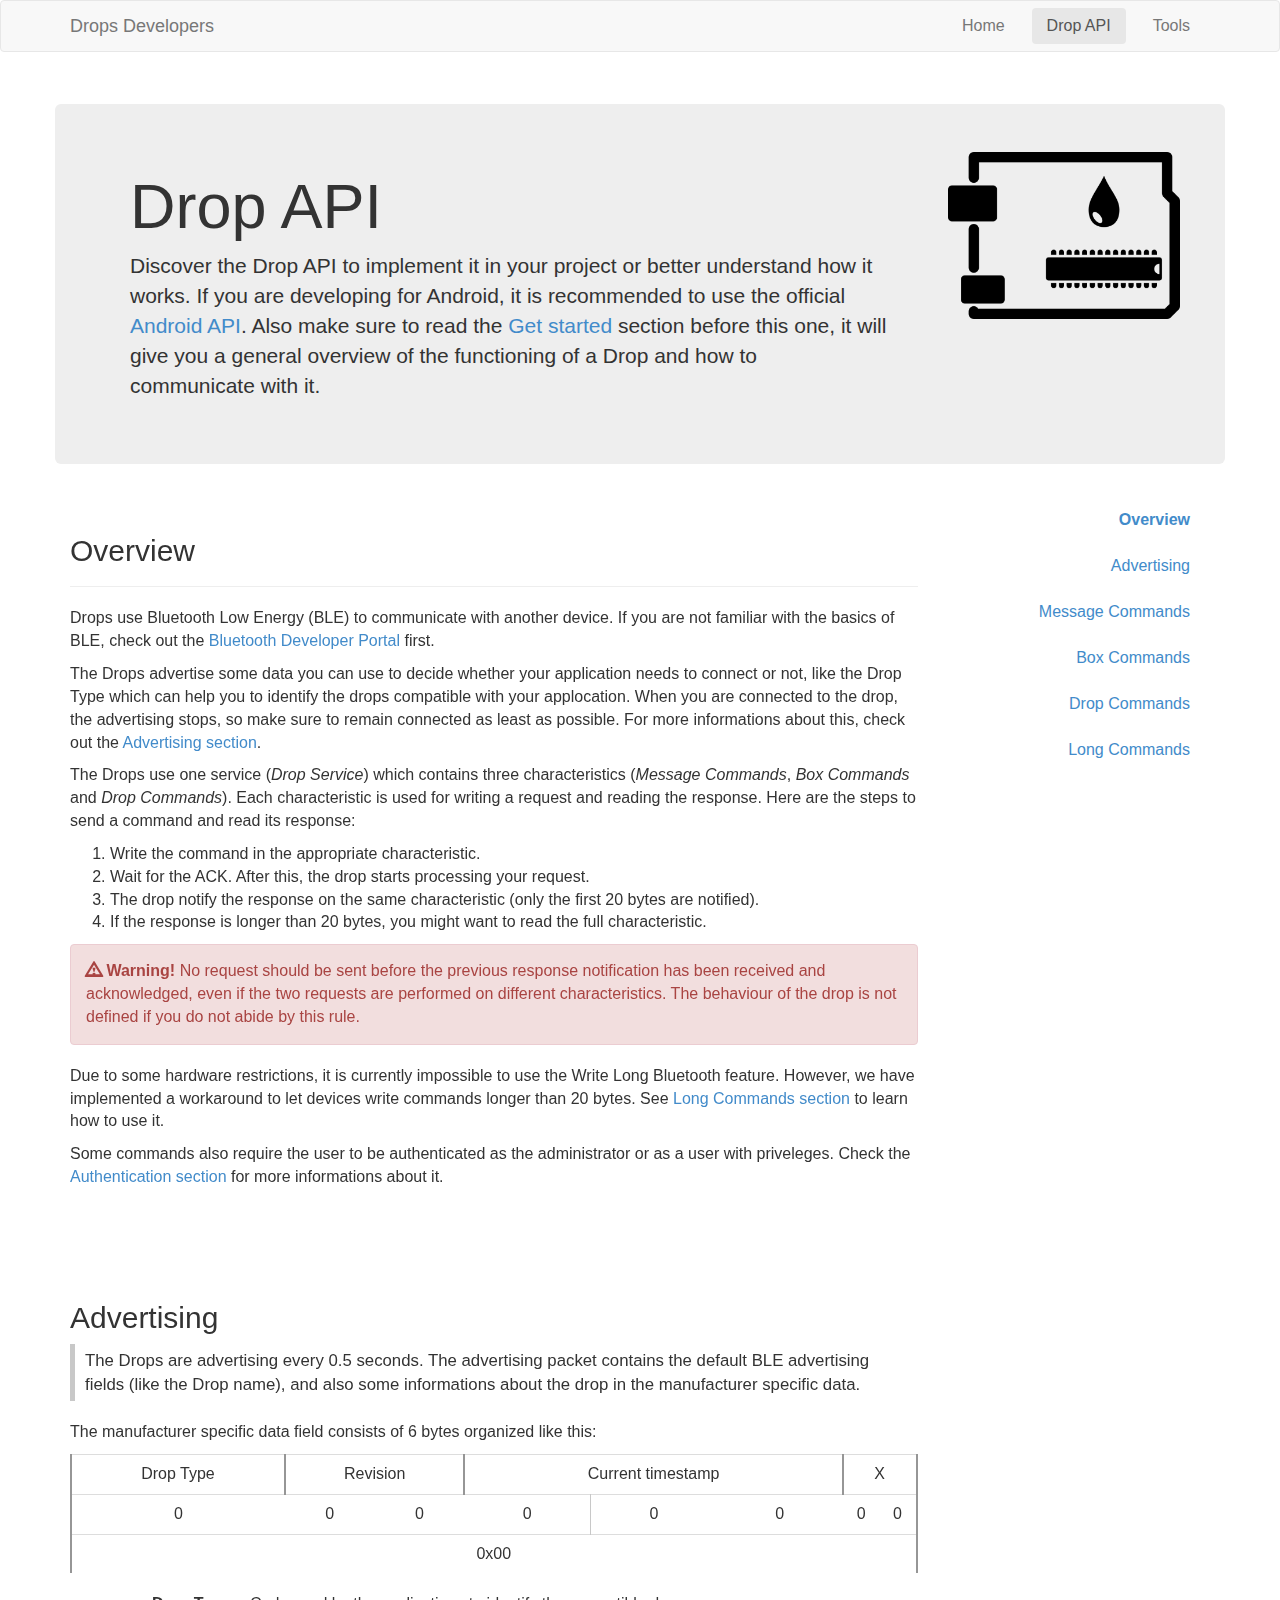
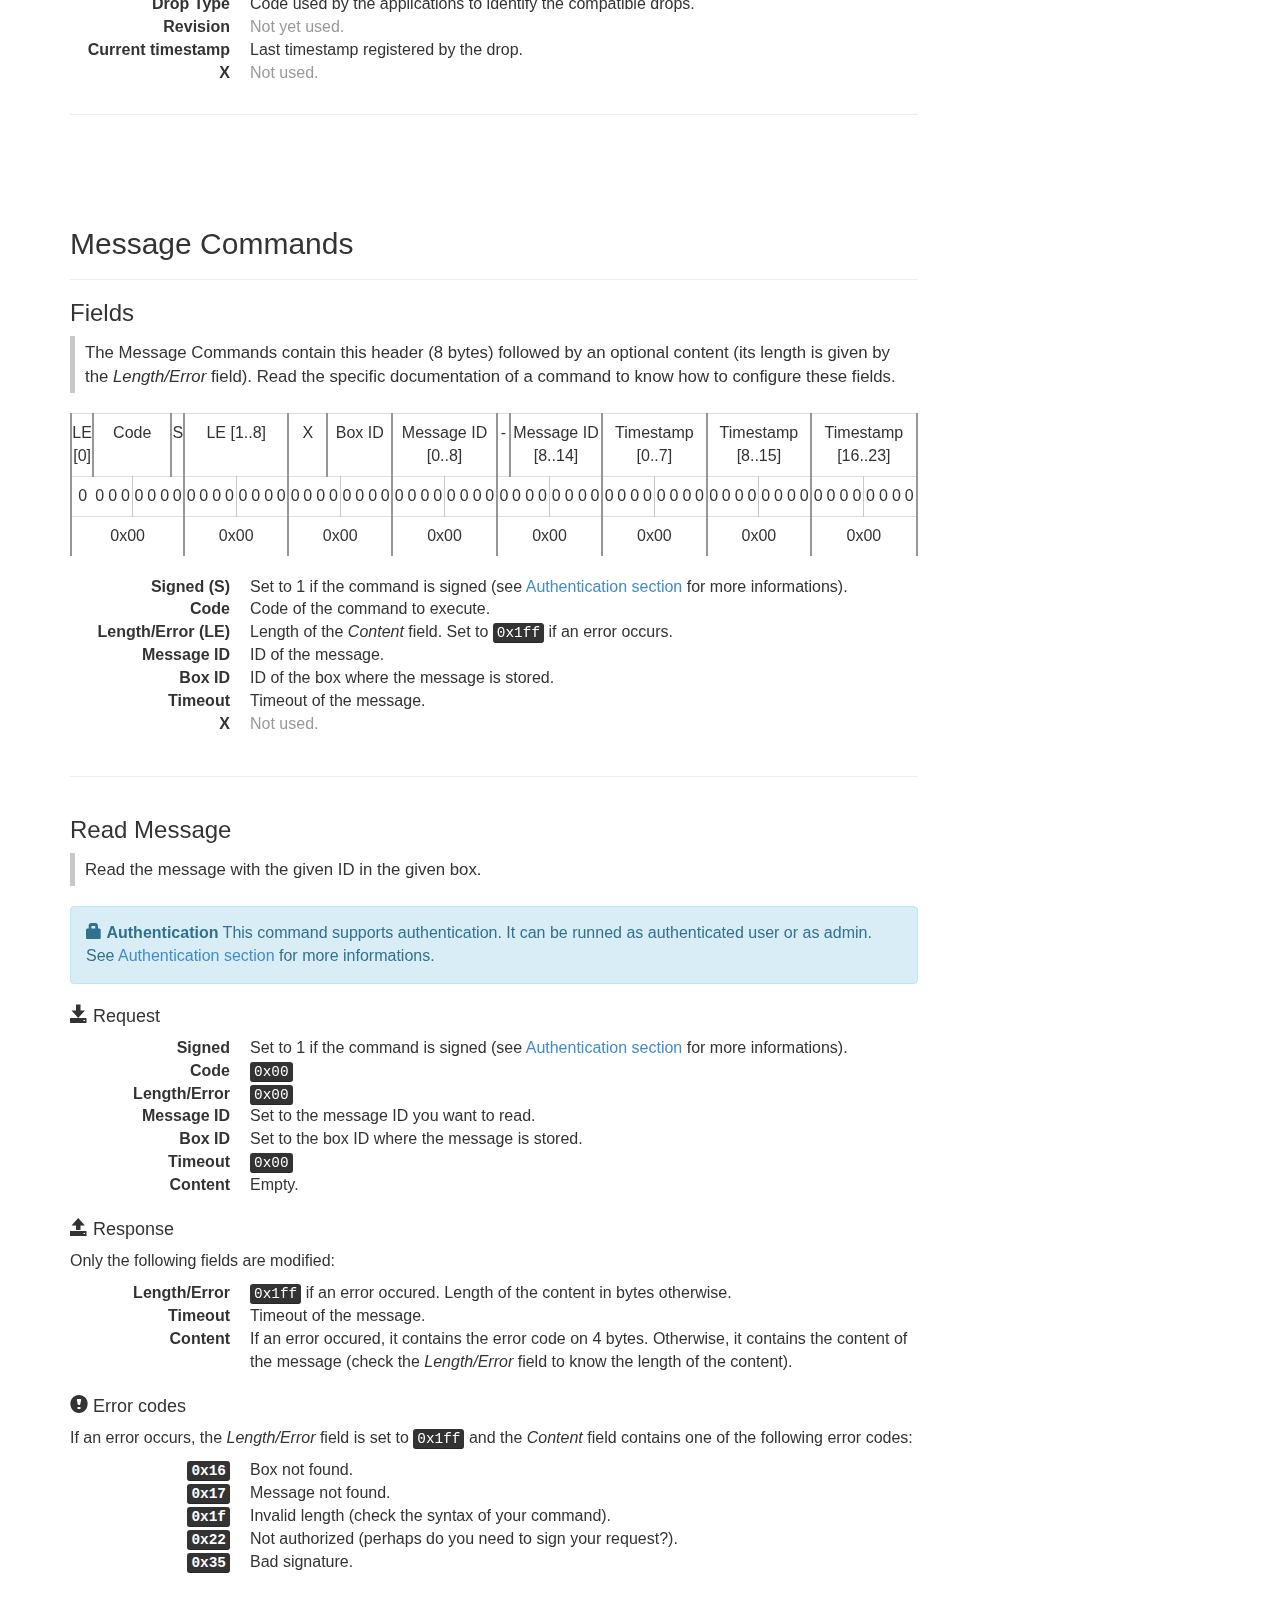
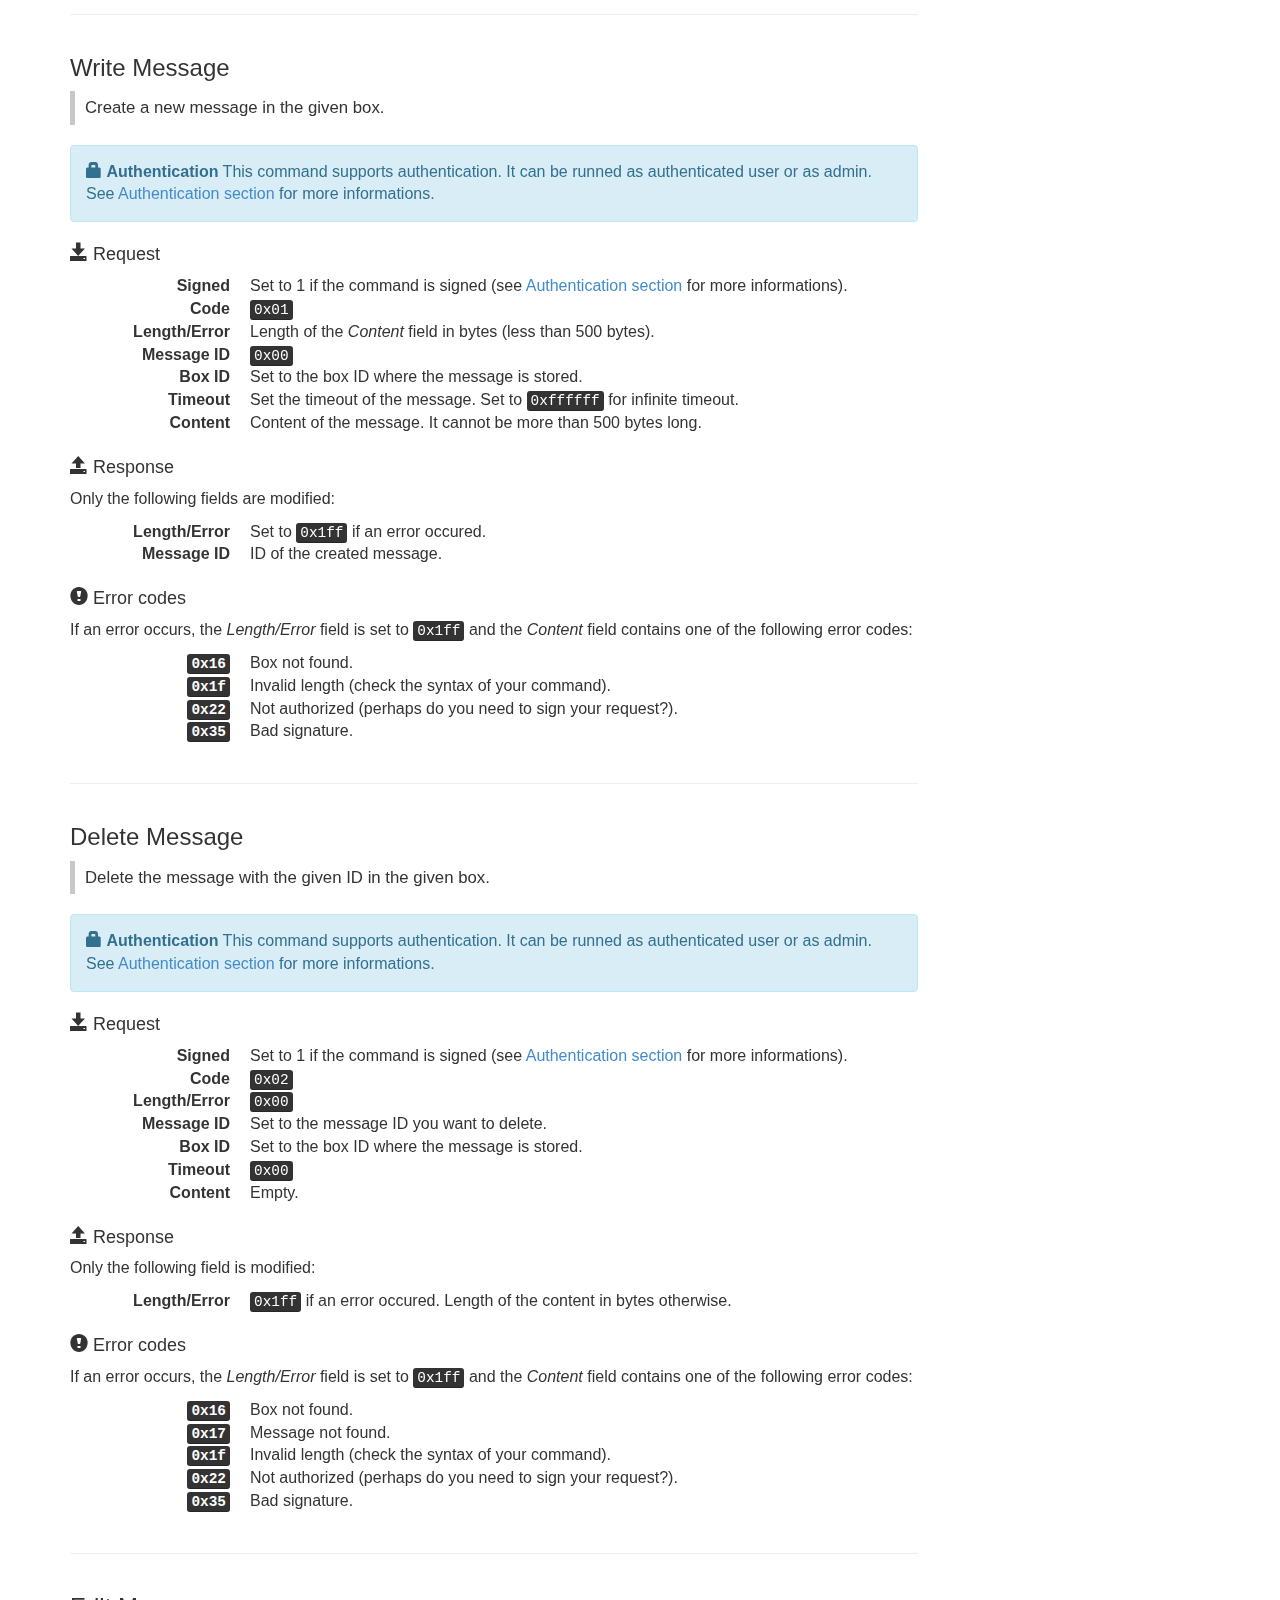
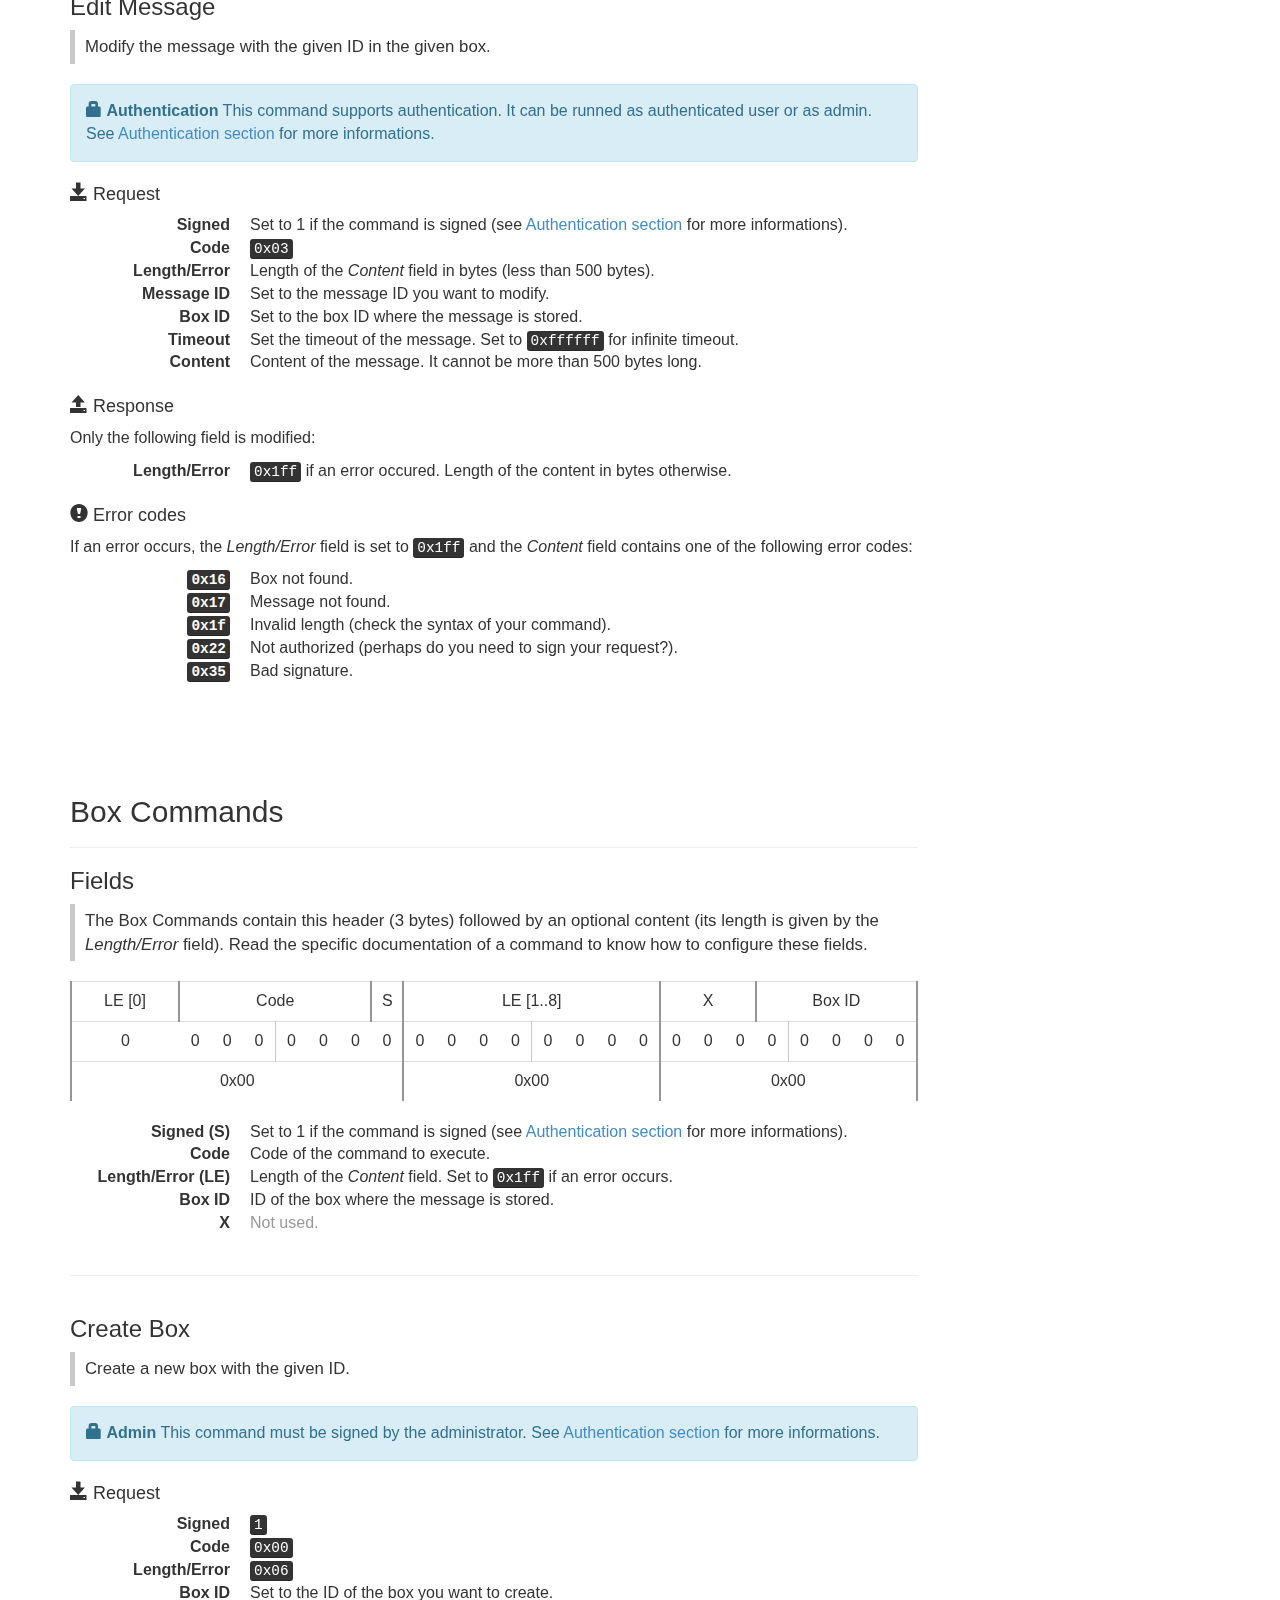
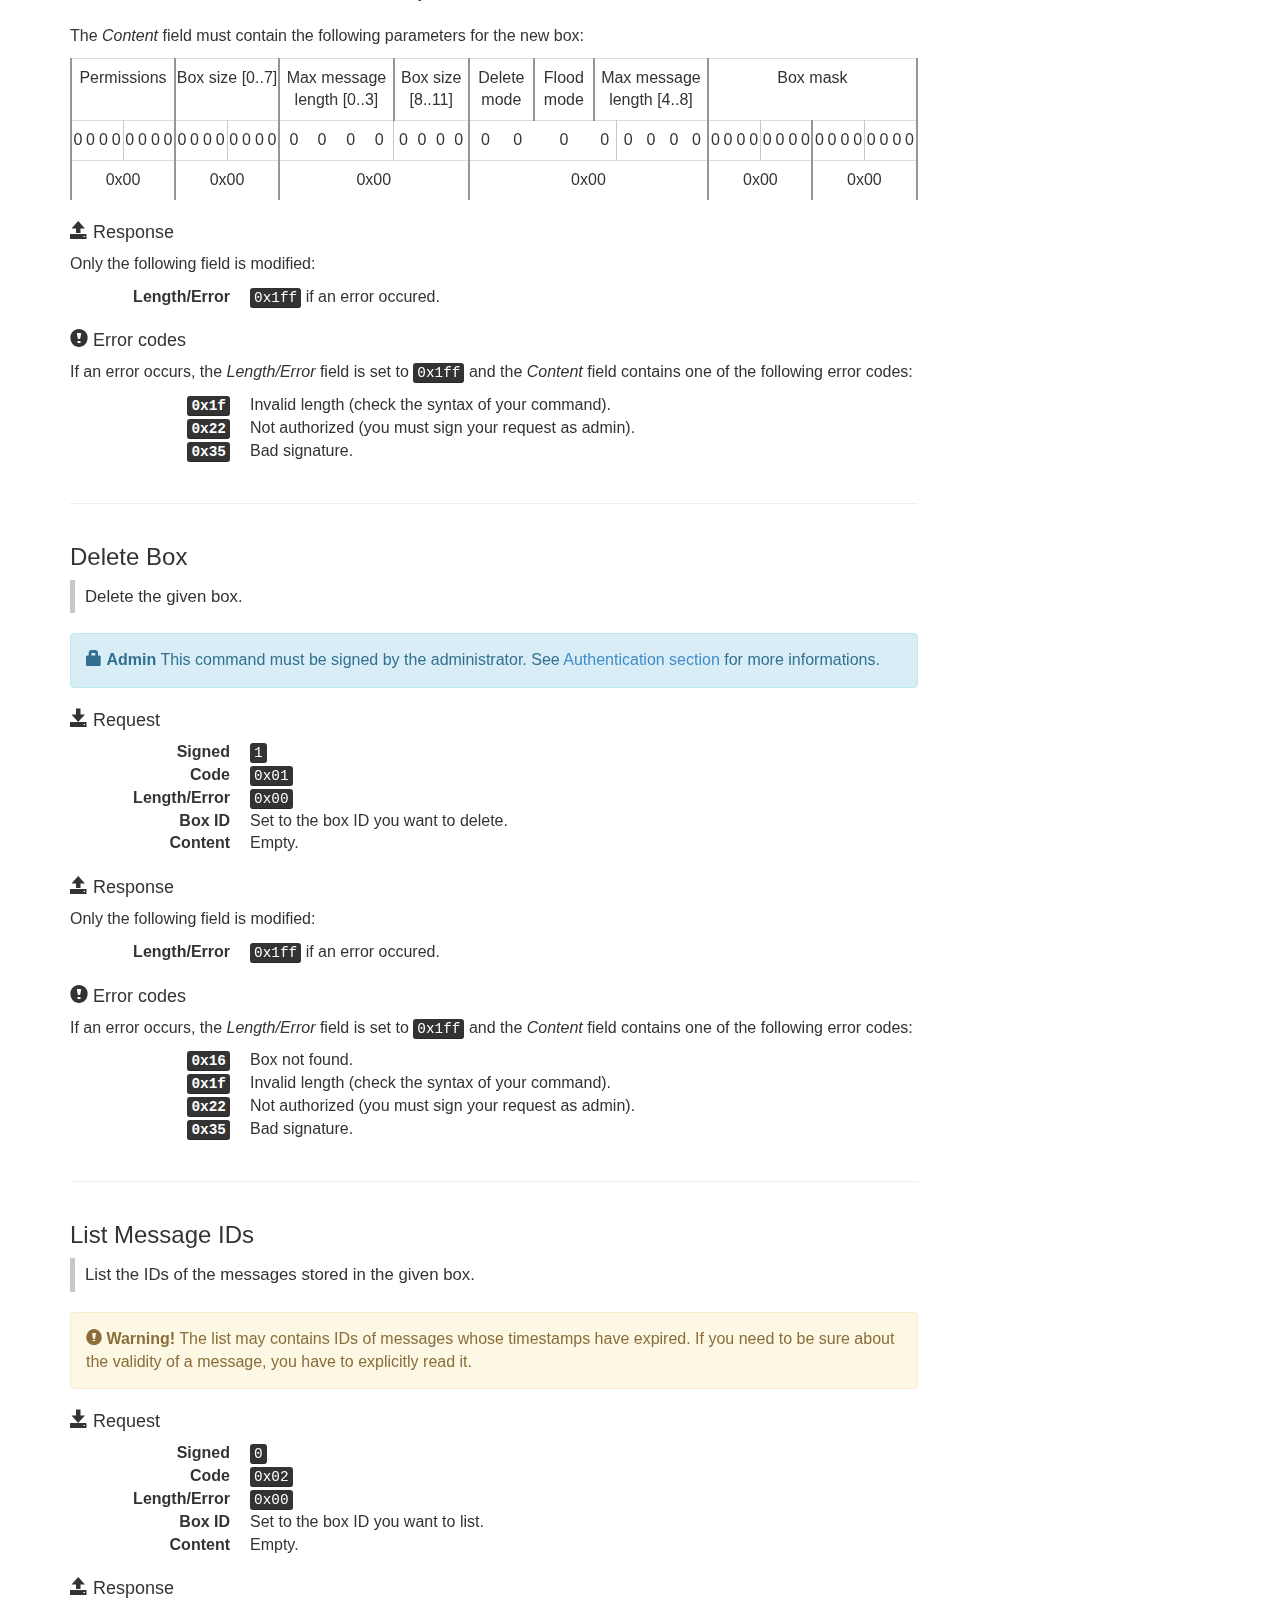
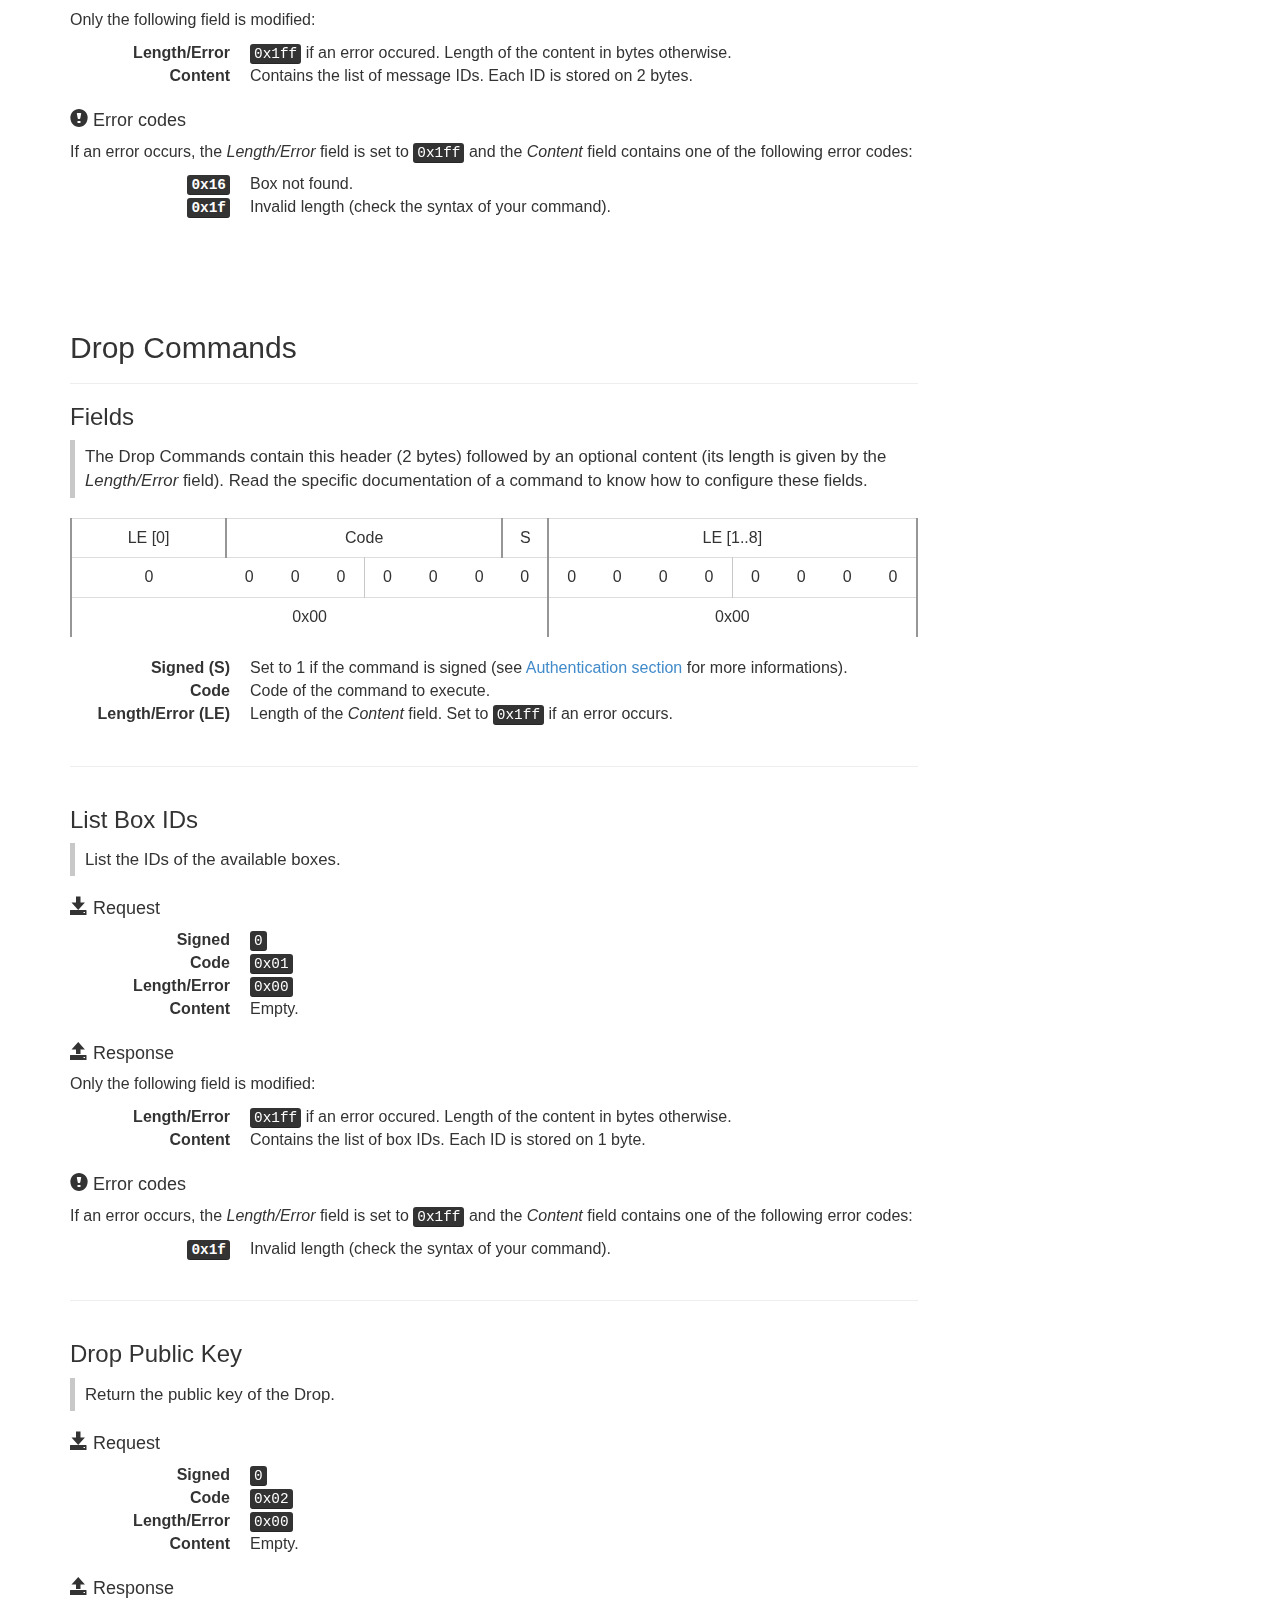
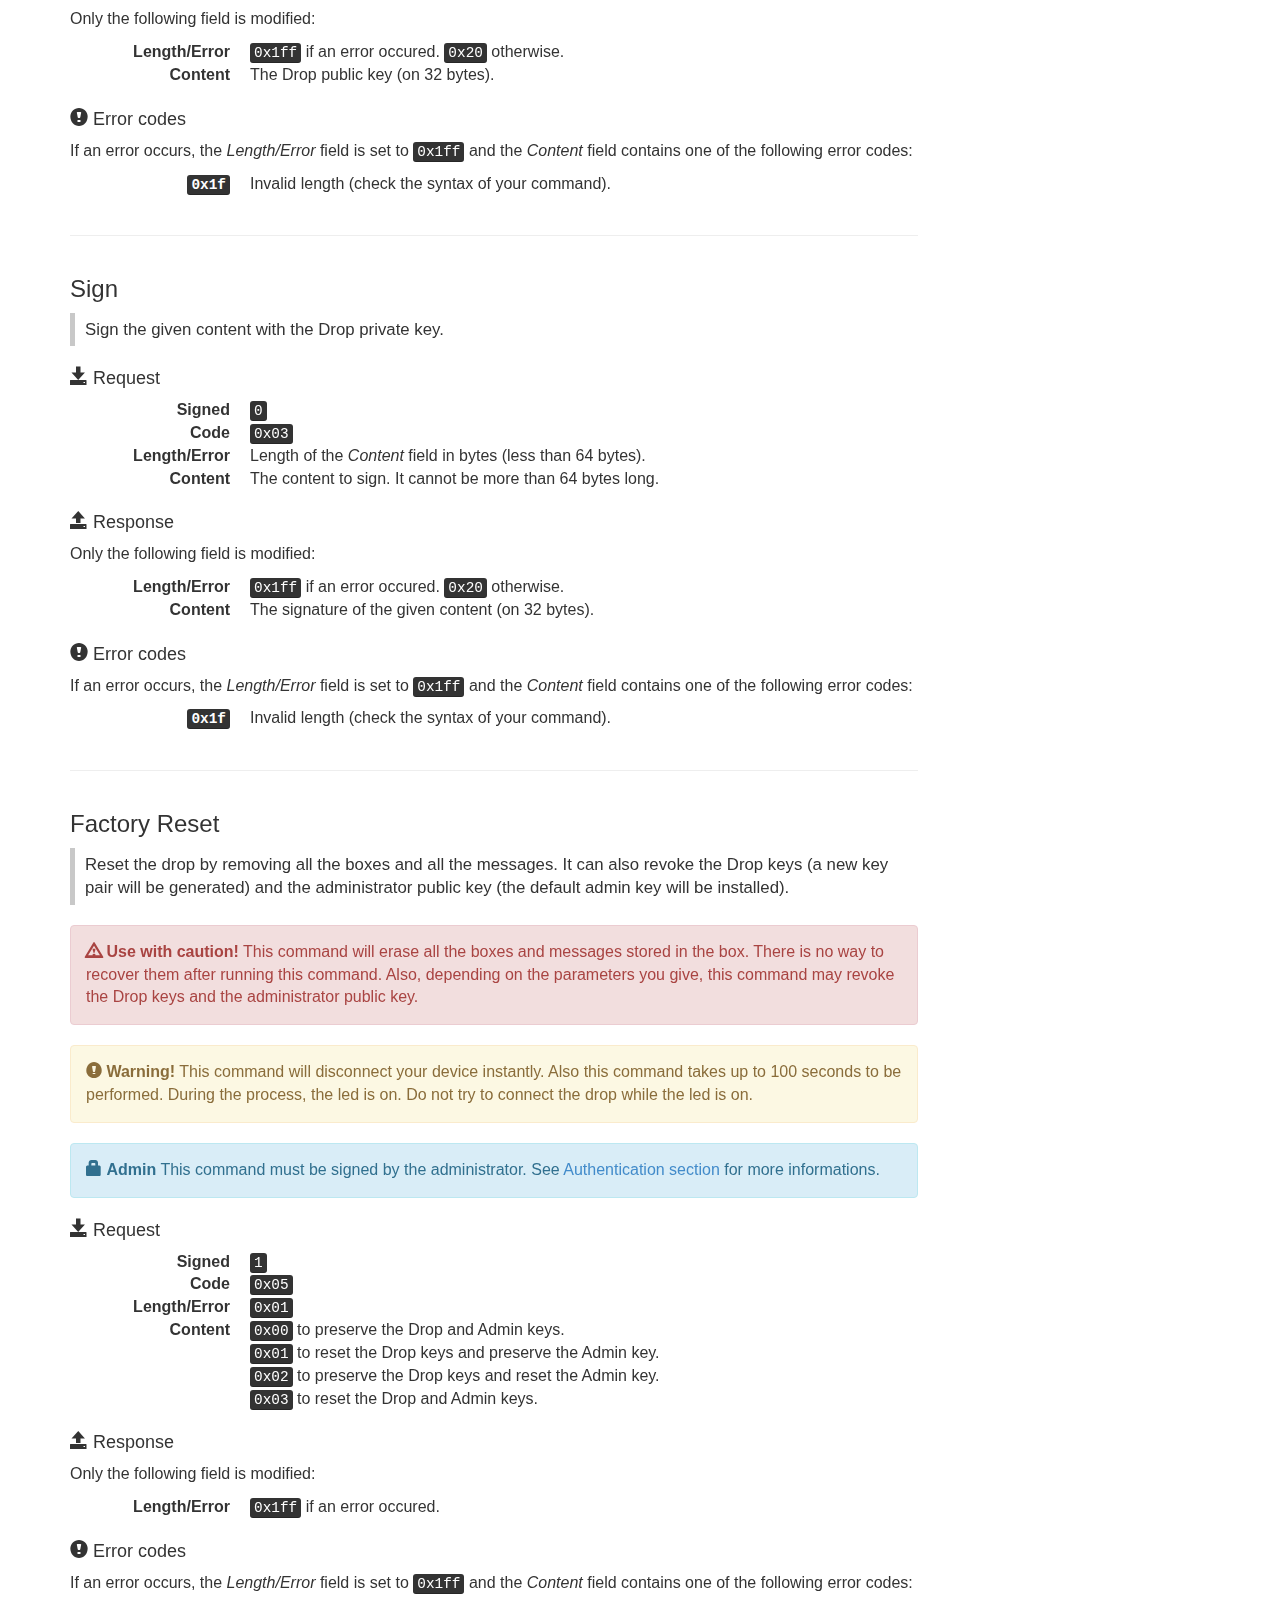
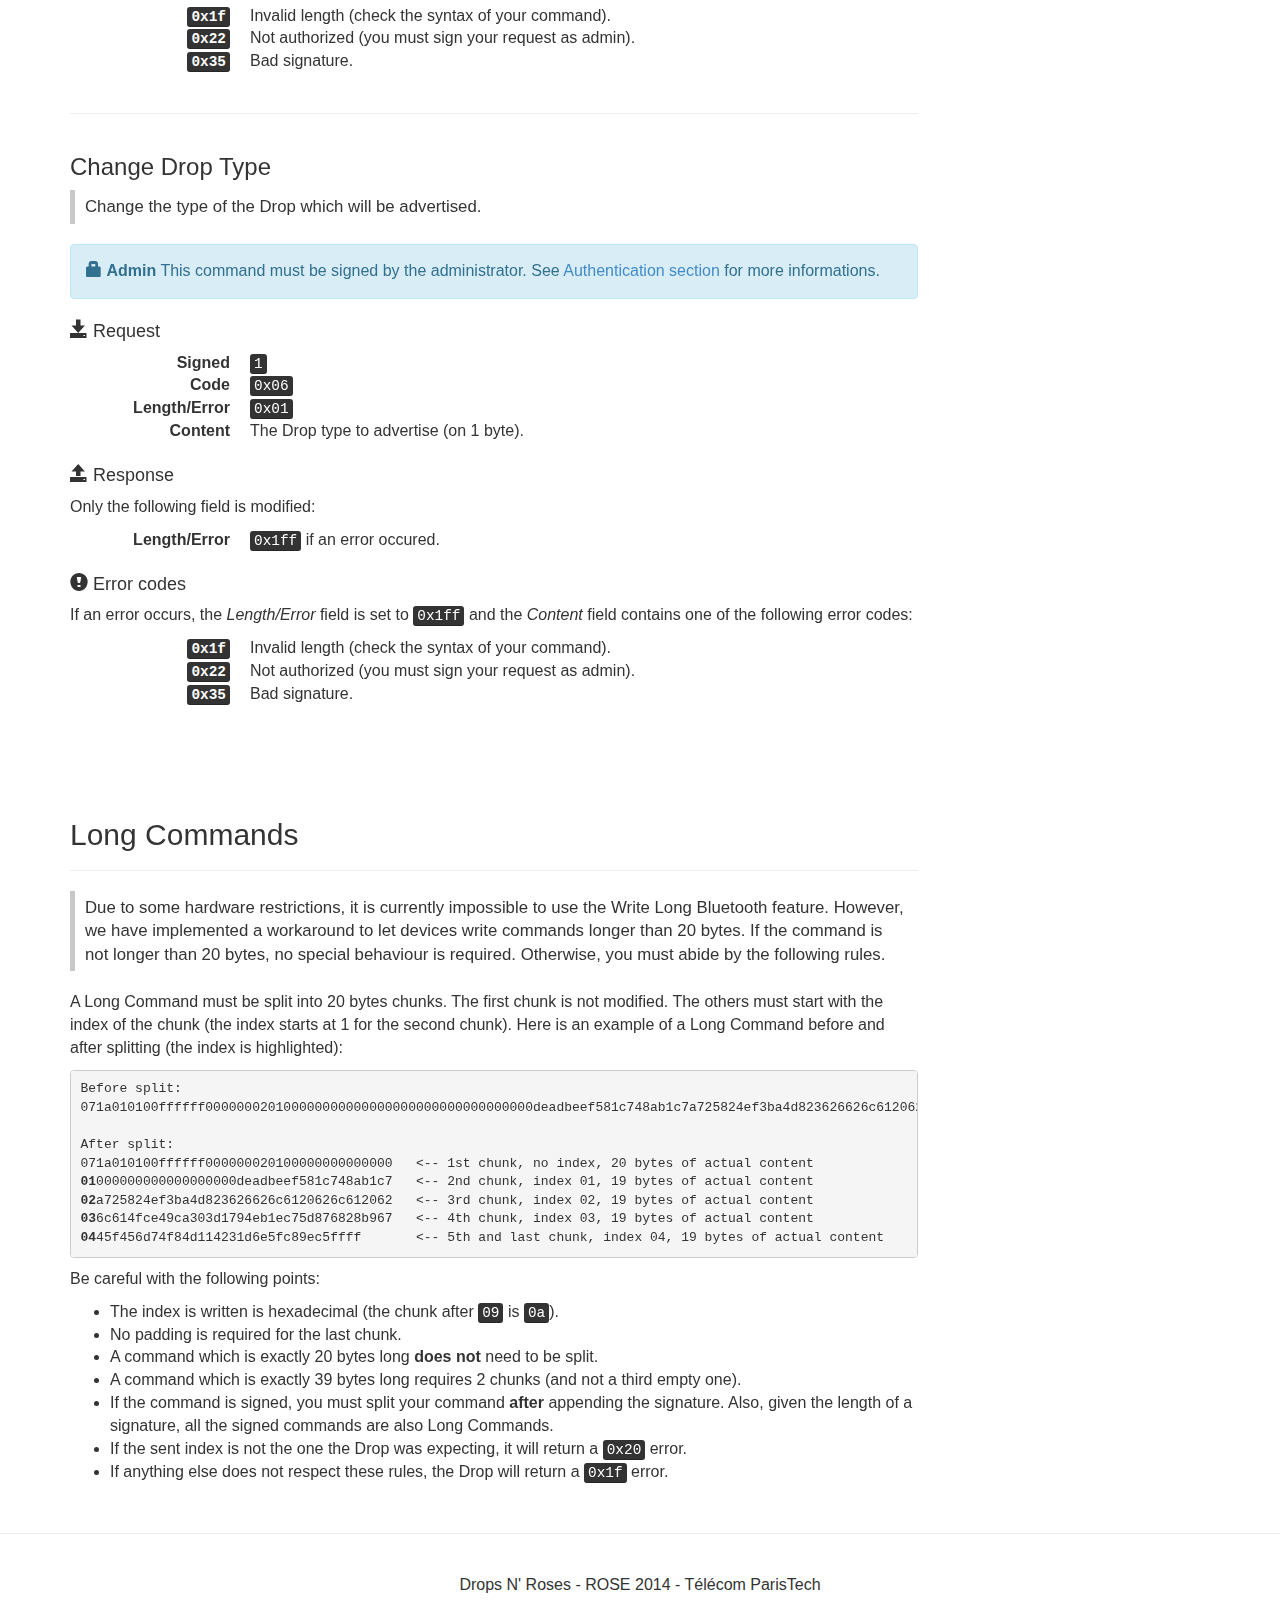
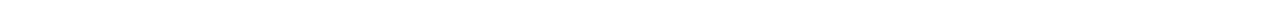
==== commit 7e55e81c: "Fixes #3 : Incorrect write long documentation" ====
--- a/api.html
+++ b/api.html
@@ -799,7 +799,7 @@
               <li>The index is written is hexadecimal (the chunk after <kbd>09</kbd> is <kbd>0a</kbd>).</li>
               <li>No padding is required for the last chunk.</li>
               <li>A command which is exactly 20 bytes long <strong>does not</strong> need to be split.</li>
-              <li>A command which is exactly 40 bytes long requires 2 chunks (and not a third empty one).</li>
+              <li>A command which is exactly 39 bytes long requires 2 chunks (and not a third empty one).</li>
               <li>If the command is signed, you must split your command <strong>after</strong> appending the signature. Also, given the length of a signature, all the signed commands are also Long Commands.</li>
               <li>If the sent index is not the one the Drop was expecting, it will return a <kbd>0x20</kbd> error.</li>
               <li>If anything else does not respect these rules, the Drop will return a <kbd>0x1f</kbd> error.</li>
